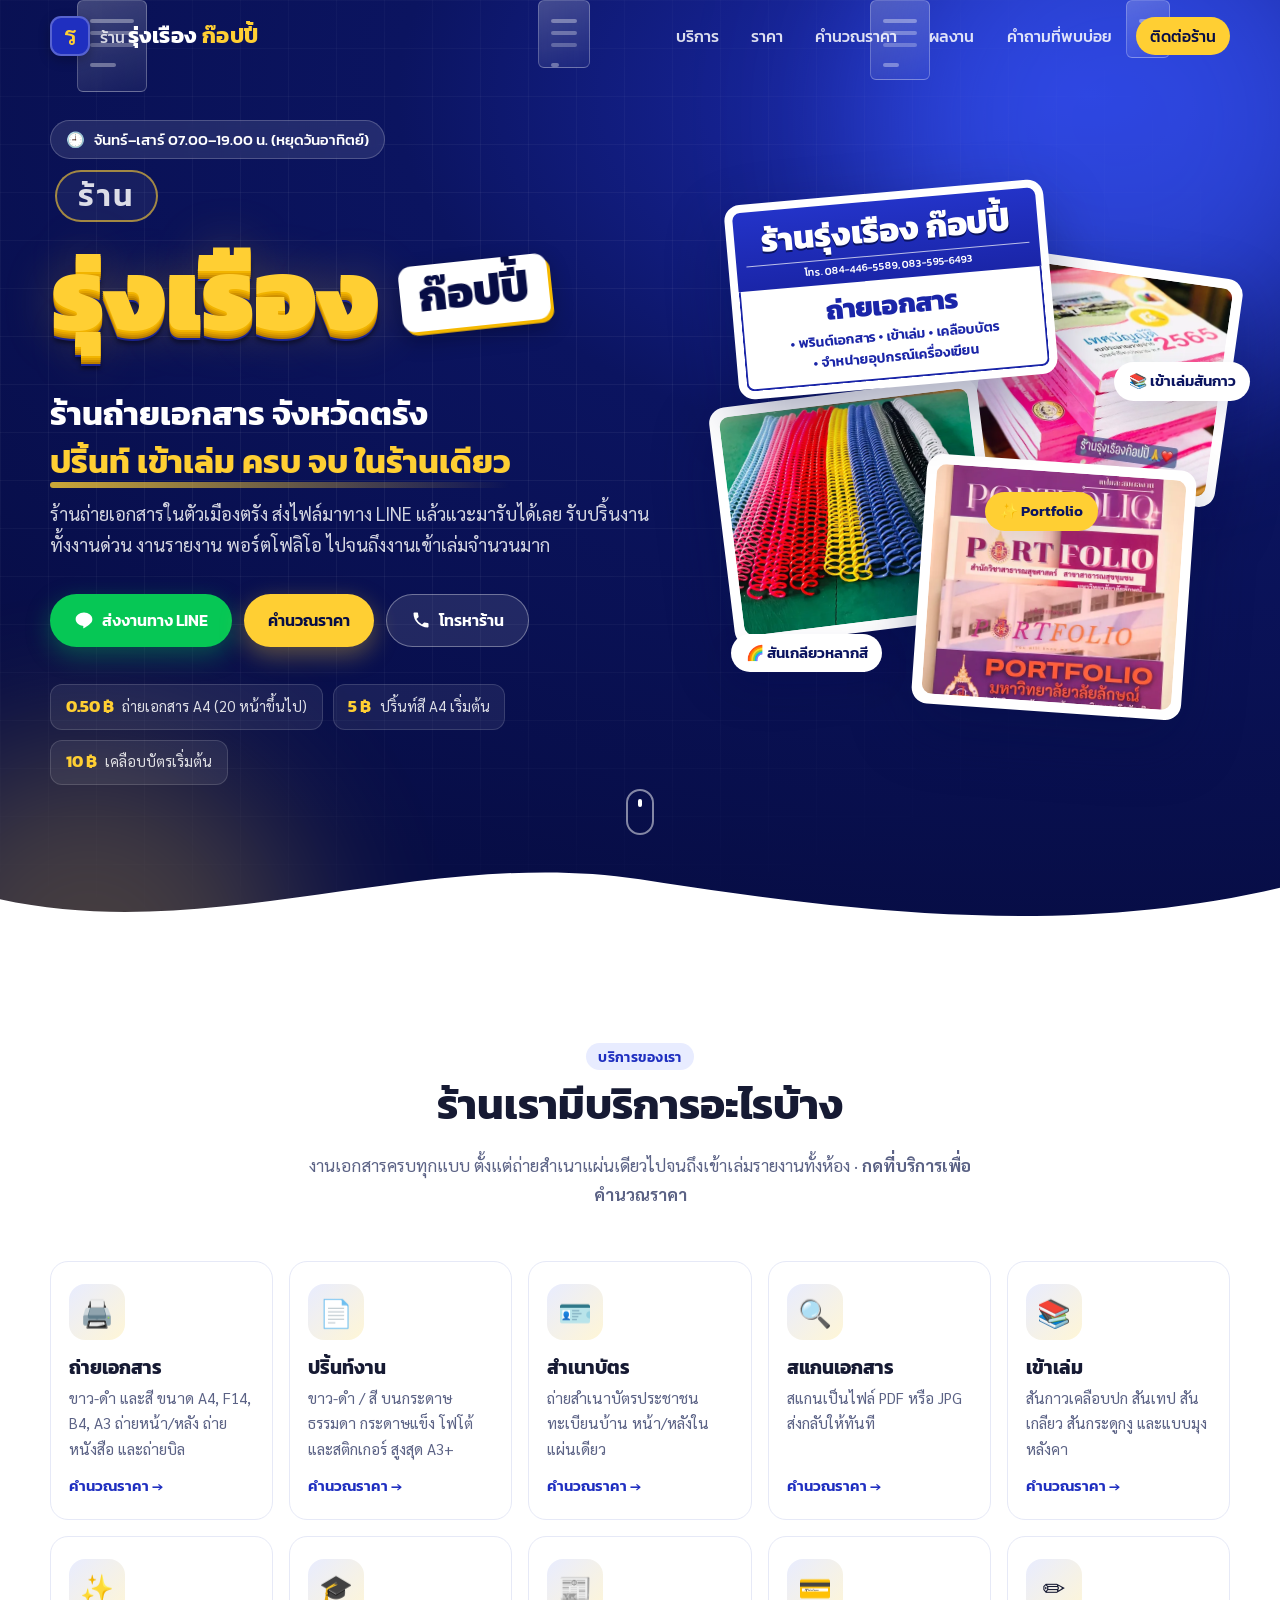
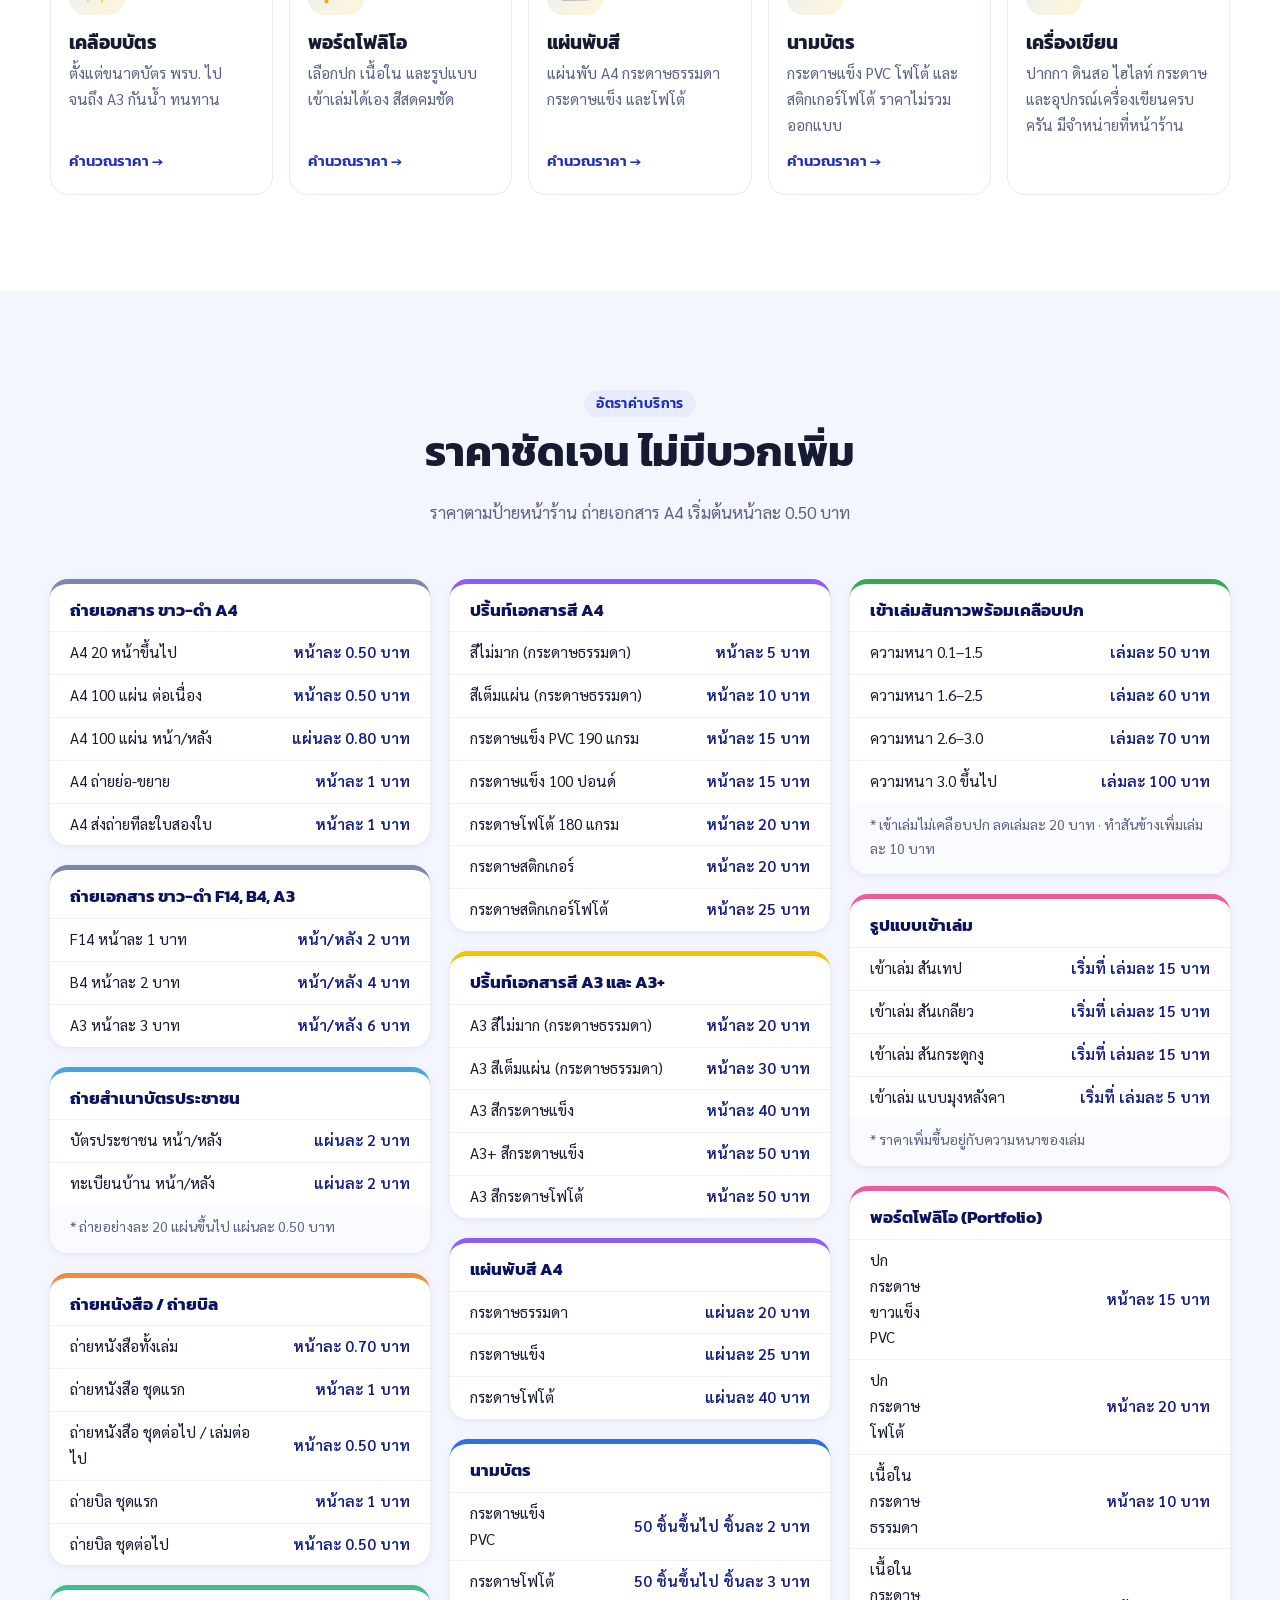
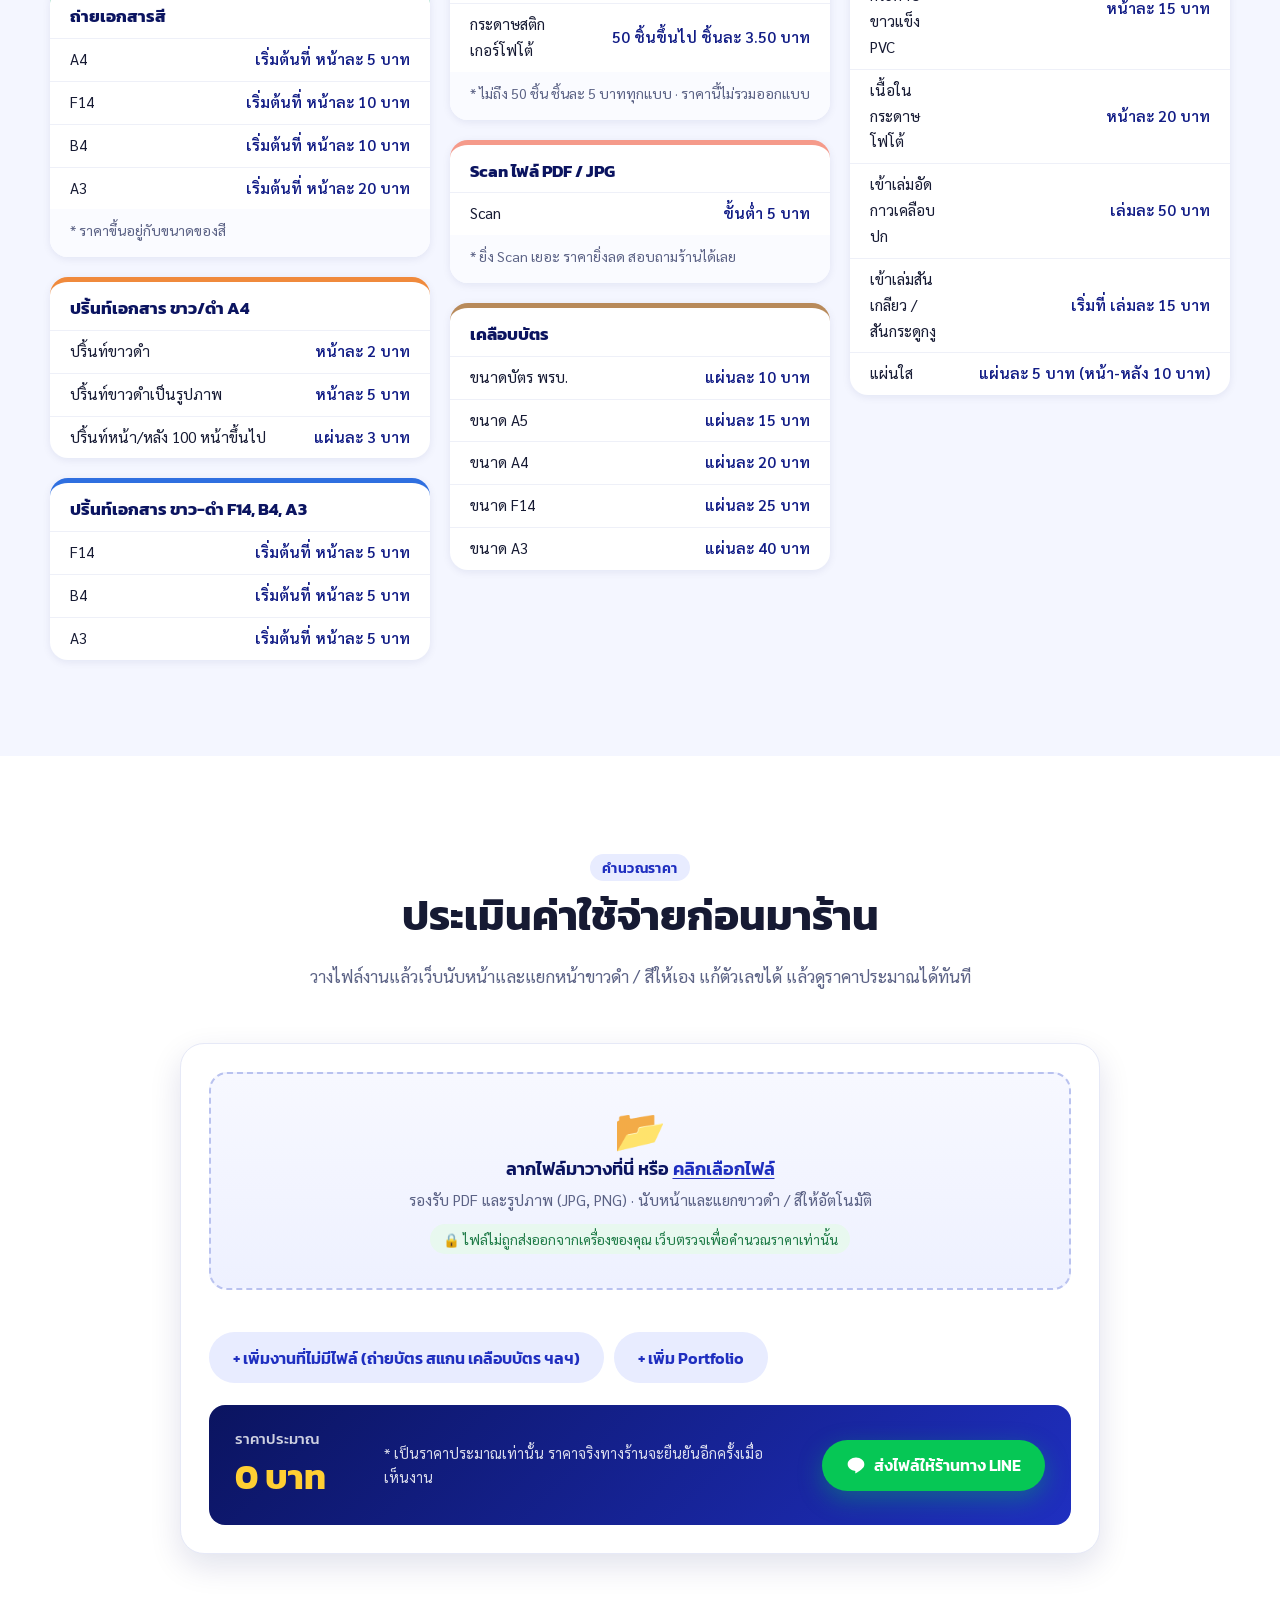
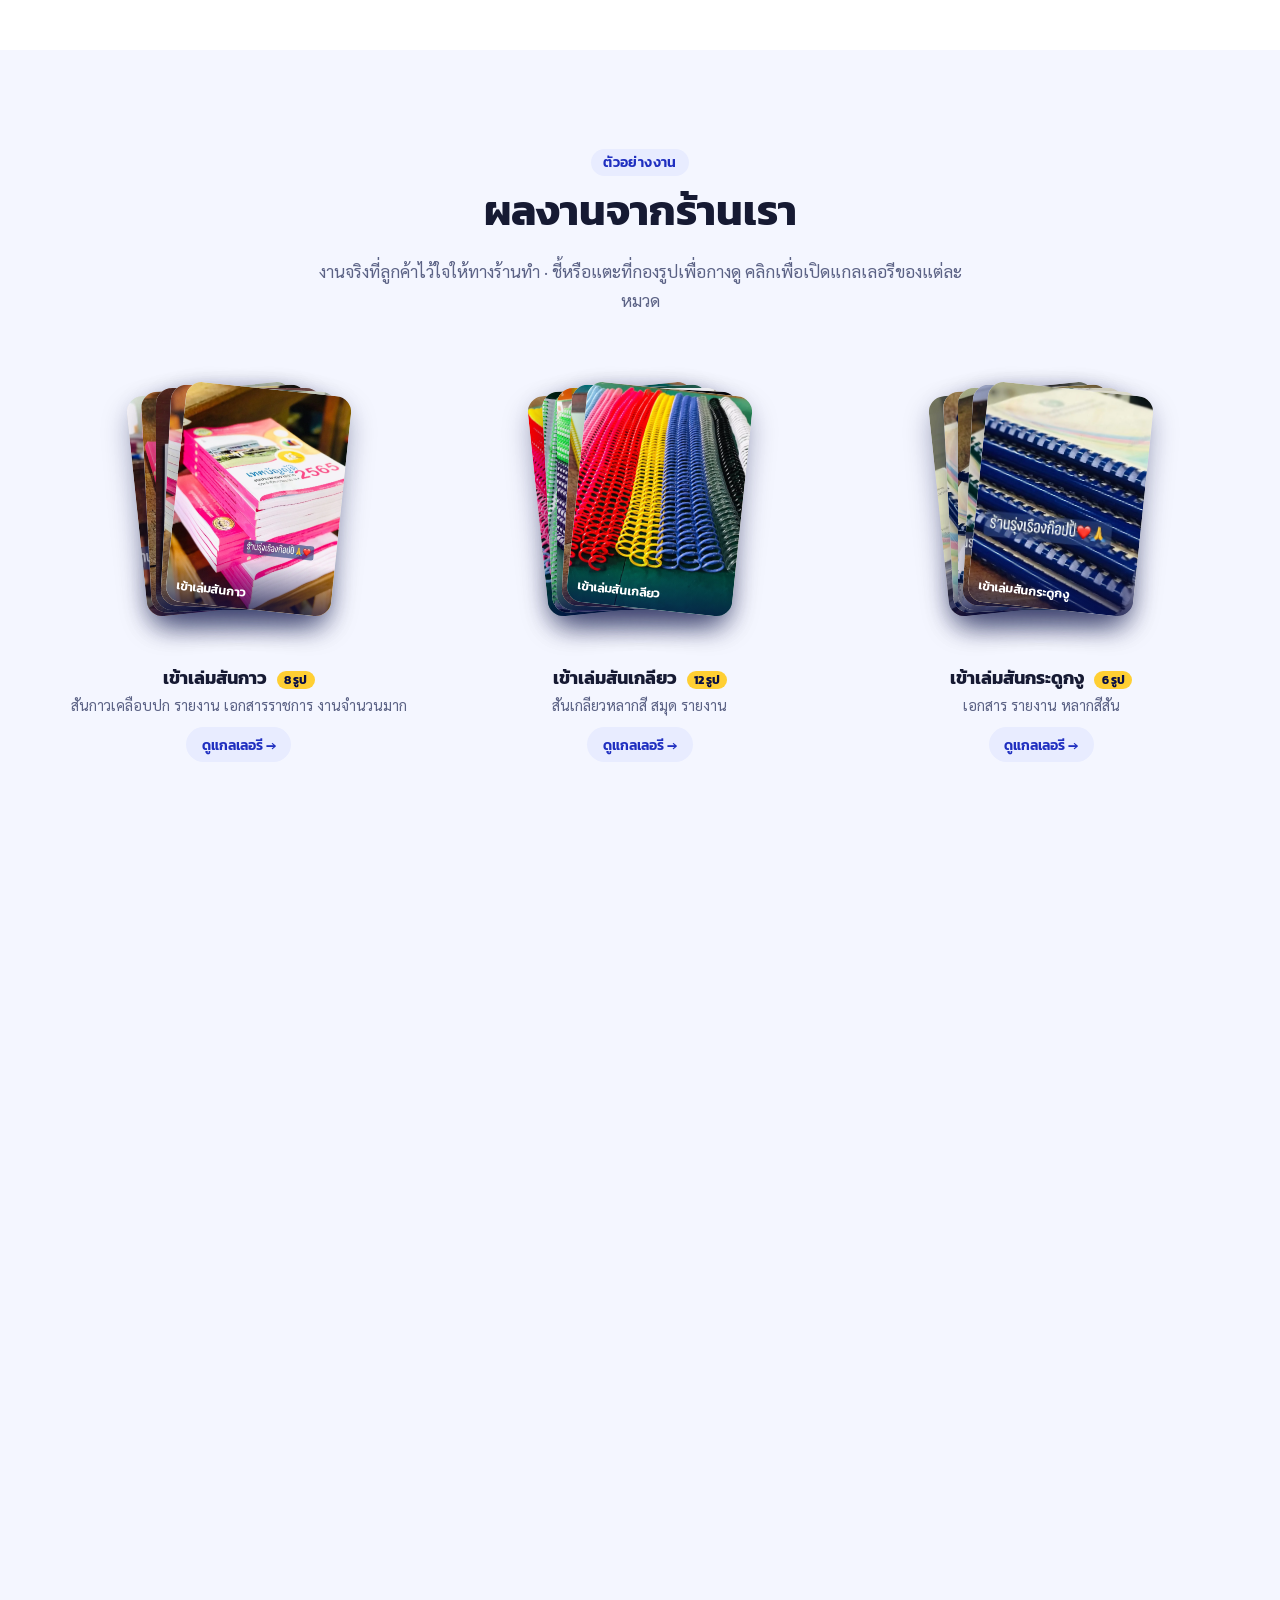
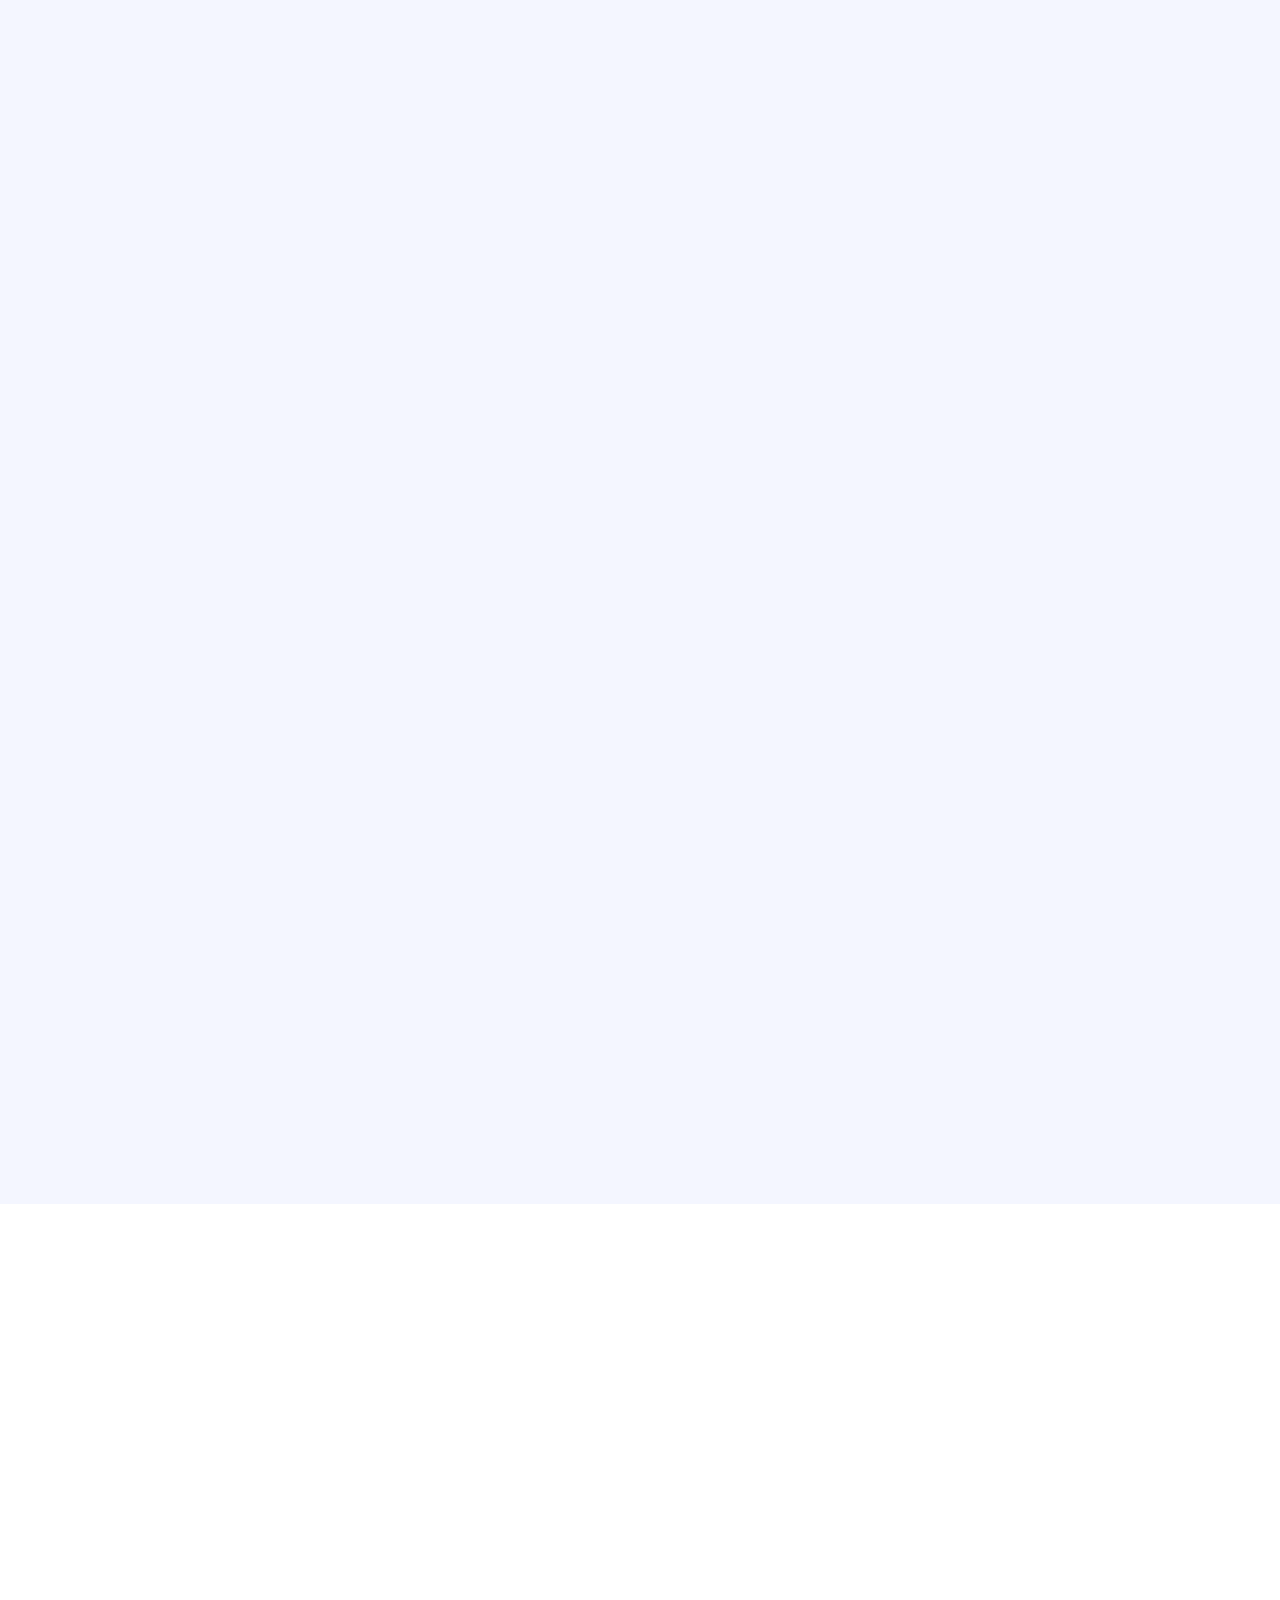
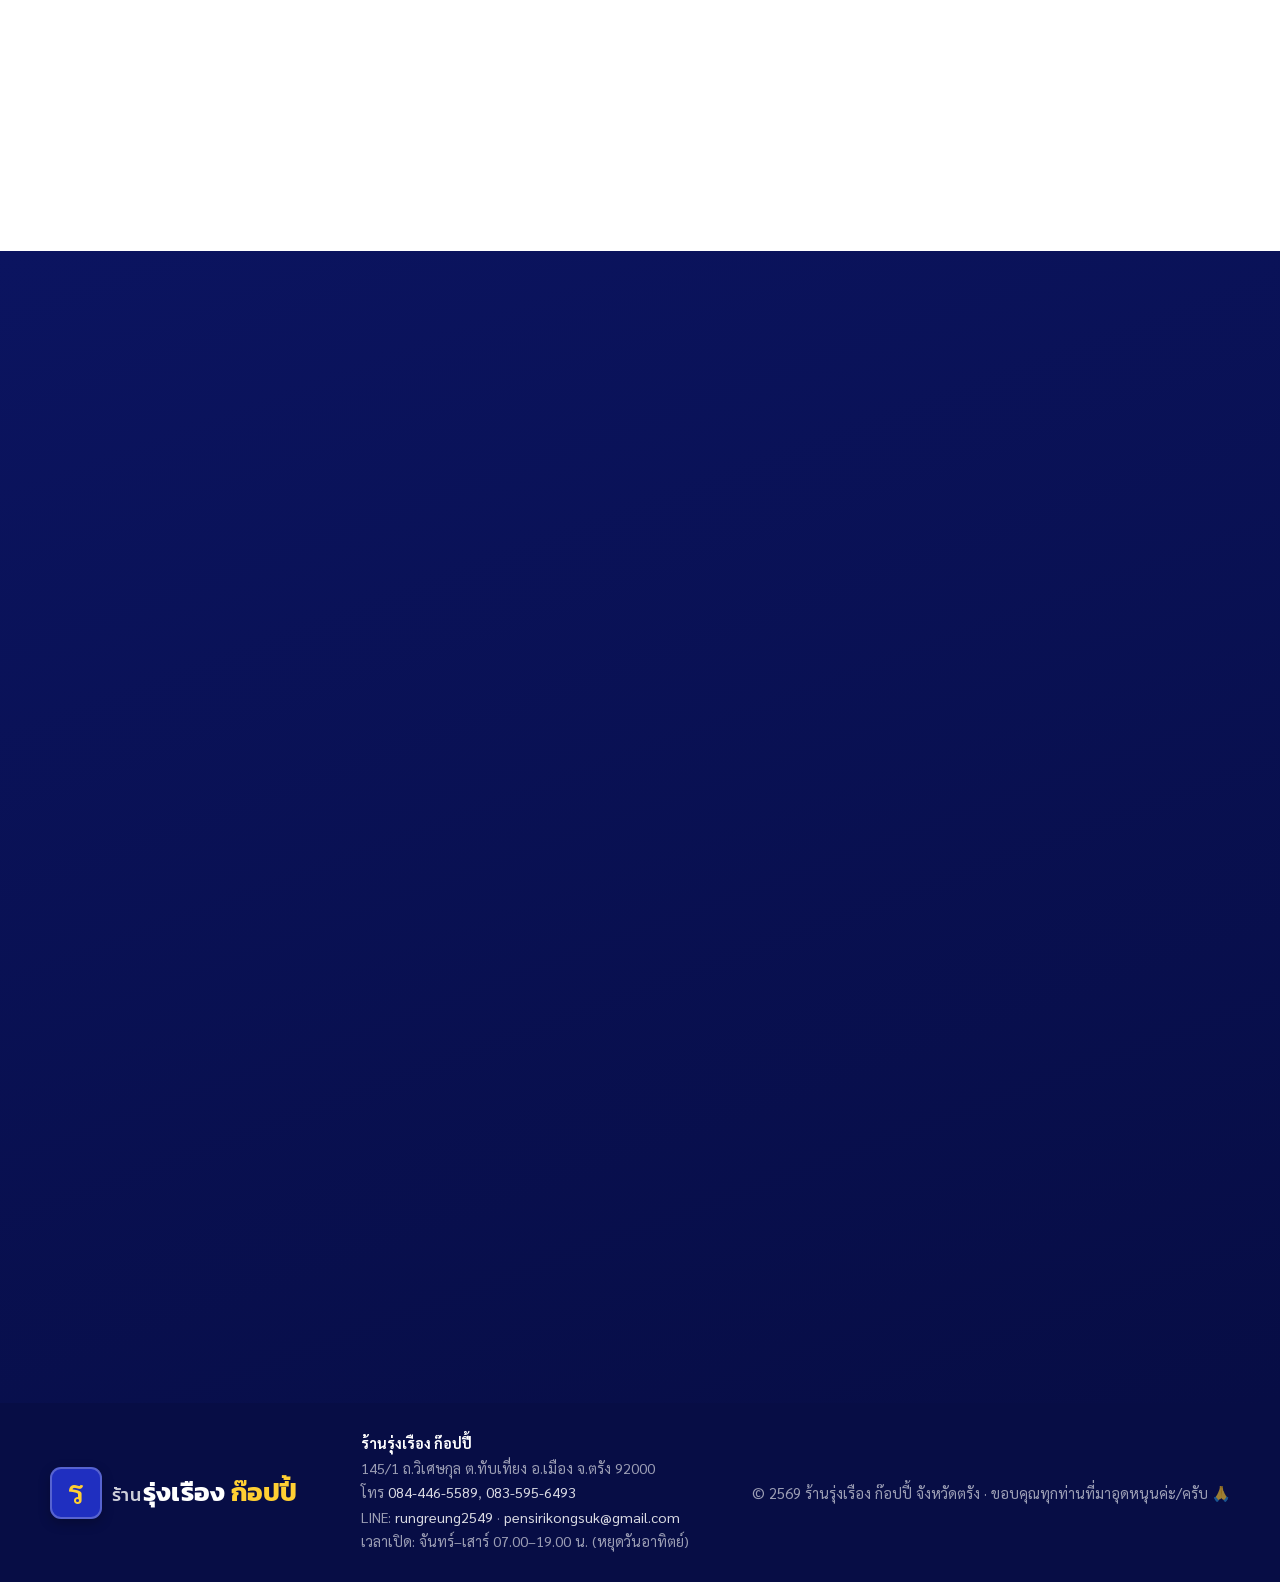
==== index.html @ c35acc82 "Add book and bill copying prices, new site icon from the shop sign Co-Authored-By: Claude Opus 5.5 <" ====
<!DOCTYPE html>
<html lang="th">
<head>
  <meta charset="UTF-8">
  <meta name="viewport" content="width=device-width, initial-scale=1.0">
  <title>ร้านรุ่งเรือง ก๊อปปี้ จังหวัดตรัง | ถ่ายเอกสาร ปริ้นท์ เข้าเล่ม เคลือบบัตร</title>
  <meta name="description" content="ร้านถ่ายเอกสารในตัวเมืองตรัง ถ.วิเศษกุล รับปริ้นงาน สแกน เข้าเล่ม เคลือบบัตร พอร์ตโฟลิโอ นามบัตร เช็คราคาบนเว็บได้เลย ส่งไฟล์ทาง LINE">
  <link rel="canonical" href="https://rungreung-copy.github.io/">
  <meta name="google-site-verification" content="Dv9rKocdpUHoPvghllWKHIz-EpyUT5S8ha_k5EQOH_Y">
  <meta name="robots" content="index, follow, max-image-preview:large">
  <meta property="og:type" content="website">
  <meta property="og:locale" content="th_TH">
  <meta property="og:site_name" content="ร้านรุ่งเรือง ก๊อปปี้">
  <meta property="og:url" content="https://rungreung-copy.github.io/">
  <meta property="og:title" content="ร้านรุ่งเรือง ก๊อปปี้ จังหวัดตรัง | ถ่ายเอกสาร ปริ้นท์ เข้าเล่ม เคลือบบัตร">
  <meta property="og:description" content="ถ่ายเอกสาร ปริ้นท์ เข้าเล่ม เคลือบบัตร ครบ จบ ในร้านเดียว ส่งไฟล์ทาง LINE แล้วมารับได้เลย">
  <meta property="og:image" content="https://rungreung-copy.github.io/images/og.jpg">
  <meta property="og:image:width" content="1200">
  <meta property="og:image:height" content="630">
  <meta property="og:image:alt" content="ป้ายร้านรุ่งเรือง ก๊อปปี้ ถ่ายเอกสาร ปริ้นท์ เข้าเล่ม เคลือบบัตร จังหวัดตรัง">
  <meta name="twitter:card" content="summary_large_image">
  <meta name="twitter:title" content="ร้านรุ่งเรือง ก๊อปปี้ จังหวัดตรัง">
  <meta name="twitter:description" content="ถ่ายเอกสาร ปริ้นท์ เข้าเล่ม เคลือบบัตร ครบ จบ ในร้านเดียว">
  <meta name="twitter:image" content="https://rungreung-copy.github.io/images/og.jpg">
  <meta name="theme-color" content="#0b1460">
  <link rel="icon" type="image/png" sizes="64x64" href="images/favicon.png?v=2">
  <link rel="apple-touch-icon" href="images/apple-touch-icon.png?v=2">
  <!-- prerender:jsonld -->
  <script type="application/ld+json">
{
  "@context": "https://schema.org",
  "@type": "LocalBusiness",
  "@id": "https://rungreung-copy.github.io/#business",
  "name": "ร้านรุ่งเรือง ก๊อปปี้",
  "alternateName": "Rungreung Copy",
  "description": "ร้านถ่ายเอกสาร ปริ้นท์ขาวดำ-สี สแกน เข้าเล่ม เคลือบบัตร พอร์ตโฟลิโอ แผ่นพับ นามบัตร และอุปกรณ์เครื่องเขียน จังหวัดตรัง",
  "url": "https://rungreung-copy.github.io/",
  "image": [
    "https://rungreung-copy.github.io/images/og.jpg",
    "https://rungreung-copy.github.io/images/brand/logo.png"
  ],
  "logo": "https://rungreung-copy.github.io/images/brand/logo.png",
  "telephone": "+66844465589",
  "email": "pensirikongsuk@gmail.com",
  "contactPoint": [
    {
      "@type": "ContactPoint",
      "telephone": "+66844465589",
      "contactType": "customer service",
      "availableLanguage": "th"
    },
    {
      "@type": "ContactPoint",
      "telephone": "+66835956493",
      "contactType": "customer service",
      "availableLanguage": "th"
    }
  ],
  "priceRange": "฿",
  "currenciesAccepted": "THB",
  "areaServed": {
    "@type": "AdministrativeArea",
    "name": "จังหวัดตรัง"
  },
  "address": {
    "@type": "PostalAddress",
    "streetAddress": "145/1 ถ.วิเศษกุล",
    "addressLocality": "ต.ทับเที่ยง อ.เมือง",
    "addressRegion": "ตรัง",
    "postalCode": "92000",
    "addressCountry": "TH"
  },
  "hasMap": "https://www.google.com/maps/search/?api=1&query=145%2F1%20%E0%B8%96.%E0%B8%A7%E0%B8%B4%E0%B9%80%E0%B8%A8%E0%B8%A9%E0%B8%81%E0%B8%B8%E0%B8%A5%20%E0%B8%95.%E0%B8%97%E0%B8%B1%E0%B8%9A%E0%B9%80%E0%B8%97%E0%B8%B5%E0%B9%88%E0%B8%A2%E0%B8%87%20%E0%B8%AD.%E0%B9%80%E0%B8%A1%E0%B8%B7%E0%B8%AD%E0%B8%87%20%E0%B8%88.%E0%B8%95%E0%B8%A3%E0%B8%B1%E0%B8%87%2092000",
  "sameAs": [
    "https://lin.ee/R92xUrz",
    "https://www.facebook.com/profile.php?id=100063462609911"
  ],
  "hasOfferCatalog": {
    "@type": "OfferCatalog",
    "name": "บริการของร้าน",
    "itemListElement": [
      {
        "@type": "Offer",
        "itemOffered": {
          "@type": "Service",
          "name": "ถ่ายเอกสารขาวดำและสี"
        }
      },
      {
        "@type": "Offer",
        "itemOffered": {
          "@type": "Service",
          "name": "ปริ้นท์งานขาวดำและสี"
        }
      },
      {
        "@type": "Offer",
        "itemOffered": {
          "@type": "Service",
          "name": "ถ่ายสำเนาบัตรประชาชน"
        }
      },
      {
        "@type": "Offer",
        "itemOffered": {
          "@type": "Service",
          "name": "สแกนเอกสาร PDF/JPG"
        }
      },
      {
        "@type": "Offer",
        "itemOffered": {
          "@type": "Service",
          "name": "เข้าเล่มรายงาน"
        }
      },
      {
        "@type": "Offer",
        "itemOffered": {
          "@type": "Service",
          "name": "เคลือบบัตร"
        }
      },
      {
        "@type": "Offer",
        "itemOffered": {
          "@type": "Service",
          "name": "ทำพอร์ตโฟลิโอ"
        }
      },
      {
        "@type": "Offer",
        "itemOffered": {
          "@type": "Service",
          "name": "แผ่นพับสี"
        }
      },
      {
        "@type": "Offer",
        "itemOffered": {
          "@type": "Service",
          "name": "นามบัตร"
        }
      },
      {
        "@type": "Offer",
        "itemOffered": {
          "@type": "Service",
          "name": "จำหน่ายอุปกรณ์เครื่องเขียน"
        }
      }
    ]
  },
  "openingHoursSpecification": [
    {
      "@type": "OpeningHoursSpecification",
      "dayOfWeek": [
        "Monday",
        "Tuesday",
        "Wednesday",
        "Thursday",
        "Friday",
        "Saturday"
      ],
      "opens": "07:00",
      "closes": "19:00"
    }
  ]
}
  </script>
  <!-- /prerender:jsonld -->
  <link rel="preconnect" href="https://fonts.googleapis.com">
  <link rel="preconnect" href="https://fonts.gstatic.com" crossorigin>
  <link href="https://fonts.googleapis.com/css2?family=Kanit:wght@400;500;600;700;800;900&family=Sarabun:wght@400;500;600&display=swap" rel="stylesheet" media="print" onload="this.media='all'">
  <noscript><link href="https://fonts.googleapis.com/css2?family=Kanit:wght@400;500;600;700;800;900&family=Sarabun:wght@400;500;600&display=swap" rel="stylesheet"></noscript>
  <link rel="stylesheet" href="css/styles.css">
</head>
<body>

  <!-- ================= NAV ================= -->
  <header class="nav" id="nav">
    <div class="container nav__inner">
      <a href="#top" class="nav__brand" aria-label="หน้าแรก">
        <span class="brandmark" aria-label="ร้านรุ่งเรือง ก๊อปปี้">
          <span class="brandmark__icon" aria-hidden="true">ร</span>
          <span class="brandmark__text" aria-hidden="true"><small>ร้าน</small>รุ่งเรือง <em>ก๊อปปี้</em></span>
        </span>
      </a>
      <button class="nav__toggle" id="navToggle" aria-label="เปิดเมนู" aria-expanded="false">
        <span></span><span></span><span></span>
      </button>
      <nav class="nav__links" id="navLinks">
        <a href="#services">บริการ</a>
        <a href="#prices">ราคา</a>
        <a href="#calculator">คำนวณราคา</a>
        <a href="#works">ผลงาน</a>
        <a href="#faq">คำถามที่พบบ่อย</a>
        <a href="#contact" class="nav__cta">ติดต่อร้าน</a>
      </nav>
    </div>
  </header>

  <!-- ================= HERO / LANDING ================= -->
  <section class="hero" id="top">
    <div class="hero__bg" aria-hidden="true">
      <div class="hero__glow hero__glow--1"></div>
      <div class="hero__glow hero__glow--2"></div>
      <div class="hero__grid"></div>
      <div class="paper paper--1"></div>
      <div class="paper paper--2"></div>
      <div class="paper paper--3"></div>
      <div class="paper paper--4"></div>
    </div>

    <div class="container hero__inner">
      <div class="hero__content">
        <span class="hero__badge">🕘 <span data-shop="hoursText">จันทร์–เสาร์ 07.00–19.00 น. (หยุดวันอาทิตย์)</span></span>
        <h1 class="hero__title">
          <span class="wordmark">
            <span class="wordmark__pre">ร้าน</span>
            <span class="wordmark__main" data-text="รุ่งเรือง">รุ่งเรือง</span>
            <span class="wordmark__tag">ก๊อปปี้</span>
          </span>
          <span class="hero__tagline">
            <span class="nw">ร้านถ่ายเอกสาร</span> <span class="nw">จังหวัดตรัง</span>
            <span class="hl"><span class="nw">ปริ้นท์ เข้าเล่ม</span> <span class="nw">ครบ จบ ในร้านเดียว</span></span>
          </span>
        </h1>
        <p class="hero__lead">
          ร้านถ่ายเอกสารในตัวเมืองตรัง ส่งไฟล์มาทาง LINE แล้วแวะมารับได้เลย รับปริ้นงาน
          ทั้งงานด่วน งานรายงาน พอร์ตโฟลิโอ ไปจนถึงงานเข้าเล่มจำนวนมาก
        </p>
        <div class="hero__actions">
          <a class="btn btn--line" data-line-link href="https://lin.ee/R92xUrz" target="_blank" rel="noopener">
            <svg viewBox="0 0 24 24" aria-hidden="true"><path fill="currentColor" d="M12 3C6.5 3 2 6.6 2 11c0 3.9 3.5 7.2 8.3 7.9.3.1.8.2.9.5.1.3.1.7 0 1l-.1.9c0 .3-.2 1 .9.5 1.1-.5 6-3.5 8.2-6.1C21.6 14.1 22 12.6 22 11c0-4.4-4.5-8-10-8Z"/></svg>
            ส่งงานทาง LINE
          </a>
          <a class="btn btn--accent" href="#calculator">คำนวณราคา</a>
          <a class="btn btn--ghost" data-phone-link href="tel:0844465589">
            <svg viewBox="0 0 24 24" aria-hidden="true"><path fill="currentColor" d="M6.6 10.8a15.1 15.1 0 0 0 6.6 6.6l2.2-2.2c.3-.3.7-.4 1-.2 1.1.4 2.3.6 3.6.6.6 0 1 .4 1 1V20c0 .6-.4 1-1 1A17 17 0 0 1 3 4c0-.6.4-1 1-1h3.5c.6 0 1 .4 1 1 0 1.3.2 2.5.6 3.6.1.3 0 .7-.2 1l-2.3 2.2Z"/></svg>
            โทรหาร้าน
          </a>
        </div>
        <ul class="hero__chips">
          <li><b>0.50 ฿</b> ถ่ายเอกสาร A4 (20 หน้าขึ้นไป)</li>
          <li><b>5 ฿</b> ปริ้นท์สี A4 เริ่มต้น</li>
          <li><b>10 ฿</b> เคลือบบัตรเริ่มต้น</li>
        </ul>
      </div>

      <div class="hero__visual" aria-hidden="true">
        <div class="stack">
          <figure class="stack__sign sign">
            <div class="sign__top">
              <span class="sign__name">ร้านรุ่งเรือง ก๊อปปี้</span>
              <span class="sign__tel">โทร. 084-446-5589, 083-595-6493</span>
            </div>
            <div class="sign__body">
              <strong>ถ่ายเอกสาร</strong>
              <span>• พรินต์เอกสาร • เข้าเล่ม • เคลือบบัตร</span>
              <span>• จำหน่ายอุปกรณ์เครื่องเขียน</span>
            </div>
          </figure>
          <figure class="stack__card stack__card--back"><img src="images/crops/hero-1.webp" width="540" height="720" alt=""></figure>
          <figure class="stack__card stack__card--mid"><img src="images/crops/hero-2.webp" width="720" height="540" alt=""></figure>
          <figure class="stack__card stack__card--front"><img src="images/crops/hero-3.webp" width="540" height="720" alt=""></figure>
          <div class="float-tag float-tag--a">📚 เข้าเล่มสันกาว</div>
          <div class="float-tag float-tag--b">✨ Portfolio</div>
          <div class="float-tag float-tag--c">🌈 สันเกลียวหลากสี</div>
        </div>
      </div>
    </div>

    <a href="#services" class="hero__scroll" aria-label="เลื่อนลง"><span></span></a>
    <svg class="hero__wave" viewBox="0 0 1440 120" preserveAspectRatio="none" aria-hidden="true">
      <path d="M0,64 C240,120 480,0 720,40 C960,80 1200,110 1440,50 L1440,120 L0,120 Z"/>
    </svg>
  </section>

  <main>
    <!-- ================= SERVICES ================= -->
    <section class="section" id="services">
      <div class="container">
        <div class="section__head reveal">
          <span class="eyebrow">บริการของเรา</span>
          <h2>ร้านเรามีบริการอะไรบ้าง</h2>
          <p>งานเอกสารครบทุกแบบ ตั้งแต่ถ่ายสำเนาแผ่นเดียวไปจนถึงเข้าเล่มรายงานทั้งห้อง · <b>กดที่บริการเพื่อคำนวณราคา</b></p>
        </div>
        <div class="services">
          <button class="service reveal" type="button" data-service="copy"><span class="service__icon" aria-hidden="true">🖨️</span><h3>ถ่ายเอกสาร</h3><p>ขาว-ดำ และสี ขนาด A4, F14, B4, A3 ถ่ายหน้า/หลัง ถ่ายหนังสือ และถ่ายบิล</p><span class="service__cta">คำนวณราคา →</span></button>
          <button class="service reveal" type="button" data-service="print"><span class="service__icon" aria-hidden="true">📄</span><h3>ปริ้นท์งาน</h3><p>ขาว-ดำ / สี บนกระดาษธรรมดา กระดาษแข็ง โฟโต้ และสติกเกอร์ สูงสุด A3+</p><span class="service__cta">คำนวณราคา →</span></button>
          <button class="service reveal" type="button" data-service="id-copy"><span class="service__icon" aria-hidden="true">🪪</span><h3>สำเนาบัตร</h3><p>ถ่ายสำเนาบัตรประชาชน ทะเบียนบ้าน หน้า/หลังในแผ่นเดียว</p><span class="service__cta">คำนวณราคา →</span></button>
          <button class="service reveal" type="button" data-service="scan"><span class="service__icon" aria-hidden="true">🔍</span><h3>สแกนเอกสาร</h3><p>สแกนเป็นไฟล์ PDF หรือ JPG ส่งกลับให้ทันที</p><span class="service__cta">คำนวณราคา →</span></button>
          <button class="service reveal" type="button" data-service="binding"><span class="service__icon" aria-hidden="true">📚</span><h3>เข้าเล่ม</h3><p>สันกาวเคลือบปก สันเทป สันเกลียว สันกระดูกงู และแบบมุงหลังคา</p><span class="service__cta">คำนวณราคา →</span></button>
          <button class="service reveal" type="button" data-service="laminate"><span class="service__icon" aria-hidden="true">✨</span><h3>เคลือบบัตร</h3><p>ตั้งแต่ขนาดบัตร พรบ. ไปจนถึง A3 กันน้ำ ทนทาน</p><span class="service__cta">คำนวณราคา →</span></button>
          <button class="service reveal" type="button" data-service="portfolio"><span class="service__icon" aria-hidden="true">🎓</span><h3>พอร์ตโฟลิโอ</h3><p>เลือกปก เนื้อใน และรูปแบบเข้าเล่มได้เอง สีสดคมชัด</p><span class="service__cta">คำนวณราคา →</span></button>
          <button class="service reveal" type="button" data-service="leaflet"><span class="service__icon" aria-hidden="true">📰</span><h3>แผ่นพับสี</h3><p>แผ่นพับ A4 กระดาษธรรมดา กระดาษแข็ง และโฟโต้</p><span class="service__cta">คำนวณราคา →</span></button>
          <button class="service reveal" type="button" data-service="namecard"><span class="service__icon" aria-hidden="true">💳</span><h3>นามบัตร</h3><p>กระดาษแข็ง PVC โฟโต้ และสติกเกอร์โฟโต้ ราคาไม่รวมออกแบบ</p><span class="service__cta">คำนวณราคา →</span></button>
          <article class="service service--static reveal"><div class="service__icon" aria-hidden="true">✏️</div><h3>เครื่องเขียน</h3><p>ปากกา ดินสอ ไฮไลท์ กระดาษ และอุปกรณ์เครื่องเขียนครบครัน มีจำหน่ายที่หน้าร้าน</p></article>
        </div>

        <!-- บริการที่ไม่มี: เติมข้อมูลใน js/data.js → UNAVAILABLE_SERVICES -->
        <div class="unavailable reveal" id="unavailable" hidden>
          <h3>🚫 บริการที่ร้านไม่มี</h3>
          <p>เพื่อไม่ให้เสียเที่ยว รายการเหล่านี้ทางร้านยังไม่รับทำนะครับ</p>
          <ul id="unavailableList"></ul>
        </div>
      </div>
    </section>

    <!-- ================= PRICES ================= -->
    <section class="section section--tint" id="prices">
      <div class="container">
        <div class="section__head reveal">
          <span class="eyebrow">อัตราค่าบริการ</span>
          <h2>ราคาชัดเจน ไม่มีบวกเพิ่ม</h2>
          <p>ราคาตามป้ายหน้าร้าน ถ่ายเอกสาร A4 เริ่มต้นหน้าละ 0.50 บาท</p>
        </div>
        <div class="prices" id="priceBoard"><!-- prerender:prices -->
          <article class="pcard tone-slate reveal">
            <h3>ถ่ายเอกสาร ขาว-ดำ A4</h3>
            <table><tbody><tr><td>A4 20 หน้าขึ้นไป</td><td>หน้าละ 0.50 บาท</td></tr><tr><td>A4 100 แผ่น ต่อเนื่อง</td><td>หน้าละ 0.50 บาท</td></tr><tr><td>A4 100 แผ่น หน้า/หลัง</td><td>แผ่นละ 0.80 บาท</td></tr><tr><td>A4 ถ่ายย่อ-ขยาย</td><td>หน้าละ 1 บาท</td></tr><tr><td>A4 ส่งถ่ายทีละใบสองใบ</td><td>หน้าละ 1 บาท</td></tr></tbody></table>
            
          </article>
          <article class="pcard tone-slate reveal">
            <h3>ถ่ายเอกสาร ขาว-ดำ F14, B4, A3</h3>
            <table><tbody><tr><td>F14 หน้าละ 1 บาท</td><td>หน้า/หลัง 2 บาท</td></tr><tr><td>B4 หน้าละ 2 บาท</td><td>หน้า/หลัง 4 บาท</td></tr><tr><td>A3 หน้าละ 3 บาท</td><td>หน้า/หลัง 6 บาท</td></tr></tbody></table>
            
          </article>
          <article class="pcard tone-sky reveal">
            <h3>ถ่ายสำเนาบัตรประชาชน</h3>
            <table><tbody><tr><td>บัตรประชาชน หน้า/หลัง</td><td>แผ่นละ 2 บาท</td></tr><tr><td>ทะเบียนบ้าน หน้า/หลัง</td><td>แผ่นละ 2 บาท</td></tr></tbody></table>
            <p class="pcard__note">* ถ่ายอย่างละ 20 แผ่นขึ้นไป แผ่นละ 0.50 บาท</p>
          </article>
          <article class="pcard tone-orange reveal">
            <h3>ถ่ายหนังสือ / ถ่ายบิล</h3>
            <table><tbody><tr><td>ถ่ายหนังสือทั้งเล่ม</td><td>หน้าละ 0.70 บาท</td></tr><tr><td>ถ่ายหนังสือ ชุดแรก</td><td>หน้าละ 1 บาท</td></tr><tr><td>ถ่ายหนังสือ ชุดต่อไป / เล่มต่อไป</td><td>หน้าละ 0.50 บาท</td></tr><tr><td>ถ่ายบิล ชุดแรก</td><td>หน้าละ 1 บาท</td></tr><tr><td>ถ่ายบิล ชุดต่อไป</td><td>หน้าละ 0.50 บาท</td></tr></tbody></table>
            
          </article>
          <article class="pcard tone-mint reveal">
            <h3>ถ่ายเอกสารสี</h3>
            <table><tbody><tr><td>A4</td><td>เริ่มต้นที่ หน้าละ 5 บาท</td></tr><tr><td>F14</td><td>เริ่มต้นที่ หน้าละ 10 บาท</td></tr><tr><td>B4</td><td>เริ่มต้นที่ หน้าละ 10 บาท</td></tr><tr><td>A3</td><td>เริ่มต้นที่ หน้าละ 20 บาท</td></tr></tbody></table>
            <p class="pcard__note">* ราคาขึ้นอยู่กับขนาดของสี</p>
          </article>
          <article class="pcard tone-orange reveal">
            <h3>ปริ้นท์เอกสาร ขาว/ดำ A4</h3>
            <table><tbody><tr><td>ปริ้นท์ขาวดำ</td><td>หน้าละ 2 บาท</td></tr><tr><td>ปริ้นท์ขาวดำเป็นรูปภาพ</td><td>หน้าละ 5 บาท</td></tr><tr><td>ปริ้นท์หน้า/หลัง 100 หน้าขึ้นไป</td><td>แผ่นละ 3 บาท</td></tr></tbody></table>
            
          </article>
          <article class="pcard tone-blue reveal">
            <h3>ปริ้นท์เอกสาร ขาว-ดำ F14, B4, A3</h3>
            <table><tbody><tr><td>F14</td><td>เริ่มต้นที่ หน้าละ 5 บาท</td></tr><tr><td>B4</td><td>เริ่มต้นที่ หน้าละ 5 บาท</td></tr><tr><td>A3</td><td>เริ่มต้นที่ หน้าละ 5 บาท</td></tr></tbody></table>
            
          </article>
          <article class="pcard tone-violet reveal">
            <h3>ปริ้นท์เอกสารสี A4</h3>
            <table><tbody><tr><td>สีไม่มาก (กระดาษธรรมดา)</td><td>หน้าละ 5 บาท</td></tr><tr><td>สีเต็มแผ่น (กระดาษธรรมดา)</td><td>หน้าละ 10 บาท</td></tr><tr><td>กระดาษแข็ง PVC 190 แกรม</td><td>หน้าละ 15 บาท</td></tr><tr><td>กระดาษแข็ง 100 ปอนด์</td><td>หน้าละ 15 บาท</td></tr><tr><td>กระดาษโฟโต้ 180 แกรม</td><td>หน้าละ 20 บาท</td></tr><tr><td>กระดาษสติกเกอร์</td><td>หน้าละ 20 บาท</td></tr><tr><td>กระดาษสติกเกอร์โฟโต้</td><td>หน้าละ 25 บาท</td></tr></tbody></table>
            
          </article>
          <article class="pcard tone-yellow reveal">
            <h3>ปริ้นท์เอกสารสี A3 และ A3+</h3>
            <table><tbody><tr><td>A3 สีไม่มาก (กระดาษธรรมดา)</td><td>หน้าละ 20 บาท</td></tr><tr><td>A3 สีเต็มแผ่น (กระดาษธรรมดา)</td><td>หน้าละ 30 บาท</td></tr><tr><td>A3 สีกระดาษแข็ง</td><td>หน้าละ 40 บาท</td></tr><tr><td>A3+ สีกระดาษแข็ง</td><td>หน้าละ 50 บาท</td></tr><tr><td>A3 สีกระดาษโฟโต้</td><td>หน้าละ 50 บาท</td></tr></tbody></table>
            
          </article>
          <article class="pcard tone-violet reveal">
            <h3>แผ่นพับสี A4</h3>
            <table><tbody><tr><td>กระดาษธรรมดา</td><td>แผ่นละ 20 บาท</td></tr><tr><td>กระดาษแข็ง</td><td>แผ่นละ 25 บาท</td></tr><tr><td>กระดาษโฟโต้</td><td>แผ่นละ 40 บาท</td></tr></tbody></table>
            
          </article>
          <article class="pcard tone-blue reveal">
            <h3>นามบัตร</h3>
            <table><tbody><tr><td>กระดาษแข็ง PVC</td><td>50 ชิ้นขึ้นไป ชิ้นละ 2 บาท</td></tr><tr><td>กระดาษโฟโต้</td><td>50 ชิ้นขึ้นไป ชิ้นละ 3 บาท</td></tr><tr><td>กระดาษสติกเกอร์โฟโต้</td><td>50 ชิ้นขึ้นไป ชิ้นละ 3.50 บาท</td></tr></tbody></table>
            <p class="pcard__note">* ไม่ถึง 50 ชิ้น ชิ้นละ 5 บาททุกแบบ · ราคานี้ไม่รวมออกแบบ</p>
          </article>
          <article class="pcard tone-peach reveal">
            <h3>Scan ไฟล์ PDF / JPG</h3>
            <table><tbody><tr><td>Scan</td><td>ขั้นต่ำ 5 บาท</td></tr></tbody></table>
            <p class="pcard__note">* ยิ่ง Scan เยอะ ราคายิ่งลด สอบถามร้านได้เลย</p>
          </article>
          <article class="pcard tone-sand reveal">
            <h3>เคลือบบัตร</h3>
            <table><tbody><tr><td>ขนาดบัตร พรบ.</td><td>แผ่นละ 10 บาท</td></tr><tr><td>ขนาด A5</td><td>แผ่นละ 15 บาท</td></tr><tr><td>ขนาด A4</td><td>แผ่นละ 20 บาท</td></tr><tr><td>ขนาด F14</td><td>แผ่นละ 25 บาท</td></tr><tr><td>ขนาด A3</td><td>แผ่นละ 40 บาท</td></tr></tbody></table>
            
          </article>
          <article class="pcard tone-green reveal">
            <h3>เข้าเล่มสันกาวพร้อมเคลือบปก</h3>
            <table><tbody><tr><td>ความหนา 0.1–1.5</td><td>เล่มละ 50 บาท</td></tr><tr><td>ความหนา 1.6–2.5</td><td>เล่มละ 60 บาท</td></tr><tr><td>ความหนา 2.6–3.0</td><td>เล่มละ 70 บาท</td></tr><tr><td>ความหนา 3.0 ขึ้นไป</td><td>เล่มละ 100 บาท</td></tr></tbody></table>
            <p class="pcard__note">* เข้าเล่มไม่เคลือบปก ลดเล่มละ 20 บาท · ทำสันข้างเพิ่มเล่มละ 10 บาท</p>
          </article>
          <article class="pcard tone-pink reveal">
            <h3>รูปแบบเข้าเล่ม</h3>
            <table><tbody><tr><td>เข้าเล่ม สันเทป</td><td>เริ่มที่ เล่มละ 15 บาท</td></tr><tr><td>เข้าเล่ม สันเกลียว</td><td>เริ่มที่ เล่มละ 15 บาท</td></tr><tr><td>เข้าเล่ม สันกระดูกงู</td><td>เริ่มที่ เล่มละ 15 บาท</td></tr><tr><td>เข้าเล่ม แบบมุงหลังคา</td><td>เริ่มที่ เล่มละ 5 บาท</td></tr></tbody></table>
            <p class="pcard__note">* ราคาเพิ่มขึ้นอยู่กับความหนาของเล่ม</p>
          </article>
          <article class="pcard tone-pink reveal">
            <h3>พอร์ตโฟลิโอ (Portfolio)</h3>
            <table><tbody><tr><td>ปก กระดาษขาวแข็ง PVC</td><td>หน้าละ 15 บาท</td></tr><tr><td>ปก กระดาษโฟโต้</td><td>หน้าละ 20 บาท</td></tr><tr><td>เนื้อใน กระดาษธรรมดา</td><td>หน้าละ 10 บาท</td></tr><tr><td>เนื้อใน กระดาษขาวแข็ง PVC</td><td>หน้าละ 15 บาท</td></tr><tr><td>เนื้อใน กระดาษโฟโต้</td><td>หน้าละ 20 บาท</td></tr><tr><td>เข้าเล่มอัดกาวเคลือบปก</td><td>เล่มละ 50 บาท</td></tr><tr><td>เข้าเล่มสันเกลียว / สันกระดูกงู</td><td>เริ่มที่ เล่มละ 15 บาท</td></tr><tr><td>แผ่นใส</td><td>แผ่นละ 5 บาท (หน้า-หลัง 10 บาท)</td></tr></tbody></table>
            
          </article>
        <!-- /prerender:prices --></div>
      </div>
    </section>

    <!-- ================= CALCULATOR ================= -->
    <section class="section" id="calculator">
      <div class="container">
        <div class="section__head reveal">
          <span class="eyebrow">คำนวณราคา</span>
          <h2>ประเมินค่าใช้จ่ายก่อนมาร้าน</h2>
          <p>วางไฟล์งานแล้วเว็บนับหน้าและแยกหน้าขาวดำ / สีให้เอง แก้ตัวเลขได้ แล้วดูราคาประมาณได้ทันที</p>
        </div>
        <div class="calc reveal">
          <label class="drop" id="dropZone" for="fileInput">
            <input type="file" id="fileInput" multiple accept=".pdf,application/pdf,image/*" class="sr-only">
            <span class="drop__icon" aria-hidden="true">📂</span>
            <strong class="drop__title">ลากไฟล์มาวางที่นี่ หรือ <u>คลิกเลือกไฟล์</u></strong>
            <span class="drop__sub">รองรับ PDF และรูปภาพ (JPG, PNG) · นับหน้าและแยกขาวดำ / สีให้อัตโนมัติ</span>
            <span class="drop__privacy">🔒 ไฟล์ไม่ถูกส่งออกจากเครื่องของคุณ เว็บตรวจเพื่อคำนวณราคาเท่านั้น</span>
          </label>
          <div class="calc__msg" id="calcMsg" role="status" aria-live="polite"></div>

          <div class="jobs" id="jobs"></div>

          <div class="calc__manual">
            <div class="calc__rows" id="calcRows"></div>
            <div class="calc__adds">
              <button class="btn btn--soft" id="calcAdd" type="button">+ เพิ่มงานที่ไม่มีไฟล์ (ถ่ายบัตร สแกน เคลือบบัตร ฯลฯ)</button>
              <button class="btn btn--soft" id="calcAddPf" type="button">+ เพิ่ม Portfolio</button>
            </div>
          </div>

          <div class="calc__total">
            <div>
              <span class="calc__label">ราคาประมาณ</span>
              <strong class="calc__sum" id="calcSum">0 บาท</strong>
            </div>
            <p class="calc__note" id="calcNote">
              * เป็นราคาประมาณเท่านั้น ราคาจริงทางร้านจะยืนยันอีกครั้งเมื่อเห็นงาน
            </p>
            <a class="btn btn--line calc__send" data-line-link href="https://lin.ee/R92xUrz" target="_blank" rel="noopener">
              <svg viewBox="0 0 24 24" aria-hidden="true"><path fill="currentColor" d="M12 3C6.5 3 2 6.6 2 11c0 3.9 3.5 7.2 8.3 7.9.3.1.8.2.9.5.1.3.1.7 0 1l-.1.9c0 .3-.2 1 .9.5 1.1-.5 6-3.5 8.2-6.1C21.6 14.1 22 12.6 22 11c0-4.4-4.5-8-10-8Z"/></svg>
              ส่งไฟล์ให้ร้านทาง LINE
            </a>
          </div>
        </div>
      </div>
    </section>

    <!-- ================= WORKS ================= -->
    <section class="section section--tint" id="works">
      <div class="container">
        <div class="section__head reveal">
          <span class="eyebrow">ตัวอย่างงาน</span>
          <h2>ผลงานจากร้านเรา</h2>
          <p>งานจริงที่ลูกค้าไว้ใจให้ทางร้านทำ · ชี้หรือแตะที่กองรูปเพื่อกางดู คลิกเพื่อเปิดแกลเลอรีของแต่ละหมวด</p>
        </div>
        <div class="decks" id="decks"></div>

        <div class="portfolio-info reveal">
          <div class="portfolio-info__text">
            <span class="eyebrow">ทำ Portfolio กับเรา</span>
            <h3>เตรียมไฟล์ Portfolio ยังไงให้สวย</h3>
            <ol>
              <li>บันทึกเป็นไฟล์ <b>PDF</b> ป้องกันฟอนต์เลื่อนหรือตกหล่น</li>
              <li>ไม่ทำงานชิดขอบทั้ง 4 ด้าน เพื่อความสวยงามตอนเข้าเล่ม</li>
              <li>ตรวจเช็คไฟล์ให้เรียบร้อยก่อนส่ง เพราะแก้เล่มใช้เวลานานกว่าเข้าเล่มใหม่</li>
              <li>ส่งไฟล์ล่วงหน้า <b>อย่างน้อย 2 ชั่วโมง</b> ก่อนมารับ</li>
            </ol>
            <p class="muted">กระดาษโฟโต้: มันเงา สีสดสวย · กระดาษขาวแข็ง PVC: ไม่มันวาว สีออกละมุน</p>
          </div>
          <a class="portfolio-info__img" href="images/samples/port.jpg" target="_blank" rel="noopener">
            <img src="images/crops/port-720.webp" width="720" height="1018" alt="รายละเอียดการทำ Portfolio: ราคากระดาษปก PVC และโฟโต้ เนื้อใน และค่าเข้าเล่มสันกาว 50 บาท" loading="lazy">
          </a>
        </div>
      </div>
    </section>

    <!-- ================= FAQ ================= -->
    <section class="section" id="faq">
      <div class="container container--narrow">
        <div class="section__head reveal">
          <span class="eyebrow">FAQ</span>
          <h2>คำถามที่พบบ่อย</h2>
        </div>
        <div class="faq">
          <details class="faq__item reveal">
            <summary>ส่งไฟล์มาปริ้นท์ยังไง รับไฟล์อะไรบ้าง?</summary>
            <p>ส่งไฟล์ได้ทาง LINE ID <b data-shop="lineId">rungreung2549</b> หรืออีเมล <b data-shop="email0">pensirikongsuk@gmail.com</b>
               แนะนำให้บันทึกเป็นไฟล์ <b>PDF</b> เพื่อป้องกันฟอนต์และรูปเลื่อน ถ้าเป็นไฟล์แบบอื่นทักมาถามทางร้านก่อนได้เลย</p>
          </details>
          <details class="faq__item reveal">
            <summary>ใช้เวลานานแค่ไหน รอรับได้ไหม?</summary>
            <!-- TODO: ใส่ระยะเวลาทำงานจริงของแต่ละประเภทงาน -->
            <p>ขึ้นอยู่กับประเภทและจำนวนงาน ถ้าเป็นงานพอร์ตโฟลิโอหรืองานเข้าเล่ม แนะนำให้ส่งไฟล์ล่วงหน้าอย่างน้อย 2 ชั่วโมงก่อนมารับ
               งานอื่นๆ สอบถามเวลาทาง LINE หรือโทรหาร้านได้เลย</p>
          </details>
          <details class="faq__item reveal">
            <summary>ชำระเงินทางไหนได้บ้าง?</summary>
            <!-- TODO: ใส่ช่องทางชำระเงินจริง เช่น เงินสด / PromptPay / โอนบัญชี -->
            <p>สอบถามช่องทางชำระเงินได้ที่หน้าร้าน หรือทาง LINE <b data-shop="lineId">rungreung2549</b></p>
          </details>
          <details class="faq__item reveal">
            <summary>สั่งงานล่วงหน้า หรือทำงานด่วนได้ไหม?</summary>
            <p>สั่งล่วงหน้าได้ ส่งไฟล์มาทาง LINE หรืออีเมล แล้วแจ้งวันเวลาที่จะมารับ ถ้าเป็นงานด่วนโทรหาร้านได้ที่ <b data-shop="phone0">084-446-5589</b></p>
          </details>
        </div>
      </div>
    </section>

    <!-- ================= CONTACT ================= -->
    <section class="section section--dark" id="contact">
      <div class="container">
        <div class="section__head section__head--light reveal">
          <span class="eyebrow">ติดต่อร้าน</span>
          <h2>ส่งงาน หรือแวะมาหาเราได้เลย</h2>
          <p data-shop="hoursLine">ร้านรุ่งเรือง ก๊อปปี้ เป็นร้านถ่ายเอกสารในตัวเมืองตรัง ตั้งอยู่ที่ 145/1 ถ.วิเศษกุล ต.ทับเที่ยง อ.เมือง จ.ตรัง 92000 เปิดจันทร์–เสาร์ 07.00–19.00 น. (หยุดวันอาทิตย์) รับถ่ายเอกสาร ปริ้นงาน สแกน เข้าเล่ม เคลือบบัตร ทำพอร์ตโฟลิโอ แผ่นพับ และนามบัตร</p>
        </div>
        <div class="contact">
          <div class="contact__cards">
            <a class="ccard reveal" id="addressCard" target="_blank" rel="noopener" href="https://www.google.com/maps/search/?api=1&amp;query=145%2F1%20%E0%B8%96.%E0%B8%A7%E0%B8%B4%E0%B9%80%E0%B8%A8%E0%B8%A9%E0%B8%81%E0%B8%B8%E0%B8%A5%20%E0%B8%95.%E0%B8%97%E0%B8%B1%E0%B8%9A%E0%B9%80%E0%B8%97%E0%B8%B5%E0%B9%88%E0%B8%A2%E0%B8%87%20%E0%B8%AD.%E0%B9%80%E0%B8%A1%E0%B8%B7%E0%B8%AD%E0%B8%87%20%E0%B8%88.%E0%B8%95%E0%B8%A3%E0%B8%B1%E0%B8%87%2092000">
              <div class="ccard__icon">📍</div>
              <div><span>ที่อยู่ร้าน</span><strong data-shop="addressLine">145/1 ถ.วิเศษกุล ต.ทับเที่ยง อ.เมือง จ.ตรัง 92000</strong></div>
            </a>
            <div class="ccard reveal">
              <div class="ccard__icon">🕘</div>
              <div><span>เวลาเปิดร้าน</span><strong data-shop="hoursText">จันทร์–เสาร์ 07.00–19.00 น. (หยุดวันอาทิตย์)</strong><small class="ccard__note" data-shop="hoursNote">วันหยุดพิเศษ แจ้งทางเพจ Facebook ของร้าน</small></div>
            </div>
            <a class="ccard ccard--line reveal" data-line-link href="https://lin.ee/R92xUrz" target="_blank" rel="noopener">
              <img class="ccard__qr" src="images/crops/line-qr.webp" width="240" height="238" alt="QR Code LINE ของร้าน" loading="lazy">
              <div><span>แชท LINE ของร้าน (ส่งไฟล์งาน)</span><strong data-shop="lineId">rungreung2549</strong></div>
            </a>
            <div class="ccard reveal" id="phoneCard">
              <div class="ccard__icon">📞</div>
              <div><span>โทรศัพท์</span><strong id="phoneLinks"><a href="tel:0844465589">084-446-5589</a>, <a href="tel:0835956493">083-595-6493</a></strong></div>
            </div>
            <div class="ccard reveal">
              <div class="ccard__icon">✉️</div>
              <div><span>อีเมล</span><strong id="emailLinks"><a href="mailto:pensirikongsuk@gmail.com">pensirikongsuk@gmail.com</a></strong></div>
            </div>
            <a class="ccard reveal" id="fbLink" href="https://www.facebook.com/profile.php?id=100063462609911" target="_blank" rel="noopener">
              <div class="ccard__icon">👍</div>
              <div><span>Facebook / Messenger</span><strong data-shop="facebookName">ร้านรุ่งเรือง ก๊อปปี้จังหวัดตรัง</strong></div>
            </a>
          </div>
          <div class="contact__side">
            <figure class="contact__photo reveal">
              <img src="images/brand/storefront.webp" width="960" height="866" loading="lazy" alt="หน้าร้านรุ่งเรือง ก๊อปปี้ ตึกป้ายสีเหลืองคำว่าถ่ายเอกสาร ถนนวิเศษกุล จังหวัดตรัง">
              <figcaption>หน้าร้าน · สังเกตป้ายสีเหลือง “ถ่ายเอกสาร”</figcaption>
            </figure>
            <div class="contact__map reveal">
            <iframe id="mapFrame" title="แผนที่ร้านรุ่งเรือง ก๊อปปี้" loading="lazy" referrerpolicy="no-referrer-when-downgrade" src="https://maps.google.com/maps?q=145%2F1%20%E0%B8%96.%E0%B8%A7%E0%B8%B4%E0%B9%80%E0%B8%A8%E0%B8%A9%E0%B8%81%E0%B8%B8%E0%B8%A5%20%E0%B8%95.%E0%B8%97%E0%B8%B1%E0%B8%9A%E0%B9%80%E0%B8%97%E0%B8%B5%E0%B9%88%E0%B8%A2%E0%B8%87%20%E0%B8%AD.%E0%B9%80%E0%B8%A1%E0%B8%B7%E0%B8%AD%E0%B8%87%20%E0%B8%88.%E0%B8%95%E0%B8%A3%E0%B8%B1%E0%B8%87%2092000&amp;z=16&amp;output=embed"></iframe>
            <a class="btn btn--accent contact__dir" id="mapLink" target="_blank" rel="noopener" href="https://www.google.com/maps/search/?api=1&amp;query=145%2F1%20%E0%B8%96.%E0%B8%A7%E0%B8%B4%E0%B9%80%E0%B8%A8%E0%B8%A9%E0%B8%81%E0%B8%B8%E0%B8%A5%20%E0%B8%95.%E0%B8%97%E0%B8%B1%E0%B8%9A%E0%B9%80%E0%B8%97%E0%B8%B5%E0%B9%88%E0%B8%A2%E0%B8%87%20%E0%B8%AD.%E0%B9%80%E0%B8%A1%E0%B8%B7%E0%B8%AD%E0%B8%87%20%E0%B8%88.%E0%B8%95%E0%B8%A3%E0%B8%B1%E0%B8%87%2092000">🧭 นำทางไปร้าน</a>
            </div>
          </div>
        </div>
      </div>
    </section>
  </main>

  <footer class="footer">
    <div class="container footer__inner">
      <span class="brandmark brandmark--footer" aria-hidden="true">
        <span class="brandmark__icon">ร</span>
        <span class="brandmark__text"><small>ร้าน</small>รุ่งเรือง <em>ก๊อปปี้</em></span>
      </span>
      <address class="footer__nap"><!-- prerender:nap --><strong>ร้านรุ่งเรือง ก๊อปปี้</strong><br>145/1 ถ.วิเศษกุล ต.ทับเที่ยง อ.เมือง จ.ตรัง 92000<br>โทร <a href="tel:0844465589">084-446-5589</a>, <a href="tel:0835956493">083-595-6493</a><br>LINE: <a href="https://lin.ee/R92xUrz" target="_blank" rel="noopener">rungreung2549</a> · <a href="mailto:pensirikongsuk@gmail.com">pensirikongsuk@gmail.com</a><br>เวลาเปิด: จันทร์–เสาร์ 07.00–19.00 น. (หยุดวันอาทิตย์)<!-- /prerender:nap --></address>
      <p>© <span id="year">2569</span> ร้านรุ่งเรือง ก๊อปปี้ จังหวัดตรัง · ขอบคุณทุกท่านที่มาอุดหนุนค่ะ/ครับ 🙏</p>
    </div>
  </footer>

  <a class="fab-line" data-line-link href="https://lin.ee/R92xUrz" aria-label="ส่งงานทาง LINE" target="_blank" rel="noopener">
    <svg viewBox="0 0 24 24" aria-hidden="true"><path fill="currentColor" d="M12 3C6.5 3 2 6.6 2 11c0 3.9 3.5 7.2 8.3 7.9.3.1.8.2.9.5.1.3.1.7 0 1l-.1.9c0 .3-.2 1 .9.5 1.1-.5 6-3.5 8.2-6.1C21.6 14.1 22 12.6 22 11c0-4.4-4.5-8-10-8Z"/></svg>
  </a>

  <!-- หน้าต่างคำนวณราคาของแต่ละบริการ -->
  <div class="svc" id="svcModal" hidden role="dialog" aria-modal="true" aria-labelledby="svcTitle">
    <div class="svc__panel">
      <header class="svc__head">
        <h3 id="svcTitle"></h3>
        <button class="svc__close" type="button" aria-label="ปิด">✕</button>
      </header>
      <div class="svc__body"></div>
      <div class="svc__total">
        <span>ราคาประมาณ</span>
        <strong class="svc__sum">0 บาท</strong>
      </div>
      <p class="svc__note"></p>
      <div class="svc__actions">
        <a class="btn btn--line" data-line-link href="https://lin.ee/R92xUrz" target="_blank" rel="noopener">ส่งงานทาง LINE</a>
        <button class="btn btn--soft svc__add" type="button">เพิ่มในเครื่องคำนวณ →</button>
      </div>
    </div>
  </div>

  <!-- แกลเลอรีผลงาน (รวมทุกรูปของหมวด) -->
  <div class="gallery" id="gallery" hidden role="dialog" aria-modal="true" aria-labelledby="galleryTitle">
    <div class="gallery__panel">
      <header class="gallery__head">
        <div>
          <h3 id="galleryTitle"></h3>
          <p class="gallery__desc"></p>
        </div>
        <button class="gallery__close" type="button" aria-label="ปิดแกลเลอรี">✕</button>
      </header>
      <div class="gallery__grid"></div>
    </div>
  </div>

  <!-- Lightbox ดูรูปผลงาน -->
  <div class="lightbox" id="lightbox" hidden role="dialog" aria-modal="true" aria-label="ดูรูปผลงาน">
    <button class="lightbox__close" type="button" aria-label="ปิด">✕</button>
    <button class="lightbox__nav lightbox__nav--prev" type="button" aria-label="รูปก่อนหน้า">‹</button>
    <figure class="lightbox__figure">
      <img class="lightbox__img" alt="">
      <figcaption class="lightbox__cap"></figcaption>
    </figure>
    <button class="lightbox__nav lightbox__nav--next" type="button" aria-label="รูปถัดไป">›</button>
  </div>

  <script src="js/data.js"></script>
  <script src="js/works-manifest.js"></script>
  <script src="js/main.js"></script>
</body>
</html>
---- css/styles.css ----
/* =========================================================
   รุ่งเรือง ก๊อปปี้ — styles
   สีหลักดึงจากโลโก้ร้าน (น้ำเงินเข้ม) + เหลืองจากป้ายราคา
   ========================================================= */
:root {
  --navy-900: #070d45;
  --navy-800: #0b1460;
  --navy-700: #121d86;
  --blue: #1f2fc0;
  --blue-soft: #e8ecff;
  --yellow: #ffcf33;
  --yellow-deep: #f5b800;
  --line: #06c755;
  --ink: #161a33;
  --muted: #5b6285;
  --bg: #ffffff;
  --tint: #f4f6ff;
  --radius: 18px;
  --shadow-sm: 0 2px 8px rgba(11, 20, 96, .08);
  --shadow: 0 12px 32px rgba(11, 20, 96, .12);
  --shadow-lg: 0 24px 60px rgba(7, 13, 69, .35);
  --font-head: "Kanit", system-ui, sans-serif;
  --font-body: "Sarabun", system-ui, sans-serif;
}

*, *::before, *::after { box-sizing: border-box; }
html { scroll-behavior: smooth; scroll-padding-top: 76px; }
body {
  margin: 0;
  font-family: var(--font-body);
  font-size: 17px;
  line-height: 1.7;
  color: var(--ink);
  background: var(--bg);
  -webkit-font-smoothing: antialiased;
}
img { max-width: 100%; height: auto; display: block; }
a { color: var(--blue); }
h1, h2, h3 { font-family: var(--font-head); line-height: 1.25; margin: 0 0 .5em; }
.container { width: min(1180px, 100% - 40px); margin-inline: auto; }
.container--narrow { width: min(820px, 100% - 40px); }
.muted { color: var(--muted); font-size: .95rem; }

/* ---------- Buttons ---------- */
.btn {
  display: inline-flex; align-items: center; justify-content: center; gap: .5em;
  padding: .85em 1.5em;
  border-radius: 999px;
  border: 0;
  font: 600 1rem var(--font-head);
  text-decoration: none;
  cursor: pointer;
  transition: transform .2s ease, box-shadow .2s ease, background .2s ease;
}
.btn svg { width: 1.25em; height: 1.25em; }
.btn:hover { transform: translateY(-2px); }
.btn--line { background: var(--line); color: #fff; box-shadow: 0 8px 24px rgba(6, 199, 85, .35); }
.btn--accent { background: var(--yellow); color: var(--navy-900); box-shadow: 0 8px 24px rgba(255, 207, 51, .35); }
.btn--accent:hover { background: var(--yellow-deep); }
.btn--ghost { background: rgba(255, 255, 255, .1); color: #fff; border: 1.5px solid rgba(255, 255, 255, .35); backdrop-filter: blur(6px); }
.btn--ghost:hover { background: rgba(255, 255, 255, .2); }
.btn--soft { background: var(--blue-soft); color: var(--blue); }

/* ---------- Nav ---------- */
.nav {
  position: fixed; inset: 0 0 auto; z-index: 50;
  transition: background .3s ease, box-shadow .3s ease, padding .3s ease;
  padding: 16px 0;
}
.nav.is-solid { background: rgba(7, 13, 69, .92); backdrop-filter: blur(10px); box-shadow: 0 4px 20px rgba(0, 0, 0, .2); padding: 8px 0; }
.nav__inner { display: flex; align-items: center; justify-content: space-between; gap: 20px; }
.nav__brand { display: flex; align-items: center; text-decoration: none; }

/* ---------- Brand mark (ตัวอักษรชื่อร้าน — แทนรูปโลโก้) ---------- */
.brandmark { display: inline-flex; align-items: center; gap: 10px; color: #fff; }
.brandmark__icon {
  width: 40px; height: 40px; flex: none; display: grid; place-items: center;
  border-radius: 11px; background: var(--blue); color: var(--yellow);
  font: 600 1.6rem/1 var(--font-body); padding-bottom: 3px; /* Sarabun มีหัว ร จะไม่ดูเหมือนตัว S */
  box-shadow: inset 0 0 0 2px rgba(255, 255, 255, .25), 0 4px 12px rgba(0, 0, 0, .25);
}
.brandmark__text { font: 700 1.35rem/1.45 var(--font-head); letter-spacing: .01em; white-space: nowrap; }
.brandmark__text small { font-size: .72em; font-weight: 500; opacity: .8; margin-right: 2px; }
.brandmark__text em { font-style: normal; color: var(--yellow); }
.brandmark--footer .brandmark__icon { width: 52px; height: 52px; font-size: 2rem; }
.brandmark--footer .brandmark__text { font-size: 1.6rem; }
.nav__links { display: flex; align-items: center; gap: 4px; }
.nav__links a {
  color: rgba(255, 255, 255, .85); text-decoration: none;
  font: 500 .98rem var(--font-head);
  padding: .5em .9em; border-radius: 999px;
  transition: background .2s, color .2s;
}
.nav__links a:hover { color: #fff; background: rgba(255, 255, 255, .1); }
.nav__links .nav__cta { background: var(--yellow); color: var(--navy-900); margin-left: 6px; }
.nav__links .nav__cta:hover { background: var(--yellow-deep); color: var(--navy-900); }
.nav__toggle { display: none; background: none; border: 0; padding: 8px; cursor: pointer; }
.nav__toggle span { display: block; width: 24px; height: 2.5px; margin: 5px 0; background: #fff; border-radius: 2px; transition: transform .3s, opacity .3s; }
.nav__toggle[aria-expanded="true"] span:nth-child(1) { transform: translateY(7.5px) rotate(45deg); }
.nav__toggle[aria-expanded="true"] span:nth-child(2) { opacity: 0; }
.nav__toggle[aria-expanded="true"] span:nth-child(3) { transform: translateY(-7.5px) rotate(-45deg); }

/* =========================================================
   HERO / LANDING
   ========================================================= */
.hero {
  position: relative;
  min-height: 100vh;
  min-height: 100svh;
  display: flex; align-items: center;
  padding: 120px 0 160px;
  color: #fff;
  background: radial-gradient(120% 90% at 85% 10%, var(--blue) 0%, var(--navy-800) 45%, var(--navy-900) 100%);
  overflow: hidden;
  isolation: isolate;
}
.hero__bg { position: absolute; inset: 0; z-index: -1; pointer-events: none; }
.hero__grid {
  position: absolute; inset: 0;
  background-image:
    linear-gradient(rgba(255, 255, 255, .05) 1px, transparent 1px),
    linear-gradient(90deg, rgba(255, 255, 255, .05) 1px, transparent 1px);
  background-size: 48px 48px;
  mask-image: radial-gradient(ellipse at 30% 40%, #000 20%, transparent 75%);
}
.hero__glow { position: absolute; border-radius: 50%; filter: blur(80px); opacity: .55; }
.hero__glow--1 { width: 520px; height: 520px; background: #3b5bff; top: -140px; right: -100px; animation: drift 14s ease-in-out infinite alternate; }
.hero__glow--2 { width: 420px; height: 420px; background: #ffcf33; bottom: -220px; left: -120px; opacity: .25; animation: drift 18s ease-in-out infinite alternate-reverse; }

/* กระดาษลอย */
.paper {
  position: absolute;
  width: 70px; height: 92px;
  background: linear-gradient(160deg, rgba(255, 255, 255, .22), rgba(255, 255, 255, .05));
  border: 1px solid rgba(255, 255, 255, .25);
  border-radius: 6px;
  backdrop-filter: blur(2px);
  animation: float-paper 22s linear infinite;
}
.paper::before, .paper::after {
  content: ""; position: absolute; left: 12px; right: 12px; height: 4px; border-radius: 2px;
  background: rgba(255, 255, 255, .35);
}
.paper::before { top: 18px; box-shadow: 0 12px 0 rgba(255, 255, 255, .3), 0 24px 0 rgba(255, 255, 255, .25); }
.paper::after { top: 62px; right: 30px; }
.paper--1 { left: 6%; animation-duration: 24s; animation-delay: -4s; }
.paper--2 { left: 42%; width: 52px; height: 68px; animation-duration: 28s; animation-delay: -14s; }
.paper--3 { left: 68%; width: 60px; height: 80px; animation-duration: 20s; animation-delay: -9s; }
.paper--4 { left: 88%; width: 44px; height: 58px; animation-duration: 26s; animation-delay: -19s; }

.hero__inner { display: grid; grid-template-columns: minmax(0, 1.1fr) minmax(0, .9fr); align-items: center; gap: 48px; }
.hero__badge {
  display: inline-flex; align-items: center; gap: .6em;
  padding: .45em 1em;
  border-radius: 999px;
  background: rgba(255, 255, 255, .1);
  border: 1px solid rgba(255, 255, 255, .2);
  font: 500 .95rem var(--font-head);
  backdrop-filter: blur(6px);
  animation: rise .8s ease both;
}
.hero__badge .dot { width: 8px; height: 8px; border-radius: 50%; background: var(--line); box-shadow: 0 0 0 4px rgba(6, 199, 85, .25); animation: pulse 2s infinite; }
.hero__title {
  font-weight: 700;
  margin: .45em 0 .5em;
  animation: rise .8s .1s ease both;
}
.hero__title .nw { white-space: nowrap; }

/* ---------- Wordmark: "ร้านรุ่งเรือง ก๊อปปี้" ตัวอักษรใหญ่แบบ 3 มิติ ---------- */
.wordmark {
  display: inline-grid; grid-template-columns: auto auto; align-items: end;
  column-gap: .18em; line-height: 1.5; margin-bottom: .1em;
  font-size: clamp(3.1rem, 8.4vw, 6.4rem);
}
.wordmark__pre {
  grid-column: 1 / -1; justify-self: start;
  font: 600 .3em/1.4 var(--font-head); letter-spacing: .08em;
  color: rgba(255, 255, 255, .85);
  padding: .05em .7em .12em; margin-bottom: -.25em; margin-left: .15em;
  border: 2px solid rgba(255, 207, 51, .6); border-radius: 999px;
  background: rgba(255, 255, 255, .06);
}
.wordmark__main {
  position: relative; font-weight: 900; color: var(--yellow);
  padding: .02em .02em .08em;
  text-shadow:
    0 .02em 0 #f2b400, 0 .04em 0 #e3a300, 0 .06em 0 #cf9100, 0 .08em 0 #b97e00,
    0 .1em 0 #1a2390, 0 .13em .04em rgba(0, 0, 0, .45), 0 0 .5em rgba(255, 207, 51, .25);
  animation: wordmark-pop .9s .15s cubic-bezier(.3, 1.5, .5, 1) both;
}
.wordmark__main::after { /* แสงวิ่งผ่านตัวอักษร */
  content: attr(data-text); position: absolute; inset: 0; padding: inherit;
  color: transparent; text-shadow: none; pointer-events: none;
  background: linear-gradient(105deg, transparent 40%, rgba(255, 255, 255, .85) 50%, transparent 60%) no-repeat;
  background-size: 250% 100%; background-position: 150% 0;
  -webkit-background-clip: text; background-clip: text;
  animation: shine 4.5s 1.2s ease-in-out infinite;
}
.wordmark__tag {
  align-self: center; margin-bottom: .15em;
  font: 800 .42em/1.4 var(--font-head); color: var(--navy-900);
  background: #fff; padding: .02em .45em .12em; border-radius: .3em;
  transform: rotate(-6deg);
  box-shadow: .07em .09em 0 var(--yellow-deep), 0 .2em .5em rgba(0, 0, 0, .3);
  animation: tag-drop .7s .6s cubic-bezier(.3, 1.6, .5, 1) both;
}
.hero__tagline {
  display: block; font: 700 clamp(1.35rem, 2.6vw, 2.1rem)/1.45 var(--font-head); color: #fff;
}
@keyframes wordmark-pop { from { opacity: 0; transform: translateY(.3em) scale(.92); } to { opacity: 1; transform: none; } }
@keyframes tag-drop { from { opacity: 0; transform: translateY(-.8em) rotate(-20deg); } to { opacity: 1; transform: rotate(-6deg); } }
@keyframes shine { 0%, 55% { background-position: 150% 0; } 100% { background-position: -50% 0; } }
.hero__title .hl {
  color: var(--yellow);
  position: relative;
  display: inline-block;
}
.hero__title .hl::after {
  content: ""; position: absolute; left: 0; right: 0; bottom: -.08em; height: 6px;
  background: linear-gradient(90deg, var(--yellow), rgba(255, 207, 51, 0)); opacity: .8; border-radius: 4px;
  transform-origin: left; animation: underline 1s .7s ease both;
}
.hero__lead { font-size: 1.15rem; color: rgba(255, 255, 255, .82); max-width: 34em; margin: 0 0 1.8em; animation: rise .8s .2s ease both; }
.hero__actions { display: flex; flex-wrap: wrap; gap: 12px; animation: rise .8s .3s ease both; }
.hero__chips {
  list-style: none; padding: 0; margin: 2.2em 0 0;
  display: flex; flex-wrap: wrap; gap: 10px;
  animation: rise .8s .4s ease both;
}
.hero__chips li {
  padding: .5em 1em;
  border-radius: 12px;
  background: rgba(255, 255, 255, .07);
  border: 1px solid rgba(255, 255, 255, .14);
  font-size: .92rem; color: rgba(255, 255, 255, .85);
}
.hero__chips b { color: var(--yellow); font-family: var(--font-head); font-size: 1.05rem; margin-right: .25em; }

/* ภาพซ้อน */
.hero__visual { position: relative; height: 520px; animation: rise 1s .3s ease both; }
.stack { position: absolute; inset: 0; }
.stack__card, .stack__sign {
  position: absolute; margin: 0;
  background: #fff;
  padding: 10px;
  border-radius: 16px;
  box-shadow: var(--shadow-lg);
  transition: transform .5s cubic-bezier(.2, .8, .2, 1);
}
.stack__card img, .stack__sign img { border-radius: 10px; width: 100%; height: 100%; object-fit: cover; }
.stack__sign { width: 320px; top: 0; left: 2%; transform: rotate(-5deg); z-index: 4; padding: 8px; }

/* ป้ายร้านทำด้วยตัวอักษรจริง (แทนรูปป้ายที่สระหาย) */
.sign { font-family: var(--font-head); text-align: center; color: var(--blue); }
.sign__top { background: linear-gradient(180deg, #2333c8, #1a25a8); border-radius: 8px 8px 0 0; padding: 6px 10px 6px; }
.sign__name { display: block; font: 800 2.05rem/1.45 var(--font-head); color: #fff; text-shadow: 0 2px 0 #0b1460; white-space: nowrap; }
.sign__tel { display: block; font: 500 .66rem/1.5 var(--font-head); color: #fff; border-top: 1.5px solid rgba(255, 255, 255, .7); padding-top: 3px; white-space: nowrap; }
.sign__body { padding: 6px 8px 10px; border: 2px solid #1a25a8; border-top: 0; border-radius: 0 0 8px 8px; }
.sign__body strong { display: block; font: 800 1.7rem/1.45 var(--font-head); color: #1a25a8; }
.sign__body span { display: block; font: 600 .86rem/1.55 var(--font-head); color: #1a25a8; white-space: nowrap; }
.stack__card--back { width: 260px; height: 230px; top: 70px; right: 0; transform: rotate(8deg); z-index: 1; }
.stack__card--mid { width: 270px; height: 240px; top: 200px; left: 0; transform: rotate(-7deg); z-index: 2; }
.stack__card--front { width: 270px; height: 250px; bottom: 0; right: 8%; transform: rotate(4deg); z-index: 3; }
.hero__visual:hover .stack__card--back { transform: rotate(12deg) translate(14px, -10px); }
.hero__visual:hover .stack__card--mid { transform: rotate(-11deg) translate(-14px, 0); }
.hero__visual:hover .stack__card--front { transform: rotate(6deg) translate(10px, 10px); }

.float-tag {
  position: absolute; z-index: 5;
  padding: .55em 1em;
  border-radius: 999px;
  background: #fff; color: var(--navy-800);
  font: 600 .92rem var(--font-head);
  box-shadow: var(--shadow);
  animation: bob 4s ease-in-out infinite;
  white-space: nowrap;
}
.float-tag--a { top: 170px; right: -4%; }
.float-tag--b { top: 300px; left: 52%; animation-delay: -1.3s; background: var(--yellow); }
.float-tag--c { bottom: 40px; left: 2%; animation-delay: -2.6s; }

.hero__scroll {
  position: absolute; left: 50%; bottom: 110px; transform: translateX(-50%);
  width: 28px; height: 46px; border: 2px solid rgba(255, 255, 255, .5); border-radius: 20px;
}
.hero__scroll span { position: absolute; left: 50%; top: 8px; width: 4px; height: 8px; margin-left: -2px; border-radius: 2px; background: #fff; animation: scroll-dot 1.8s infinite; }
.hero__wave { position: absolute; left: 0; bottom: -1px; width: 100%; height: 100px; fill: var(--bg); }

/* =========================================================
   SECTIONS
   ========================================================= */
.section { padding: 96px 0; }
.section--tint { background: var(--tint); }
.section--dark { background: linear-gradient(160deg, var(--navy-800), var(--navy-900)); color: #fff; }
.section__head { text-align: center; max-width: 680px; margin: 0 auto 52px; }
.section__head h2 { font-size: clamp(1.8rem, 3.6vw, 2.6rem); }
.section__head p { color: var(--muted); margin: 0; }
.section__head--light p { color: rgba(255, 255, 255, .75); }
.eyebrow {
  display: inline-block; margin-bottom: .6em;
  padding: .25em .9em; border-radius: 999px;
  background: var(--blue-soft); color: var(--blue);
  font: 600 .85rem var(--font-head); letter-spacing: .03em;
}
.section--dark .eyebrow { background: rgba(255, 207, 51, .15); color: var(--yellow); }

/* ---------- Services ---------- */
.services { display: grid; grid-template-columns: repeat(5, minmax(0, 1fr)); gap: 16px; }
.service {
  display: flex; flex-direction: column; align-items: flex-start; width: 100%;
  font: inherit; color: inherit; text-align: left; cursor: pointer;
  background: #fff; border: 1px solid #e6e9f7; border-radius: var(--radius);
  padding: 22px 18px;
  transition: transform .25s, box-shadow .25s, border-color .25s;
}
.service:hover { transform: translateY(-6px); box-shadow: var(--shadow); border-color: transparent; }
.service__icon {
  width: 56px; height: 56px; display: grid; place-items: center;
  font-size: 1.7rem; border-radius: 16px;
  background: linear-gradient(135deg, var(--blue-soft), #fff6d6);
  margin-bottom: 16px;
}
.service h3 { font-size: 1.2rem; margin-bottom: .3em; }
.service p { margin: 0; color: var(--muted); font-size: .95rem; }
.service__cta { margin-top: auto; padding-top: 12px; font: 600 .92rem var(--font-head); color: var(--blue); }
.service:focus-visible { outline: 3px solid rgba(31, 47, 192, .35); outline-offset: 2px; }
.service--static { cursor: default; }
.service--static:hover { transform: none; box-shadow: none; border-color: #e6e9f7; }

.unavailable {
  margin-top: 40px; padding: 28px 32px;
  border-radius: var(--radius);
  background: #fff5f5; border: 1px dashed #f3b4b4;
}
.unavailable h3 { color: #b42318; margin-bottom: .2em; }
.unavailable p { margin: 0 0 1em; color: var(--muted); }
.unavailable ul { margin: 0; padding: 0; list-style: none; display: flex; flex-wrap: wrap; gap: 10px; }
.unavailable li { background: #fff; border: 1px solid #f3c4c4; border-radius: 999px; padding: .35em 1em; font-size: .95rem; }
.unavailable li small { color: var(--muted); margin-left: .4em; }

/* ---------- Prices ---------- */
.prices { columns: 3 320px; column-gap: 20px; }
.pcard {
  break-inside: avoid; margin: 0 0 20px;
  background: #fff; border-radius: var(--radius); overflow: hidden;
  box-shadow: var(--shadow-sm);
  border-top: 5px solid var(--tone, var(--blue));
}
.pcard h3 { font-size: 1.08rem; margin: 0; padding: 16px 20px 10px; color: var(--navy-800); }
.pcard table { width: 100%; border-collapse: collapse; font-size: .95rem; }
.pcard td { padding: 8px 20px; border-top: 1px solid #eef0f8; }
.pcard td:last-child { text-align: right; font-weight: 600; color: var(--navy-700); white-space: nowrap; }
.pcard__note { margin: 0; padding: 10px 20px 14px; font-size: .88rem; color: var(--muted); background: #fafbff; }
.tone-slate { --tone: #7b86a8; } .tone-sky { --tone: #4aa3e0; } .tone-mint { --tone: #3fbf8f; }
.tone-orange { --tone: #f08a3c; } .tone-blue { --tone: #2f6fe0; } .tone-violet { --tone: #8b5cf6; }
.tone-yellow { --tone: #f5c400; } .tone-peach { --tone: #f59a8a; } .tone-sand { --tone: #b88a5a; }
.tone-green { --tone: #34a853; } .tone-pink { --tone: #ec5c9a; }

/* ---------- Calculator ---------- */
.calc {
  max-width: 920px; margin: 0 auto;
  background: #fff; border-radius: 24px; padding: 28px;
  box-shadow: var(--shadow); border: 1px solid #e6e9f7;
}
.calc__rows { display: grid; gap: 14px; margin-bottom: 18px; }
.crow {
  display: grid; grid-template-columns: 1.1fr 1.4fr 110px 130px 40px; gap: 10px; align-items: end;
  padding: 16px; border-radius: 14px; background: var(--tint);
}
.crow label { display: block; font: 500 .82rem var(--font-head); color: var(--muted); margin-bottom: 4px; }
.crow select, .crow input {
  width: 100%; padding: .65em .8em;
  border: 1.5px solid #d8dcf0; border-radius: 10px; background: #fff;
  font: 1rem var(--font-body); color: var(--ink);
}
.crow select:focus, .crow input:focus { outline: none; border-color: var(--blue); box-shadow: 0 0 0 3px rgba(31, 47, 192, .15); }
.crow__sub { text-align: right; }
.crow__sub strong { display: block; font: 600 1.15rem var(--font-head); color: var(--navy-800); }
.crow__hint { grid-column: 1 / -1; font-size: .85rem; color: var(--muted); margin-top: -2px; }
.crow__del {
  width: 40px; height: 40px; border: 0; border-radius: 10px; cursor: pointer;
  background: #fff; color: #c03; font-size: 1.2rem; border: 1.5px solid #f1d0d6;
}
.crow__del:hover { background: #fff0f2; }
.calc__total {
  display: flex; align-items: center; justify-content: space-between; gap: 20px; flex-wrap: wrap;
  margin-top: 22px; padding: 22px 26px; border-radius: 16px;
  background: linear-gradient(135deg, var(--navy-800), var(--blue)); color: #fff;
}
.calc__label { display: block; font: 500 .95rem var(--font-head); opacity: .8; }
.calc__sum { font: 700 2.2rem var(--font-head); color: var(--yellow); }
.calc__note { margin: 0; max-width: 380px; font-size: .9rem; opacity: .85; }

/* ---------- Upload calculator ---------- */
.sr-only { position: absolute; width: 1px; height: 1px; padding: 0; margin: -1px; overflow: hidden; clip: rect(0 0 0 0); white-space: nowrap; border: 0; }
.drop {
  display: flex; flex-direction: column; align-items: center; gap: 6px; text-align: center;
  padding: 34px 20px; margin-bottom: 18px; cursor: pointer;
  border: 2.5px dashed #b9c2ef; border-radius: 18px;
  background: linear-gradient(180deg, #f7f8ff, #eef1ff);
  transition: border-color .2s, background .2s, transform .2s;
}
.drop:hover, .drop:focus-within { border-color: var(--blue); }
.drop.is-over { border-color: var(--blue); background: #e3e8ff; transform: scale(1.01); }
.drop__icon { font-size: 2.6rem; line-height: 1; }
.drop__title { font: 600 1.15rem var(--font-head); color: var(--navy-800); }
.drop__title u { color: var(--blue); text-underline-offset: 3px; }
.drop__sub { color: var(--muted); font-size: .95rem; }
.drop__privacy { margin-top: 4px; font-size: .85rem; color: #1d7a46; background: #e8f8ef; padding: .25em .9em; border-radius: 999px; }
.calc__msg:empty { display: none; }
.calc__msg { margin: -6px 0 16px; padding: 12px 16px; border-radius: 12px; background: #fff8e6; border: 1px solid #f5d98a; font-size: .93rem; }
.calc__msg p { margin: 0; }
.calc__msg p + p { margin-top: 4px; }

.jobs { display: grid; grid-template-columns: minmax(0, 1fr); gap: 14px; }
.jobs:not(:empty) { margin-bottom: 18px; }
.job { border: 1.5px solid #dfe3f6; border-radius: 16px; padding: 16px 18px; background: #fff; animation: rise .4s ease both; }
.job__head { display: flex; align-items: center; gap: 12px; margin-bottom: 12px; }
.job__icon { width: 44px; height: 44px; flex: none; display: grid; place-items: center; font-size: 1.4rem; border-radius: 12px; background: var(--blue-soft); }
.job__title { min-width: 0; flex: 1; }
.job__title strong { display: block; font: 600 1.02rem var(--font-head); color: var(--navy-800); white-space: nowrap; overflow: hidden; text-overflow: ellipsis; }
.job__title small { color: #1d7a46; font-weight: 600; }
.job__title small.is-warn { color: #b45309; }
.job__del { width: 36px; height: 36px; flex: none; border-radius: 10px; border: 1.5px solid #f1d0d6; background: #fff; color: #c03; cursor: pointer; }
.job__del:hover { background: #fff0f2; }
.job__grid { display: grid; grid-template-columns: 1fr 120px 120px; gap: 10px; }
.job label, .crow label { font: 500 .82rem var(--font-head); color: var(--muted); }
.job__grid label { display: flex; flex-direction: column; gap: 4px; }
.job select, .job input[type="number"] {
  width: 100%; padding: .6em .75em; border: 1.5px solid #d8dcf0; border-radius: 10px; background: #fff;
  font: 1rem var(--font-body); color: var(--ink);
}
.job select:focus, .job input:focus { outline: none; border-color: var(--blue); box-shadow: 0 0 0 3px rgba(31, 47, 192, .15); }
.job__calc { margin: 8px 0 10px; font-size: .88rem; color: var(--muted); }
.job__addons { display: grid; grid-template-columns: 1fr 1fr; gap: 10px; align-items: start; }
.addon { border-radius: 12px; background: var(--tint); padding: 10px 12px; }
.chk { display: flex; align-items: center; gap: 8px; cursor: pointer; font: 500 .98rem var(--font-head) !important; color: var(--navy-800) !important; }
.chk input { width: 18px; height: 18px; accent-color: var(--blue); }
.addon__body { display: grid; gap: 8px; margin-top: 10px; }
.addon__body .inline { display: flex; align-items: center; gap: 8px; }
.addon__body .inline input { width: 90px; }
.addon__body small { font-size: .82rem; color: var(--muted); }
.job__foot { display: flex; justify-content: flex-end; align-items: baseline; gap: 10px; margin-top: 12px; padding-top: 10px; border-top: 1px dashed #dfe3f6; color: var(--muted); }
.job__foot strong { font: 700 1.25rem var(--font-head); color: var(--navy-800); }
.calc__manual { padding-top: 6px; }
.calc__manual .job { margin-bottom: 14px; }
.calc__adds { display: flex; flex-wrap: wrap; gap: 10px; }

/* แยกหน้าขาวดำ / สี */
.pgrid { display: grid; gap: 6px; margin-top: 12px; }
.pgrow { display: grid; grid-template-columns: 14px 84px 86px 34px minmax(0, 1fr); align-items: center; gap: 8px; }
.pgrow__dot { width: 12px; height: 12px; border-radius: 50%; }
.pgrow__dot--bw { background: #3a3f55; }
.pgrow__dot--light { background: linear-gradient(135deg, #fff 45%, #4aa3e0 46%); box-shadow: inset 0 0 0 1px #9fb4d8; }
.pgrow__dot--full { background: linear-gradient(135deg, #ec5c9a, #ffcf33, #3fbf8f); }
.pgrow__name { font: 500 .95rem var(--font-head); color: var(--navy-800); }
.job .pgrow input { padding: .4em .55em; }
.pgrow__unit { font-size: .88rem; color: var(--muted); }
.pgrow__calc { font-style: normal; font-size: .88rem; color: var(--navy-700); text-align: right; font-weight: 600; }
.job__duplex { margin-top: 10px; font-size: .92rem !important; }
.job [hidden], .svc [hidden], .pf [hidden] { display: none !important; }

/* พอร์ตโฟลิโอ */
.pf { display: grid; gap: 10px; }
.pf label.pf__file {
  align-items: center; gap: 2px; padding: 12px; text-align: center; cursor: pointer;
  border: 2px dashed #b9c2ef; border-radius: 12px; background: var(--tint);
  transition: border-color .2s, background .2s;
}
.pf label.pf__file:hover, .pf label.pf__file:focus-within, .pf label.pf__file.is-over { border-color: var(--blue); background: var(--blue-soft); }
.pf__file-title { font: 600 .98rem var(--font-head); color: var(--navy-800); }
.pf__file small { font-size: .8rem; color: var(--muted); }
.pf__status { margin: 0; font-size: .88rem; font-weight: 600; color: #1d7a46; }
.pf__status.is-warn { color: #b45309; }
.pf__status:empty { display: none; }
.pf__group { display: grid; grid-template-columns: minmax(0, 1fr) 120px; gap: 10px; margin: 0; padding: 8px 12px 12px; border: 1.5px solid #dfe3f6; border-radius: 12px; }
.pf__group:nth-of-type(3) { grid-template-columns: repeat(2, minmax(0, 1fr)); }
.pf__group legend { padding: 0 6px; font: 600 .95rem var(--font-head); color: var(--navy-800); }
.pf label { display: flex; flex-direction: column; gap: 4px; font: 500 .82rem var(--font-head); color: var(--muted); min-width: 0; }
.pf select, .pf input { width: 100%; padding: .55em .7em; border: 1.5px solid #d8dcf0; border-radius: 10px; background: #fff; font: 1rem var(--font-body); color: var(--ink); }
.pf__sets { max-width: 150px; }
.pf__calc { margin: 0; font-size: .88rem; color: var(--muted); }

/* หน้าต่างคำนวณบริการ */
.svc { position: fixed; inset: 0; z-index: 95; display: flex; align-items: center; justify-content: center; padding: 16px; overflow-y: auto; background: rgba(5, 9, 40, .72); backdrop-filter: blur(6px); animation: fade .2s ease; }
.svc[hidden] { display: none; }
.svc__panel { width: min(480px, 100%); max-height: calc(100vh - 32px); overflow-y: auto; background: #fff; border-radius: 20px; padding: 20px 22px; box-shadow: 0 30px 80px rgba(0, 0, 0, .45); animation: rise .28s ease; }
.svc__head { display: flex; align-items: center; justify-content: space-between; gap: 12px; margin-bottom: 12px; }
.svc__head h3 { font-size: 1.4rem; margin: 0; }
.svc__close { width: 40px; height: 40px; flex: none; border: 0; border-radius: 50%; cursor: pointer; background: var(--tint); color: var(--navy-800); font-size: 1rem; }
.svc__body { display: grid; gap: 10px; }
.svc__body > label { display: flex; flex-direction: column; gap: 4px; font: 500 .85rem var(--font-head); color: var(--muted); }
.svc__body > label select, .svc__body > label input { width: 100%; padding: .6em .75em; border: 1.5px solid #d8dcf0; border-radius: 10px; background: #fff; font: 1rem var(--font-body); color: var(--ink); }
.svc__total { display: flex; align-items: baseline; justify-content: space-between; gap: 12px; margin-top: 14px; padding: 12px 16px; border-radius: 14px; color: #fff; background: linear-gradient(135deg, var(--navy-800), var(--blue)); }
.svc__sum { font: 700 1.6rem var(--font-head); color: var(--yellow); }
.svc__note { margin: 8px 2px 0; font-size: .88rem; color: var(--muted); min-height: 1.2em; }
.svc__note:empty { display: none; }
.svc__actions { display: flex; flex-wrap: wrap; gap: 10px; margin-top: 14px; }
.svc__actions .btn { flex: 1 1 auto; }
.calc__send { flex: none; }

/* ---------- Works: Fan-Out decks ---------- */
.decks { display: grid; grid-template-columns: repeat(3, minmax(0, 1fr)); gap: 36px 24px; }
#works { overflow-x: clip; }
.deck { outline: none; border-radius: var(--radius); }
.deck:focus-visible { box-shadow: 0 0 0 3px rgba(31, 47, 192, .35); }
/* การ์ดซ้อนแนวตั้ง → ชี้/แตะแล้วกางออกเป็นพัด (ซ้ายเอียงซ้าย กลางยกขึ้น ขวาเอียงขวา) แบบคลิปตัวอย่าง */
.deck__stage { position: relative; aspect-ratio: 5 / 4; min-height: 245px; max-height: 300px; width: 100%; cursor: pointer; }
.deck__card {
  --card-w: min(44%, 185px);
  position: absolute; left: 50%; top: 22px;
  width: var(--card-w); aspect-ratio: 3 / 4; margin-left: calc(var(--card-w) / -2);
  padding: 0; border: 0; border-radius: 16px; overflow: hidden; cursor: zoom-in;
  background: #ddd; box-shadow: 0 12px 28px rgba(7, 13, 69, .28), inset 0 0 0 1px rgba(255, 255, 255, .25);
  transform-origin: 50% 100%;
  transform: translate(var(--sx), var(--sy)) rotate(var(--sr));
  transition: transform .6s cubic-bezier(.34, 1.56, .64, 1), box-shadow .3s;
}
.deck__card::after { /* เงาไล่ด้านล่าง + ชื่อหมวดมุมซ้ายล่าง เหมือนการ์ดในคลิป */
  content: attr(data-label); position: absolute; inset: auto 0 0; padding: 26px 10px 8px;
  background: linear-gradient(transparent, rgba(7, 13, 69, .7));
  color: #fff; font: 600 .78rem/1.3 var(--font-head); text-align: left;
}
.deck__card--ghost::after { content: none; }
.deck__card img { width: 100%; height: 100%; object-fit: cover; display: block; pointer-events: none; }
.deck__card--ghost {
  cursor: default; pointer-events: none; border-width: 0;
  background:
    repeating-linear-gradient(#fff 0 18px, #e9edfb 18px 20px) 18px 28px / calc(100% - 36px) 60% no-repeat,
    linear-gradient(135deg, #ffffff, #f2f4ff);
  box-shadow: 0 8px 20px rgba(7, 13, 69, .14);
}
.deck:hover .deck__card, .deck:focus-within .deck__card, .deck.is-open .deck__card {
  transform: translate(var(--ox), var(--oy)) rotate(var(--or));
}
.deck:hover .deck__card:hover, .deck.is-open .deck__card:focus-visible, .deck__card:focus-visible {
  transform: translate(var(--ox), calc(var(--oy) - 12px)) rotate(var(--or)) scale(1.06);
  box-shadow: 0 20px 44px rgba(7, 13, 69, .4);
  z-index: 20 !important;
}
.deck__info { text-align: center; padding: 0 8px; }
.deck__more {
  margin-top: 10px; border: 0; cursor: pointer;
  padding: .45em 1.1em; border-radius: 999px; background: var(--blue-soft); color: var(--blue);
  font: 600 .9rem var(--font-head); transition: background .2s, transform .2s;
}
.deck__more:hover { background: #dbe1ff; transform: translateY(-2px); }

/* ---------- Gallery (รวมรูปทั้งหมดของหมวด) ---------- */
.gallery {
  position: fixed; inset: 0; z-index: 90; overflow-y: auto; overscroll-behavior: contain;
  background: rgba(5, 9, 40, .82); backdrop-filter: blur(8px);
  padding: 32px 20px; animation: fade .25s ease;
}
.gallery[hidden] { display: none; }
.gallery__panel {
  width: min(1100px, 100%); margin: 0 auto; background: #fff; border-radius: 24px;
  padding: 26px 28px 30px; box-shadow: 0 30px 80px rgba(0, 0, 0, .45);
  animation: rise .35s ease;
}
.gallery__head { display: flex; align-items: flex-start; justify-content: space-between; gap: 16px; margin-bottom: 20px; }
.gallery__head h3 { font-size: 1.6rem; margin: 0; }
.gallery__desc { margin: 2px 0 0; color: var(--muted); }
.gallery__close {
  width: 44px; height: 44px; flex: none; border: 0; border-radius: 50%; cursor: pointer;
  background: var(--tint); color: var(--navy-800); font-size: 1.1rem;
}
.gallery__close:hover { background: var(--blue-soft); }
.gallery__grid { columns: 3 240px; column-gap: 14px; }
.gallery__item {
  display: block; width: 100%; margin: 0 0 14px; padding: 0; border: 0; cursor: zoom-in;
  break-inside: avoid; border-radius: 14px; overflow: hidden; background: #eef0f8;
  box-shadow: var(--shadow-sm); opacity: 0; animation: rise .45s ease forwards;
}
.gallery__item img { width: 100%; transition: transform .4s ease; }
.gallery__item:hover img, .gallery__item:focus-visible img { transform: scale(1.04); }
.deck__info h3 { font-size: 1.15rem; margin-bottom: .15em; }
.deck__count { display: inline-block; margin-left: 6px; padding: .1em .6em; border-radius: 999px; background: var(--yellow); color: var(--navy-900); font-size: .78rem; vertical-align: middle; }
.deck__info p { margin: 0; font-size: .92rem; color: var(--muted); }

/* ---------- Lightbox ---------- */
.no-scroll { overflow: hidden; }
.lightbox {
  position: fixed; inset: 0; z-index: 100;
  display: flex; align-items: center; justify-content: center; gap: 12px; padding: 24px;
  background: rgba(5, 9, 40, .92); backdrop-filter: blur(6px);
  animation: fade .25s ease;
}
.lightbox[hidden] { display: none; }
.lightbox__figure { margin: 0; max-width: min(1000px, 100%); text-align: center; }
.lightbox__img { max-width: 100%; max-height: 80vh; margin: 0 auto; border-radius: 12px; box-shadow: 0 20px 60px rgba(0, 0, 0, .5); animation: rise .3s ease; }
.lightbox__cap { margin-top: 12px; color: rgba(255, 255, 255, .85); font: 500 1rem var(--font-head); }
.lightbox__close, .lightbox__nav {
  border: 0; cursor: pointer; color: #fff; background: rgba(255, 255, 255, .12);
  display: grid; place-items: center; border-radius: 50%; transition: background .2s;
}
.lightbox__close:hover, .lightbox__nav:hover { background: rgba(255, 255, 255, .25); }
.lightbox__close { position: absolute; top: 16px; right: 16px; width: 44px; height: 44px; font-size: 1.2rem; }
.lightbox__nav { width: 52px; height: 52px; flex: none; font-size: 2rem; line-height: 1; }
.lightbox__nav[hidden] { visibility: hidden; display: grid; }
@keyframes fade { from { opacity: 0; } to { opacity: 1; } }
.portfolio-info {
  margin-top: 48px; display: grid; grid-template-columns: 1.3fr .7fr; gap: 36px; align-items: center;
  background: #fff; border-radius: 24px; padding: 36px; box-shadow: var(--shadow-sm);
}
.portfolio-info h3 { font-size: 1.5rem; }
.portfolio-info ol { padding-left: 1.2em; margin: 0 0 1em; }
.portfolio-info li { margin-bottom: .4em; }
.portfolio-info__img img { border-radius: 14px; box-shadow: var(--shadow); transition: transform .3s; }
.portfolio-info__img:hover img { transform: rotate(-1.5deg) scale(1.02); }

/* ---------- FAQ ---------- */
.faq { display: grid; gap: 14px; }
.faq__item { background: #fff; border: 1px solid #e6e9f7; border-radius: 16px; padding: 0 24px; transition: box-shadow .25s; }
.faq__item[open] { box-shadow: var(--shadow); border-color: transparent; }
.faq__item summary {
  list-style: none; cursor: pointer; padding: 20px 32px 20px 0; position: relative;
  font: 500 1.1rem var(--font-head); color: var(--navy-800);
}
.faq__item summary::-webkit-details-marker { display: none; }
.faq__item summary::after {
  content: "+"; position: absolute; right: 0; top: 50%; transform: translateY(-50%);
  width: 28px; height: 28px; display: grid; place-items: center; border-radius: 50%;
  background: var(--blue-soft); color: var(--blue); font-size: 1.2rem; transition: transform .3s;
}
.faq__item[open] summary::after { transform: translateY(-50%) rotate(45deg); }
.faq__item p { margin: 0 0 20px; color: var(--muted); }

/* ---------- Contact ---------- */
.contact { display: grid; grid-template-columns: 1fr 1.1fr; gap: 28px; align-items: stretch; }
.contact__cards { display: grid; gap: 14px; }
.ccard {
  display: flex; align-items: center; gap: 16px;
  padding: 16px 20px; border-radius: 16px;
  background: rgba(255, 255, 255, .07); border: 1px solid rgba(255, 255, 255, .12);
  color: #fff; text-decoration: none; transition: background .2s, transform .2s;
}
a.ccard:hover { background: rgba(255, 255, 255, .13); transform: translateX(4px); }
.ccard span { display: block; font-size: .85rem; opacity: .7; }
.ccard strong { font: 500 1.08rem var(--font-head); word-break: break-word; }
.ccard__note { display: block; margin-top: 2px; font-size: .85rem; opacity: .7; }
.ccard strong a { color: #fff; text-decoration: none; }
.ccard strong a:hover { color: var(--yellow); }
.ccard__icon { width: 48px; height: 48px; flex: none; display: grid; place-items: center; font-size: 1.4rem; border-radius: 12px; background: rgba(255, 255, 255, .1); }
.ccard--line { background: rgba(6, 199, 85, .15); border-color: rgba(6, 199, 85, .4); }
.ccard__qr { width: 84px; height: 84px; border-radius: 10px; background: #fff; padding: 4px; flex: none; }
.contact__side { display: grid; gap: 14px; align-content: start; min-width: 0; }
.contact__photo { position: relative; margin: 0; border-radius: 20px; overflow: hidden; box-shadow: var(--shadow-lg); }
.contact__photo img { width: 100%; aspect-ratio: 16 / 10; object-fit: cover; object-position: 50% 45%; }
.contact__photo figcaption {
  position: absolute; inset: auto 0 0; padding: 32px 16px 12px;
  background: linear-gradient(transparent, rgba(7, 13, 69, .85));
  color: #fff; font: 500 .98rem var(--font-head);
}
.contact__map { position: relative; border-radius: 20px; overflow: hidden; min-height: 320px; box-shadow: var(--shadow-lg); }
.contact__map iframe { position: absolute; inset: 0; width: 100%; height: 100%; border: 0; }
.contact__dir { position: absolute; left: 16px; bottom: 16px; }

/* ---------- Footer ---------- */
.footer { background: var(--navy-900); color: rgba(255, 255, 255, .6); padding: 28px 0; font-size: .92rem; }
.footer__inner { display: flex; align-items: center; justify-content: space-between; gap: 20px; flex-wrap: wrap; }
.footer__nap { font-style: normal; line-height: 1.7; font-size: .9rem; }
.footer__nap strong { color: #fff; }
.footer__nap a { color: rgba(255, 255, 255, .85); text-decoration: none; }
.footer__nap a:hover { color: var(--yellow); }
.footer p { margin: 0; }

/* ---------- Floating LINE button ---------- */
.fab-line {
  position: fixed; right: 20px; bottom: 20px; z-index: 40;
  width: 58px; height: 58px; border-radius: 50%; display: grid; place-items: center;
  background: var(--line); color: #fff; box-shadow: 0 10px 30px rgba(6, 199, 85, .45);
  transform: scale(0); transition: transform .3s cubic-bezier(.3, 1.5, .5, 1);
}
.fab-line svg { width: 30px; height: 30px; }
.fab-line.is-visible { transform: scale(1); }

/* ---------- Reveal on scroll ---------- */
.reveal { opacity: 0; transform: translateY(24px); transition: opacity .7s ease, transform .7s ease; }
.reveal.is-in { opacity: 1; transform: none; }

/* ---------- Keyframes ---------- */
@keyframes rise { from { opacity: 0; transform: translateY(24px); } to { opacity: 1; transform: none; } }
@keyframes underline { from { transform: scaleX(0); } to { transform: scaleX(1); } }
@keyframes pulse { 0%, 100% { box-shadow: 0 0 0 0 rgba(6, 199, 85, .5); } 50% { box-shadow: 0 0 0 7px rgba(6, 199, 85, 0); } }
@keyframes bob { 0%, 100% { transform: translateY(0); } 50% { transform: translateY(-10px); } }
@keyframes drift { from { transform: translate(0, 0); } to { transform: translate(-60px, 40px); } }
@keyframes scroll-dot { 0% { opacity: 0; transform: translateY(0); } 30% { opacity: 1; } 100% { opacity: 0; transform: translateY(16px); } }
@keyframes float-paper {
  0% { top: 110%; transform: rotate(0deg); opacity: 0; }
  10% { opacity: 1; }
  90% { opacity: 1; }
  100% { top: -15%; transform: rotate(320deg); opacity: 0; }
}

/* =========================================================
   RESPONSIVE
   ========================================================= */
@media (max-width: 1024px) {
  .services { grid-template-columns: repeat(2, minmax(0, 1fr)); }
  .decks { grid-template-columns: repeat(2, minmax(0, 1fr)); }
  .hero__inner { grid-template-columns: minmax(0, 1fr); text-align: center; }
  .hero__lead { margin-inline: auto; }
  .hero__actions, .hero__chips { justify-content: center; }
  .hero__visual { height: 440px; max-width: 520px; width: 100%; margin: 0 auto; }
  .contact { grid-template-columns: 1fr; }
  .portfolio-info { grid-template-columns: 1fr; }
  .portfolio-info__img { max-width: 360px; margin: 0 auto; }
}
@media (max-width: 860px) {
  .nav__toggle { display: block; }
  .nav__links {
    position: absolute; top: 100%; left: 12px; right: 12px;
    flex-direction: column; align-items: stretch; gap: 2px;
    padding: 12px; border-radius: 16px;
    background: rgba(7, 13, 69, .97); box-shadow: var(--shadow-lg);
    opacity: 0; transform: translateY(-10px); pointer-events: none;
    transition: opacity .25s, transform .25s;
  }
  .nav__links.is-open { opacity: 1; transform: none; pointer-events: auto; }
  .nav__links a { padding: .8em 1em; }
  .nav__links .nav__cta { margin: 6px 0 0; text-align: center; }
  .crow { grid-template-columns: 1fr 1fr; }
  .crow > :nth-child(1), .crow > :nth-child(2) { grid-column: 1 / -1; }
  .crow__sub { text-align: left; }
  .crow__del { position: absolute; top: 10px; right: 10px; }
  .crow { position: relative; padding-top: 18px; }
}
@media (max-width: 640px) {
  body { font-size: 16px; }
  .section { padding: 72px 0; }
  .decks { grid-template-columns: minmax(0, 1fr); }
  .gallery { padding: 12px 10px; }
  .gallery__panel { padding: 18px 16px 20px; border-radius: 18px; }
  .gallery__grid { columns: 2 140px; column-gap: 10px; }
  .gallery__item { margin-bottom: 10px; }
  .wordmark { font-size: clamp(3.2rem, 19vw, 4.6rem); grid-template-columns: auto; justify-items: center; }
  .wordmark__pre { justify-self: center; margin-left: 0; }
  .wordmark__tag { justify-self: end; margin: -.55em -.1em .1em 0; font-size: .4em; }
  .job { padding: 14px; }
  .job__grid { grid-template-columns: 1fr 1fr; }
  .pgrow { grid-template-columns: 14px minmax(0, 1fr) 80px 30px; row-gap: 2px; }
  .pgrow__calc { grid-column: 1 / -1; }
  .pgrow__calc:empty { display: none; }
  .pf__group, .pf__group:nth-of-type(3) { grid-template-columns: minmax(0, 1fr); }
  .job__print { grid-column: 1 / -1; }
  .job__addons { grid-template-columns: 1fr; }
  .drop { padding: 26px 14px; }
  .lightbox { padding: 12px; gap: 4px; }
  .lightbox__nav { width: 40px; height: 40px; font-size: 1.6rem; }
  .hero { padding-top: 100px; }
  .hero__visual { height: 500px; transform: scale(.82); transform-origin: top center; margin-bottom: -90px; }
  .hero__scroll { display: none; }
  .stack__sign { width: 272px; }
  .sign__name { font-size: 1.72rem; }
  .sign__tel { font-size: .56rem; }
  .sign__body strong { font-size: 1.45rem; }
  .sign__body span { font-size: .74rem; }
  .calc { padding: 18px; }
  .calc__sum { font-size: 1.8rem; }
  .portfolio-info { padding: 24px; }
}

@media (prefers-reduced-motion: reduce) {
  *, *::before, *::after { animation: none !important; transition: none !important; }
  .reveal { opacity: 1; transform: none; }
  html { scroll-behavior: auto; }
}
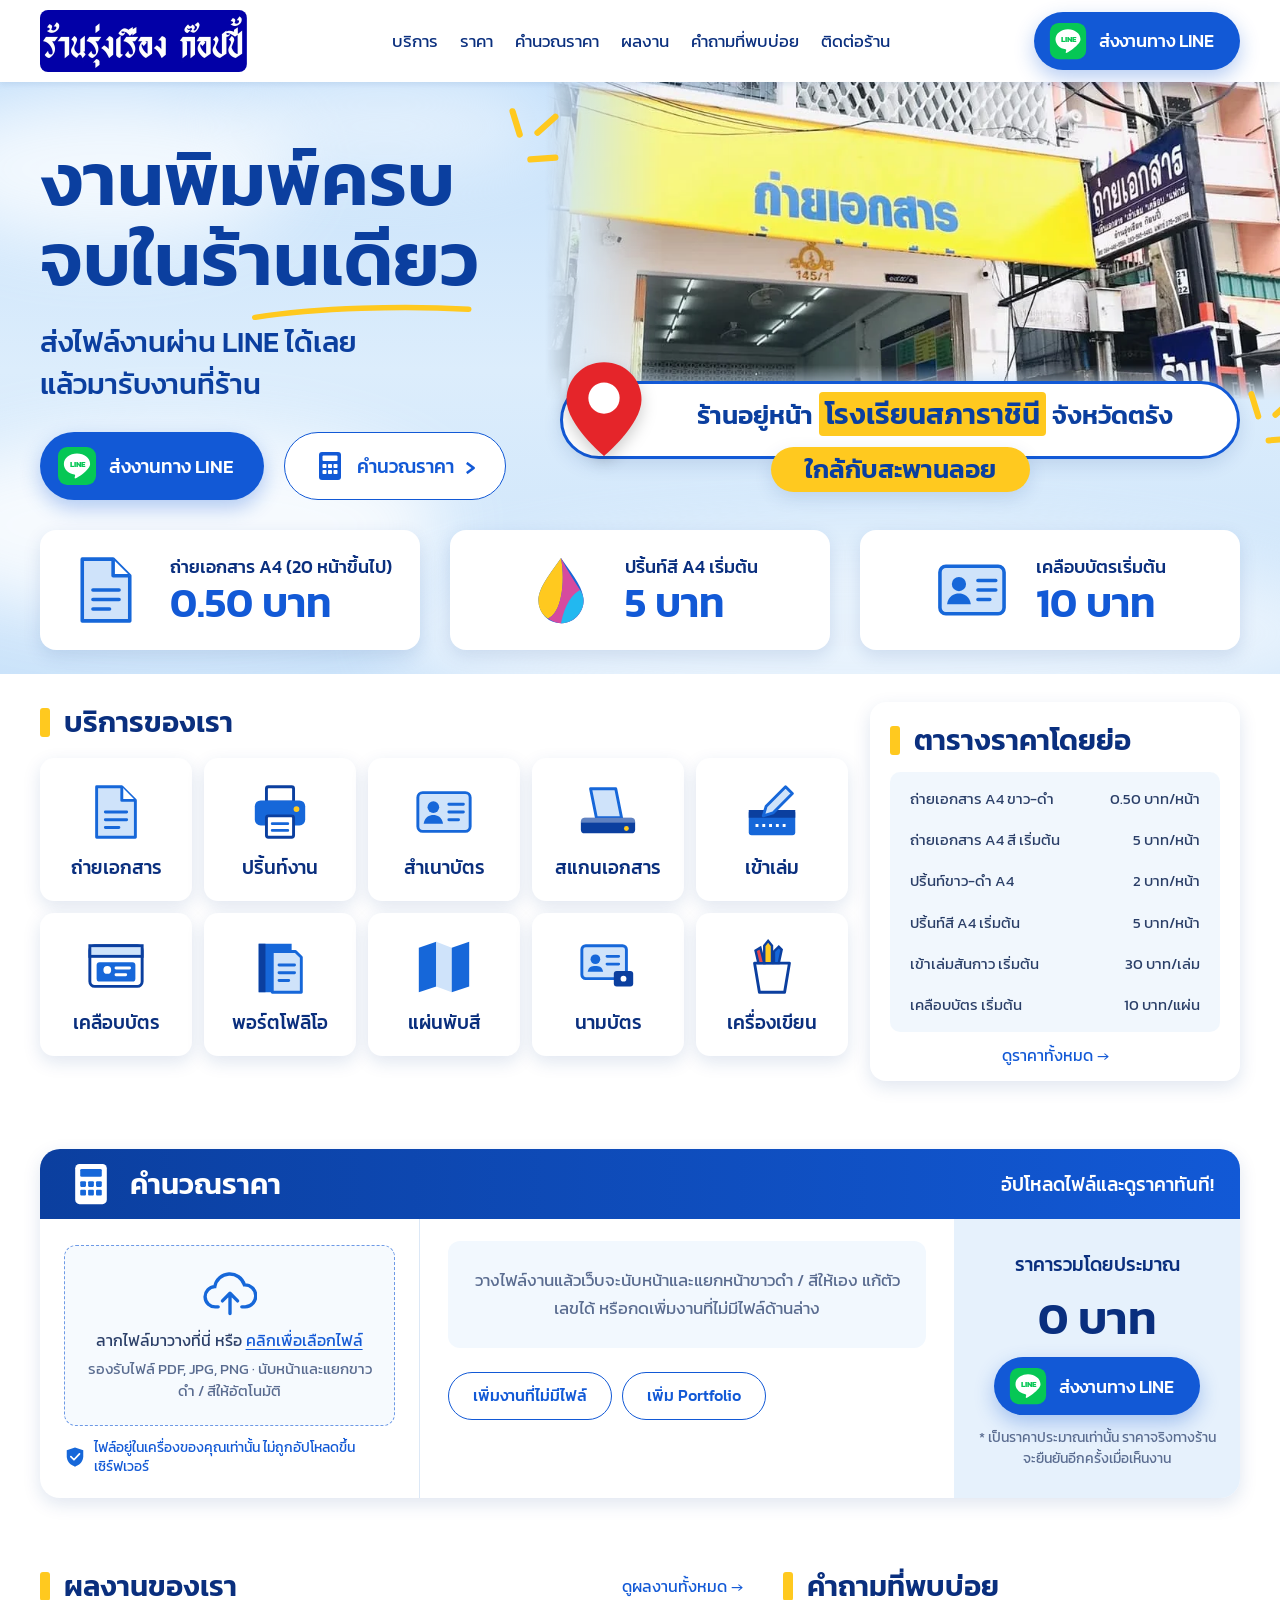
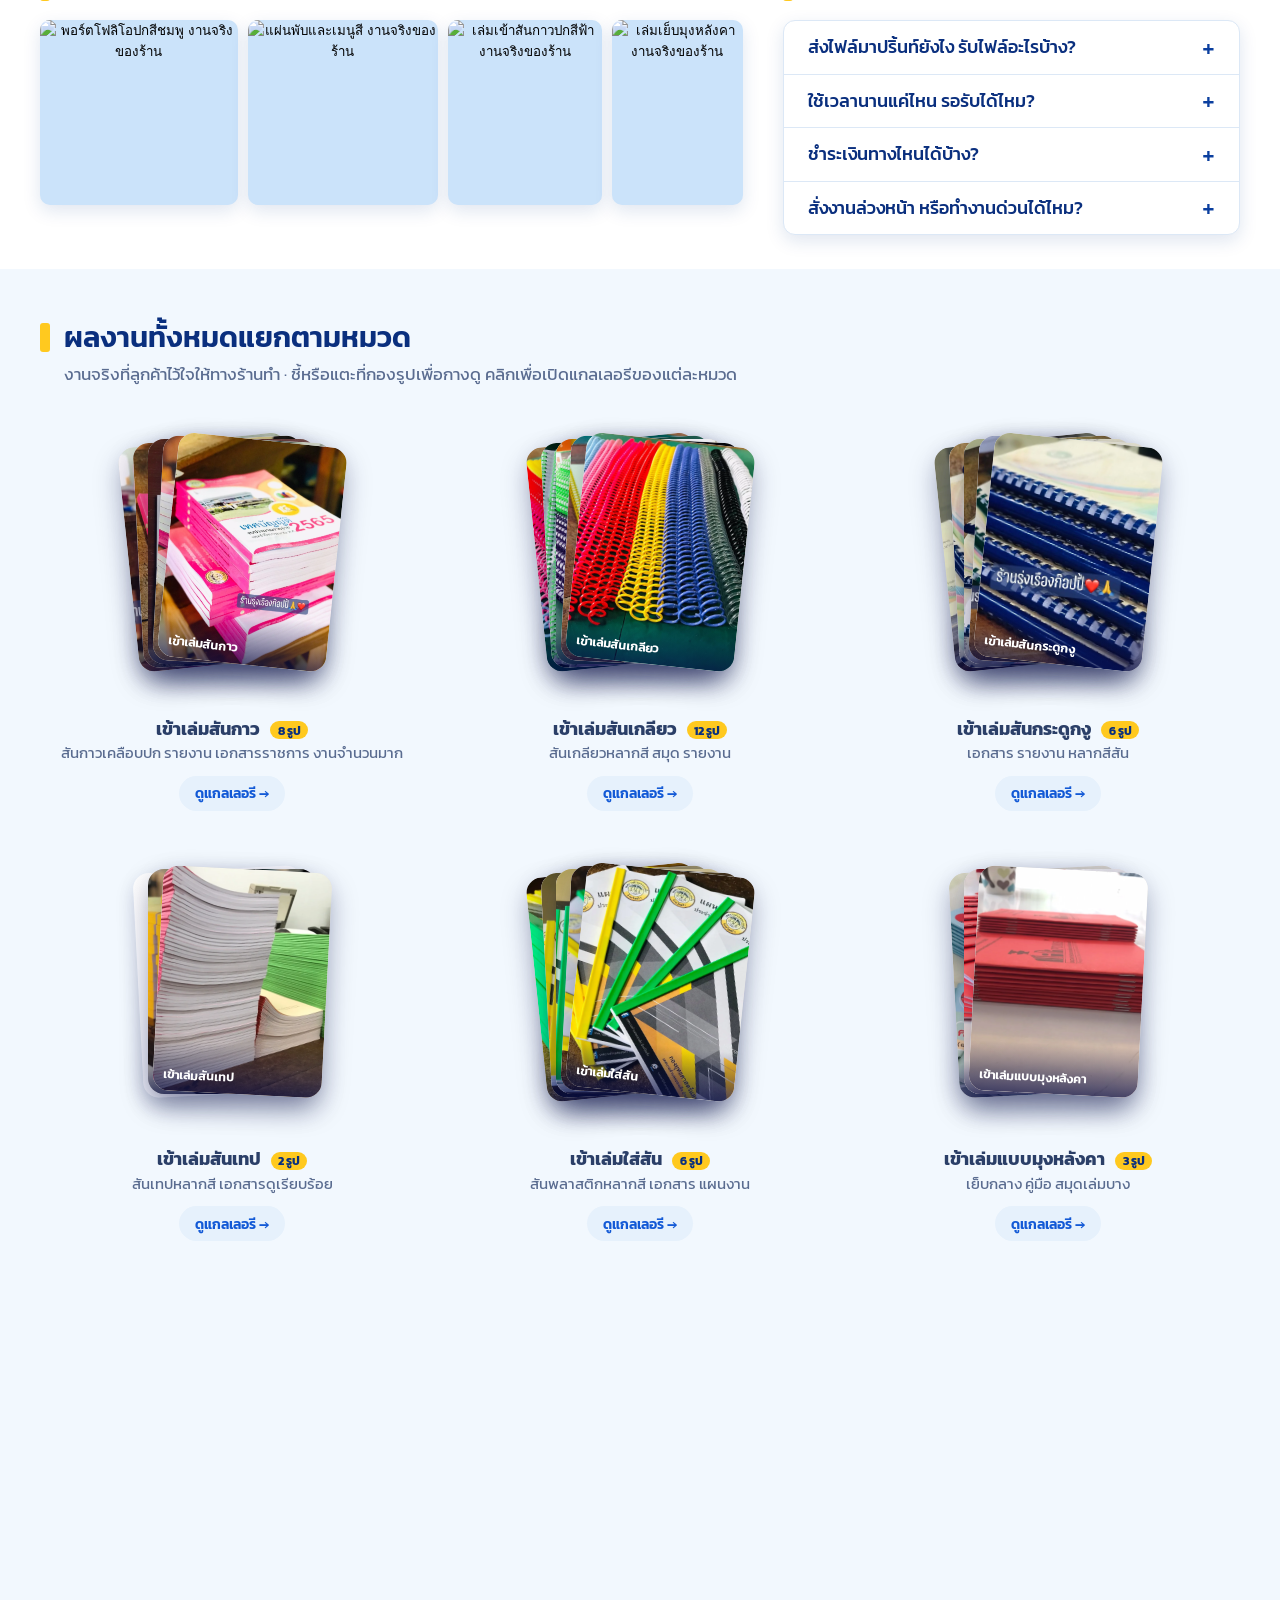
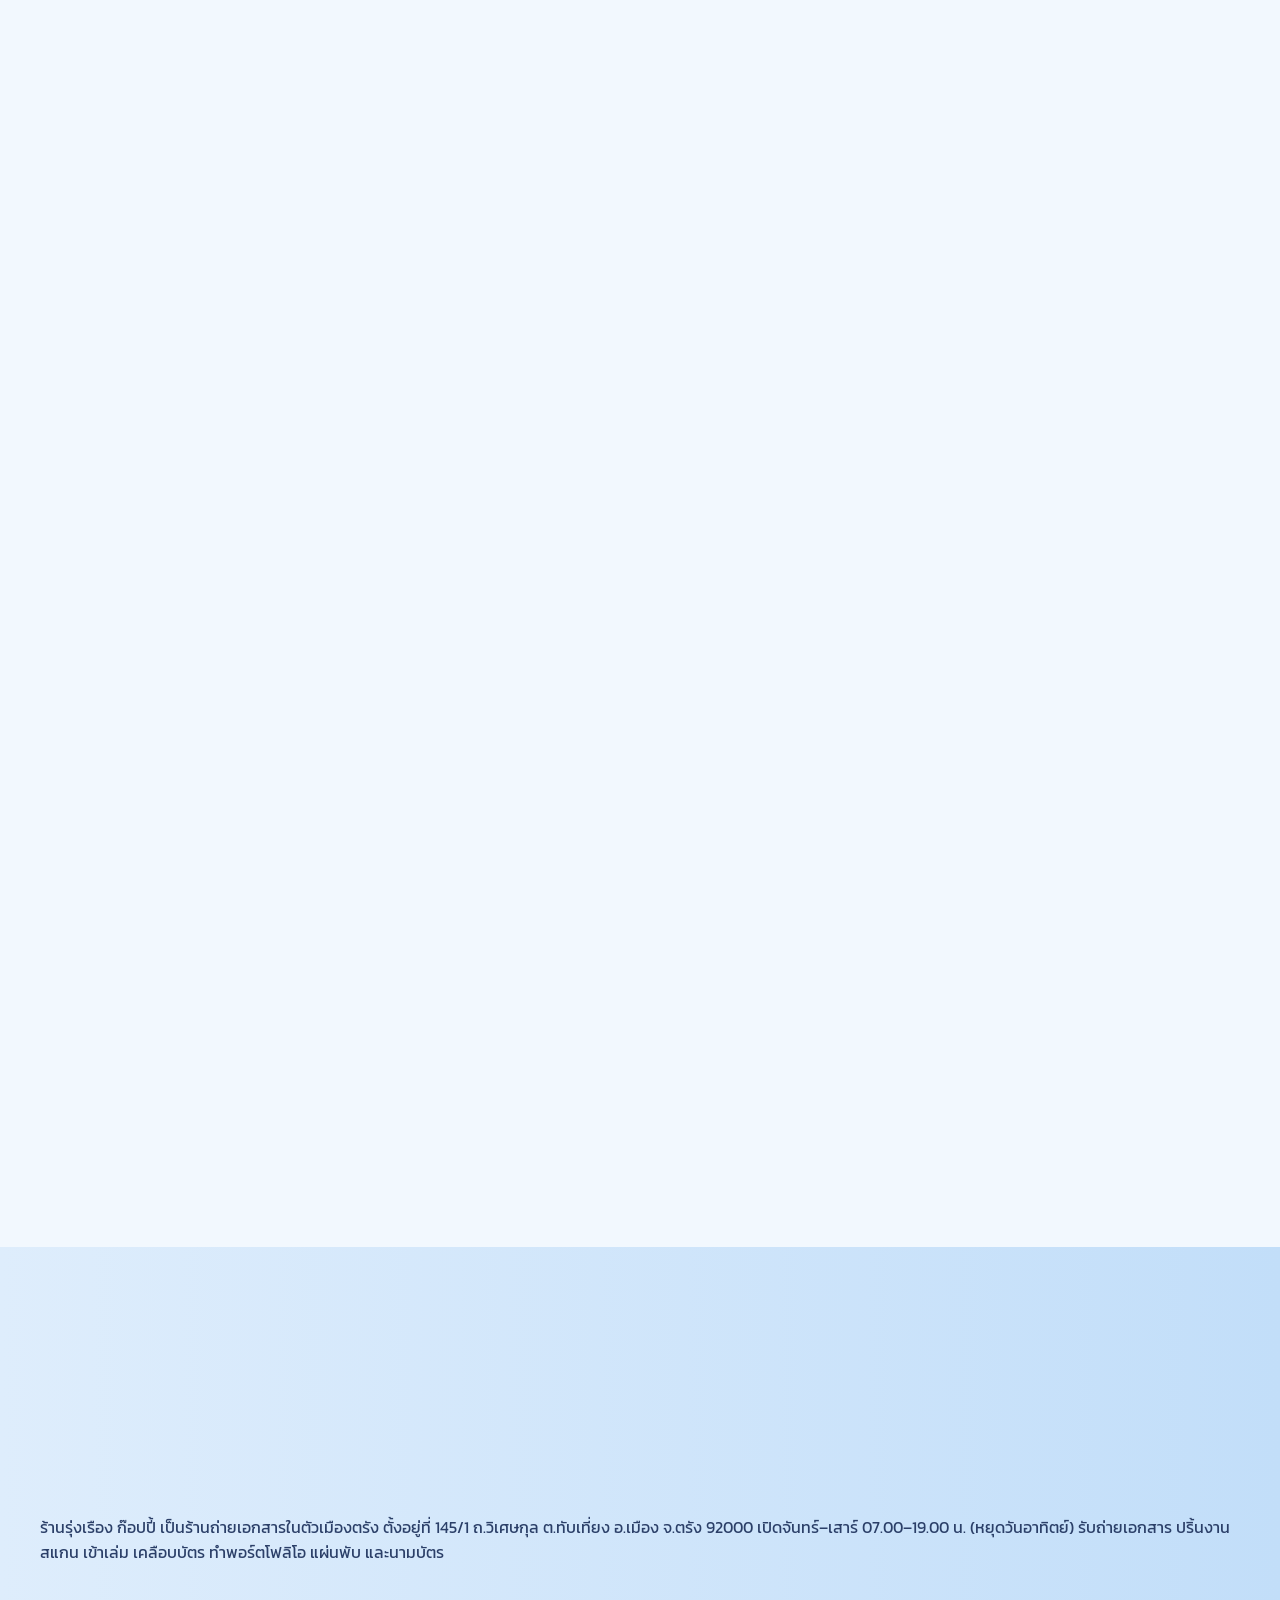
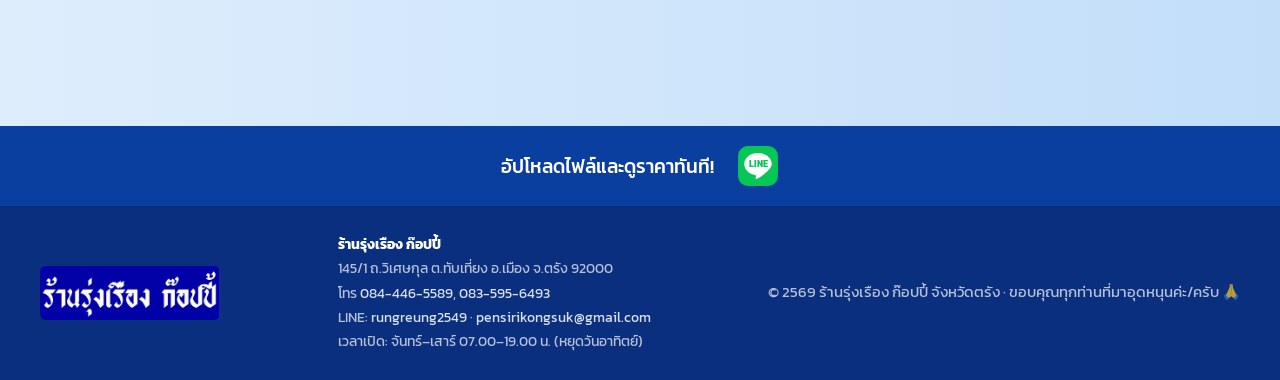
==== commit 90aba58f: "Redesign homepage from the Figma design New blue and sky layout with the real shop sign as the logo " ====
--- a/index.html
+++ b/index.html
@@ -22,9 +22,9 @@
   <meta name="twitter:title" content="ร้านรุ่งเรือง ก๊อปปี้ จังหวัดตรัง">
   <meta name="twitter:description" content="ถ่ายเอกสาร ปริ้นท์ เข้าเล่ม เคลือบบัตร ครบ จบ ในร้านเดียว">
   <meta name="twitter:image" content="https://rungreung-copy.github.io/images/og.jpg">
-  <meta name="theme-color" content="#0b1460">
-  <link rel="icon" type="image/png" sizes="64x64" href="images/favicon.png?v=2">
-  <link rel="apple-touch-icon" href="images/apple-touch-icon.png?v=2">
+  <meta name="theme-color" content="#1259d6">
+  <link rel="icon" type="image/png" sizes="64x64" href="images/favicon.png?v=3">
+  <link rel="apple-touch-icon" href="images/apple-touch-icon.png?v=3">
   <!-- prerender:jsonld -->
   <script type="application/ld+json">
 {
@@ -37,9 +37,9 @@
   "url": "https://rungreung-copy.github.io/",
   "image": [
     "https://rungreung-copy.github.io/images/og.jpg",
-    "https://rungreung-copy.github.io/images/brand/logo.png"
+    "https://rungreung-copy.github.io/images/brand/logo-sign.png"
   ],
-  "logo": "https://rungreung-copy.github.io/images/brand/logo.png",
+  "logo": "https://rungreung-copy.github.io/images/brand/logo-sign.png",
   "telephone": "+66844465589",
   "email": "pensirikongsuk@gmail.com",
   "contactPoint": [
@@ -70,7 +70,7 @@
     "postalCode": "92000",
     "addressCountry": "TH"
   },
-  "hasMap": "https://www.google.com/maps/search/?api=1&query=145%2F1%20%E0%B8%96.%E0%B8%A7%E0%B8%B4%E0%B9%80%E0%B8%A8%E0%B8%A9%E0%B8%81%E0%B8%B8%E0%B8%A5%20%E0%B8%95.%E0%B8%97%E0%B8%B1%E0%B8%9A%E0%B9%80%E0%B8%97%E0%B8%B5%E0%B9%88%E0%B8%A2%E0%B8%87%20%E0%B8%AD.%E0%B9%80%E0%B8%A1%E0%B8%B7%E0%B8%AD%E0%B8%87%20%E0%B8%88.%E0%B8%95%E0%B8%A3%E0%B8%B1%E0%B8%87%2092000",
+  "hasMap": "https://www.google.com/maps/search/?api=1&query=7.554291%2C99.610184",
   "sameAs": [
     "https://lin.ee/R92xUrz",
     "https://www.facebook.com/profile.php?id=100063462609911"
@@ -150,6 +150,11 @@
         }
       }
     ]
+  },
+  "geo": {
+    "@type": "GeoCoordinates",
+    "latitude": 7.554291,
+    "longitude": 99.610184
   },
   "openingHoursSpecification": [
     {
@@ -171,134 +176,90 @@
   <!-- /prerender:jsonld -->
   <link rel="preconnect" href="https://fonts.googleapis.com">
   <link rel="preconnect" href="https://fonts.gstatic.com" crossorigin>
-  <link href="https://fonts.googleapis.com/css2?family=Kanit:wght@400;500;600;700;800;900&family=Sarabun:wght@400;500;600&display=swap" rel="stylesheet" media="print" onload="this.media='all'">
-  <noscript><link href="https://fonts.googleapis.com/css2?family=Kanit:wght@400;500;600;700;800;900&family=Sarabun:wght@400;500;600&display=swap" rel="stylesheet"></noscript>
+  <link href="https://fonts.googleapis.com/css2?family=Kanit:wght@400;500;600;700&family=Mali:wght@700&display=swap" rel="stylesheet" media="print" onload="this.media='all'">
+  <noscript><link href="https://fonts.googleapis.com/css2?family=Kanit:wght@400;500;600;700&family=Mali:wght@700&display=swap" rel="stylesheet"></noscript>
   <link rel="stylesheet" href="css/styles.css">
 </head>
 <body>
 
+  <svg width="0" height="0" style="position:absolute" aria-hidden="true"><defs><symbol id="i-doc" viewBox="0 0 64 64"><path d="M12 6h26l14 14v38H12z" fill="#CFE3FA" stroke="#1667D9" stroke-width="3" stroke-linejoin="round"/><path d="M38 6v14h14" fill="#fff" stroke="#1667D9" stroke-width="3" stroke-linejoin="round"/><path d="M21 32h22M21 40h22M21 48h14" stroke="#1667D9" stroke-width="3" stroke-linecap="round"/></symbol><symbol id="i-print" viewBox="0 0 64 64"><rect x="18" y="6" width="28" height="16" rx="2" fill="#fff" stroke="#0B3F9F" stroke-width="3"/><rect x="6" y="20" width="52" height="26" rx="6" fill="#1667D9"/><rect x="18" y="36" width="28" height="22" rx="2" fill="#fff" stroke="#0B3F9F" stroke-width="3"/><path d="M24 44h16M24 51h16" stroke="#1667D9" stroke-width="3" stroke-linecap="round"/><circle cx="49" cy="29" r="3" fill="#FFC91F"/></symbol><symbol id="i-idcard" viewBox="0 0 64 64"><rect x="5" y="12" width="54" height="40" rx="5" fill="#CFE3FA" stroke="#1667D9" stroke-width="3"/><circle cx="21" cy="27" r="6" fill="#1667D9"/><path d="M11 44c1-7 6-9 10-9s9 2 10 9z" fill="#1667D9"/><path d="M37 24h15M37 32h15M37 40h10" stroke="#1667D9" stroke-width="3" stroke-linecap="round"/></symbol><symbol id="i-scan" viewBox="0 0 64 64"><path d="M14 8h26l6 30H20z" fill="#CFE3FA" stroke="#1667D9" stroke-width="3" stroke-linejoin="round"/><rect x="4" y="38" width="56" height="16" rx="4" fill="#0B3F9F"/><rect x="4" y="38" width="56" height="5" fill="#fff" opacity=".35"/><circle cx="51" cy="49" r="2.5" fill="#FFC91F"/></symbol><symbol id="i-bind" viewBox="0 0 64 64"><rect x="8" y="30" width="48" height="26" rx="3" fill="#1667D9"/><path d="M8 30h48v8H8z" fill="#0B3F9F"/><path d="M15 46h34" stroke="#fff" stroke-width="3" stroke-dasharray="3 4"/><path d="M26 26 46 6l7 7-20 20-10 3z" fill="#CFE3FA" stroke="#1667D9" stroke-width="3" stroke-linejoin="round"/></symbol><symbol id="i-laminate" viewBox="0 0 64 64"><rect x="5" y="10" width="54" height="42" rx="5" fill="#fff" stroke="#0B3F9F" stroke-width="3"/><rect x="5" y="10" width="54" height="11" fill="#CFE3FA" stroke="#0B3F9F" stroke-width="3"/><rect x="12" y="27" width="40" height="20" rx="3" fill="#1667D9"/><circle cx="23" cy="35" r="4" fill="#fff"/><path d="M32 33h14M32 40h10" stroke="#fff" stroke-width="3" stroke-linecap="round"/></symbol><symbol id="i-folio" viewBox="0 0 64 64"><path d="M10 8h34v50H10z" fill="#1667D9"/><path d="M10 8h7v50h-7z" fill="#0B3F9F"/><path d="M24 16h24l6 6v36H24z" fill="#CFE3FA" stroke="#1667D9" stroke-width="3" stroke-linejoin="round"/><path d="M31 30h16M31 38h16M31 46h10" stroke="#1667D9" stroke-width="3" stroke-linecap="round"/></symbol><symbol id="i-leaflet" viewBox="0 0 64 64"><path d="M6 12 24 6v46L6 58z" fill="#1667D9"/><path d="M24 6l16 6v46l-16-6z" fill="#CFE3FA"/><path d="M40 12 58 6v46l-18 6z" fill="#1667D9"/></symbol><symbol id="i-namecard" viewBox="0 0 64 64"><rect x="5" y="10" width="46" height="34" rx="4" fill="#CFE3FA" stroke="#1667D9" stroke-width="3"/><circle cx="19" cy="24" r="5" fill="#1667D9"/><path d="M11 37c1-5 4-6 8-6s7 1 8 6z" fill="#1667D9"/><path d="M31 21h12M31 29h12" stroke="#1667D9" stroke-width="3" stroke-linecap="round"/><rect x="38" y="36" width="20" height="16" rx="3" fill="#0B3F9F"/><circle cx="48" cy="44" r="3" fill="#fff"/></symbol><symbol id="i-pen" viewBox="0 0 64 64"><path d="M14 28h36l-5 30H19z" fill="#fff" stroke="#0B3F9F" stroke-width="3" stroke-linejoin="round"/><path d="M24 28V10l4-5 4 5v18z" fill="#FFC91F" stroke="#0B3F9F" stroke-width="2.5"/><path d="M34 28V16l5-5 3 3-3 14z" fill="#1667D9" stroke="#0B3F9F" stroke-width="2.5"/><path d="M18 28 15 15l5-3 4 16z" fill="#E5484D" stroke="#0B3F9F" stroke-width="2.5"/></symbol><symbol id="i-ink" viewBox="0 0 64 64"><path d="M32 5C20 22 13 31 13 41a19 19 0 0 0 38 0C51 31 44 22 32 5z" fill="#1667D9"/><path d="M32 5C20 22 13 31 13 41c0 6 3 12 8 15 11-4 15-30 11-51z" fill="#FFC91F"/><path d="M32 5c4 21 0 47-11 51 3 2 7 4 11 4 10 0 19-9 19-19 0-3-1-6-3-9-5-8-11-17-16-27z" fill="#EC4899" opacity=".9"/><path d="M51 41c0-3-1-6-3-9-6 3-13 12-16 28 10 0 19-9 19-19z" fill="#22B8F0"/></symbol><symbol id="i-line" viewBox="0 0 64 64"><rect x="3" y="3" width="58" height="58" rx="14" fill="#06C755"/><path d="M32 13c-11 0-20 7-20 16 0 8 7 15 16 16 3 1-1 5 1 6 2 0 13-7 18-13 3-3 5-6 5-9 0-9-9-16-20-16z" fill="#fff"/><text x="32" y="34" font-size="12.5" font-weight="700" text-anchor="middle" fill="#06C755" font-family="Kanit,sans-serif">LINE</text></symbol><symbol id="i-phone" viewBox="0 0 64 64"><path d="M13 6h11l5 15-8 6c3 7 9 13 16 16l6-8 15 5v11c0 4-3 7-7 7C29 58 4 33 6 13c0-4 3-7 7-7z" fill="#1667D9"/></symbol><symbol id="i-clock" viewBox="0 0 64 64"><circle cx="32" cy="32" r="26" fill="#fff" stroke="#1667D9" stroke-width="5"/><path d="M32 17v16l11 7" stroke="#1667D9" stroke-width="5" stroke-linecap="round" fill="none"/></symbol><symbol id="i-pin" viewBox="0 0 64 64"><path d="M32 2C18 2 8 13 8 26c0 16 24 36 24 36s24-20 24-36C56 13 46 2 32 2z" fill="#E5252A"/><circle cx="32" cy="25" r="10" fill="#fff"/></symbol><symbol id="i-calc" viewBox="0 0 64 64"><rect x="10" y="4" width="44" height="56" rx="6" fill="currentColor"/><rect x="17" y="11" width="30" height="11" rx="2" fill="var(--calc-ink,#1667D9)"/><g fill="var(--calc-ink,#1667D9)"><rect x="17" y="28" width="8" height="8" rx="1.5"/><rect x="28" y="28" width="8" height="8" rx="1.5"/><rect x="39" y="28" width="8" height="8" rx="1.5"/><rect x="17" y="40" width="8" height="8" rx="1.5"/><rect x="28" y="40" width="8" height="8" rx="1.5"/><rect x="39" y="40" width="8" height="8" rx="1.5"/></g></symbol><symbol id="i-upload" viewBox="0 0 64 64"><path d="M18 46H15a12 12 0 0 1-1-24 18 18 0 0 1 35-2 13 13 0 0 1 1 26h-4" fill="none" stroke="#1667D9" stroke-width="4" stroke-linecap="round"/><path d="M32 54V30M23 39l9-9 9 9" stroke="#1667D9" stroke-width="4" stroke-linecap="round" stroke-linejoin="round" fill="none"/></symbol><symbol id="i-shield" viewBox="0 0 64 64"><path d="M32 4 8 12v18c0 15 10 25 24 30 14-5 24-15 24-30V12z" fill="#1667D9"/><path d="m20 31 9 9 16-17" stroke="#fff" stroke-width="5" fill="none" stroke-linecap="round" stroke-linejoin="round"/></symbol></defs></svg>
+
   <!-- ================= NAV ================= -->
   <header class="nav" id="nav">
     <div class="container nav__inner">
-      <a href="#top" class="nav__brand" aria-label="หน้าแรก">
-        <span class="brandmark" aria-label="ร้านรุ่งเรือง ก๊อปปี้">
-          <span class="brandmark__icon" aria-hidden="true">ร</span>
-          <span class="brandmark__text" aria-hidden="true"><small>ร้าน</small>รุ่งเรือง <em>ก๊อปปี้</em></span>
-        </span>
+      <a href="#top" class="nav__brand" aria-label="ร้านรุ่งเรือง ก๊อปปี้ หน้าแรก">
+        <img src="images/brand/logo-sign.webp" width="828" height="248" alt="ร้านรุ่งเรือง ก๊อปปี้">
       </a>
-      <button class="nav__toggle" id="navToggle" aria-label="เปิดเมนู" aria-expanded="false">
-        <span></span><span></span><span></span>
-      </button>
       <nav class="nav__links" id="navLinks">
         <a href="#services">บริการ</a>
         <a href="#prices">ราคา</a>
         <a href="#calculator">คำนวณราคา</a>
         <a href="#works">ผลงาน</a>
         <a href="#faq">คำถามที่พบบ่อย</a>
-        <a href="#contact" class="nav__cta">ติดต่อร้าน</a>
+        <a href="#contact">ติดต่อร้าน</a>
       </nav>
+      <a class="btn btn--line nav__line" data-line-link href="https://lin.ee/R92xUrz" target="_blank" rel="noopener"><svg class="ico" aria-hidden="true"><use href="#i-line"/></svg> ส่งงานทาง LINE</a>
+      <button class="nav__toggle" id="navToggle" aria-label="เปิดเมนู" aria-expanded="false">
+        <span></span><span></span><span></span>
+      </button>
     </div>
   </header>
 
-  <!-- ================= HERO / LANDING ================= -->
+  <!-- ================= HERO ================= -->
   <section class="hero" id="top">
-    <div class="hero__bg" aria-hidden="true">
-      <div class="hero__glow hero__glow--1"></div>
-      <div class="hero__glow hero__glow--2"></div>
-      <div class="hero__grid"></div>
-      <div class="paper paper--1"></div>
-      <div class="paper paper--2"></div>
-      <div class="paper paper--3"></div>
-      <div class="paper paper--4"></div>
+    <div class="hero__clouds" aria-hidden="true"><i></i><i></i><i></i><i></i></div>
+    <div class="hero__photo">
+      <img src="images/brand/hero-storefront.webp" width="960" height="415" fetchpriority="high" alt="หน้าร้านรุ่งเรือง ก๊อปปี้ ตึกป้ายสีเหลืองคำว่าถ่ายเอกสาร ถนนวิเศษกุล จังหวัดตรัง">
     </div>
-
     <div class="container hero__inner">
       <div class="hero__content">
-        <span class="hero__badge">🕘 <span data-shop="hoursText">จันทร์–เสาร์ 07.00–19.00 น. (หยุดวันอาทิตย์)</span></span>
-        <h1 class="hero__title">
-          <span class="wordmark">
-            <span class="wordmark__pre">ร้าน</span>
-            <span class="wordmark__main" data-text="รุ่งเรือง">รุ่งเรือง</span>
-            <span class="wordmark__tag">ก๊อปปี้</span>
-          </span>
-          <span class="hero__tagline">
-            <span class="nw">ร้านถ่ายเอกสาร</span> <span class="nw">จังหวัดตรัง</span>
-            <span class="hl"><span class="nw">ปริ้นท์ เข้าเล่ม</span> <span class="nw">ครบ จบ ในร้านเดียว</span></span>
-          </span>
-        </h1>
-        <p class="hero__lead">
-          ร้านถ่ายเอกสารในตัวเมืองตรัง ส่งไฟล์มาทาง LINE แล้วแวะมารับได้เลย รับปริ้นงาน
-          ทั้งงานด่วน งานรายงาน พอร์ตโฟลิโอ ไปจนถึงงานเข้าเล่มจำนวนมาก
-        </p>
+        <h1 class="hero__title"><span class="sr-only">ร้านรุ่งเรือง ก๊อปปี้ ร้านถ่ายเอกสาร จังหวัดตรัง </span><span class="nw">งานพิมพ์ครบ</span> <span class="nw hero__line2">จบในร้านเดียว<svg class="swoosh" viewBox="0 0 204 20" fill="none" preserveAspectRatio="none" aria-hidden="true"><path d="M3 16C61 5 143 3 201 7" stroke="#FFC91F" stroke-width="6" stroke-linecap="round"/></svg></span><svg class="spark" viewBox="0 0 60 84" fill="none" aria-hidden="true"><path d="M6 6l8 26M34 30l20-18M26 60l28-2" stroke="#FFC91F" stroke-width="7" stroke-linecap="round"/></svg></h1>
+        <p class="hero__lead"><span class="nw">ส่งไฟล์งานผ่าน LINE ได้เลย</span> <span class="nw">แล้วมารับงานที่ร้าน</span></p>
         <div class="hero__actions">
-          <a class="btn btn--line" data-line-link href="https://lin.ee/R92xUrz" target="_blank" rel="noopener">
-            <svg viewBox="0 0 24 24" aria-hidden="true"><path fill="currentColor" d="M12 3C6.5 3 2 6.6 2 11c0 3.9 3.5 7.2 8.3 7.9.3.1.8.2.9.5.1.3.1.7 0 1l-.1.9c0 .3-.2 1 .9.5 1.1-.5 6-3.5 8.2-6.1C21.6 14.1 22 12.6 22 11c0-4.4-4.5-8-10-8Z"/></svg>
-            ส่งงานทาง LINE
-          </a>
-          <a class="btn btn--accent" href="#calculator">คำนวณราคา</a>
-          <a class="btn btn--ghost" data-phone-link href="tel:0844465589">
-            <svg viewBox="0 0 24 24" aria-hidden="true"><path fill="currentColor" d="M6.6 10.8a15.1 15.1 0 0 0 6.6 6.6l2.2-2.2c.3-.3.7-.4 1-.2 1.1.4 2.3.6 3.6.6.6 0 1 .4 1 1V20c0 .6-.4 1-1 1A17 17 0 0 1 3 4c0-.6.4-1 1-1h3.5c.6 0 1 .4 1 1 0 1.3.2 2.5.6 3.6.1.3 0 .7-.2 1l-2.3 2.2Z"/></svg>
-            โทรหาร้าน
-          </a>
-        </div>
-        <ul class="hero__chips">
-          <li><b>0.50 ฿</b> ถ่ายเอกสาร A4 (20 หน้าขึ้นไป)</li>
-          <li><b>5 ฿</b> ปริ้นท์สี A4 เริ่มต้น</li>
-          <li><b>10 ฿</b> เคลือบบัตรเริ่มต้น</li>
-        </ul>
-      </div>
-
-      <div class="hero__visual" aria-hidden="true">
-        <div class="stack">
-          <figure class="stack__sign sign">
-            <div class="sign__top">
-              <span class="sign__name">ร้านรุ่งเรือง ก๊อปปี้</span>
-              <span class="sign__tel">โทร. 084-446-5589, 083-595-6493</span>
-            </div>
-            <div class="sign__body">
-              <strong>ถ่ายเอกสาร</strong>
-              <span>• พรินต์เอกสาร • เข้าเล่ม • เคลือบบัตร</span>
-              <span>• จำหน่ายอุปกรณ์เครื่องเขียน</span>
-            </div>
-          </figure>
-          <figure class="stack__card stack__card--back"><img src="images/crops/hero-1.webp" width="540" height="720" alt=""></figure>
-          <figure class="stack__card stack__card--mid"><img src="images/crops/hero-2.webp" width="720" height="540" alt=""></figure>
-          <figure class="stack__card stack__card--front"><img src="images/crops/hero-3.webp" width="540" height="720" alt=""></figure>
-          <div class="float-tag float-tag--a">📚 เข้าเล่มสันกาว</div>
-          <div class="float-tag float-tag--b">✨ Portfolio</div>
-          <div class="float-tag float-tag--c">🌈 สันเกลียวหลากสี</div>
-        </div>
+          <a class="btn btn--line" data-line-link href="https://lin.ee/R92xUrz" target="_blank" rel="noopener"><svg class="ico" aria-hidden="true"><use href="#i-line"/></svg> ส่งงานทาง LINE</a>
+          <a class="btn btn--outline" href="#calculator"><svg class="ico ico--calc" aria-hidden="true"><use href="#i-calc"/></svg> คำนวณราคา <span aria-hidden="true">›</span></a>
+        </div>
+      </div>
+      <div class="hero__place">
+        <svg class="hero__pin" aria-hidden="true"><use href="#i-pin"/></svg>
+        <p class="place__pill">ร้านอยู่หน้า <mark>โรงเรียนสภาราชินี</mark> จังหวัดตรัง</p>
+        <p class="place__near">ใกล้กับสะพานลอย</p>
+        <svg class="spark" viewBox="0 0 60 84" fill="none" aria-hidden="true"><path d="M6 6l8 26M34 30l20-18M26 60l28-2" stroke="#FFC91F" stroke-width="7" stroke-linecap="round"/></svg>
       </div>
     </div>
-
-    <a href="#services" class="hero__scroll" aria-label="เลื่อนลง"><span></span></a>
-    <svg class="hero__wave" viewBox="0 0 1440 120" preserveAspectRatio="none" aria-hidden="true">
-      <path d="M0,64 C240,120 480,0 720,40 C960,80 1200,110 1440,50 L1440,120 L0,120 Z"/>
-    </svg>
+    <ul class="container hero__stats">
+      <li><svg aria-hidden="true"><use href="#i-doc"/></svg><div><span>ถ่ายเอกสาร A4 (20 หน้าขึ้นไป)</span><strong>0.50 บาท</strong></div></li>
+      <li><svg aria-hidden="true"><use href="#i-ink"/></svg><div><span>ปริ้นท์สี A4 เริ่มต้น</span><strong>5 บาท</strong></div></li>
+      <li><svg aria-hidden="true"><use href="#i-idcard"/></svg><div><span>เคลือบบัตรเริ่มต้น</span><strong>10 บาท</strong></div></li>
+    </ul>
   </section>
 
   <main>
-    <!-- ================= SERVICES ================= -->
-    <section class="section" id="services">
+    <!-- ================= SERVICES + ราคาโดยย่อ ================= -->
+    <section class="section section--first" id="services">
+      <div class="container split split--services">
+        <div>
+          <h2 class="sec-title">บริการของเรา</h2>
+          <div class="services">
+            <button class="service reveal" type="button" data-service="copy"><svg aria-hidden="true"><use href="#i-doc"/></svg><h3>ถ่ายเอกสาร</h3><p class="sr-only">ขาว-ดำ และสี ขนาด A4, F14, B4, A3 ถ่ายหน้า/หลัง ถ่ายหนังสือ และถ่ายบิล · กดเพื่อคำนวณราคา</p></button>
+            <button class="service reveal" type="button" data-service="print"><svg aria-hidden="true"><use href="#i-print"/></svg><h3>ปริ้นท์งาน</h3><p class="sr-only">ขาว-ดำ / สี บนกระดาษธรรมดา กระดาษแข็ง โฟโต้ และสติกเกอร์ สูงสุด A3+ · กดเพื่อคำนวณราคา</p></button>
+            <button class="service reveal" type="button" data-service="id-copy"><svg aria-hidden="true"><use href="#i-idcard"/></svg><h3>สำเนาบัตร</h3><p class="sr-only">ถ่ายสำเนาบัตรประชาชน ทะเบียนบ้าน หน้า/หลังในแผ่นเดียว · กดเพื่อคำนวณราคา</p></button>
+            <button class="service reveal" type="button" data-service="scan"><svg aria-hidden="true"><use href="#i-scan"/></svg><h3>สแกนเอกสาร</h3><p class="sr-only">สแกนเป็นไฟล์ PDF หรือ JPG ส่งกลับให้ทันที · กดเพื่อคำนวณราคา</p></button>
+            <button class="service reveal" type="button" data-service="binding"><svg aria-hidden="true"><use href="#i-bind"/></svg><h3>เข้าเล่ม</h3><p class="sr-only">สันกาวเคลือบปก สันเทป สันเกลียว สันกระดูกงู และแบบมุงหลังคา · กดเพื่อคำนวณราคา</p></button>
+            <button class="service reveal" type="button" data-service="laminate"><svg aria-hidden="true"><use href="#i-laminate"/></svg><h3>เคลือบบัตร</h3><p class="sr-only">ตั้งแต่ขนาดบัตร พรบ. ไปจนถึง A3 กันน้ำ ทนทาน · กดเพื่อคำนวณราคา</p></button>
+            <button class="service reveal" type="button" data-service="portfolio"><svg aria-hidden="true"><use href="#i-folio"/></svg><h3>พอร์ตโฟลิโอ</h3><p class="sr-only">เลือกปก เนื้อใน และรูปแบบเข้าเล่มได้เอง สีสดคมชัด · กดเพื่อคำนวณราคา</p></button>
+            <button class="service reveal" type="button" data-service="leaflet"><svg aria-hidden="true"><use href="#i-leaflet"/></svg><h3>แผ่นพับสี</h3><p class="sr-only">แผ่นพับ A4 กระดาษธรรมดา กระดาษแข็ง และโฟโต้ · กดเพื่อคำนวณราคา</p></button>
+            <button class="service reveal" type="button" data-service="namecard"><svg aria-hidden="true"><use href="#i-namecard"/></svg><h3>นามบัตร</h3><p class="sr-only">กระดาษแข็ง PVC โฟโต้ และสติกเกอร์โฟโต้ ราคาไม่รวมออกแบบ · กดเพื่อคำนวณราคา</p></button>
+            <article class="service service--static reveal"><svg aria-hidden="true"><use href="#i-pen"/></svg><h3>เครื่องเขียน</h3><p class="sr-only">ปากกา ดินสอ ไฮไลท์ กระดาษ และอุปกรณ์เครื่องเขียนครบครัน มีจำหน่ายที่หน้าร้าน</p></article>
+          </div>
+        </div>
+        <aside class="brief reveal">
+          <h2 class="sec-title">ตารางราคาโดยย่อ</h2>
+          <table><tbody><tr><td>ถ่ายเอกสาร A4 ขาว-ดำ</td><td>0.50 บาท/หน้า</td></tr><tr><td>ถ่ายเอกสาร A4 สี เริ่มต้น</td><td>5 บาท/หน้า</td></tr><tr><td>ปริ้นท์ขาว-ดำ A4</td><td>2 บาท/หน้า</td></tr><tr><td>ปริ้นท์สี A4 เริ่มต้น</td><td>5 บาท/หน้า</td></tr><tr><td>เข้าเล่มสันกาว เริ่มต้น</td><td>30 บาท/เล่ม</td></tr><tr><td>เคลือบบัตร เริ่มต้น</td><td>10 บาท/แผ่น</td></tr></tbody></table>
+          <a class="more" href="#prices">ดูราคาทั้งหมด <span aria-hidden="true">→</span></a>
+        </aside>
+      </div>
       <div class="container">
-        <div class="section__head reveal">
-          <span class="eyebrow">บริการของเรา</span>
-          <h2>ร้านเรามีบริการอะไรบ้าง</h2>
-          <p>งานเอกสารครบทุกแบบ ตั้งแต่ถ่ายสำเนาแผ่นเดียวไปจนถึงเข้าเล่มรายงานทั้งห้อง · <b>กดที่บริการเพื่อคำนวณราคา</b></p>
-        </div>
-        <div class="services">
-          <button class="service reveal" type="button" data-service="copy"><span class="service__icon" aria-hidden="true">🖨️</span><h3>ถ่ายเอกสาร</h3><p>ขาว-ดำ และสี ขนาด A4, F14, B4, A3 ถ่ายหน้า/หลัง ถ่ายหนังสือ และถ่ายบิล</p><span class="service__cta">คำนวณราคา →</span></button>
-          <button class="service reveal" type="button" data-service="print"><span class="service__icon" aria-hidden="true">📄</span><h3>ปริ้นท์งาน</h3><p>ขาว-ดำ / สี บนกระดาษธรรมดา กระดาษแข็ง โฟโต้ และสติกเกอร์ สูงสุด A3+</p><span class="service__cta">คำนวณราคา →</span></button>
-          <button class="service reveal" type="button" data-service="id-copy"><span class="service__icon" aria-hidden="true">🪪</span><h3>สำเนาบัตร</h3><p>ถ่ายสำเนาบัตรประชาชน ทะเบียนบ้าน หน้า/หลังในแผ่นเดียว</p><span class="service__cta">คำนวณราคา →</span></button>
-          <button class="service reveal" type="button" data-service="scan"><span class="service__icon" aria-hidden="true">🔍</span><h3>สแกนเอกสาร</h3><p>สแกนเป็นไฟล์ PDF หรือ JPG ส่งกลับให้ทันที</p><span class="service__cta">คำนวณราคา →</span></button>
-          <button class="service reveal" type="button" data-service="binding"><span class="service__icon" aria-hidden="true">📚</span><h3>เข้าเล่ม</h3><p>สันกาวเคลือบปก สันเทป สันเกลียว สันกระดูกงู และแบบมุงหลังคา</p><span class="service__cta">คำนวณราคา →</span></button>
-          <button class="service reveal" type="button" data-service="laminate"><span class="service__icon" aria-hidden="true">✨</span><h3>เคลือบบัตร</h3><p>ตั้งแต่ขนาดบัตร พรบ. ไปจนถึง A3 กันน้ำ ทนทาน</p><span class="service__cta">คำนวณราคา →</span></button>
-          <button class="service reveal" type="button" data-service="portfolio"><span class="service__icon" aria-hidden="true">🎓</span><h3>พอร์ตโฟลิโอ</h3><p>เลือกปก เนื้อใน และรูปแบบเข้าเล่มได้เอง สีสดคมชัด</p><span class="service__cta">คำนวณราคา →</span></button>
-          <button class="service reveal" type="button" data-service="leaflet"><span class="service__icon" aria-hidden="true">📰</span><h3>แผ่นพับสี</h3><p>แผ่นพับ A4 กระดาษธรรมดา กระดาษแข็ง และโฟโต้</p><span class="service__cta">คำนวณราคา →</span></button>
-          <button class="service reveal" type="button" data-service="namecard"><span class="service__icon" aria-hidden="true">💳</span><h3>นามบัตร</h3><p>กระดาษแข็ง PVC โฟโต้ และสติกเกอร์โฟโต้ ราคาไม่รวมออกแบบ</p><span class="service__cta">คำนวณราคา →</span></button>
-          <article class="service service--static reveal"><div class="service__icon" aria-hidden="true">✏️</div><h3>เครื่องเขียน</h3><p>ปากกา ดินสอ ไฮไลท์ กระดาษ และอุปกรณ์เครื่องเขียนครบครัน มีจำหน่ายที่หน้าร้าน</p></article>
-        </div>
-
         <!-- บริการที่ไม่มี: เติมข้อมูลใน js/data.js → UNAVAILABLE_SERVICES -->
         <div class="unavailable reveal" id="unavailable" hidden>
           <h3>🚫 บริการที่ร้านไม่มี</h3>
@@ -308,140 +269,78 @@
       </div>
     </section>
 
-    <!-- ================= PRICES ================= -->
-    <section class="section section--tint" id="prices">
-      <div class="container">
-        <div class="section__head reveal">
-          <span class="eyebrow">อัตราค่าบริการ</span>
-          <h2>ราคาชัดเจน ไม่มีบวกเพิ่ม</h2>
-          <p>ราคาตามป้ายหน้าร้าน ถ่ายเอกสาร A4 เริ่มต้นหน้าละ 0.50 บาท</p>
-        </div>
-        <div class="prices" id="priceBoard"><!-- prerender:prices -->
-          <article class="pcard tone-slate reveal">
-            <h3>ถ่ายเอกสาร ขาว-ดำ A4</h3>
-            <table><tbody><tr><td>A4 20 หน้าขึ้นไป</td><td>หน้าละ 0.50 บาท</td></tr><tr><td>A4 100 แผ่น ต่อเนื่อง</td><td>หน้าละ 0.50 บาท</td></tr><tr><td>A4 100 แผ่น หน้า/หลัง</td><td>แผ่นละ 0.80 บาท</td></tr><tr><td>A4 ถ่ายย่อ-ขยาย</td><td>หน้าละ 1 บาท</td></tr><tr><td>A4 ส่งถ่ายทีละใบสองใบ</td><td>หน้าละ 1 บาท</td></tr></tbody></table>
-            
-          </article>
-          <article class="pcard tone-slate reveal">
-            <h3>ถ่ายเอกสาร ขาว-ดำ F14, B4, A3</h3>
-            <table><tbody><tr><td>F14 หน้าละ 1 บาท</td><td>หน้า/หลัง 2 บาท</td></tr><tr><td>B4 หน้าละ 2 บาท</td><td>หน้า/หลัง 4 บาท</td></tr><tr><td>A3 หน้าละ 3 บาท</td><td>หน้า/หลัง 6 บาท</td></tr></tbody></table>
-            
-          </article>
-          <article class="pcard tone-sky reveal">
-            <h3>ถ่ายสำเนาบัตรประชาชน</h3>
-            <table><tbody><tr><td>บัตรประชาชน หน้า/หลัง</td><td>แผ่นละ 2 บาท</td></tr><tr><td>ทะเบียนบ้าน หน้า/หลัง</td><td>แผ่นละ 2 บาท</td></tr></tbody></table>
-            <p class="pcard__note">* ถ่ายอย่างละ 20 แผ่นขึ้นไป แผ่นละ 0.50 บาท</p>
-          </article>
-          <article class="pcard tone-orange reveal">
-            <h3>ถ่ายหนังสือ / ถ่ายบิล</h3>
-            <table><tbody><tr><td>ถ่ายหนังสือทั้งเล่ม</td><td>หน้าละ 0.70 บาท</td></tr><tr><td>ถ่ายหนังสือ ชุดแรก</td><td>หน้าละ 1 บาท</td></tr><tr><td>ถ่ายหนังสือ ชุดต่อไป / เล่มต่อไป</td><td>หน้าละ 0.50 บาท</td></tr><tr><td>ถ่ายบิล ชุดแรก</td><td>หน้าละ 1 บาท</td></tr><tr><td>ถ่ายบิล ชุดต่อไป</td><td>หน้าละ 0.50 บาท</td></tr></tbody></table>
-            
-          </article>
-          <article class="pcard tone-mint reveal">
-            <h3>ถ่ายเอกสารสี</h3>
-            <table><tbody><tr><td>A4</td><td>เริ่มต้นที่ หน้าละ 5 บาท</td></tr><tr><td>F14</td><td>เริ่มต้นที่ หน้าละ 10 บาท</td></tr><tr><td>B4</td><td>เริ่มต้นที่ หน้าละ 10 บาท</td></tr><tr><td>A3</td><td>เริ่มต้นที่ หน้าละ 20 บาท</td></tr></tbody></table>
-            <p class="pcard__note">* ราคาขึ้นอยู่กับขนาดของสี</p>
-          </article>
-          <article class="pcard tone-orange reveal">
-            <h3>ปริ้นท์เอกสาร ขาว/ดำ A4</h3>
-            <table><tbody><tr><td>ปริ้นท์ขาวดำ</td><td>หน้าละ 2 บาท</td></tr><tr><td>ปริ้นท์ขาวดำเป็นรูปภาพ</td><td>หน้าละ 5 บาท</td></tr><tr><td>ปริ้นท์หน้า/หลัง 100 หน้าขึ้นไป</td><td>แผ่นละ 3 บาท</td></tr></tbody></table>
-            
-          </article>
-          <article class="pcard tone-blue reveal">
-            <h3>ปริ้นท์เอกสาร ขาว-ดำ F14, B4, A3</h3>
-            <table><tbody><tr><td>F14</td><td>เริ่มต้นที่ หน้าละ 5 บาท</td></tr><tr><td>B4</td><td>เริ่มต้นที่ หน้าละ 5 บาท</td></tr><tr><td>A3</td><td>เริ่มต้นที่ หน้าละ 5 บาท</td></tr></tbody></table>
-            
-          </article>
-          <article class="pcard tone-violet reveal">
-            <h3>ปริ้นท์เอกสารสี A4</h3>
-            <table><tbody><tr><td>สีไม่มาก (กระดาษธรรมดา)</td><td>หน้าละ 5 บาท</td></tr><tr><td>สีเต็มแผ่น (กระดาษธรรมดา)</td><td>หน้าละ 10 บาท</td></tr><tr><td>กระดาษแข็ง PVC 190 แกรม</td><td>หน้าละ 15 บาท</td></tr><tr><td>กระดาษแข็ง 100 ปอนด์</td><td>หน้าละ 15 บาท</td></tr><tr><td>กระดาษโฟโต้ 180 แกรม</td><td>หน้าละ 20 บาท</td></tr><tr><td>กระดาษสติกเกอร์</td><td>หน้าละ 20 บาท</td></tr><tr><td>กระดาษสติกเกอร์โฟโต้</td><td>หน้าละ 25 บาท</td></tr></tbody></table>
-            
-          </article>
-          <article class="pcard tone-yellow reveal">
-            <h3>ปริ้นท์เอกสารสี A3 และ A3+</h3>
-            <table><tbody><tr><td>A3 สีไม่มาก (กระดาษธรรมดา)</td><td>หน้าละ 20 บาท</td></tr><tr><td>A3 สีเต็มแผ่น (กระดาษธรรมดา)</td><td>หน้าละ 30 บาท</td></tr><tr><td>A3 สีกระดาษแข็ง</td><td>หน้าละ 40 บาท</td></tr><tr><td>A3+ สีกระดาษแข็ง</td><td>หน้าละ 50 บาท</td></tr><tr><td>A3 สีกระดาษโฟโต้</td><td>หน้าละ 50 บาท</td></tr></tbody></table>
-            
-          </article>
-          <article class="pcard tone-violet reveal">
-            <h3>แผ่นพับสี A4</h3>
-            <table><tbody><tr><td>กระดาษธรรมดา</td><td>แผ่นละ 20 บาท</td></tr><tr><td>กระดาษแข็ง</td><td>แผ่นละ 25 บาท</td></tr><tr><td>กระดาษโฟโต้</td><td>แผ่นละ 40 บาท</td></tr></tbody></table>
-            
-          </article>
-          <article class="pcard tone-blue reveal">
-            <h3>นามบัตร</h3>
-            <table><tbody><tr><td>กระดาษแข็ง PVC</td><td>50 ชิ้นขึ้นไป ชิ้นละ 2 บาท</td></tr><tr><td>กระดาษโฟโต้</td><td>50 ชิ้นขึ้นไป ชิ้นละ 3 บาท</td></tr><tr><td>กระดาษสติกเกอร์โฟโต้</td><td>50 ชิ้นขึ้นไป ชิ้นละ 3.50 บาท</td></tr></tbody></table>
-            <p class="pcard__note">* ไม่ถึง 50 ชิ้น ชิ้นละ 5 บาททุกแบบ · ราคานี้ไม่รวมออกแบบ</p>
-          </article>
-          <article class="pcard tone-peach reveal">
-            <h3>Scan ไฟล์ PDF / JPG</h3>
-            <table><tbody><tr><td>Scan</td><td>ขั้นต่ำ 5 บาท</td></tr></tbody></table>
-            <p class="pcard__note">* ยิ่ง Scan เยอะ ราคายิ่งลด สอบถามร้านได้เลย</p>
-          </article>
-          <article class="pcard tone-sand reveal">
-            <h3>เคลือบบัตร</h3>
-            <table><tbody><tr><td>ขนาดบัตร พรบ.</td><td>แผ่นละ 10 บาท</td></tr><tr><td>ขนาด A5</td><td>แผ่นละ 15 บาท</td></tr><tr><td>ขนาด A4</td><td>แผ่นละ 20 บาท</td></tr><tr><td>ขนาด F14</td><td>แผ่นละ 25 บาท</td></tr><tr><td>ขนาด A3</td><td>แผ่นละ 40 บาท</td></tr></tbody></table>
-            
-          </article>
-          <article class="pcard tone-green reveal">
-            <h3>เข้าเล่มสันกาวพร้อมเคลือบปก</h3>
-            <table><tbody><tr><td>ความหนา 0.1–1.5</td><td>เล่มละ 50 บาท</td></tr><tr><td>ความหนา 1.6–2.5</td><td>เล่มละ 60 บาท</td></tr><tr><td>ความหนา 2.6–3.0</td><td>เล่มละ 70 บาท</td></tr><tr><td>ความหนา 3.0 ขึ้นไป</td><td>เล่มละ 100 บาท</td></tr></tbody></table>
-            <p class="pcard__note">* เข้าเล่มไม่เคลือบปก ลดเล่มละ 20 บาท · ทำสันข้างเพิ่มเล่มละ 10 บาท</p>
-          </article>
-          <article class="pcard tone-pink reveal">
-            <h3>รูปแบบเข้าเล่ม</h3>
-            <table><tbody><tr><td>เข้าเล่ม สันเทป</td><td>เริ่มที่ เล่มละ 15 บาท</td></tr><tr><td>เข้าเล่ม สันเกลียว</td><td>เริ่มที่ เล่มละ 15 บาท</td></tr><tr><td>เข้าเล่ม สันกระดูกงู</td><td>เริ่มที่ เล่มละ 15 บาท</td></tr><tr><td>เข้าเล่ม แบบมุงหลังคา</td><td>เริ่มที่ เล่มละ 5 บาท</td></tr></tbody></table>
-            <p class="pcard__note">* ราคาเพิ่มขึ้นอยู่กับความหนาของเล่ม</p>
-          </article>
-          <article class="pcard tone-pink reveal">
-            <h3>พอร์ตโฟลิโอ (Portfolio)</h3>
-            <table><tbody><tr><td>ปก กระดาษขาวแข็ง PVC</td><td>หน้าละ 15 บาท</td></tr><tr><td>ปก กระดาษโฟโต้</td><td>หน้าละ 20 บาท</td></tr><tr><td>เนื้อใน กระดาษธรรมดา</td><td>หน้าละ 10 บาท</td></tr><tr><td>เนื้อใน กระดาษขาวแข็ง PVC</td><td>หน้าละ 15 บาท</td></tr><tr><td>เนื้อใน กระดาษโฟโต้</td><td>หน้าละ 20 บาท</td></tr><tr><td>เข้าเล่มอัดกาวเคลือบปก</td><td>เล่มละ 50 บาท</td></tr><tr><td>เข้าเล่มสันเกลียว / สันกระดูกงู</td><td>เริ่มที่ เล่มละ 15 บาท</td></tr><tr><td>แผ่นใส</td><td>แผ่นละ 5 บาท (หน้า-หลัง 10 บาท)</td></tr></tbody></table>
-            
-          </article>
-        <!-- /prerender:prices --></div>
-      </div>
-    </section>
-
     <!-- ================= CALCULATOR ================= -->
     <section class="section" id="calculator">
       <div class="container">
-        <div class="section__head reveal">
-          <span class="eyebrow">คำนวณราคา</span>
-          <h2>ประเมินค่าใช้จ่ายก่อนมาร้าน</h2>
-          <p>วางไฟล์งานแล้วเว็บนับหน้าและแยกหน้าขาวดำ / สีให้เอง แก้ตัวเลขได้ แล้วดูราคาประมาณได้ทันที</p>
-        </div>
         <div class="calc reveal">
-          <label class="drop" id="dropZone" for="fileInput">
-            <input type="file" id="fileInput" multiple accept=".pdf,application/pdf,image/*" class="sr-only">
-            <span class="drop__icon" aria-hidden="true">📂</span>
-            <strong class="drop__title">ลากไฟล์มาวางที่นี่ หรือ <u>คลิกเลือกไฟล์</u></strong>
-            <span class="drop__sub">รองรับ PDF และรูปภาพ (JPG, PNG) · นับหน้าและแยกขาวดำ / สีให้อัตโนมัติ</span>
-            <span class="drop__privacy">🔒 ไฟล์ไม่ถูกส่งออกจากเครื่องของคุณ เว็บตรวจเพื่อคำนวณราคาเท่านั้น</span>
-          </label>
-          <div class="calc__msg" id="calcMsg" role="status" aria-live="polite"></div>
-
-          <div class="jobs" id="jobs"></div>
-
-          <div class="calc__manual">
-            <div class="calc__rows" id="calcRows"></div>
-            <div class="calc__adds">
-              <button class="btn btn--soft" id="calcAdd" type="button">+ เพิ่มงานที่ไม่มีไฟล์ (ถ่ายบัตร สแกน เคลือบบัตร ฯลฯ)</button>
-              <button class="btn btn--soft" id="calcAddPf" type="button">+ เพิ่ม Portfolio</button>
+          <header class="calc__bar">
+            <h2><svg class="ico" aria-hidden="true"><use href="#i-calc"/></svg> คำนวณราคา</h2>
+            <p>อัปโหลดไฟล์และดูราคาทันที!</p>
+          </header>
+          <div class="calc__body">
+            <div class="calc__in">
+              <label class="drop" id="dropZone" for="fileInput">
+                <input type="file" id="fileInput" multiple accept=".pdf,application/pdf,image/*" class="sr-only">
+                <svg class="drop__icon" aria-hidden="true"><use href="#i-upload"/></svg>
+                <strong class="drop__title">ลากไฟล์มาวางที่นี่ หรือ<u>คลิกเพื่อเลือกไฟล์</u></strong>
+                <span class="drop__sub">รองรับไฟล์ PDF, JPG, PNG · นับหน้าและแยกขาวดำ / สีให้อัตโนมัติ</span>
+              </label>
+              <p class="drop__privacy"><svg aria-hidden="true"><use href="#i-shield"/></svg> ไฟล์อยู่ในเครื่องของคุณเท่านั้น ไม่ถูกอัปโหลดขึ้นเซิร์ฟเวอร์</p>
             </div>
+            <div class="calc__work">
+              <div class="calc__msg" id="calcMsg" role="status" aria-live="polite"></div>
+              <p class="calc__empty">วางไฟล์งานแล้วเว็บจะนับหน้าและแยกหน้าขาวดำ / สีให้เอง แก้ตัวเลขได้ หรือกดเพิ่มงานที่ไม่มีไฟล์ด้านล่าง</p>
+              <div class="jobs" id="jobs"></div>
+              <div class="calc__manual">
+                <div class="calc__rows" id="calcRows"></div>
+                <div class="calc__adds">
+                  <button class="btn btn--soft" id="calcAdd" type="button">เพิ่มงานที่ไม่มีไฟล์</button>
+                  <button class="btn btn--soft" id="calcAddPf" type="button">เพิ่ม Portfolio</button>
+                </div>
+              </div>
+            </div>
+            <aside class="calc__total">
+              <span class="calc__label">ราคารวมโดยประมาณ</span>
+              <strong class="calc__sum" id="calcSum">0 บาท</strong>
+              <a class="btn btn--line calc__send" data-line-link href="https://lin.ee/R92xUrz" target="_blank" rel="noopener"><svg class="ico" aria-hidden="true"><use href="#i-line"/></svg> ส่งงานทาง LINE</a>
+              <p class="calc__note" id="calcNote">* เป็นราคาประมาณเท่านั้น ราคาจริงทางร้านจะยืนยันอีกครั้งเมื่อเห็นงาน</p>
+            </aside>
           </div>
-
-          <div class="calc__total">
-            <div>
-              <span class="calc__label">ราคาประมาณ</span>
-              <strong class="calc__sum" id="calcSum">0 บาท</strong>
-            </div>
-            <p class="calc__note" id="calcNote">
-              * เป็นราคาประมาณเท่านั้น ราคาจริงทางร้านจะยืนยันอีกครั้งเมื่อเห็นงาน
-            </p>
-            <a class="btn btn--line calc__send" data-line-link href="https://lin.ee/R92xUrz" target="_blank" rel="noopener">
-              <svg viewBox="0 0 24 24" aria-hidden="true"><path fill="currentColor" d="M12 3C6.5 3 2 6.6 2 11c0 3.9 3.5 7.2 8.3 7.9.3.1.8.2.9.5.1.3.1.7 0 1l-.1.9c0 .3-.2 1 .9.5 1.1-.5 6-3.5 8.2-6.1C21.6 14.1 22 12.6 22 11c0-4.4-4.5-8-10-8Z"/></svg>
-              ส่งไฟล์ให้ร้านทาง LINE
-            </a>
-          </div>
+        </div>
+      </div>
+    </section>
+
+    <!-- ================= ผลงานเด่น + FAQ ================= -->
+    <section class="section">
+      <div class="container split split--works">
+        <div>
+          <div class="sec-row"><h2 class="sec-title">ผลงานของเรา</h2><a class="more" href="#works">ดูผลงานทั้งหมด <span aria-hidden="true">→</span></a></div>
+          <div class="wtiles reveal"><button class="wtile" type="button" data-gallery="portfolio" aria-label="เปิดแกลเลอรี พอร์ตโฟลิโอปกสีชมพู งานจริงของร้าน"><img src="images/thumbs/portfolio/05.webp" alt="พอร์ตโฟลิโอปกสีชมพู งานจริงของร้าน" loading="lazy"></button><button class="wtile" type="button" data-gallery="color-print" aria-label="เปิดแกลเลอรี แผ่นพับและเมนูสี งานจริงของร้าน"><img src="images/thumbs/color-print/02.webp" alt="แผ่นพับและเมนูสี งานจริงของร้าน" loading="lazy"></button><button class="wtile" type="button" data-gallery="binding" aria-label="เปิดแกลเลอรี เล่มเข้าสันกาวปกสีฟ้า งานจริงของร้าน"><img src="images/thumbs/binding/07.webp" alt="เล่มเข้าสันกาวปกสีฟ้า งานจริงของร้าน" loading="lazy"></button><button class="wtile" type="button" data-gallery="saddle" aria-label="เปิดแกลเลอรี เล่มเย็บมุงหลังคา งานจริงของร้าน"><img src="images/thumbs/saddle/03.webp" alt="เล่มเย็บมุงหลังคา งานจริงของร้าน" loading="lazy"></button></div>
+        </div>
+        <div id="faq">
+          <div class="sec-row"><h2 class="sec-title">คำถามที่พบบ่อย</h2></div>
+          <div class="faq">
+          <details class="faq__item">
+            <summary>ส่งไฟล์มาปริ้นท์ยังไง รับไฟล์อะไรบ้าง?</summary>
+            <p>ส่งไฟล์ได้ทาง LINE ID <b data-shop="lineId">rungreung2549</b> หรืออีเมล <b data-shop="email0">pensirikongsuk@gmail.com</b>
+               แนะนำให้บันทึกเป็นไฟล์ <b>PDF</b> เพื่อป้องกันฟอนต์และรูปเลื่อน ถ้าเป็นไฟล์แบบอื่นทักมาถามทางร้านก่อนได้เลย</p>
+          </details>
+          <details class="faq__item">
+            <summary>ใช้เวลานานแค่ไหน รอรับได้ไหม?</summary>
+            <!-- TODO: ใส่ระยะเวลาทำงานจริงของแต่ละประเภทงาน -->
+            <p>ขึ้นอยู่กับประเภทและจำนวนงาน ถ้าเป็นงานพอร์ตโฟลิโอหรืองานเข้าเล่ม แนะนำให้ส่งไฟล์ล่วงหน้าอย่างน้อย 2 ชั่วโมงก่อนมารับ
+               งานอื่นๆ สอบถามเวลาทาง LINE หรือโทรหาร้านได้เลย</p>
+          </details>
+          <details class="faq__item">
+            <summary>ชำระเงินทางไหนได้บ้าง?</summary>
+            <!-- TODO: ใส่ช่องทางชำระเงินจริง เช่น เงินสด / PromptPay / โอนบัญชี -->
+            <p>สอบถามช่องทางชำระเงินได้ที่หน้าร้าน หรือทาง LINE <b data-shop="lineId">rungreung2549</b></p>
+          </details>
+          <details class="faq__item">
+            <summary>สั่งงานล่วงหน้า หรือทำงานด่วนได้ไหม?</summary>
+            <p>สั่งล่วงหน้าได้ ส่งไฟล์มาทาง LINE หรืออีเมล แล้วแจ้งวันเวลาที่จะมารับ ถ้าเป็นงานด่วนโทรหาร้านได้ที่ <b data-shop="phone0">084-446-5589</b></p>
+          </details>
+        </div>
         </div>
       </div>
     </section>
@@ -449,16 +348,14 @@
     <!-- ================= WORKS ================= -->
     <section class="section section--tint" id="works">
       <div class="container">
-        <div class="section__head reveal">
-          <span class="eyebrow">ตัวอย่างงาน</span>
-          <h2>ผลงานจากร้านเรา</h2>
+        <div class="sec-head reveal">
+          <h2 class="sec-title">ผลงานทั้งหมดแยกตามหมวด</h2>
           <p>งานจริงที่ลูกค้าไว้ใจให้ทางร้านทำ · ชี้หรือแตะที่กองรูปเพื่อกางดู คลิกเพื่อเปิดแกลเลอรีของแต่ละหมวด</p>
         </div>
         <div class="decks" id="decks"></div>
 
         <div class="portfolio-info reveal">
           <div class="portfolio-info__text">
-            <span class="eyebrow">ทำ Portfolio กับเรา</span>
             <h3>เตรียมไฟล์ Portfolio ยังไงให้สวย</h3>
             <ol>
               <li>บันทึกเป็นไฟล์ <b>PDF</b> ป้องกันฟอนต์เลื่อนหรือตกหล่น</li>
@@ -475,94 +372,144 @@
       </div>
     </section>
 
-    <!-- ================= FAQ ================= -->
-    <section class="section" id="faq">
-      <div class="container container--narrow">
-        <div class="section__head reveal">
-          <span class="eyebrow">FAQ</span>
-          <h2>คำถามที่พบบ่อย</h2>
-        </div>
-        <div class="faq">
-          <details class="faq__item reveal">
-            <summary>ส่งไฟล์มาปริ้นท์ยังไง รับไฟล์อะไรบ้าง?</summary>
-            <p>ส่งไฟล์ได้ทาง LINE ID <b data-shop="lineId">rungreung2549</b> หรืออีเมล <b data-shop="email0">pensirikongsuk@gmail.com</b>
-               แนะนำให้บันทึกเป็นไฟล์ <b>PDF</b> เพื่อป้องกันฟอนต์และรูปเลื่อน ถ้าเป็นไฟล์แบบอื่นทักมาถามทางร้านก่อนได้เลย</p>
-          </details>
-          <details class="faq__item reveal">
-            <summary>ใช้เวลานานแค่ไหน รอรับได้ไหม?</summary>
-            <!-- TODO: ใส่ระยะเวลาทำงานจริงของแต่ละประเภทงาน -->
-            <p>ขึ้นอยู่กับประเภทและจำนวนงาน ถ้าเป็นงานพอร์ตโฟลิโอหรืองานเข้าเล่ม แนะนำให้ส่งไฟล์ล่วงหน้าอย่างน้อย 2 ชั่วโมงก่อนมารับ
-               งานอื่นๆ สอบถามเวลาทาง LINE หรือโทรหาร้านได้เลย</p>
-          </details>
-          <details class="faq__item reveal">
-            <summary>ชำระเงินทางไหนได้บ้าง?</summary>
-            <!-- TODO: ใส่ช่องทางชำระเงินจริง เช่น เงินสด / PromptPay / โอนบัญชี -->
-            <p>สอบถามช่องทางชำระเงินได้ที่หน้าร้าน หรือทาง LINE <b data-shop="lineId">rungreung2549</b></p>
-          </details>
-          <details class="faq__item reveal">
-            <summary>สั่งงานล่วงหน้า หรือทำงานด่วนได้ไหม?</summary>
-            <p>สั่งล่วงหน้าได้ ส่งไฟล์มาทาง LINE หรืออีเมล แล้วแจ้งวันเวลาที่จะมารับ ถ้าเป็นงานด่วนโทรหาร้านได้ที่ <b data-shop="phone0">084-446-5589</b></p>
-          </details>
-        </div>
+    <!-- ================= PRICES ================= -->
+    <section class="section section--tint" id="prices">
+      <div class="container">
+        <div class="sec-head reveal">
+          <h2 class="sec-title">อัตราค่าบริการทั้งหมด</h2>
+          <p>ราคาตามป้ายหน้าร้าน ถ่ายเอกสาร A4 เริ่มต้นหน้าละ 0.50 บาท ไม่มีบวกเพิ่ม</p>
+        </div>
+        <div class="prices" id="priceBoard"><!-- prerender:prices -->
+          <article class="pcard tone-slate reveal">
+            <h3>ถ่ายเอกสาร ขาว-ดำ A4</h3>
+            <table><tbody><tr><td>A4 20 หน้าขึ้นไป</td><td>หน้าละ 0.50 บาท</td></tr><tr><td>A4 100 แผ่น ต่อเนื่อง</td><td>หน้าละ 0.50 บาท</td></tr><tr><td>A4 100 แผ่น หน้า/หลัง</td><td>แผ่นละ 0.80 บาท</td></tr><tr><td>A4 ถ่ายย่อ-ขยาย</td><td>หน้าละ 1 บาท</td></tr><tr><td>A4 ส่งถ่ายทีละใบสองใบ</td><td>หน้าละ 1 บาท</td></tr></tbody></table>
+            
+          </article>
+          <article class="pcard tone-slate reveal">
+            <h3>ถ่ายเอกสาร ขาว-ดำ F14, B4, A3</h3>
+            <table><tbody><tr><td>F14 หน้าละ 1 บาท</td><td>หน้า/หลัง 2 บาท</td></tr><tr><td>B4 หน้าละ 2 บาท</td><td>หน้า/หลัง 4 บาท</td></tr><tr><td>A3 หน้าละ 3 บาท</td><td>หน้า/หลัง 6 บาท</td></tr></tbody></table>
+            
+          </article>
+          <article class="pcard tone-sky reveal">
+            <h3>ถ่ายสำเนาบัตรประชาชน</h3>
+            <table><tbody><tr><td>บัตรประชาชน หน้า/หลัง</td><td>แผ่นละ 2 บาท</td></tr><tr><td>ทะเบียนบ้าน หน้า/หลัง</td><td>แผ่นละ 2 บาท</td></tr></tbody></table>
+            <p class="pcard__note">* ถ่ายอย่างละ 20 แผ่นขึ้นไป แผ่นละ 0.50 บาท</p>
+          </article>
+          <article class="pcard tone-orange reveal">
+            <h3>ถ่ายหนังสือ / ถ่ายบิล</h3>
+            <table><tbody><tr><td>ถ่ายหนังสือทั้งเล่ม</td><td>หน้าละ 0.70 บาท</td></tr><tr><td>ถ่ายหนังสือ ชุดแรก</td><td>หน้าละ 1 บาท</td></tr><tr><td>ถ่ายหนังสือ ชุดต่อไป / เล่มต่อไป</td><td>หน้าละ 0.50 บาท</td></tr><tr><td>ถ่ายบิล ชุดแรก</td><td>หน้าละ 1 บาท</td></tr><tr><td>ถ่ายบิล ชุดต่อไป</td><td>หน้าละ 0.50 บาท</td></tr></tbody></table>
+            
+          </article>
+          <article class="pcard tone-mint reveal">
+            <h3>ถ่ายเอกสารสี</h3>
+            <table><tbody><tr><td>A4</td><td>เริ่มต้นที่ หน้าละ 5 บาท</td></tr><tr><td>F14</td><td>เริ่มต้นที่ หน้าละ 10 บาท</td></tr><tr><td>B4</td><td>เริ่มต้นที่ หน้าละ 10 บาท</td></tr><tr><td>A3</td><td>เริ่มต้นที่ หน้าละ 20 บาท</td></tr></tbody></table>
+            <p class="pcard__note">* ราคาขึ้นอยู่กับขนาดของสี</p>
+          </article>
+          <article class="pcard tone-orange reveal">
+            <h3>ปริ้นท์เอกสาร ขาว/ดำ A4</h3>
+            <table><tbody><tr><td>ปริ้นท์ขาวดำ</td><td>หน้าละ 2 บาท</td></tr><tr><td>ปริ้นท์ขาวดำเป็นรูปภาพ</td><td>หน้าละ 5 บาท</td></tr><tr><td>ปริ้นท์หน้า/หลัง 100 หน้าขึ้นไป</td><td>แผ่นละ 3 บาท</td></tr></tbody></table>
+            
+          </article>
+          <article class="pcard tone-blue reveal">
+            <h3>ปริ้นท์เอกสาร ขาว-ดำ F14, B4, A3</h3>
+            <table><tbody><tr><td>F14</td><td>เริ่มต้นที่ หน้าละ 5 บาท</td></tr><tr><td>B4</td><td>เริ่มต้นที่ หน้าละ 5 บาท</td></tr><tr><td>A3</td><td>เริ่มต้นที่ หน้าละ 5 บาท</td></tr></tbody></table>
+            
+          </article>
+          <article class="pcard tone-violet reveal">
+            <h3>ปริ้นท์เอกสารสี A4</h3>
+            <table><tbody><tr><td>สีไม่มาก (กระดาษธรรมดา)</td><td>หน้าละ 5 บาท</td></tr><tr><td>สีเต็มแผ่น (กระดาษธรรมดา)</td><td>หน้าละ 10 บาท</td></tr><tr><td>กระดาษแข็ง PVC 190 แกรม</td><td>หน้าละ 15 บาท</td></tr><tr><td>กระดาษแข็ง 100 ปอนด์</td><td>หน้าละ 15 บาท</td></tr><tr><td>กระดาษโฟโต้ 180 แกรม</td><td>หน้าละ 20 บาท</td></tr><tr><td>กระดาษสติกเกอร์</td><td>หน้าละ 20 บาท</td></tr><tr><td>กระดาษสติกเกอร์โฟโต้</td><td>หน้าละ 25 บาท</td></tr></tbody></table>
+            
+          </article>
+          <article class="pcard tone-yellow reveal">
+            <h3>ปริ้นท์เอกสารสี A3 และ A3+</h3>
+            <table><tbody><tr><td>A3 สีไม่มาก (กระดาษธรรมดา)</td><td>หน้าละ 20 บาท</td></tr><tr><td>A3 สีเต็มแผ่น (กระดาษธรรมดา)</td><td>หน้าละ 30 บาท</td></tr><tr><td>A3 สีกระดาษแข็ง</td><td>หน้าละ 40 บาท</td></tr><tr><td>A3+ สีกระดาษแข็ง</td><td>หน้าละ 50 บาท</td></tr><tr><td>A3 สีกระดาษโฟโต้</td><td>หน้าละ 50 บาท</td></tr></tbody></table>
+            
+          </article>
+          <article class="pcard tone-violet reveal">
+            <h3>แผ่นพับสี A4</h3>
+            <table><tbody><tr><td>กระดาษธรรมดา</td><td>แผ่นละ 20 บาท</td></tr><tr><td>กระดาษแข็ง</td><td>แผ่นละ 25 บาท</td></tr><tr><td>กระดาษโฟโต้</td><td>แผ่นละ 40 บาท</td></tr></tbody></table>
+            
+          </article>
+          <article class="pcard tone-blue reveal">
+            <h3>นามบัตร</h3>
+            <table><tbody><tr><td>กระดาษแข็ง PVC</td><td>50 ชิ้นขึ้นไป ชิ้นละ 2 บาท</td></tr><tr><td>กระดาษโฟโต้</td><td>50 ชิ้นขึ้นไป ชิ้นละ 3 บาท</td></tr><tr><td>กระดาษสติกเกอร์โฟโต้</td><td>50 ชิ้นขึ้นไป ชิ้นละ 3.50 บาท</td></tr></tbody></table>
+            <p class="pcard__note">* ไม่ถึง 50 ชิ้น ชิ้นละ 5 บาททุกแบบ · ราคานี้ไม่รวมออกแบบ</p>
+          </article>
+          <article class="pcard tone-peach reveal">
+            <h3>Scan ไฟล์ PDF / JPG</h3>
+            <table><tbody><tr><td>Scan</td><td>ขั้นต่ำ 5 บาท</td></tr></tbody></table>
+            <p class="pcard__note">* ยิ่ง Scan เยอะ ราคายิ่งลด สอบถามร้านได้เลย</p>
+          </article>
+          <article class="pcard tone-sand reveal">
+            <h3>เคลือบบัตร</h3>
+            <table><tbody><tr><td>ขนาดบัตร พรบ.</td><td>แผ่นละ 10 บาท</td></tr><tr><td>ขนาด A5</td><td>แผ่นละ 15 บาท</td></tr><tr><td>ขนาด A4</td><td>แผ่นละ 20 บาท</td></tr><tr><td>ขนาด F14</td><td>แผ่นละ 25 บาท</td></tr><tr><td>ขนาด A3</td><td>แผ่นละ 40 บาท</td></tr></tbody></table>
+            
+          </article>
+          <article class="pcard tone-green reveal">
+            <h3>เข้าเล่มสันกาวพร้อมเคลือบปก</h3>
+            <table><tbody><tr><td>ความหนา 0.1–1.5</td><td>เล่มละ 50 บาท</td></tr><tr><td>ความหนา 1.6–2.5</td><td>เล่มละ 60 บาท</td></tr><tr><td>ความหนา 2.6–3.0</td><td>เล่มละ 70 บาท</td></tr><tr><td>ความหนา 3.0 ขึ้นไป</td><td>เล่มละ 100 บาท</td></tr></tbody></table>
+            <p class="pcard__note">* เข้าเล่มไม่เคลือบปก ลดเล่มละ 20 บาท · ทำสันข้างเพิ่มเล่มละ 10 บาท</p>
+          </article>
+          <article class="pcard tone-pink reveal">
+            <h3>รูปแบบเข้าเล่ม</h3>
+            <table><tbody><tr><td>เข้าเล่ม สันเทป</td><td>เริ่มที่ เล่มละ 15 บาท</td></tr><tr><td>เข้าเล่ม สันเกลียว</td><td>เริ่มที่ เล่มละ 15 บาท</td></tr><tr><td>เข้าเล่ม สันกระดูกงู</td><td>เริ่มที่ เล่มละ 15 บาท</td></tr><tr><td>เข้าเล่ม แบบมุงหลังคา</td><td>เริ่มที่ เล่มละ 5 บาท</td></tr></tbody></table>
+            <p class="pcard__note">* ราคาเพิ่มขึ้นอยู่กับความหนาของเล่ม</p>
+          </article>
+          <article class="pcard tone-pink reveal">
+            <h3>พอร์ตโฟลิโอ (Portfolio)</h3>
+            <table><tbody><tr><td>ปก กระดาษขาวแข็ง PVC</td><td>หน้าละ 15 บาท</td></tr><tr><td>ปก กระดาษโฟโต้</td><td>หน้าละ 20 บาท</td></tr><tr><td>เนื้อใน กระดาษธรรมดา</td><td>หน้าละ 10 บาท</td></tr><tr><td>เนื้อใน กระดาษขาวแข็ง PVC</td><td>หน้าละ 15 บาท</td></tr><tr><td>เนื้อใน กระดาษโฟโต้</td><td>หน้าละ 20 บาท</td></tr><tr><td>เข้าเล่มอัดกาวเคลือบปก</td><td>เล่มละ 50 บาท</td></tr><tr><td>เข้าเล่มสันเกลียว / สันกระดูกงู</td><td>เริ่มที่ เล่มละ 15 บาท</td></tr><tr><td>แผ่นใส</td><td>แผ่นละ 5 บาท (หน้า-หลัง 10 บาท)</td></tr></tbody></table>
+            
+          </article>
+        <!-- /prerender:prices --></div>
       </div>
     </section>
 
     <!-- ================= CONTACT ================= -->
-    <section class="section section--dark" id="contact">
+    <section class="contact" id="contact">
       <div class="container">
-        <div class="section__head section__head--light reveal">
-          <span class="eyebrow">ติดต่อร้าน</span>
-          <h2>ส่งงาน หรือแวะมาหาเราได้เลย</h2>
-          <p data-shop="hoursLine">ร้านรุ่งเรือง ก๊อปปี้ เป็นร้านถ่ายเอกสารในตัวเมืองตรัง ตั้งอยู่ที่ 145/1 ถ.วิเศษกุล ต.ทับเที่ยง อ.เมือง จ.ตรัง 92000 เปิดจันทร์–เสาร์ 07.00–19.00 น. (หยุดวันอาทิตย์) รับถ่ายเอกสาร ปริ้นงาน สแกน เข้าเล่ม เคลือบบัตร ทำพอร์ตโฟลิโอ แผ่นพับ และนามบัตร</p>
-        </div>
-        <div class="contact">
-          <div class="contact__cards">
-            <a class="ccard reveal" id="addressCard" target="_blank" rel="noopener" href="https://www.google.com/maps/search/?api=1&amp;query=145%2F1%20%E0%B8%96.%E0%B8%A7%E0%B8%B4%E0%B9%80%E0%B8%A8%E0%B8%A9%E0%B8%81%E0%B8%B8%E0%B8%A5%20%E0%B8%95.%E0%B8%97%E0%B8%B1%E0%B8%9A%E0%B9%80%E0%B8%97%E0%B8%B5%E0%B9%88%E0%B8%A2%E0%B8%87%20%E0%B8%AD.%E0%B9%80%E0%B8%A1%E0%B8%B7%E0%B8%AD%E0%B8%87%20%E0%B8%88.%E0%B8%95%E0%B8%A3%E0%B8%B1%E0%B8%87%2092000">
+        <div class="cband reveal">
+          <div class="cband__title">
+            <h2>ติดต่อเรา</h2>
+            <strong>ร้านรุ่งเรือง ก๊อปปี้</strong>
+            <span>ยินดีให้บริการครับ</span>
+            <svg class="swoosh" viewBox="0 0 204 20" fill="none" preserveAspectRatio="none" aria-hidden="true"><path d="M3 16C61 5 143 3 201 7" stroke="#FFC91F" stroke-width="6" stroke-linecap="round"/></svg>
+          </div>
+          <div class="contact__map">
+            <iframe id="mapFrame" title="แผนที่ร้านรุ่งเรือง ก๊อปปี้" loading="lazy" referrerpolicy="no-referrer-when-downgrade" src="https://maps.google.com/maps?q=7.554291%2C99.610184&amp;z=16&amp;output=embed"></iframe>
+            <a class="btn btn--accent contact__dir" id="mapLink" target="_blank" rel="noopener" href="https://www.google.com/maps/search/?api=1&amp;query=7.554291%2C99.610184">🧭 นำทางไปร้าน</a>
+          </div>
+          <div class="cinfo"><svg aria-hidden="true"><use href="#i-clock"/></svg><span>เวลาเปิด-ปิด</span><strong data-shop="hoursText">จันทร์–เสาร์ 07.00–19.00 น. (หยุดวันอาทิตย์)</strong><small class="ccard__note" data-shop="hoursNote">วันหยุดพิเศษ แจ้งทางเพจ Facebook ของร้าน</small></div>
+          <div class="cinfo" id="phoneCard"><svg aria-hidden="true"><use href="#i-phone"/></svg><span>โทร.</span><strong id="phoneLinks"><a href="tel:0844465589">084-446-5589</a>, <a href="tel:0835956493">083-595-6493</a></strong></div>
+          <a class="cinfo" data-line-link href="https://lin.ee/R92xUrz" target="_blank" rel="noopener"><svg aria-hidden="true"><use href="#i-line"/></svg><span>LINE</span><strong data-shop="lineId">rungreung2549</strong></a>
+          <p class="cband__slogan" aria-hidden="true">งานด่วน งานไว<br>ไว้ใจเรา<svg class="swoosh" viewBox="0 0 204 20" fill="none" preserveAspectRatio="none" aria-hidden="true"><path d="M3 16C61 5 143 3 201 7" stroke="#FFC91F" stroke-width="6" stroke-linecap="round"/></svg></p>
+        </div>
+        <p class="contact__about" data-shop="hoursLine">ร้านรุ่งเรือง ก๊อปปี้ เป็นร้านถ่ายเอกสารในตัวเมืองตรัง ตั้งอยู่ที่ 145/1 ถ.วิเศษกุล ต.ทับเที่ยง อ.เมือง จ.ตรัง 92000 เปิดจันทร์–เสาร์ 07.00–19.00 น. (หยุดวันอาทิตย์) รับถ่ายเอกสาร ปริ้นงาน สแกน เข้าเล่ม เคลือบบัตร ทำพอร์ตโฟลิโอ แผ่นพับ และนามบัตร</p>
+        <div class="contact__cards">
+          <a class="ccard reveal" id="addressCard" target="_blank" rel="noopener" href="https://www.google.com/maps/search/?api=1&amp;query=7.554291%2C99.610184">
               <div class="ccard__icon">📍</div>
               <div><span>ที่อยู่ร้าน</span><strong data-shop="addressLine">145/1 ถ.วิเศษกุล ต.ทับเที่ยง อ.เมือง จ.ตรัง 92000</strong></div>
             </a>
-            <div class="ccard reveal">
-              <div class="ccard__icon">🕘</div>
-              <div><span>เวลาเปิดร้าน</span><strong data-shop="hoursText">จันทร์–เสาร์ 07.00–19.00 น. (หยุดวันอาทิตย์)</strong><small class="ccard__note" data-shop="hoursNote">วันหยุดพิเศษ แจ้งทางเพจ Facebook ของร้าน</small></div>
-            </div>
-            <a class="ccard ccard--line reveal" data-line-link href="https://lin.ee/R92xUrz" target="_blank" rel="noopener">
+          <a class="ccard ccard--line reveal" data-line-link href="https://lin.ee/R92xUrz" target="_blank" rel="noopener">
               <img class="ccard__qr" src="images/crops/line-qr.webp" width="240" height="238" alt="QR Code LINE ของร้าน" loading="lazy">
               <div><span>แชท LINE ของร้าน (ส่งไฟล์งาน)</span><strong data-shop="lineId">rungreung2549</strong></div>
             </a>
-            <div class="ccard reveal" id="phoneCard">
-              <div class="ccard__icon">📞</div>
-              <div><span>โทรศัพท์</span><strong id="phoneLinks"><a href="tel:0844465589">084-446-5589</a>, <a href="tel:0835956493">083-595-6493</a></strong></div>
-            </div>
-            <div class="ccard reveal">
+          <div class="ccard reveal">
               <div class="ccard__icon">✉️</div>
               <div><span>อีเมล</span><strong id="emailLinks"><a href="mailto:pensirikongsuk@gmail.com">pensirikongsuk@gmail.com</a></strong></div>
             </div>
-            <a class="ccard reveal" id="fbLink" href="https://www.facebook.com/profile.php?id=100063462609911" target="_blank" rel="noopener">
+          <a class="ccard reveal" id="fbLink" href="https://www.facebook.com/profile.php?id=100063462609911" target="_blank" rel="noopener">
               <div class="ccard__icon">👍</div>
               <div><span>Facebook / Messenger</span><strong data-shop="facebookName">ร้านรุ่งเรือง ก๊อปปี้จังหวัดตรัง</strong></div>
             </a>
-          </div>
-          <div class="contact__side">
-            <figure class="contact__photo reveal">
-              <img src="images/brand/storefront.webp" width="960" height="866" loading="lazy" alt="หน้าร้านรุ่งเรือง ก๊อปปี้ ตึกป้ายสีเหลืองคำว่าถ่ายเอกสาร ถนนวิเศษกุล จังหวัดตรัง">
-              <figcaption>หน้าร้าน · สังเกตป้ายสีเหลือง “ถ่ายเอกสาร”</figcaption>
-            </figure>
-            <div class="contact__map reveal">
-            <iframe id="mapFrame" title="แผนที่ร้านรุ่งเรือง ก๊อปปี้" loading="lazy" referrerpolicy="no-referrer-when-downgrade" src="https://maps.google.com/maps?q=145%2F1%20%E0%B8%96.%E0%B8%A7%E0%B8%B4%E0%B9%80%E0%B8%A8%E0%B8%A9%E0%B8%81%E0%B8%B8%E0%B8%A5%20%E0%B8%95.%E0%B8%97%E0%B8%B1%E0%B8%9A%E0%B9%80%E0%B8%97%E0%B8%B5%E0%B9%88%E0%B8%A2%E0%B8%87%20%E0%B8%AD.%E0%B9%80%E0%B8%A1%E0%B8%B7%E0%B8%AD%E0%B8%87%20%E0%B8%88.%E0%B8%95%E0%B8%A3%E0%B8%B1%E0%B8%87%2092000&amp;z=16&amp;output=embed"></iframe>
-            <a class="btn btn--accent contact__dir" id="mapLink" target="_blank" rel="noopener" href="https://www.google.com/maps/search/?api=1&amp;query=145%2F1%20%E0%B8%96.%E0%B8%A7%E0%B8%B4%E0%B9%80%E0%B8%A8%E0%B8%A9%E0%B8%81%E0%B8%B8%E0%B8%A5%20%E0%B8%95.%E0%B8%97%E0%B8%B1%E0%B8%9A%E0%B9%80%E0%B8%97%E0%B8%B5%E0%B9%88%E0%B8%A2%E0%B8%87%20%E0%B8%AD.%E0%B9%80%E0%B8%A1%E0%B8%B7%E0%B8%AD%E0%B8%87%20%E0%B8%88.%E0%B8%95%E0%B8%A3%E0%B8%B1%E0%B8%87%2092000">🧭 นำทางไปร้าน</a>
-            </div>
-          </div>
         </div>
       </div>
     </section>
   </main>
 
+  <a class="footbar" href="#calculator">อัปโหลดไฟล์และดูราคาทันที! <svg class="ico" aria-hidden="true"><use href="#i-line"/></svg></a>
   <footer class="footer">
     <div class="container footer__inner">
-      <span class="brandmark brandmark--footer" aria-hidden="true">
-        <span class="brandmark__icon">ร</span>
-        <span class="brandmark__text"><small>ร้าน</small>รุ่งเรือง <em>ก๊อปปี้</em></span>
-      </span>
+      <img class="footer__logo" src="images/brand/logo-sign.webp" width="828" height="248" alt="" loading="lazy">
       <address class="footer__nap"><!-- prerender:nap --><strong>ร้านรุ่งเรือง ก๊อปปี้</strong><br>145/1 ถ.วิเศษกุล ต.ทับเที่ยง อ.เมือง จ.ตรัง 92000<br>โทร <a href="tel:0844465589">084-446-5589</a>, <a href="tel:0835956493">083-595-6493</a><br>LINE: <a href="https://lin.ee/R92xUrz" target="_blank" rel="noopener">rungreung2549</a> · <a href="mailto:pensirikongsuk@gmail.com">pensirikongsuk@gmail.com</a><br>เวลาเปิด: จันทร์–เสาร์ 07.00–19.00 น. (หยุดวันอาทิตย์)<!-- /prerender:nap --></address>
       <p>© <span id="year">2569</span> ร้านรุ่งเรือง ก๊อปปี้ จังหวัดตรัง · ขอบคุณทุกท่านที่มาอุดหนุนค่ะ/ครับ 🙏</p>
     </div>
--- a/css/styles.css
+++ b/css/styles.css
@@ -3,330 +3,180 @@
    สีหลักดึงจากโลโก้ร้าน (น้ำเงินเข้ม) + เหลืองจากป้ายราคา
    ========================================================= */
 :root {
-  --navy-900: #070d45;
-  --navy-800: #0b1460;
-  --navy-700: #121d86;
-  --blue: #1f2fc0;
-  --blue-soft: #e8ecff;
-  --yellow: #ffcf33;
+  /* ค่าสีตาม Figma: รุ่งเรือง ก๊อปปี้ — Website Redesign */
+  --navy-900: #0a2f7e;
+  --navy-800: #0b3f9f;
+  --navy-700: #0b3f9f;
+  --blue: #1259d6;
+  --blue-soft: #e6f1fc;
+  --sky: #cbe3fa;
+  --yellow: #ffc91f;
   --yellow-deep: #f5b800;
   --line: #06c755;
-  --ink: #161a33;
-  --muted: #5b6285;
+  --ink: #0a2f7e;
+  --body: #2b3f68;
+  --muted: #5a6c90;
+  --border: #dce8f6;
   --bg: #ffffff;
-  --tint: #f4f6ff;
-  --radius: 18px;
-  --shadow-sm: 0 2px 8px rgba(11, 20, 96, .08);
-  --shadow: 0 12px 32px rgba(11, 20, 96, .12);
-  --shadow-lg: 0 24px 60px rgba(7, 13, 69, .35);
+  --tint: #f2f8fe;
+  --radius: 16px;
+  --shadow-sm: 0 4px 14px rgba(18, 64, 140, .10);
+  --shadow: 0 6px 18px rgba(18, 64, 140, .13);
+  --shadow-lg: 0 18px 44px rgba(10, 47, 126, .22);
   --font-head: "Kanit", system-ui, sans-serif;
-  --font-body: "Sarabun", system-ui, sans-serif;
+  --font-body: "Kanit", system-ui, sans-serif;
+  --nav-h: 82px;
 }
 
 *, *::before, *::after { box-sizing: border-box; }
-html { scroll-behavior: smooth; scroll-padding-top: 76px; }
+html { scroll-behavior: smooth; scroll-padding-top: 96px; }
 body {
   margin: 0;
   font-family: var(--font-body);
   font-size: 17px;
-  line-height: 1.7;
-  color: var(--ink);
+  line-height: 1.6;
+  color: var(--body);
   background: var(--bg);
   -webkit-font-smoothing: antialiased;
 }
 img { max-width: 100%; height: auto; display: block; }
 a { color: var(--blue); }
 h1, h2, h3 { font-family: var(--font-head); line-height: 1.25; margin: 0 0 .5em; }
-.container { width: min(1180px, 100% - 40px); margin-inline: auto; }
-.container--narrow { width: min(820px, 100% - 40px); }
+.container { width: min(1360px, 100% - 80px); margin-inline: auto; }
 .muted { color: var(--muted); font-size: .95rem; }
+
 
 /* ---------- Buttons ---------- */
 .btn {
-  display: inline-flex; align-items: center; justify-content: center; gap: .5em;
-  padding: .85em 1.5em;
-  border-radius: 999px;
-  border: 0;
-  font: 600 1rem var(--font-head);
-  text-decoration: none;
-  cursor: pointer;
+  display: inline-flex; align-items: center; justify-content: center; gap: .6em;
+  min-height: 56px; padding: .5em 1.5em;
+  border-radius: 999px; border: 0;
+  font: 500 1.12rem/1.3 var(--font-head);
+  text-decoration: none; cursor: pointer;
   transition: transform .2s ease, box-shadow .2s ease, background .2s ease;
 }
-.btn svg { width: 1.25em; height: 1.25em; }
 .btn:hover { transform: translateY(-2px); }
-.btn--line { background: var(--line); color: #fff; box-shadow: 0 8px 24px rgba(6, 199, 85, .35); }
-.btn--accent { background: var(--yellow); color: var(--navy-900); box-shadow: 0 8px 24px rgba(255, 207, 51, .35); }
+.ico { width: 40px; height: 40px; flex: none; }
+.btn--line { padding-left: 14px; padding-right: 26px; background: var(--blue); color: #fff; box-shadow: 0 8px 20px rgba(18, 89, 214, .3); }
+.btn--line:hover { background: var(--navy-800); }
+.btn--outline { background: #fff; color: var(--blue); border: 1.5px solid var(--blue); }
+.ico--calc { width: 32px; height: 32px; color: var(--blue); --calc-ink: #fff; }
+.btn--accent { background: var(--yellow); color: var(--navy-900); box-shadow: var(--shadow); }
 .btn--accent:hover { background: var(--yellow-deep); }
-.btn--ghost { background: rgba(255, 255, 255, .1); color: #fff; border: 1.5px solid rgba(255, 255, 255, .35); backdrop-filter: blur(6px); }
-.btn--ghost:hover { background: rgba(255, 255, 255, .2); }
-.btn--soft { background: var(--blue-soft); color: var(--blue); }
+.btn--soft { min-height: 48px; font-size: 1rem; background: #fff; color: var(--blue); border: 1.5px solid var(--blue); }
+.btn--soft:hover { background: var(--blue-soft); }
 
 /* ---------- Nav ---------- */
-.nav {
-  position: fixed; inset: 0 0 auto; z-index: 50;
-  transition: background .3s ease, box-shadow .3s ease, padding .3s ease;
-  padding: 16px 0;
-}
-.nav.is-solid { background: rgba(7, 13, 69, .92); backdrop-filter: blur(10px); box-shadow: 0 4px 20px rgba(0, 0, 0, .2); padding: 8px 0; }
-.nav__inner { display: flex; align-items: center; justify-content: space-between; gap: 20px; }
-.nav__brand { display: flex; align-items: center; text-decoration: none; }
-
-/* ---------- Brand mark (ตัวอักษรชื่อร้าน — แทนรูปโลโก้) ---------- */
-.brandmark { display: inline-flex; align-items: center; gap: 10px; color: #fff; }
-.brandmark__icon {
-  width: 40px; height: 40px; flex: none; display: grid; place-items: center;
-  border-radius: 11px; background: var(--blue); color: var(--yellow);
-  font: 600 1.6rem/1 var(--font-body); padding-bottom: 3px; /* Sarabun มีหัว ร จะไม่ดูเหมือนตัว S */
-  box-shadow: inset 0 0 0 2px rgba(255, 255, 255, .25), 0 4px 12px rgba(0, 0, 0, .25);
-}
-.brandmark__text { font: 700 1.35rem/1.45 var(--font-head); letter-spacing: .01em; white-space: nowrap; }
-.brandmark__text small { font-size: .72em; font-weight: 500; opacity: .8; margin-right: 2px; }
-.brandmark__text em { font-style: normal; color: var(--yellow); }
-.brandmark--footer .brandmark__icon { width: 52px; height: 52px; font-size: 2rem; }
-.brandmark--footer .brandmark__text { font-size: 1.6rem; }
-.nav__links { display: flex; align-items: center; gap: 4px; }
-.nav__links a {
-  color: rgba(255, 255, 255, .85); text-decoration: none;
-  font: 500 .98rem var(--font-head);
-  padding: .5em .9em; border-radius: 999px;
-  transition: background .2s, color .2s;
-}
-.nav__links a:hover { color: #fff; background: rgba(255, 255, 255, .1); }
-.nav__links .nav__cta { background: var(--yellow); color: var(--navy-900); margin-left: 6px; }
-.nav__links .nav__cta:hover { background: var(--yellow-deep); color: var(--navy-900); }
+.nav { position: fixed; inset: 0 0 auto; z-index: 50; height: var(--nav-h); background: #fff; box-shadow: 0 2px 6px rgba(18, 64, 140, .1); }
+.nav__inner { height: 100%; display: flex; align-items: center; justify-content: space-between; gap: 20px; }
+.nav__brand { display: block; flex: none; }
+.nav__brand img { width: 207px; height: 62px; border-radius: 8px; }
+.nav__links { display: flex; align-items: center; gap: 36px; }
+.nav__links a { color: var(--ink); text-decoration: none; font: 400 1.06rem var(--font-head); transition: color .2s; }
+.nav__links a:hover { color: var(--blue); }
+.nav__line { flex: none; }
 .nav__toggle { display: none; background: none; border: 0; padding: 8px; cursor: pointer; }
-.nav__toggle span { display: block; width: 24px; height: 2.5px; margin: 5px 0; background: #fff; border-radius: 2px; transition: transform .3s, opacity .3s; }
+.nav__toggle span { display: block; width: 24px; height: 2.5px; margin: 5px 0; background: var(--ink); border-radius: 2px; transition: transform .3s, opacity .3s; }
 .nav__toggle[aria-expanded="true"] span:nth-child(1) { transform: translateY(7.5px) rotate(45deg); }
 .nav__toggle[aria-expanded="true"] span:nth-child(2) { opacity: 0; }
 .nav__toggle[aria-expanded="true"] span:nth-child(3) { transform: translateY(-7.5px) rotate(-45deg); }
 
 /* =========================================================
-   HERO / LANDING
+   HERO
    ========================================================= */
 .hero {
-  position: relative;
-  min-height: 100vh;
-  min-height: 100svh;
-  display: flex; align-items: center;
-  padding: 120px 0 160px;
-  color: #fff;
-  background: radial-gradient(120% 90% at 85% 10%, var(--blue) 0%, var(--navy-800) 45%, var(--navy-900) 100%);
-  overflow: hidden;
-  isolation: isolate;
-}
-.hero__bg { position: absolute; inset: 0; z-index: -1; pointer-events: none; }
-.hero__grid {
-  position: absolute; inset: 0;
-  background-image:
-    linear-gradient(rgba(255, 255, 255, .05) 1px, transparent 1px),
-    linear-gradient(90deg, rgba(255, 255, 255, .05) 1px, transparent 1px);
-  background-size: 48px 48px;
-  mask-image: radial-gradient(ellipse at 30% 40%, #000 20%, transparent 75%);
-}
-.hero__glow { position: absolute; border-radius: 50%; filter: blur(80px); opacity: .55; }
-.hero__glow--1 { width: 520px; height: 520px; background: #3b5bff; top: -140px; right: -100px; animation: drift 14s ease-in-out infinite alternate; }
-.hero__glow--2 { width: 420px; height: 420px; background: #ffcf33; bottom: -220px; left: -120px; opacity: .25; animation: drift 18s ease-in-out infinite alternate-reverse; }
-
-/* กระดาษลอย */
-.paper {
-  position: absolute;
-  width: 70px; height: 92px;
-  background: linear-gradient(160deg, rgba(255, 255, 255, .22), rgba(255, 255, 255, .05));
-  border: 1px solid rgba(255, 255, 255, .25);
-  border-radius: 6px;
-  backdrop-filter: blur(2px);
-  animation: float-paper 22s linear infinite;
-}
-.paper::before, .paper::after {
-  content: ""; position: absolute; left: 12px; right: 12px; height: 4px; border-radius: 2px;
-  background: rgba(255, 255, 255, .35);
-}
-.paper::before { top: 18px; box-shadow: 0 12px 0 rgba(255, 255, 255, .3), 0 24px 0 rgba(255, 255, 255, .25); }
-.paper::after { top: 62px; right: 30px; }
-.paper--1 { left: 6%; animation-duration: 24s; animation-delay: -4s; }
-.paper--2 { left: 42%; width: 52px; height: 68px; animation-duration: 28s; animation-delay: -14s; }
-.paper--3 { left: 68%; width: 60px; height: 80px; animation-duration: 20s; animation-delay: -9s; }
-.paper--4 { left: 88%; width: 44px; height: 58px; animation-duration: 26s; animation-delay: -19s; }
-
-.hero__inner { display: grid; grid-template-columns: minmax(0, 1.1fr) minmax(0, .9fr); align-items: center; gap: 48px; }
-.hero__badge {
-  display: inline-flex; align-items: center; gap: .6em;
-  padding: .45em 1em;
-  border-radius: 999px;
-  background: rgba(255, 255, 255, .1);
-  border: 1px solid rgba(255, 255, 255, .2);
-  font: 500 .95rem var(--font-head);
-  backdrop-filter: blur(6px);
-  animation: rise .8s ease both;
-}
-.hero__badge .dot { width: 8px; height: 8px; border-radius: 50%; background: var(--line); box-shadow: 0 0 0 4px rgba(6, 199, 85, .25); animation: pulse 2s infinite; }
-.hero__title {
-  font-weight: 700;
-  margin: .45em 0 .5em;
-  animation: rise .8s .1s ease both;
-}
-.hero__title .nw { white-space: nowrap; }
-
-/* ---------- Wordmark: "ร้านรุ่งเรือง ก๊อปปี้" ตัวอักษรใหญ่แบบ 3 มิติ ---------- */
-.wordmark {
-  display: inline-grid; grid-template-columns: auto auto; align-items: end;
-  column-gap: .18em; line-height: 1.5; margin-bottom: .1em;
-  font-size: clamp(3.1rem, 8.4vw, 6.4rem);
-}
-.wordmark__pre {
-  grid-column: 1 / -1; justify-self: start;
-  font: 600 .3em/1.4 var(--font-head); letter-spacing: .08em;
-  color: rgba(255, 255, 255, .85);
-  padding: .05em .7em .12em; margin-bottom: -.25em; margin-left: .15em;
-  border: 2px solid rgba(255, 207, 51, .6); border-radius: 999px;
-  background: rgba(255, 255, 255, .06);
-}
-.wordmark__main {
-  position: relative; font-weight: 900; color: var(--yellow);
-  padding: .02em .02em .08em;
-  text-shadow:
-    0 .02em 0 #f2b400, 0 .04em 0 #e3a300, 0 .06em 0 #cf9100, 0 .08em 0 #b97e00,
-    0 .1em 0 #1a2390, 0 .13em .04em rgba(0, 0, 0, .45), 0 0 .5em rgba(255, 207, 51, .25);
-  animation: wordmark-pop .9s .15s cubic-bezier(.3, 1.5, .5, 1) both;
-}
-.wordmark__main::after { /* แสงวิ่งผ่านตัวอักษร */
-  content: attr(data-text); position: absolute; inset: 0; padding: inherit;
-  color: transparent; text-shadow: none; pointer-events: none;
-  background: linear-gradient(105deg, transparent 40%, rgba(255, 255, 255, .85) 50%, transparent 60%) no-repeat;
-  background-size: 250% 100%; background-position: 150% 0;
-  -webkit-background-clip: text; background-clip: text;
-  animation: shine 4.5s 1.2s ease-in-out infinite;
-}
-.wordmark__tag {
-  align-self: center; margin-bottom: .15em;
-  font: 800 .42em/1.4 var(--font-head); color: var(--navy-900);
-  background: #fff; padding: .02em .45em .12em; border-radius: .3em;
-  transform: rotate(-6deg);
-  box-shadow: .07em .09em 0 var(--yellow-deep), 0 .2em .5em rgba(0, 0, 0, .3);
-  animation: tag-drop .7s .6s cubic-bezier(.3, 1.6, .5, 1) both;
-}
-.hero__tagline {
-  display: block; font: 700 clamp(1.35rem, 2.6vw, 2.1rem)/1.45 var(--font-head); color: #fff;
-}
-@keyframes wordmark-pop { from { opacity: 0; transform: translateY(.3em) scale(.92); } to { opacity: 1; transform: none; } }
-@keyframes tag-drop { from { opacity: 0; transform: translateY(-.8em) rotate(-20deg); } to { opacity: 1; transform: rotate(-6deg); } }
-@keyframes shine { 0%, 55% { background-position: 150% 0; } 100% { background-position: -50% 0; } }
-.hero__title .hl {
-  color: var(--yellow);
-  position: relative;
-  display: inline-block;
-}
-.hero__title .hl::after {
-  content: ""; position: absolute; left: 0; right: 0; bottom: -.08em; height: 6px;
-  background: linear-gradient(90deg, var(--yellow), rgba(255, 207, 51, 0)); opacity: .8; border-radius: 4px;
-  transform-origin: left; animation: underline 1s .7s ease both;
-}
-.hero__lead { font-size: 1.15rem; color: rgba(255, 255, 255, .82); max-width: 34em; margin: 0 0 1.8em; animation: rise .8s .2s ease both; }
-.hero__actions { display: flex; flex-wrap: wrap; gap: 12px; animation: rise .8s .3s ease both; }
-.hero__chips {
-  list-style: none; padding: 0; margin: 2.2em 0 0;
-  display: flex; flex-wrap: wrap; gap: 10px;
-  animation: rise .8s .4s ease both;
-}
-.hero__chips li {
-  padding: .5em 1em;
-  border-radius: 12px;
-  background: rgba(255, 255, 255, .07);
-  border: 1px solid rgba(255, 255, 255, .14);
-  font-size: .92rem; color: rgba(255, 255, 255, .85);
-}
-.hero__chips b { color: var(--yellow); font-family: var(--font-head); font-size: 1.05rem; margin-right: .25em; }
-
-/* ภาพซ้อน */
-.hero__visual { position: relative; height: 520px; animation: rise 1s .3s ease both; }
-.stack { position: absolute; inset: 0; }
-.stack__card, .stack__sign {
-  position: absolute; margin: 0;
-  background: #fff;
-  padding: 10px;
-  border-radius: 16px;
-  box-shadow: var(--shadow-lg);
-  transition: transform .5s cubic-bezier(.2, .8, .2, 1);
-}
-.stack__card img, .stack__sign img { border-radius: 10px; width: 100%; height: 100%; object-fit: cover; }
-.stack__sign { width: 320px; top: 0; left: 2%; transform: rotate(-5deg); z-index: 4; padding: 8px; }
-
-/* ป้ายร้านทำด้วยตัวอักษรจริง (แทนรูปป้ายที่สระหาย) */
-.sign { font-family: var(--font-head); text-align: center; color: var(--blue); }
-.sign__top { background: linear-gradient(180deg, #2333c8, #1a25a8); border-radius: 8px 8px 0 0; padding: 6px 10px 6px; }
-.sign__name { display: block; font: 800 2.05rem/1.45 var(--font-head); color: #fff; text-shadow: 0 2px 0 #0b1460; white-space: nowrap; }
-.sign__tel { display: block; font: 500 .66rem/1.5 var(--font-head); color: #fff; border-top: 1.5px solid rgba(255, 255, 255, .7); padding-top: 3px; white-space: nowrap; }
-.sign__body { padding: 6px 8px 10px; border: 2px solid #1a25a8; border-top: 0; border-radius: 0 0 8px 8px; }
-.sign__body strong { display: block; font: 800 1.7rem/1.45 var(--font-head); color: #1a25a8; }
-.sign__body span { display: block; font: 600 .86rem/1.55 var(--font-head); color: #1a25a8; white-space: nowrap; }
-.stack__card--back { width: 260px; height: 230px; top: 70px; right: 0; transform: rotate(8deg); z-index: 1; }
-.stack__card--mid { width: 270px; height: 240px; top: 200px; left: 0; transform: rotate(-7deg); z-index: 2; }
-.stack__card--front { width: 270px; height: 250px; bottom: 0; right: 8%; transform: rotate(4deg); z-index: 3; }
-.hero__visual:hover .stack__card--back { transform: rotate(12deg) translate(14px, -10px); }
-.hero__visual:hover .stack__card--mid { transform: rotate(-11deg) translate(-14px, 0); }
-.hero__visual:hover .stack__card--front { transform: rotate(6deg) translate(10px, 10px); }
-
-.float-tag {
-  position: absolute; z-index: 5;
-  padding: .55em 1em;
-  border-radius: 999px;
-  background: #fff; color: var(--navy-800);
-  font: 600 .92rem var(--font-head);
-  box-shadow: var(--shadow);
-  animation: bob 4s ease-in-out infinite;
-  white-space: nowrap;
-}
-.float-tag--a { top: 170px; right: -4%; }
-.float-tag--b { top: 300px; left: 52%; animation-delay: -1.3s; background: var(--yellow); }
-.float-tag--c { bottom: 40px; left: 2%; animation-delay: -2.6s; }
-
-.hero__scroll {
-  position: absolute; left: 50%; bottom: 110px; transform: translateX(-50%);
-  width: 28px; height: 46px; border: 2px solid rgba(255, 255, 255, .5); border-radius: 20px;
-}
-.hero__scroll span { position: absolute; left: 50%; top: 8px; width: 4px; height: 8px; margin-left: -2px; border-radius: 2px; background: #fff; animation: scroll-dot 1.8s infinite; }
-.hero__wave { position: absolute; left: 0; bottom: -1px; width: 100%; height: 100px; fill: var(--bg); }
+  position: relative; overflow: hidden; isolation: isolate;
+  padding-top: var(--nav-h); padding-bottom: 24px;
+  background: linear-gradient(180deg, #bfddfa 0%, #dcedfc 55%, #cbe3fa 100%);
+}
+.hero__clouds { position: absolute; inset: 0; z-index: -2; pointer-events: none; }
+.hero__clouds i { position: absolute; border-radius: 50%; background: #fff; filter: blur(34px); }
+.hero__clouds i:nth-child(1) { left: -6%; top: 14%; width: 29%; height: 150px; opacity: .75; }
+.hero__clouds i:nth-child(2) { left: 17%; top: 12%; width: 26%; height: 90px; opacity: .5; }
+.hero__clouds i:nth-child(3) { left: -8%; bottom: 8%; width: 43%; height: 190px; opacity: .8; }
+.hero__clouds i:nth-child(4) { left: 30%; bottom: -8%; width: 76%; height: 190px; opacity: .55; }
+.hero__photo { position: absolute; z-index: -1; top: var(--nav-h); right: 0; width: 57.4%; max-width: 1100px; }
+.hero__photo img {
+  width: 100%; height: auto;
+  -webkit-mask-image: linear-gradient(90deg, transparent 0, #000 16%), linear-gradient(0deg, transparent 0, #000 11%);
+  -webkit-mask-composite: source-in;
+  mask-image: linear-gradient(90deg, transparent 0, #000 16%), linear-gradient(0deg, transparent 0, #000 11%);
+  mask-composite: intersect;
+}
+.hero__inner { display: grid; grid-template-columns: minmax(0, 40.5%) minmax(0, 1fr); gap: 16px; align-items: end; padding-top: 58px; }
+.nw { white-space: nowrap; }
+.hero__title { position: relative; margin: 0 0 22px; width: max-content; max-width: 100%; font: 600 clamp(3.2rem, 5.85vw, 5.25rem)/1 var(--font-head); color: var(--navy-800); }
+.hero__title .nw { display: block; padding-block: .03em; }
+.hero__line2 { position: relative; width: max-content; }
+.hero__title .swoosh { position: absolute; right: .1em; bottom: -.3em; width: 50%; height: .24em; }
+.hero__title .spark { position: absolute; right: -1.1em; top: -.45em; width: .72em; height: 1em; }
+.hero__lead { margin: 0 0 26px; font: 500 clamp(1.45rem, 2.3vw, 2.05rem)/1.45 var(--font-head); color: var(--navy-800); }
+.hero__lead .nw { display: block; }
+.hero__actions { display: flex; flex-wrap: wrap; gap: 20px; }
+.hero__actions .btn { min-height: 68px; font-size: 1.18rem; }
+.hero__actions .btn--line { padding-left: 16px; padding-right: 30px; }
+.hero__actions .btn--line .ico { width: 42px; height: 42px; }
+.hero__actions .btn--outline span { font-size: 1.5em; line-height: 1; }
+
+.hero__place { position: relative; justify-self: end; width: min(100%, 690px); padding-left: 10px; margin-bottom: 8px; text-align: center; }
+.hero__pin { position: absolute; left: 4px; top: -22px; width: 100px; height: 100px; z-index: 2; filter: drop-shadow(0 6px 8px rgba(0, 0, 0, .2)); }
+.place__pill {
+  margin: 0; padding: 12px 30px 22px 100px;
+  border-radius: 48px; background: #fff; border: 3px solid var(--blue); box-shadow: var(--shadow);
+  font: 600 clamp(1.15rem, 2vw, 1.8rem)/1.3 var(--font-head); color: var(--navy-800); white-space: nowrap;
+}
+.place__pill mark { padding: 0 .2em; border-radius: 4px; background: var(--yellow); color: inherit; font-size: 1.14em; }
+.place__near {
+  display: inline-block; position: relative; z-index: 1; margin: -14px 0 0;
+  padding: 6px 34px; border-radius: 30px; background: var(--yellow); box-shadow: var(--shadow);
+  font: 600 clamp(1.15rem, 2vw, 1.8rem)/1.3 var(--font-head); color: var(--navy-800);
+}
+.hero__place .spark { position: absolute; right: -58px; top: 8px; width: 52px; height: 72px; }
+
+.hero__stats { list-style: none; padding: 0; margin-block: 30px 0; display: grid; grid-template-columns: repeat(3, minmax(0, 1fr)); gap: 30px; }
+.hero__stats li { display: flex; align-items: center; justify-content: center; gap: 26px; min-height: 120px; padding: 12px 20px; background: #fff; border-radius: var(--radius); box-shadow: var(--shadow); }
+.hero__stats svg { width: 76px; height: 76px; flex: none; }
+.hero__stats span { display: block; font: 500 1.15rem/1.4 var(--font-head); color: var(--ink); }
+.hero__stats strong { display: block; font: 600 clamp(2rem, 3.2vw, 2.9rem)/1.15 var(--font-head); color: var(--blue); }
 
 /* =========================================================
    SECTIONS
    ========================================================= */
-.section { padding: 96px 0; }
-.section--tint { background: var(--tint); }
-.section--dark { background: linear-gradient(160deg, var(--navy-800), var(--navy-900)); color: #fff; }
-.section__head { text-align: center; max-width: 680px; margin: 0 auto 52px; }
-.section__head h2 { font-size: clamp(1.8rem, 3.6vw, 2.6rem); }
-.section__head p { color: var(--muted); margin: 0; }
-.section__head--light p { color: rgba(255, 255, 255, .75); }
-.eyebrow {
-  display: inline-block; margin-bottom: .6em;
-  padding: .25em .9em; border-radius: 999px;
-  background: var(--blue-soft); color: var(--blue);
-  font: 600 .85rem var(--font-head); letter-spacing: .03em;
-}
-.section--dark .eyebrow { background: rgba(255, 207, 51, .15); color: var(--yellow); }
+.section { padding: 34px 0; }
+.section--first { padding-top: 28px; }
+.section--tint { background: var(--tint); padding: 48px 0; }
+.sec-title { position: relative; margin: 0; padding-left: 24px; font: 600 1.8rem/1.4 var(--font-head); color: var(--ink); }
+.sec-title::before { content: ""; position: absolute; left: 0; top: .2em; bottom: .2em; width: 10px; border-radius: 3px; background: var(--yellow); }
+.sec-head { margin-bottom: 28px; }
+.sec-head p { margin: 4px 0 0; padding-left: 24px; color: var(--muted); }
+.sec-row { display: flex; align-items: center; justify-content: space-between; gap: 16px; margin-bottom: 14px; }
+.more { font: 400 1rem var(--font-head); color: var(--blue); text-decoration: none; white-space: nowrap; }
+.more:hover { text-decoration: underline; }
+.split { display: grid; gap: 22px 40px; }
+.split--services { grid-template-columns: minmax(0, 1fr) 370px; column-gap: 22px; }
+.split--works { grid-template-columns: minmax(0, 800fr) minmax(0, 520fr); }
 
 /* ---------- Services ---------- */
-.services { display: grid; grid-template-columns: repeat(5, minmax(0, 1fr)); gap: 16px; }
+.services { display: grid; grid-template-columns: repeat(5, minmax(0, 1fr)); gap: 12px; margin-top: 16px; }
 .service {
-  display: flex; flex-direction: column; align-items: flex-start; width: 100%;
-  font: inherit; color: inherit; text-align: left; cursor: pointer;
-  background: #fff; border: 1px solid #e6e9f7; border-radius: var(--radius);
-  padding: 22px 18px;
-  transition: transform .25s, box-shadow .25s, border-color .25s;
-}
-.service:hover { transform: translateY(-6px); box-shadow: var(--shadow); border-color: transparent; }
-.service__icon {
-  width: 56px; height: 56px; display: grid; place-items: center;
-  font-size: 1.7rem; border-radius: 16px;
-  background: linear-gradient(135deg, var(--blue-soft), #fff6d6);
-  margin-bottom: 16px;
-}
-.service h3 { font-size: 1.2rem; margin-bottom: .3em; }
-.service p { margin: 0; color: var(--muted); font-size: .95rem; }
-.service__cta { margin-top: auto; padding-top: 12px; font: 600 .92rem var(--font-head); color: var(--blue); }
-.service:focus-visible { outline: 3px solid rgba(31, 47, 192, .35); outline-offset: 2px; }
+  display: flex; flex-direction: column; align-items: center; justify-content: center; gap: 12px;
+  min-height: 143px; width: 100%; padding: 12px 6px;
+  font: inherit; color: inherit; text-align: center; cursor: pointer;
+  background: #fff; border: 0; border-radius: 14px; box-shadow: var(--shadow);
+  transition: transform .25s, box-shadow .25s;
+}
+.service:hover { transform: translateY(-4px); box-shadow: var(--shadow-lg); }
+.service svg { width: 62px; height: 62px; flex: none; }
+.service h3 { margin: 0; font: 500 1.18rem/1.3 var(--font-head); color: var(--ink); }
+.service:focus-visible { outline: 3px solid rgba(18, 89, 214, .4); outline-offset: 2px; }
 .service--static { cursor: default; }
-.service--static:hover { transform: none; box-shadow: none; border-color: #e6e9f7; }
+.service--static:hover { transform: none; box-shadow: var(--shadow); }
+
+.brief { padding: 18px 20px 12px; background: #fff; border-radius: var(--radius); box-shadow: var(--shadow); text-align: center; }
+.brief .sec-title { text-align: left; }
+.brief table { width: 100%; margin: 12px 0 10px; padding: 6px 10px; border-collapse: separate; border-spacing: 0; border-radius: 10px; background: rgba(230, 241, 252, .55); font-size: .95rem; text-align: left; }
+.brief td { padding: 8.5px 10px; }
+.brief td:last-child { text-align: right; white-space: nowrap; }
 
 .unavailable {
   margin-top: 40px; padding: 28px 32px;
@@ -352,18 +202,23 @@
 .pcard td { padding: 8px 20px; border-top: 1px solid #eef0f8; }
 .pcard td:last-child { text-align: right; font-weight: 600; color: var(--navy-700); white-space: nowrap; }
 .pcard__note { margin: 0; padding: 10px 20px 14px; font-size: .88rem; color: var(--muted); background: #fafbff; }
-.tone-slate { --tone: #7b86a8; } .tone-sky { --tone: #4aa3e0; } .tone-mint { --tone: #3fbf8f; }
-.tone-orange { --tone: #f08a3c; } .tone-blue { --tone: #2f6fe0; } .tone-violet { --tone: #8b5cf6; }
-.tone-yellow { --tone: #f5c400; } .tone-peach { --tone: #f59a8a; } .tone-sand { --tone: #b88a5a; }
-.tone-green { --tone: #34a853; } .tone-pink { --tone: #ec5c9a; }
+.pcard { border-top-color: var(--blue); }
+.pcard h3 { font-weight: 500; }
+
 
 /* ---------- Calculator ---------- */
-.calc {
-  max-width: 920px; margin: 0 auto;
-  background: #fff; border-radius: 24px; padding: 28px;
-  box-shadow: var(--shadow); border: 1px solid #e6e9f7;
-}
-.calc__rows { display: grid; gap: 14px; margin-bottom: 18px; }
+.calc { background: #fff; border-radius: 20px; box-shadow: var(--shadow); overflow: hidden; }
+.calc__bar { display: flex; align-items: center; justify-content: space-between; gap: 12px 24px; flex-wrap: wrap; padding: 12px 26px 12px 28px; background: linear-gradient(90deg, var(--navy-800), var(--blue)); color: #fff; }
+.calc__bar h2 { display: flex; align-items: center; gap: 16px; margin: 0; font: 600 1.8rem/1.4 var(--font-head); color: #fff; }
+.calc__bar .ico { width: 46px; height: 46px; color: #fff; }
+.calc__bar p { margin: 0; font: 500 1.18rem var(--font-head); }
+.calc__body { display: grid; grid-template-columns: 380px minmax(0, 1fr) 286px; }
+.calc__in { padding: 26px 24px 22px; border-right: 1.5px solid var(--border); margin-block: 0; }
+.calc__work { min-width: 0; padding: 22px 28px; }
+.calc__empty { margin: 0 0 18px; padding: 26px 20px; border-radius: 12px; background: var(--tint); color: var(--muted); text-align: center; }
+.calc__work:has(.job, .crow) .calc__empty { display: none; }
+.calc__rows { display: grid; gap: 14px; }
+.calc__rows:not(:empty) { margin-bottom: 18px; }
 .crow {
   display: grid; grid-template-columns: 1.1fr 1.4fr 110px 130px 40px; gap: 10px; align-items: end;
   padding: 16px; border-radius: 14px; background: var(--tint);
@@ -383,31 +238,28 @@
   background: #fff; color: #c03; font-size: 1.2rem; border: 1.5px solid #f1d0d6;
 }
 .crow__del:hover { background: #fff0f2; }
-.calc__total {
-  display: flex; align-items: center; justify-content: space-between; gap: 20px; flex-wrap: wrap;
-  margin-top: 22px; padding: 22px 26px; border-radius: 16px;
-  background: linear-gradient(135deg, var(--navy-800), var(--blue)); color: #fff;
-}
-.calc__label { display: block; font: 500 .95rem var(--font-head); opacity: .8; }
-.calc__sum { font: 700 2.2rem var(--font-head); color: var(--yellow); }
-.calc__note { margin: 0; max-width: 380px; font-size: .9rem; opacity: .85; }
+.calc__total { display: flex; flex-direction: column; align-items: center; justify-content: center; gap: 12px; padding: 24px 22px; background: var(--blue-soft); text-align: center; }
+.calc__label { font: 500 1.18rem var(--font-head); color: var(--ink); }
+.calc__sum { font: 600 2.9rem/1.2 var(--font-head); color: var(--ink); }
+.calc__note { margin: 0; font-size: .85rem; line-height: 1.5; color: var(--muted); }
 
 /* ---------- Upload calculator ---------- */
 .sr-only { position: absolute; width: 1px; height: 1px; padding: 0; margin: -1px; overflow: hidden; clip: rect(0 0 0 0); white-space: nowrap; border: 0; }
 .drop {
   display: flex; flex-direction: column; align-items: center; gap: 6px; text-align: center;
-  padding: 34px 20px; margin-bottom: 18px; cursor: pointer;
-  border: 2.5px dashed #b9c2ef; border-radius: 18px;
-  background: linear-gradient(180deg, #f7f8ff, #eef1ff);
+  padding: 22px 18px; cursor: pointer;
+  border: 1.5px dashed rgba(18, 89, 214, .6); border-radius: 12px; background: rgba(230, 241, 252, .35);
   transition: border-color .2s, background .2s, transform .2s;
 }
 .drop:hover, .drop:focus-within { border-color: var(--blue); }
-.drop.is-over { border-color: var(--blue); background: #e3e8ff; transform: scale(1.01); }
-.drop__icon { font-size: 2.6rem; line-height: 1; }
-.drop__title { font: 600 1.15rem var(--font-head); color: var(--navy-800); }
-.drop__title u { color: var(--blue); text-underline-offset: 3px; }
-.drop__sub { color: var(--muted); font-size: .95rem; }
-.drop__privacy { margin-top: 4px; font-size: .85rem; color: #1d7a46; background: #e8f8ef; padding: .25em .9em; border-radius: 999px; }
+.drop.is-over { border-color: var(--blue); background: var(--blue-soft); transform: scale(1.01); }
+.drop__icon { width: 54px; height: 54px; }
+.drop__title { font: 400 1rem/1.5 var(--font-head); color: var(--body); }
+.drop__title u { color: var(--blue); text-underline-offset: 3px; margin-left: .2em; }
+.drop__sub { color: var(--muted); font-size: .92rem; line-height: 1.5; }
+.drop__privacy { display: flex; align-items: center; gap: 8px; margin: 12px 0 0; font-size: .86rem; line-height: 1.4; color: var(--blue); }
+.drop__privacy svg { width: 22px; height: 22px; flex: none; }
+
 .calc__msg:empty { display: none; }
 .calc__msg { margin: -6px 0 16px; padding: 12px 16px; border-radius: 12px; background: #fff8e6; border: 1px solid #f5d98a; font-size: .93rem; }
 .calc__msg p { margin: 0; }
@@ -498,7 +350,6 @@
 .svc__note:empty { display: none; }
 .svc__actions { display: flex; flex-wrap: wrap; gap: 10px; margin-top: 14px; }
 .svc__actions .btn { flex: 1 1 auto; }
-.calc__send { flex: none; }
 
 /* ---------- Works: Fan-Out decks ---------- */
 .decks { display: grid; grid-template-columns: repeat(3, minmax(0, 1fr)); gap: 36px 24px; }
@@ -610,56 +461,70 @@
 .portfolio-info__img img { border-radius: 14px; box-shadow: var(--shadow); transition: transform .3s; }
 .portfolio-info__img:hover img { transform: rotate(-1.5deg) scale(1.02); }
 
+/* ---------- ผลงานเด่น ---------- */
+.wtiles { display: grid; grid-template-columns: 226fr 218fr 176fr 150fr; gap: 10px; }
+.wtile { display: block; padding: 0; border: 0; border-radius: 10px; overflow: hidden; background: var(--sky); box-shadow: var(--shadow); cursor: zoom-in; }
+.wtile img { width: 100%; height: 100%; aspect-ratio: auto; min-height: 185px; max-height: 240px; object-fit: cover; transition: transform .4s ease; }
+.wtile:hover img, .wtile:focus-visible img { transform: scale(1.05); }
+
 /* ---------- FAQ ---------- */
-.faq { display: grid; gap: 14px; }
-.faq__item { background: #fff; border: 1px solid #e6e9f7; border-radius: 16px; padding: 0 24px; transition: box-shadow .25s; }
-.faq__item[open] { box-shadow: var(--shadow); border-color: transparent; }
+.faq { background: #fff; border: 1.5px solid var(--border); border-radius: 12px; box-shadow: var(--shadow); overflow: hidden; }
+.faq__item { padding: 0 24px; }
+.faq__item + .faq__item { border-top: 1.5px solid var(--border); }
 .faq__item summary {
-  list-style: none; cursor: pointer; padding: 20px 32px 20px 0; position: relative;
-  font: 500 1.1rem var(--font-head); color: var(--navy-800);
+  list-style: none; cursor: pointer; padding: 13px 34px 13px 0; position: relative;
+  font: 500 1.14rem/1.45 var(--font-head); color: var(--ink);
 }
 .faq__item summary::-webkit-details-marker { display: none; }
 .faq__item summary::after {
   content: "+"; position: absolute; right: 0; top: 50%; transform: translateY(-50%);
-  width: 28px; height: 28px; display: grid; place-items: center; border-radius: 50%;
-  background: var(--blue-soft); color: var(--blue); font-size: 1.2rem; transition: transform .3s;
+  font-size: 1.7rem; font-weight: 400; line-height: 1; color: var(--navy-800); transition: transform .3s;
 }
 .faq__item[open] summary::after { transform: translateY(-50%) rotate(45deg); }
-.faq__item p { margin: 0 0 20px; color: var(--muted); }
+.faq__item p { margin: 0 0 16px; color: var(--muted); font-size: .98rem; }
+
 
 /* ---------- Contact ---------- */
-.contact { display: grid; grid-template-columns: 1fr 1.1fr; gap: 28px; align-items: stretch; }
-.contact__cards { display: grid; gap: 14px; }
-.ccard {
-  display: flex; align-items: center; gap: 16px;
-  padding: 16px 20px; border-radius: 16px;
-  background: rgba(255, 255, 255, .07); border: 1px solid rgba(255, 255, 255, .12);
-  color: #fff; text-decoration: none; transition: background .2s, transform .2s;
-}
-a.ccard:hover { background: rgba(255, 255, 255, .13); transform: translateX(4px); }
-.ccard span { display: block; font-size: .85rem; opacity: .7; }
-.ccard strong { font: 500 1.08rem var(--font-head); word-break: break-word; }
-.ccard__note { display: block; margin-top: 2px; font-size: .85rem; opacity: .7; }
-.ccard strong a { color: #fff; text-decoration: none; }
-.ccard strong a:hover { color: var(--yellow); }
-.ccard__icon { width: 48px; height: 48px; flex: none; display: grid; place-items: center; font-size: 1.4rem; border-radius: 12px; background: rgba(255, 255, 255, .1); }
-.ccard--line { background: rgba(6, 199, 85, .15); border-color: rgba(6, 199, 85, .4); }
-.ccard__qr { width: 84px; height: 84px; border-radius: 10px; background: #fff; padding: 4px; flex: none; }
-.contact__side { display: grid; gap: 14px; align-content: start; min-width: 0; }
-.contact__photo { position: relative; margin: 0; border-radius: 20px; overflow: hidden; box-shadow: var(--shadow-lg); }
-.contact__photo img { width: 100%; aspect-ratio: 16 / 10; object-fit: cover; object-position: 50% 45%; }
-.contact__photo figcaption {
-  position: absolute; inset: auto 0 0; padding: 32px 16px 12px;
-  background: linear-gradient(transparent, rgba(7, 13, 69, .85));
-  color: #fff; font: 500 .98rem var(--font-head);
-}
-.contact__map { position: relative; border-radius: 20px; overflow: hidden; min-height: 320px; box-shadow: var(--shadow-lg); }
+.contact { padding: 44px 0 40px; background: linear-gradient(90deg, #deedfc, #c2def9); }
+.cband { display: grid; grid-template-columns: auto minmax(280px, 342px) repeat(3, auto) auto; align-items: center; gap: 0 28px; }
+.cband__title { padding-right: 28px; border-right: 1.5px solid var(--sky); }
+.cband__title h2 { margin: 0; font: 600 2.6rem/1.3 var(--font-head); color: var(--navy-800); }
+.cband__title strong { display: block; font: 600 1.4rem/1.4 var(--font-head); color: var(--navy-800); }
+.cband__title span { display: block; color: var(--navy-800); }
+.cband .swoosh { display: block; width: 160px; height: 16px; margin-top: 6px; }
+.contact__map { position: relative; height: 196px; border-radius: 12px; overflow: hidden; border: 2px solid #fff; box-shadow: var(--shadow); }
 .contact__map iframe { position: absolute; inset: 0; width: 100%; height: 100%; border: 0; }
-.contact__dir { position: absolute; left: 16px; bottom: 16px; }
+.contact__dir { position: absolute; left: 10px; bottom: 10px; min-height: 40px; padding: .2em 1em; font-size: .95rem; }
+.cinfo { display: flex; flex-direction: column; align-items: center; gap: 2px; min-width: 0; max-width: 190px; padding-left: 24px; border-left: 1.5px solid var(--sky); text-align: center; color: var(--ink); text-decoration: none; }
+.contact__map + .cinfo { padding-left: 0; border-left: 0; }
+.cinfo svg { width: 36px; height: 36px; margin-bottom: 2px; }
+.cinfo > span { font: 500 1.05rem var(--font-head); color: var(--blue); }
+.cinfo strong { font: 400 1rem/1.5 var(--font-head); text-wrap: balance; }
+#phoneLinks { font-size: 0; }
+#phoneLinks a { display: block; font-size: 1rem; }
+.cinfo strong a { color: inherit; text-decoration: none; }
+.cinfo strong a:hover { color: var(--blue); }
+.cinfo .ccard__note { font-size: .8rem; line-height: 1.35; color: var(--muted); }
+.cband__slogan { position: relative; margin: 0; padding-left: 8px; font: 700 1.9rem/1.3 "Mali", var(--font-head); color: var(--navy-800); text-align: center; white-space: nowrap; transform: rotate(-6deg); }
+.cband__slogan .swoosh { width: 170px; margin: 6px auto 0; }
+.contact__about { margin: 28px 0 16px; color: var(--body); font-size: .98rem; }
+.contact__cards { display: grid; grid-template-columns: repeat(4, minmax(0, 1fr)); gap: 14px; }
+.ccard { display: flex; align-items: center; gap: 14px; min-width: 0; padding: 14px 16px; border-radius: 14px; background: #fff; color: var(--ink); text-decoration: none; box-shadow: var(--shadow-sm); transition: transform .2s; }
+a.ccard:hover { transform: translateY(-2px); }
+.ccard span { display: block; font-size: .85rem; color: var(--muted); }
+.ccard strong { font: 500 1rem/1.4 var(--font-head); word-break: break-word; }
+.ccard strong a { color: inherit; text-decoration: none; }
+.ccard strong a:hover { color: var(--blue); }
+.ccard__icon { width: 44px; height: 44px; flex: none; display: grid; place-items: center; font-size: 1.3rem; border-radius: 12px; background: var(--blue-soft); }
+.ccard__qr { width: 72px; height: 72px; border-radius: 8px; flex: none; }
 
 /* ---------- Footer ---------- */
-.footer { background: var(--navy-900); color: rgba(255, 255, 255, .6); padding: 28px 0; font-size: .92rem; }
+.footbar { display: flex; align-items: center; justify-content: center; gap: 22px; padding: 18px 20px; background: var(--navy-800); color: #fff; font: 500 1.18rem var(--font-head); text-decoration: none; }
+.footbar .ico { width: 44px; height: 44px; }
+.footbar:hover { background: var(--blue); }
+.footer { background: var(--navy-900); color: rgba(255, 255, 255, .7); padding: 26px 0; font-size: .92rem; }
 .footer__inner { display: flex; align-items: center; justify-content: space-between; gap: 20px; flex-wrap: wrap; }
+.footer__logo { width: 180px; height: auto; border-radius: 6px; }
 .footer__nap { font-style: normal; line-height: 1.7; font-size: .9rem; }
 .footer__nap strong { color: #fff; }
 .footer__nap a { color: rgba(255, 255, 255, .85); text-decoration: none; }
@@ -680,47 +545,58 @@
 .reveal { opacity: 0; transform: translateY(24px); transition: opacity .7s ease, transform .7s ease; }
 .reveal.is-in { opacity: 1; transform: none; }
 
-/* ---------- Keyframes ---------- */
 @keyframes rise { from { opacity: 0; transform: translateY(24px); } to { opacity: 1; transform: none; } }
-@keyframes underline { from { transform: scaleX(0); } to { transform: scaleX(1); } }
-@keyframes pulse { 0%, 100% { box-shadow: 0 0 0 0 rgba(6, 199, 85, .5); } 50% { box-shadow: 0 0 0 7px rgba(6, 199, 85, 0); } }
-@keyframes bob { 0%, 100% { transform: translateY(0); } 50% { transform: translateY(-10px); } }
-@keyframes drift { from { transform: translate(0, 0); } to { transform: translate(-60px, 40px); } }
-@keyframes scroll-dot { 0% { opacity: 0; transform: translateY(0); } 30% { opacity: 1; } 100% { opacity: 0; transform: translateY(16px); } }
-@keyframes float-paper {
-  0% { top: 110%; transform: rotate(0deg); opacity: 0; }
-  10% { opacity: 1; }
-  90% { opacity: 1; }
-  100% { top: -15%; transform: rotate(320deg); opacity: 0; }
-}
+
 
 /* =========================================================
    RESPONSIVE
    ========================================================= */
-@media (max-width: 1024px) {
-  .services { grid-template-columns: repeat(2, minmax(0, 1fr)); }
-  .decks { grid-template-columns: repeat(2, minmax(0, 1fr)); }
-  .hero__inner { grid-template-columns: minmax(0, 1fr); text-align: center; }
-  .hero__lead { margin-inline: auto; }
-  .hero__actions, .hero__chips { justify-content: center; }
-  .hero__visual { height: 440px; max-width: 520px; width: 100%; margin: 0 auto; }
-  .contact { grid-template-columns: 1fr; }
-  .portfolio-info { grid-template-columns: 1fr; }
-  .portfolio-info__img { max-width: 360px; margin: 0 auto; }
-}
-@media (max-width: 860px) {
+@media (max-width: 1320px) {
+  .nav__links { gap: 22px; }
+  .cband { grid-template-columns: auto minmax(0, 1fr) repeat(3, auto); row-gap: 20px; }
+  .cband__slogan { display: none; }
+}
+@media (max-width: 1180px) {
+  :root { --nav-h: 68px; }
+  .container { width: min(1360px, 100% - 40px); }
+  .nav__brand img { width: 170px; height: 51px; }
   .nav__toggle { display: block; }
+  .nav__line { margin-left: auto; min-height: 46px; font-size: 1rem; padding-right: 18px; padding-left: 8px; }
+  .nav__line .ico { width: 32px; height: 32px; }
   .nav__links {
     position: absolute; top: 100%; left: 12px; right: 12px;
     flex-direction: column; align-items: stretch; gap: 2px;
-    padding: 12px; border-radius: 16px;
-    background: rgba(7, 13, 69, .97); box-shadow: var(--shadow-lg);
+    padding: 12px; border-radius: 16px; background: #fff; box-shadow: var(--shadow-lg);
     opacity: 0; transform: translateY(-10px); pointer-events: none;
     transition: opacity .25s, transform .25s;
   }
   .nav__links.is-open { opacity: 1; transform: none; pointer-events: auto; }
-  .nav__links a { padding: .8em 1em; }
-  .nav__links .nav__cta { margin: 6px 0 0; text-align: center; }
+  .nav__links a { padding: .7em 1em; }
+  .hero { display: flex; flex-direction: column; }
+  .hero__inner { display: contents; }
+  .hero__content { order: 1; width: min(1360px, 100% - 40px); margin: 28px auto 20px; }
+  .hero__photo { order: 2; position: static; width: 100%; max-width: none; }
+  .hero__photo img { -webkit-mask-image: linear-gradient(0deg, transparent 0, #000 10%); mask-image: linear-gradient(0deg, transparent 0, #000 10%); -webkit-mask-composite: source-over; mask-composite: add; }
+  .hero__place { order: 3; justify-self: auto; align-self: center; width: min(690px, 100% - 40px); margin: -34px auto 0; padding-left: 0; }
+  .hero__place .spark { display: none; }
+  .hero__stats { order: 4; width: min(1360px, 100% - 40px); margin-inline: auto; margin-top: 22px; gap: 14px; }
+  .hero__stats li { gap: 14px; }
+  .split--services, .split--works { grid-template-columns: minmax(0, 1fr); }
+  .calc__body { grid-template-columns: minmax(0, 1fr); }
+  .calc__in { border-right: 0; border-bottom: 1.5px solid var(--border); }
+  .contact__cards { grid-template-columns: repeat(2, minmax(0, 1fr)); }
+  .decks { grid-template-columns: repeat(2, minmax(0, 1fr)); }
+  .portfolio-info { grid-template-columns: 1fr; }
+  .portfolio-info__img { max-width: 360px; margin: 0 auto; }
+}
+@media (max-width: 860px) {
+  .cband { grid-template-columns: repeat(3, minmax(0, 1fr)); gap: 18px 12px; }
+  .cband__title { grid-column: 1 / -1; padding-right: 0; border-right: 0; }
+  .contact__map { grid-column: 1 / -1; height: 240px; }
+  .cinfo { max-width: none; padding-left: 0; border-left: 0; }
+  .hero__stats { grid-template-columns: minmax(0, 1fr); }
+  .hero__stats li { min-height: 92px; justify-content: flex-start; padding-inline: 22px; }
+  .hero__stats svg { width: 56px; height: 56px; }
   .crow { grid-template-columns: 1fr 1fr; }
   .crow > :nth-child(1), .crow > :nth-child(2) { grid-column: 1 / -1; }
   .crow__sub { text-align: left; }
@@ -729,15 +605,32 @@
 }
 @media (max-width: 640px) {
   body { font-size: 16px; }
-  .section { padding: 72px 0; }
+  .nav__line { display: none; }
+  .nav__toggle { margin-left: auto; }
+  .section { padding: 26px 0; }
+  .hero__title { font-size: clamp(2.5rem, 12.6vw, 3.6rem); }
+  .hero__title .spark { right: -.6em; top: -.6em; }
+  .hero__actions { gap: 12px; }
+  .hero__actions .btn { min-height: 58px; font-size: 1.05rem; flex: 1 1 auto; }
+  .hero__pin { width: 64px; height: 64px; left: -2px; top: -14px; }
+  .place__pill { padding: 10px 12px 20px 52px; font-size: clamp(.8rem, 3.65vw, 1.15rem); border-width: 2px; }
+  .place__near { font-size: 1.05rem; padding: 4px 24px; }
+  .services { grid-template-columns: repeat(2, minmax(0, 1fr)); }
+  .sec-title { font-size: 1.5rem; }
+  .wtiles { grid-template-columns: repeat(2, minmax(0, 1fr)); }
+  .wtile img { min-height: 0; aspect-ratio: 5 / 4; }
+  .calc__bar h2 { font-size: 1.5rem; }
+  .calc__in, .calc__work { padding: 18px 14px; }
+  .calc__sum { font-size: 2.3rem; }
+  .cband { grid-template-columns: minmax(0, 1fr); }
+  .cinfo { flex-direction: row; flex-wrap: wrap; justify-content: center; gap: 6px 10px; }
+  .contact__cards { grid-template-columns: minmax(0, 1fr); }
+  .footbar { font-size: 1.05rem; gap: 14px; }
   .decks { grid-template-columns: minmax(0, 1fr); }
   .gallery { padding: 12px 10px; }
   .gallery__panel { padding: 18px 16px 20px; border-radius: 18px; }
   .gallery__grid { columns: 2 140px; column-gap: 10px; }
   .gallery__item { margin-bottom: 10px; }
-  .wordmark { font-size: clamp(3.2rem, 19vw, 4.6rem); grid-template-columns: auto; justify-items: center; }
-  .wordmark__pre { justify-self: center; margin-left: 0; }
-  .wordmark__tag { justify-self: end; margin: -.55em -.1em .1em 0; font-size: .4em; }
   .job { padding: 14px; }
   .job__grid { grid-template-columns: 1fr 1fr; }
   .pgrow { grid-template-columns: 14px minmax(0, 1fr) 80px 30px; row-gap: 2px; }
@@ -746,19 +639,8 @@
   .pf__group, .pf__group:nth-of-type(3) { grid-template-columns: minmax(0, 1fr); }
   .job__print { grid-column: 1 / -1; }
   .job__addons { grid-template-columns: 1fr; }
-  .drop { padding: 26px 14px; }
   .lightbox { padding: 12px; gap: 4px; }
   .lightbox__nav { width: 40px; height: 40px; font-size: 1.6rem; }
-  .hero { padding-top: 100px; }
-  .hero__visual { height: 500px; transform: scale(.82); transform-origin: top center; margin-bottom: -90px; }
-  .hero__scroll { display: none; }
-  .stack__sign { width: 272px; }
-  .sign__name { font-size: 1.72rem; }
-  .sign__tel { font-size: .56rem; }
-  .sign__body strong { font-size: 1.45rem; }
-  .sign__body span { font-size: .74rem; }
-  .calc { padding: 18px; }
-  .calc__sum { font-size: 1.8rem; }
   .portfolio-info { padding: 24px; }
 }
 
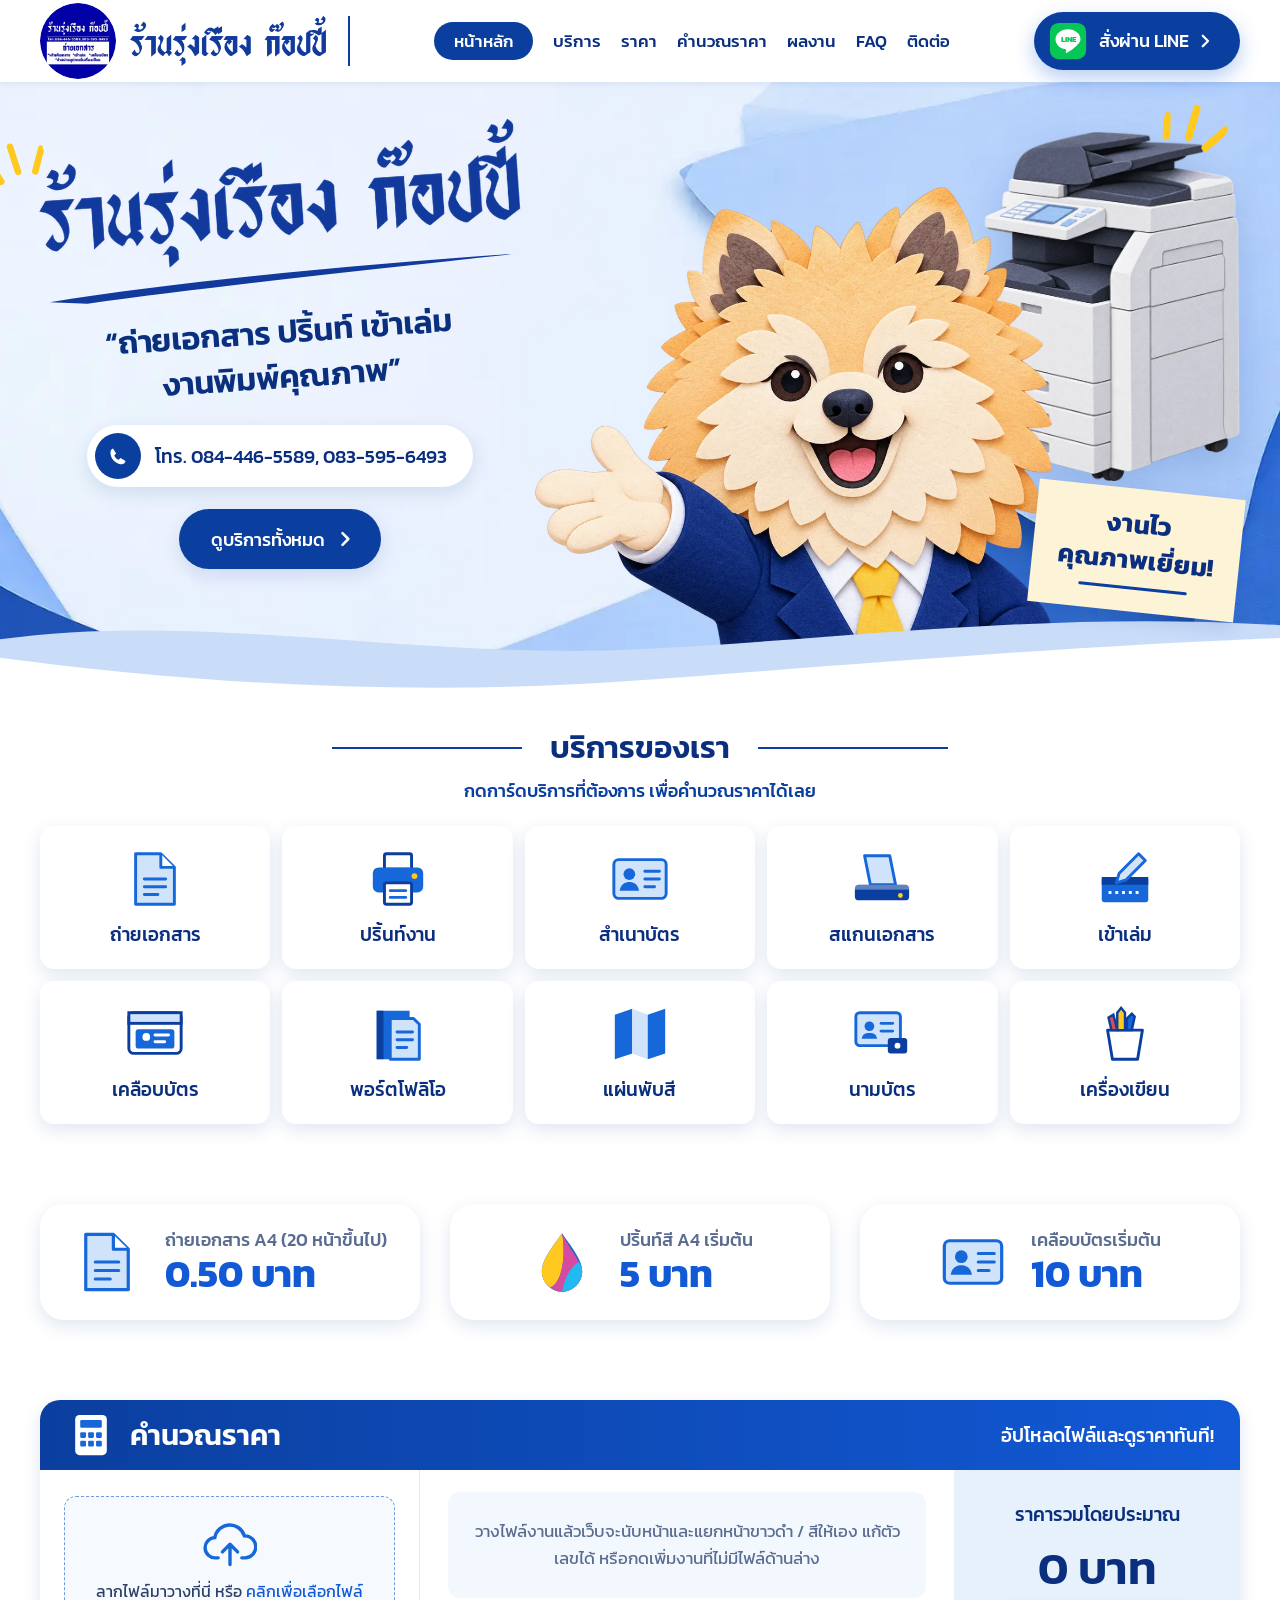
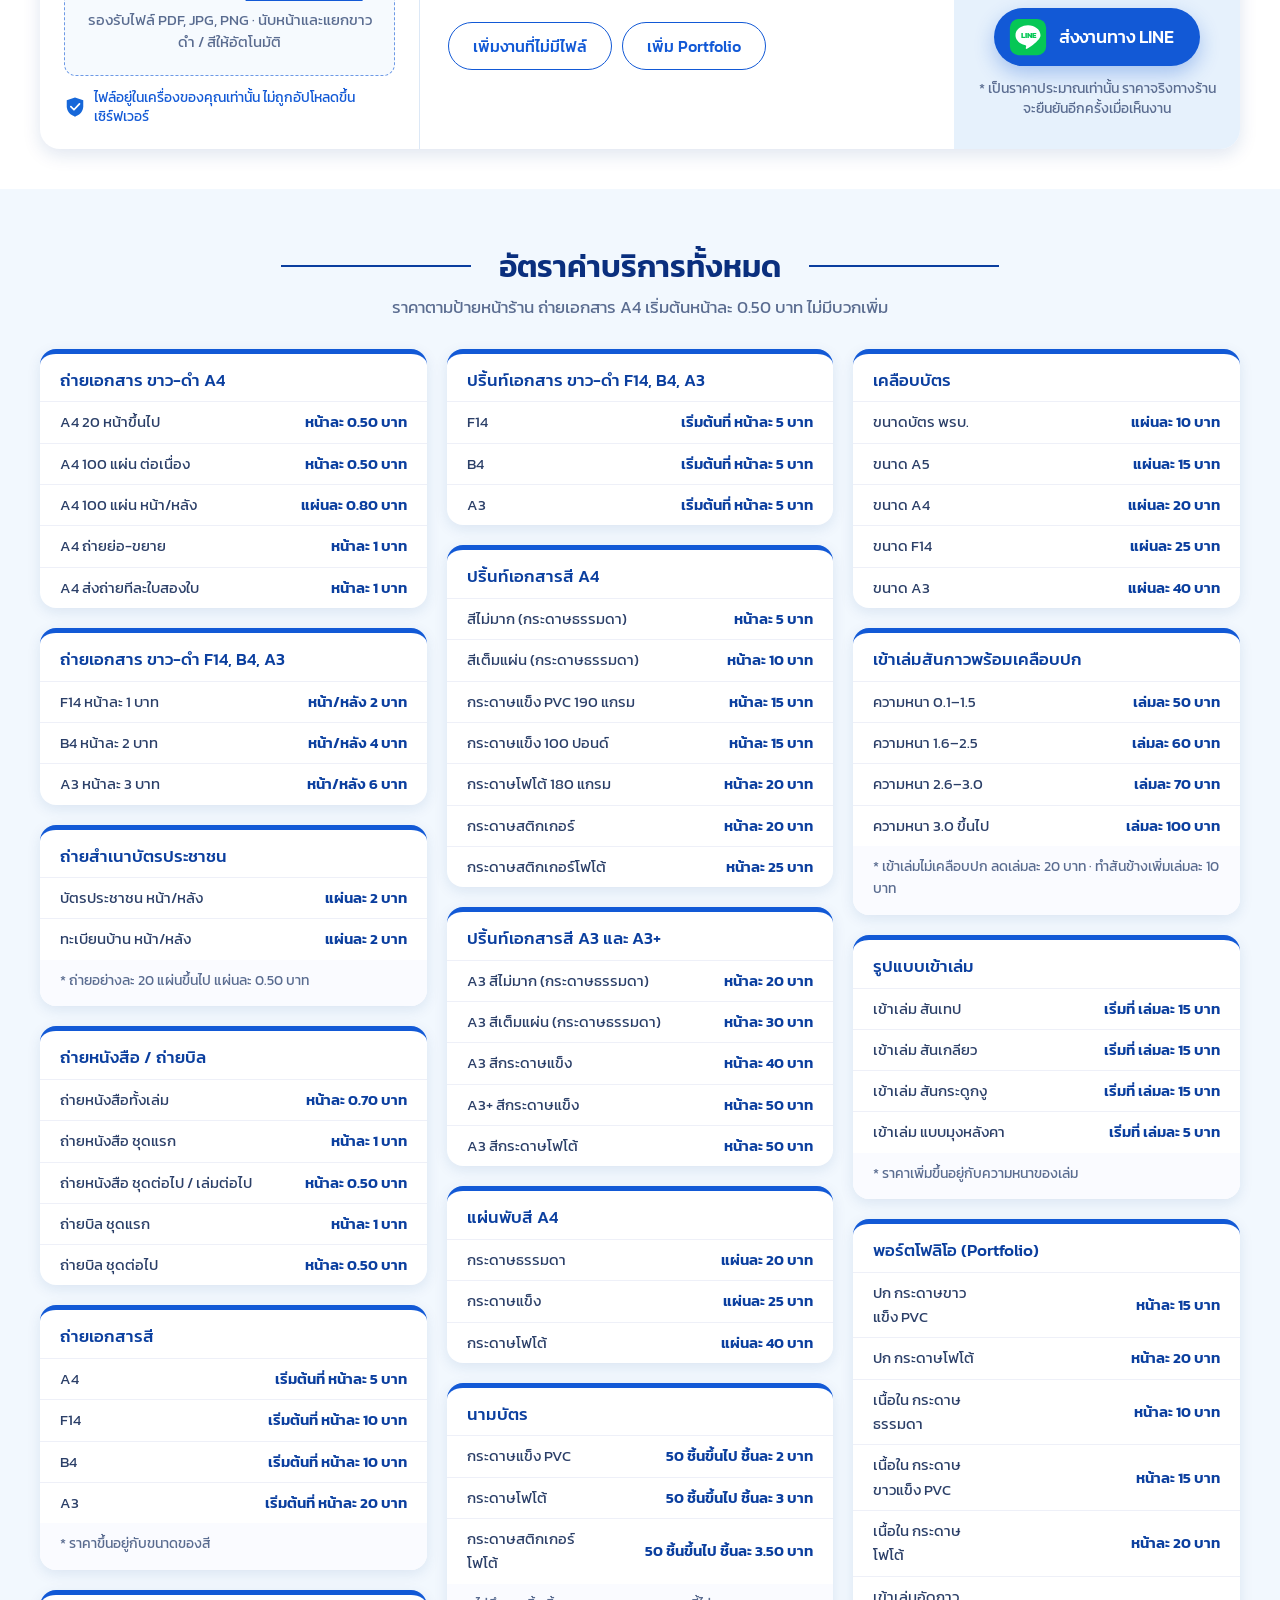
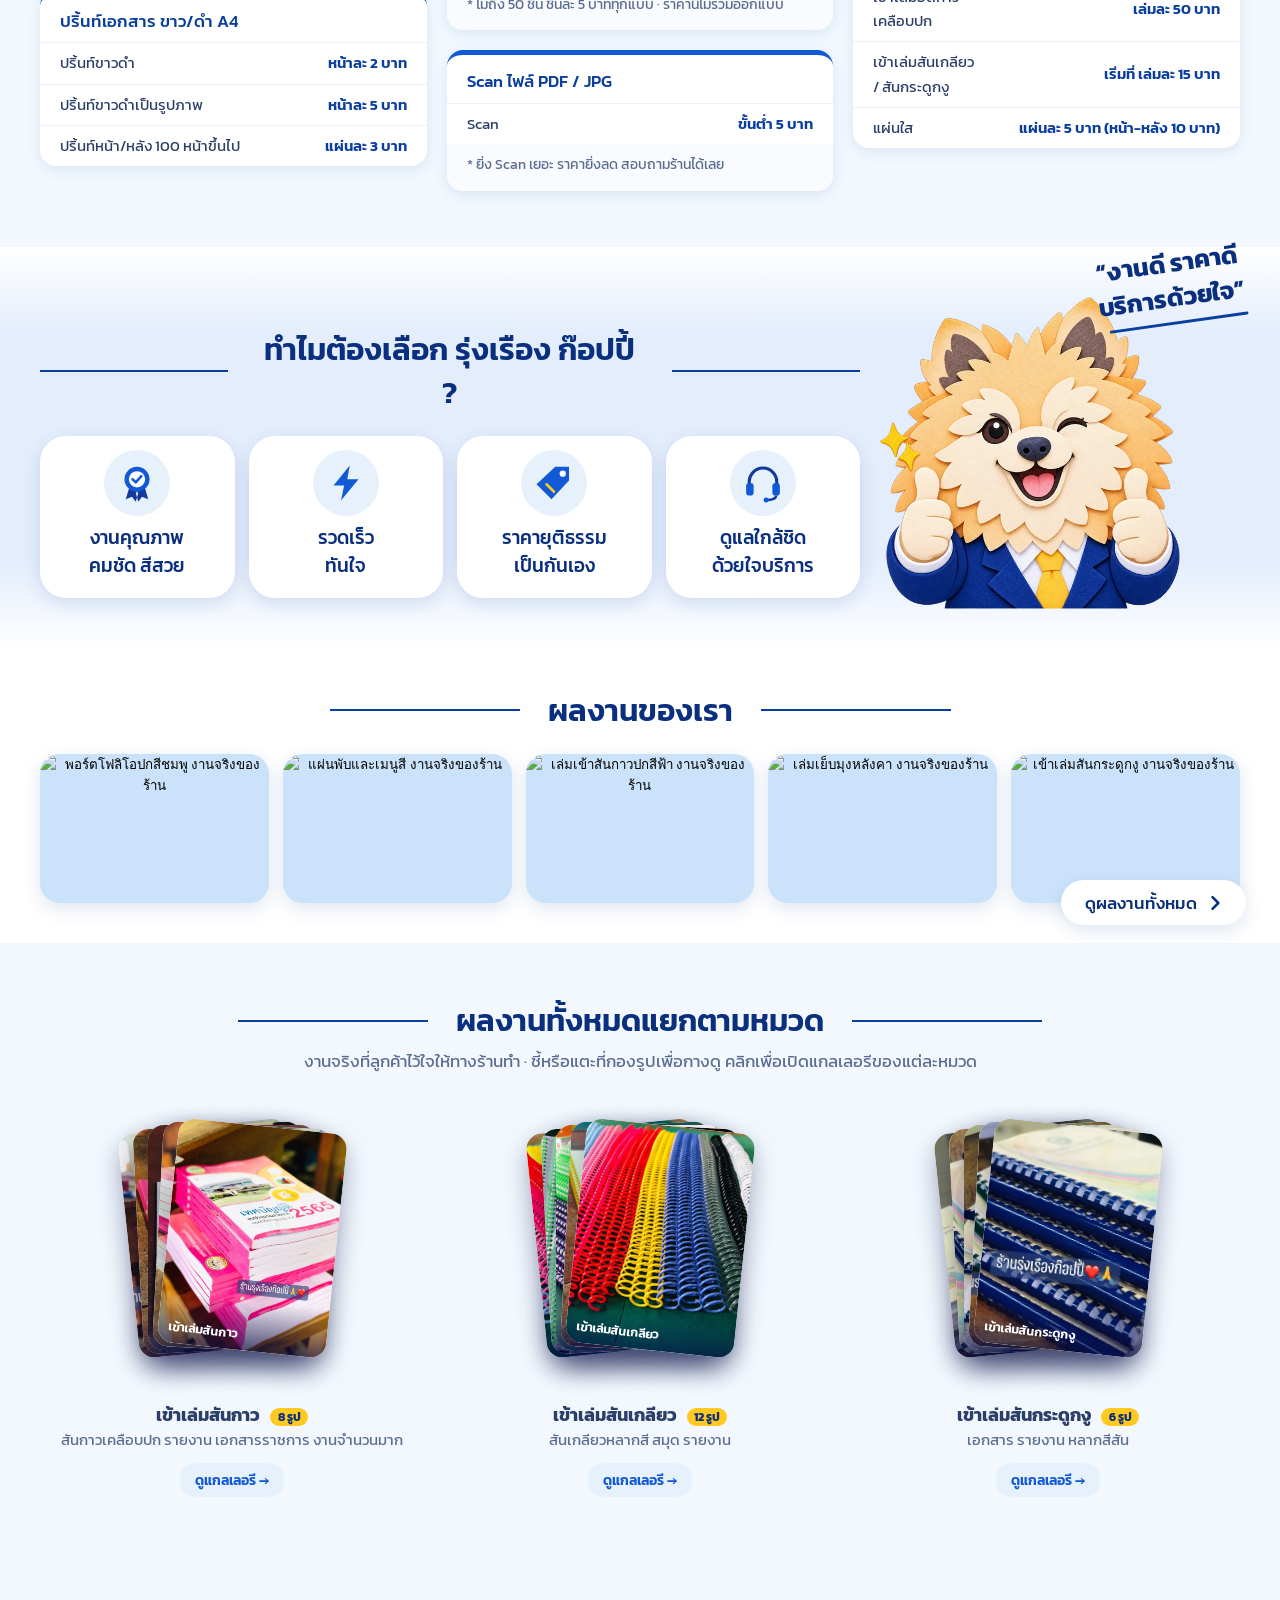
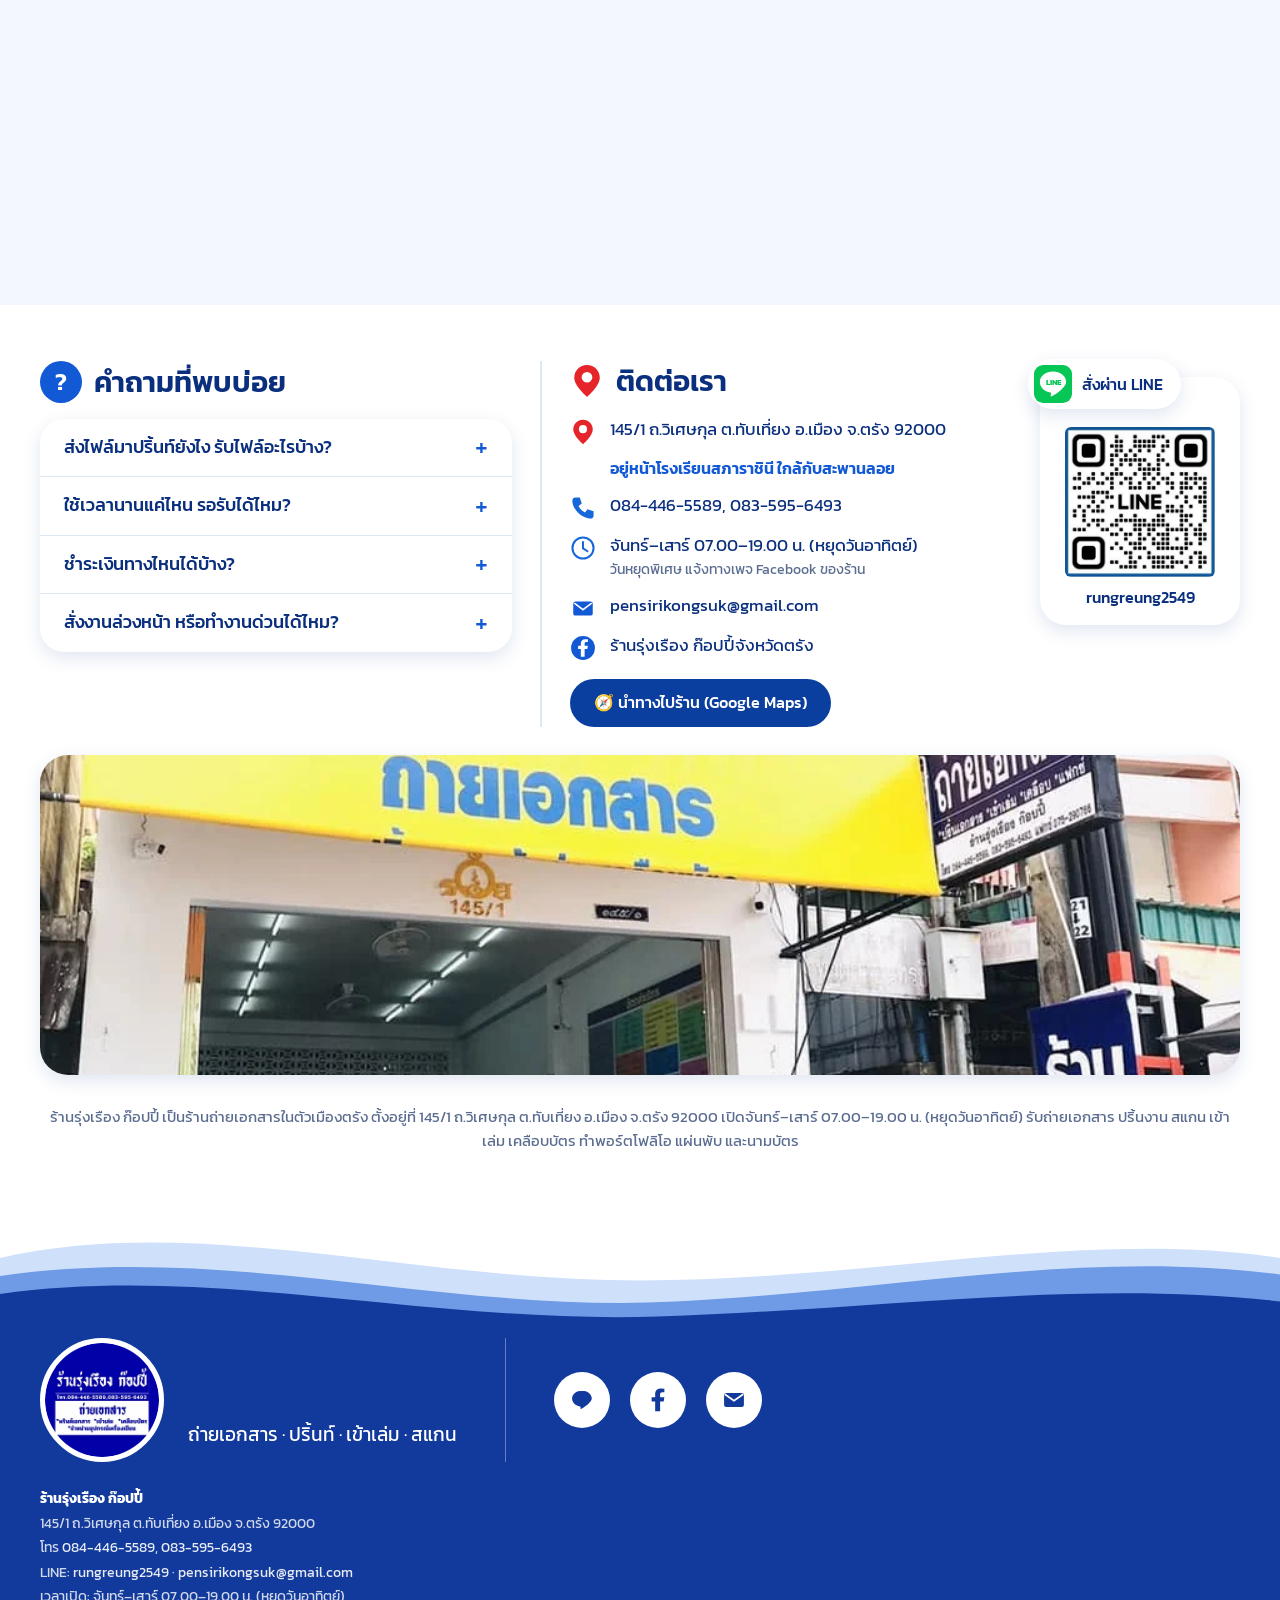
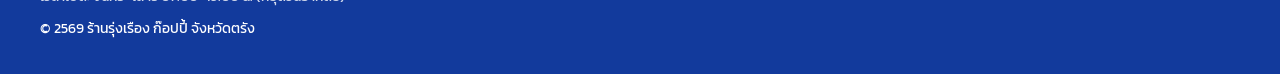
==== commit 3832e968: "Ship the mascot homepage from Figma v6 Header, hero, why-us strip, FAQ/contact row and footer follow" ====
--- a/index.html
+++ b/index.html
@@ -188,17 +188,19 @@
   <header class="nav" id="nav">
     <div class="container nav__inner">
       <a href="#top" class="nav__brand" aria-label="ร้านรุ่งเรือง ก๊อปปี้ หน้าแรก">
-        <img src="images/brand/logo-sign.webp" width="828" height="248" alt="ร้านรุ่งเรือง ก๊อปปี้">
+        <img class="nav__logo" src="images/brand/logo-round.webp" width="240" height="240" alt="">
+        <span class="nav__name"><img src="images/brand/wordmark-navy.webp" width="700" height="182" alt="ร้านรุ่งเรือง ก๊อปปี้"><small>ถ่ายเอกสาร · ปริ้นท์ · เข้าเล่ม · สแกน</small></span>
       </a>
       <nav class="nav__links" id="navLinks">
+        <a href="#top" class="is-active">หน้าหลัก</a>
         <a href="#services">บริการ</a>
         <a href="#prices">ราคา</a>
         <a href="#calculator">คำนวณราคา</a>
-        <a href="#works">ผลงาน</a>
-        <a href="#faq">คำถามที่พบบ่อย</a>
-        <a href="#contact">ติดต่อร้าน</a>
+        <a href="#highlights">ผลงาน</a>
+        <a href="#faq">FAQ</a>
+        <a href="#contact">ติดต่อ</a>
       </nav>
-      <a class="btn btn--line nav__line" data-line-link href="https://lin.ee/R92xUrz" target="_blank" rel="noopener"><svg class="ico" aria-hidden="true"><use href="#i-line"/></svg> ส่งงานทาง LINE</a>
+      <a class="btn btn--line nav__line" data-line-link href="https://lin.ee/R92xUrz" target="_blank" rel="noopener"><svg class="ico" aria-hidden="true"><use href="#i-line"/></svg> สั่งผ่าน LINE <svg class="chev" viewBox="0 0 24 24" aria-hidden="true"><path d="M9 5l7 7-7 7" fill="none" stroke="currentColor" stroke-width="3" stroke-linecap="round" stroke-linejoin="round"/></svg></a>
       <button class="nav__toggle" id="navToggle" aria-label="เปิดเมนู" aria-expanded="false">
         <span></span><span></span><span></span>
       </button>
@@ -207,40 +209,29 @@
 
   <!-- ================= HERO ================= -->
   <section class="hero" id="top">
-    <div class="hero__clouds" aria-hidden="true"><i></i><i></i><i></i><i></i></div>
-    <div class="hero__photo">
-      <img src="images/brand/hero-storefront.webp" width="960" height="415" fetchpriority="high" alt="หน้าร้านรุ่งเรือง ก๊อปปี้ ตึกป้ายสีเหลืองคำว่าถ่ายเอกสาร ถนนวิเศษกุล จังหวัดตรัง">
-    </div>
     <div class="container hero__inner">
       <div class="hero__content">
-        <h1 class="hero__title"><span class="sr-only">ร้านรุ่งเรือง ก๊อปปี้ ร้านถ่ายเอกสาร จังหวัดตรัง </span><span class="nw">งานพิมพ์ครบ</span> <span class="nw hero__line2">จบในร้านเดียว<svg class="swoosh" viewBox="0 0 204 20" fill="none" preserveAspectRatio="none" aria-hidden="true"><path d="M3 16C61 5 143 3 201 7" stroke="#FFC91F" stroke-width="6" stroke-linecap="round"/></svg></span><svg class="spark" viewBox="0 0 60 84" fill="none" aria-hidden="true"><path d="M6 6l8 26M34 30l20-18M26 60l28-2" stroke="#FFC91F" stroke-width="7" stroke-linecap="round"/></svg></h1>
-        <p class="hero__lead"><span class="nw">ส่งไฟล์งานผ่าน LINE ได้เลย</span> <span class="nw">แล้วมารับงานที่ร้าน</span></p>
-        <div class="hero__actions">
-          <a class="btn btn--line" data-line-link href="https://lin.ee/R92xUrz" target="_blank" rel="noopener"><svg class="ico" aria-hidden="true"><use href="#i-line"/></svg> ส่งงานทาง LINE</a>
-          <a class="btn btn--outline" href="#calculator"><svg class="ico ico--calc" aria-hidden="true"><use href="#i-calc"/></svg> คำนวณราคา <span aria-hidden="true">›</span></a>
-        </div>
-      </div>
-      <div class="hero__place">
-        <svg class="hero__pin" aria-hidden="true"><use href="#i-pin"/></svg>
-        <p class="place__pill">ร้านอยู่หน้า <mark>โรงเรียนสภาราชินี</mark> จังหวัดตรัง</p>
-        <p class="place__near">ใกล้กับสะพานลอย</p>
-        <svg class="spark" viewBox="0 0 60 84" fill="none" aria-hidden="true"><path d="M6 6l8 26M34 30l20-18M26 60l28-2" stroke="#FFC91F" stroke-width="7" stroke-linecap="round"/></svg>
+        <h1 class="hero__title"><span class="sr-only">ร้านรุ่งเรือง ก๊อปปี้ ร้านถ่ายเอกสาร จังหวัดตรัง</span><img src="images/brand/wordmark-navy.webp" width="700" height="182" alt="" fetchpriority="high"><svg class="spark" viewBox="0 0 60 50" aria-hidden="true"><path d="M8 40L2 22M28 34L26 6M46 38L58 16" stroke="#FFC91F" stroke-width="7" stroke-linecap="round"/></svg><svg class="swoosh" viewBox="0 0 460 26" preserveAspectRatio="none" aria-hidden="true"><path d="M4 20C130 8 300 4 456 4 300 10 150 16 40 24z" fill="#123a9c"/></svg></h1>
+        <p class="hero__lead">“ถ่ายเอกสาร ปริ้นท์ เข้าเล่ม<br>งานพิมพ์คุณภาพ”</p>
+        <a class="hero__phone" data-phone-link href="tel:0844465589"><span class="hero__phone-ico"><svg viewBox="0 0 48 48" aria-hidden="true"><path d="M16 12l5 8-3 3c1.5 3.5 4 6 7 7l3-3 8 5c-1 4-4 6-8 5-9-1.5-15-8-16-17-.5-4 1-7 4-8z" fill="currentColor"/></svg></span>โทร. 084-446-5589, 083-595-6493</a>
+        <a class="btn hero__cta" href="#services">ดูบริการทั้งหมด <svg class="chev" viewBox="0 0 24 24" aria-hidden="true"><path d="M9 5l7 7-7 7" fill="none" stroke="currentColor" stroke-width="3" stroke-linecap="round" stroke-linejoin="round"/></svg></a>
+      </div>
+      <div class="hero__art" aria-hidden="true">
+        <img class="hero__copier" src="images/brand/copier.webp" width="600" height="787" alt="">
+        <img class="hero__mascot" src="images/brand/mascot-reach.webp" width="900" height="928" alt="" fetchpriority="high">
+        <svg class="hero__spark" viewBox="0 0 60 50"><path d="M8 40L2 22M28 34L26 6M46 38L58 16" stroke="#FFC91F" stroke-width="7" stroke-linecap="round"/></svg>
+        <p class="hero__note">งานไว<br>คุณภาพเยี่ยม!</p>
       </div>
     </div>
-    <ul class="container hero__stats">
-      <li><svg aria-hidden="true"><use href="#i-doc"/></svg><div><span>ถ่ายเอกสาร A4 (20 หน้าขึ้นไป)</span><strong>0.50 บาท</strong></div></li>
-      <li><svg aria-hidden="true"><use href="#i-ink"/></svg><div><span>ปริ้นท์สี A4 เริ่มต้น</span><strong>5 บาท</strong></div></li>
-      <li><svg aria-hidden="true"><use href="#i-idcard"/></svg><div><span>เคลือบบัตรเริ่มต้น</span><strong>10 บาท</strong></div></li>
-    </ul>
   </section>
 
   <main>
-    <!-- ================= SERVICES + ราคาโดยย่อ ================= -->
+    <!-- ================= SERVICES ================= -->
     <section class="section section--first" id="services">
-      <div class="container split split--services">
-        <div>
-          <h2 class="sec-title">บริการของเรา</h2>
-          <div class="services">
+      <div class="container">
+        <h2 class="sec-title">บริการของเรา</h2>
+        <p class="sec-hint">กดการ์ดบริการที่ต้องการ เพื่อคำนวณราคาได้เลย</p>
+        <div class="services">
             <button class="service reveal" type="button" data-service="copy"><svg aria-hidden="true"><use href="#i-doc"/></svg><h3>ถ่ายเอกสาร</h3><p class="sr-only">ขาว-ดำ และสี ขนาด A4, F14, B4, A3 ถ่ายหน้า/หลัง ถ่ายหนังสือ และถ่ายบิล · กดเพื่อคำนวณราคา</p></button>
             <button class="service reveal" type="button" data-service="print"><svg aria-hidden="true"><use href="#i-print"/></svg><h3>ปริ้นท์งาน</h3><p class="sr-only">ขาว-ดำ / สี บนกระดาษธรรมดา กระดาษแข็ง โฟโต้ และสติกเกอร์ สูงสุด A3+ · กดเพื่อคำนวณราคา</p></button>
             <button class="service reveal" type="button" data-service="id-copy"><svg aria-hidden="true"><use href="#i-idcard"/></svg><h3>สำเนาบัตร</h3><p class="sr-only">ถ่ายสำเนาบัตรประชาชน ทะเบียนบ้าน หน้า/หลังในแผ่นเดียว · กดเพื่อคำนวณราคา</p></button>
@@ -251,13 +242,7 @@
             <button class="service reveal" type="button" data-service="leaflet"><svg aria-hidden="true"><use href="#i-leaflet"/></svg><h3>แผ่นพับสี</h3><p class="sr-only">แผ่นพับ A4 กระดาษธรรมดา กระดาษแข็ง และโฟโต้ · กดเพื่อคำนวณราคา</p></button>
             <button class="service reveal" type="button" data-service="namecard"><svg aria-hidden="true"><use href="#i-namecard"/></svg><h3>นามบัตร</h3><p class="sr-only">กระดาษแข็ง PVC โฟโต้ และสติกเกอร์โฟโต้ ราคาไม่รวมออกแบบ · กดเพื่อคำนวณราคา</p></button>
             <article class="service service--static reveal"><svg aria-hidden="true"><use href="#i-pen"/></svg><h3>เครื่องเขียน</h3><p class="sr-only">ปากกา ดินสอ ไฮไลท์ กระดาษ และอุปกรณ์เครื่องเขียนครบครัน มีจำหน่ายที่หน้าร้าน</p></article>
-          </div>
-        </div>
-        <aside class="brief reveal">
-          <h2 class="sec-title">ตารางราคาโดยย่อ</h2>
-          <table><tbody><tr><td>ถ่ายเอกสาร A4 ขาว-ดำ</td><td>0.50 บาท/หน้า</td></tr><tr><td>ถ่ายเอกสาร A4 สี เริ่มต้น</td><td>5 บาท/หน้า</td></tr><tr><td>ปริ้นท์ขาว-ดำ A4</td><td>2 บาท/หน้า</td></tr><tr><td>ปริ้นท์สี A4 เริ่มต้น</td><td>5 บาท/หน้า</td></tr><tr><td>เข้าเล่มสันกาว เริ่มต้น</td><td>30 บาท/เล่ม</td></tr><tr><td>เคลือบบัตร เริ่มต้น</td><td>10 บาท/แผ่น</td></tr></tbody></table>
-          <a class="more" href="#prices">ดูราคาทั้งหมด <span aria-hidden="true">→</span></a>
-        </aside>
+        </div>
       </div>
       <div class="container">
         <!-- บริการที่ไม่มี: เติมข้อมูลใน js/data.js → UNAVAILABLE_SERVICES -->
@@ -267,6 +252,15 @@
           <ul id="unavailableList"></ul>
         </div>
       </div>
+    </section>
+
+    <!-- ================= ราคาเริ่มต้น ================= -->
+    <section class="section section--stats" aria-label="ราคาเริ่มต้น">
+    <ul class="container stats">
+      <li><svg aria-hidden="true"><use href="#i-doc"/></svg><div><span>ถ่ายเอกสาร A4 (20 หน้าขึ้นไป)</span><strong>0.50 บาท</strong></div></li>
+      <li><svg aria-hidden="true"><use href="#i-ink"/></svg><div><span>ปริ้นท์สี A4 เริ่มต้น</span><strong>5 บาท</strong></div></li>
+      <li><svg aria-hidden="true"><use href="#i-idcard"/></svg><div><span>เคลือบบัตรเริ่มต้น</span><strong>10 บาท</strong></div></li>
+    </ul>
     </section>
 
     <!-- ================= CALCULATOR ================= -->
@@ -310,15 +304,160 @@
       </div>
     </section>
 
-    <!-- ================= ผลงานเด่น + FAQ ================= -->
-    <section class="section">
-      <div class="container split split--works">
-        <div>
-          <div class="sec-row"><h2 class="sec-title">ผลงานของเรา</h2><a class="more" href="#works">ดูผลงานทั้งหมด <span aria-hidden="true">→</span></a></div>
-          <div class="wtiles reveal"><button class="wtile" type="button" data-gallery="portfolio" aria-label="เปิดแกลเลอรี พอร์ตโฟลิโอปกสีชมพู งานจริงของร้าน"><img src="images/thumbs/portfolio/05.webp" alt="พอร์ตโฟลิโอปกสีชมพู งานจริงของร้าน" loading="lazy"></button><button class="wtile" type="button" data-gallery="color-print" aria-label="เปิดแกลเลอรี แผ่นพับและเมนูสี งานจริงของร้าน"><img src="images/thumbs/color-print/02.webp" alt="แผ่นพับและเมนูสี งานจริงของร้าน" loading="lazy"></button><button class="wtile" type="button" data-gallery="binding" aria-label="เปิดแกลเลอรี เล่มเข้าสันกาวปกสีฟ้า งานจริงของร้าน"><img src="images/thumbs/binding/07.webp" alt="เล่มเข้าสันกาวปกสีฟ้า งานจริงของร้าน" loading="lazy"></button><button class="wtile" type="button" data-gallery="saddle" aria-label="เปิดแกลเลอรี เล่มเย็บมุงหลังคา งานจริงของร้าน"><img src="images/thumbs/saddle/03.webp" alt="เล่มเย็บมุงหลังคา งานจริงของร้าน" loading="lazy"></button></div>
-        </div>
-        <div id="faq">
-          <div class="sec-row"><h2 class="sec-title">คำถามที่พบบ่อย</h2></div>
+    <!-- ================= PRICES ================= -->
+    <section class="section section--tint" id="prices">
+      <div class="container">
+        <div class="sec-head reveal">
+          <h2 class="sec-title">อัตราค่าบริการทั้งหมด</h2>
+          <p>ราคาตามป้ายหน้าร้าน ถ่ายเอกสาร A4 เริ่มต้นหน้าละ 0.50 บาท ไม่มีบวกเพิ่ม</p>
+        </div>
+        <div class="prices" id="priceBoard"><!-- prerender:prices -->
+          <article class="pcard tone-slate reveal">
+            <h3>ถ่ายเอกสาร ขาว-ดำ A4</h3>
+            <table><tbody><tr><td>A4 20 หน้าขึ้นไป</td><td>หน้าละ 0.50 บาท</td></tr><tr><td>A4 100 แผ่น ต่อเนื่อง</td><td>หน้าละ 0.50 บาท</td></tr><tr><td>A4 100 แผ่น หน้า/หลัง</td><td>แผ่นละ 0.80 บาท</td></tr><tr><td>A4 ถ่ายย่อ-ขยาย</td><td>หน้าละ 1 บาท</td></tr><tr><td>A4 ส่งถ่ายทีละใบสองใบ</td><td>หน้าละ 1 บาท</td></tr></tbody></table>
+            
+          </article>
+          <article class="pcard tone-slate reveal">
+            <h3>ถ่ายเอกสาร ขาว-ดำ F14, B4, A3</h3>
+            <table><tbody><tr><td>F14 หน้าละ 1 บาท</td><td>หน้า/หลัง 2 บาท</td></tr><tr><td>B4 หน้าละ 2 บาท</td><td>หน้า/หลัง 4 บาท</td></tr><tr><td>A3 หน้าละ 3 บาท</td><td>หน้า/หลัง 6 บาท</td></tr></tbody></table>
+            
+          </article>
+          <article class="pcard tone-sky reveal">
+            <h3>ถ่ายสำเนาบัตรประชาชน</h3>
+            <table><tbody><tr><td>บัตรประชาชน หน้า/หลัง</td><td>แผ่นละ 2 บาท</td></tr><tr><td>ทะเบียนบ้าน หน้า/หลัง</td><td>แผ่นละ 2 บาท</td></tr></tbody></table>
+            <p class="pcard__note">* ถ่ายอย่างละ 20 แผ่นขึ้นไป แผ่นละ 0.50 บาท</p>
+          </article>
+          <article class="pcard tone-orange reveal">
+            <h3>ถ่ายหนังสือ / ถ่ายบิล</h3>
+            <table><tbody><tr><td>ถ่ายหนังสือทั้งเล่ม</td><td>หน้าละ 0.70 บาท</td></tr><tr><td>ถ่ายหนังสือ ชุดแรก</td><td>หน้าละ 1 บาท</td></tr><tr><td>ถ่ายหนังสือ ชุดต่อไป / เล่มต่อไป</td><td>หน้าละ 0.50 บาท</td></tr><tr><td>ถ่ายบิล ชุดแรก</td><td>หน้าละ 1 บาท</td></tr><tr><td>ถ่ายบิล ชุดต่อไป</td><td>หน้าละ 0.50 บาท</td></tr></tbody></table>
+            
+          </article>
+          <article class="pcard tone-mint reveal">
+            <h3>ถ่ายเอกสารสี</h3>
+            <table><tbody><tr><td>A4</td><td>เริ่มต้นที่ หน้าละ 5 บาท</td></tr><tr><td>F14</td><td>เริ่มต้นที่ หน้าละ 10 บาท</td></tr><tr><td>B4</td><td>เริ่มต้นที่ หน้าละ 10 บาท</td></tr><tr><td>A3</td><td>เริ่มต้นที่ หน้าละ 20 บาท</td></tr></tbody></table>
+            <p class="pcard__note">* ราคาขึ้นอยู่กับขนาดของสี</p>
+          </article>
+          <article class="pcard tone-orange reveal">
+            <h3>ปริ้นท์เอกสาร ขาว/ดำ A4</h3>
+            <table><tbody><tr><td>ปริ้นท์ขาวดำ</td><td>หน้าละ 2 บาท</td></tr><tr><td>ปริ้นท์ขาวดำเป็นรูปภาพ</td><td>หน้าละ 5 บาท</td></tr><tr><td>ปริ้นท์หน้า/หลัง 100 หน้าขึ้นไป</td><td>แผ่นละ 3 บาท</td></tr></tbody></table>
+            
+          </article>
+          <article class="pcard tone-blue reveal">
+            <h3>ปริ้นท์เอกสาร ขาว-ดำ F14, B4, A3</h3>
+            <table><tbody><tr><td>F14</td><td>เริ่มต้นที่ หน้าละ 5 บาท</td></tr><tr><td>B4</td><td>เริ่มต้นที่ หน้าละ 5 บาท</td></tr><tr><td>A3</td><td>เริ่มต้นที่ หน้าละ 5 บาท</td></tr></tbody></table>
+            
+          </article>
+          <article class="pcard tone-violet reveal">
+            <h3>ปริ้นท์เอกสารสี A4</h3>
+            <table><tbody><tr><td>สีไม่มาก (กระดาษธรรมดา)</td><td>หน้าละ 5 บาท</td></tr><tr><td>สีเต็มแผ่น (กระดาษธรรมดา)</td><td>หน้าละ 10 บาท</td></tr><tr><td>กระดาษแข็ง PVC 190 แกรม</td><td>หน้าละ 15 บาท</td></tr><tr><td>กระดาษแข็ง 100 ปอนด์</td><td>หน้าละ 15 บาท</td></tr><tr><td>กระดาษโฟโต้ 180 แกรม</td><td>หน้าละ 20 บาท</td></tr><tr><td>กระดาษสติกเกอร์</td><td>หน้าละ 20 บาท</td></tr><tr><td>กระดาษสติกเกอร์โฟโต้</td><td>หน้าละ 25 บาท</td></tr></tbody></table>
+            
+          </article>
+          <article class="pcard tone-yellow reveal">
+            <h3>ปริ้นท์เอกสารสี A3 และ A3+</h3>
+            <table><tbody><tr><td>A3 สีไม่มาก (กระดาษธรรมดา)</td><td>หน้าละ 20 บาท</td></tr><tr><td>A3 สีเต็มแผ่น (กระดาษธรรมดา)</td><td>หน้าละ 30 บาท</td></tr><tr><td>A3 สีกระดาษแข็ง</td><td>หน้าละ 40 บาท</td></tr><tr><td>A3+ สีกระดาษแข็ง</td><td>หน้าละ 50 บาท</td></tr><tr><td>A3 สีกระดาษโฟโต้</td><td>หน้าละ 50 บาท</td></tr></tbody></table>
+            
+          </article>
+          <article class="pcard tone-violet reveal">
+            <h3>แผ่นพับสี A4</h3>
+            <table><tbody><tr><td>กระดาษธรรมดา</td><td>แผ่นละ 20 บาท</td></tr><tr><td>กระดาษแข็ง</td><td>แผ่นละ 25 บาท</td></tr><tr><td>กระดาษโฟโต้</td><td>แผ่นละ 40 บาท</td></tr></tbody></table>
+            
+          </article>
+          <article class="pcard tone-blue reveal">
+            <h3>นามบัตร</h3>
+            <table><tbody><tr><td>กระดาษแข็ง PVC</td><td>50 ชิ้นขึ้นไป ชิ้นละ 2 บาท</td></tr><tr><td>กระดาษโฟโต้</td><td>50 ชิ้นขึ้นไป ชิ้นละ 3 บาท</td></tr><tr><td>กระดาษสติกเกอร์โฟโต้</td><td>50 ชิ้นขึ้นไป ชิ้นละ 3.50 บาท</td></tr></tbody></table>
+            <p class="pcard__note">* ไม่ถึง 50 ชิ้น ชิ้นละ 5 บาททุกแบบ · ราคานี้ไม่รวมออกแบบ</p>
+          </article>
+          <article class="pcard tone-peach reveal">
+            <h3>Scan ไฟล์ PDF / JPG</h3>
+            <table><tbody><tr><td>Scan</td><td>ขั้นต่ำ 5 บาท</td></tr></tbody></table>
+            <p class="pcard__note">* ยิ่ง Scan เยอะ ราคายิ่งลด สอบถามร้านได้เลย</p>
+          </article>
+          <article class="pcard tone-sand reveal">
+            <h3>เคลือบบัตร</h3>
+            <table><tbody><tr><td>ขนาดบัตร พรบ.</td><td>แผ่นละ 10 บาท</td></tr><tr><td>ขนาด A5</td><td>แผ่นละ 15 บาท</td></tr><tr><td>ขนาด A4</td><td>แผ่นละ 20 บาท</td></tr><tr><td>ขนาด F14</td><td>แผ่นละ 25 บาท</td></tr><tr><td>ขนาด A3</td><td>แผ่นละ 40 บาท</td></tr></tbody></table>
+            
+          </article>
+          <article class="pcard tone-green reveal">
+            <h3>เข้าเล่มสันกาวพร้อมเคลือบปก</h3>
+            <table><tbody><tr><td>ความหนา 0.1–1.5</td><td>เล่มละ 50 บาท</td></tr><tr><td>ความหนา 1.6–2.5</td><td>เล่มละ 60 บาท</td></tr><tr><td>ความหนา 2.6–3.0</td><td>เล่มละ 70 บาท</td></tr><tr><td>ความหนา 3.0 ขึ้นไป</td><td>เล่มละ 100 บาท</td></tr></tbody></table>
+            <p class="pcard__note">* เข้าเล่มไม่เคลือบปก ลดเล่มละ 20 บาท · ทำสันข้างเพิ่มเล่มละ 10 บาท</p>
+          </article>
+          <article class="pcard tone-pink reveal">
+            <h3>รูปแบบเข้าเล่ม</h3>
+            <table><tbody><tr><td>เข้าเล่ม สันเทป</td><td>เริ่มที่ เล่มละ 15 บาท</td></tr><tr><td>เข้าเล่ม สันเกลียว</td><td>เริ่มที่ เล่มละ 15 บาท</td></tr><tr><td>เข้าเล่ม สันกระดูกงู</td><td>เริ่มที่ เล่มละ 15 บาท</td></tr><tr><td>เข้าเล่ม แบบมุงหลังคา</td><td>เริ่มที่ เล่มละ 5 บาท</td></tr></tbody></table>
+            <p class="pcard__note">* ราคาเพิ่มขึ้นอยู่กับความหนาของเล่ม</p>
+          </article>
+          <article class="pcard tone-pink reveal">
+            <h3>พอร์ตโฟลิโอ (Portfolio)</h3>
+            <table><tbody><tr><td>ปก กระดาษขาวแข็ง PVC</td><td>หน้าละ 15 บาท</td></tr><tr><td>ปก กระดาษโฟโต้</td><td>หน้าละ 20 บาท</td></tr><tr><td>เนื้อใน กระดาษธรรมดา</td><td>หน้าละ 10 บาท</td></tr><tr><td>เนื้อใน กระดาษขาวแข็ง PVC</td><td>หน้าละ 15 บาท</td></tr><tr><td>เนื้อใน กระดาษโฟโต้</td><td>หน้าละ 20 บาท</td></tr><tr><td>เข้าเล่มอัดกาวเคลือบปก</td><td>เล่มละ 50 บาท</td></tr><tr><td>เข้าเล่มสันเกลียว / สันกระดูกงู</td><td>เริ่มที่ เล่มละ 15 บาท</td></tr><tr><td>แผ่นใส</td><td>แผ่นละ 5 บาท (หน้า-หลัง 10 บาท)</td></tr></tbody></table>
+            
+          </article>
+        <!-- /prerender:prices --></div>
+      </div>
+    </section>
+
+    <!-- ================= ทำไมต้องเลือก ================= -->
+    <section class="why" aria-labelledby="whyTitle">
+      <div class="container why__inner">
+        <div class="why__main">
+          <h2 class="sec-title" id="whyTitle">ทำไมต้องเลือก รุ่งเรือง ก๊อปปี้ ?</h2>
+          <ul class="why__cards">
+            <li class="reveal"><span class="why__ico"><svg viewBox="0 0 64 64" aria-hidden="true"><path d="M20 38l-6 20 10-4 6 8 4-14M44 38l6 20-10-4-6 8-4-14" fill="#123a9c"/><circle cx="32" cy="26" r="20" fill="#1259d6"/><circle cx="32" cy="26" r="13" fill="#fff"/><path d="M25 26l5 5 9-10" fill="none" stroke="#1259d6" stroke-width="4" stroke-linecap="round" stroke-linejoin="round"/></svg></span><span>งานคุณภาพ<br>คมชัด สีสวย</span></li>
+            <li class="reveal"><span class="why__ico"><svg viewBox="0 0 64 64" aria-hidden="true"><path d="M38 4L12 36h17l-5 24 28-34H34z" fill="#1259d6"/></svg></span><span>รวดเร็ว<br>ทันใจ</span></li>
+            <li class="reveal"><span class="why__ico"><svg viewBox="0 0 64 64" aria-hidden="true"><path d="M34 6h22v22L28 58 4 34z" fill="#1259d6"/><circle cx="46" cy="17" r="5" fill="#fff"/><path d="M20 34l12 12" stroke="#ffc91f" stroke-width="4" stroke-linecap="round"/></svg></span><span>ราคายุติธรรม<br>เป็นกันเอง</span></li>
+            <li class="reveal"><span class="why__ico"><svg viewBox="0 0 64 64" aria-hidden="true"><path d="M10 36v-6a22 22 0 0144 0v6" fill="none" stroke="#123a9c" stroke-width="5"/><rect x="5" y="32" width="12" height="20" rx="5" fill="#1259d6"/><rect x="47" y="32" width="12" height="20" rx="5" fill="#1259d6"/><path d="M53 52c0 5-6 7-14 7" fill="none" stroke="#123a9c" stroke-width="4"/><circle cx="37" cy="59" r="4" fill="#1259d6"/></svg></span><span>ดูแลใกล้ชิด<br>ด้วยใจบริการ</span></li>
+          </ul>
+        </div>
+        <div class="why__mascot" aria-hidden="true">
+          <img src="images/brand/mascot-thumbs.webp" width="560" height="583" alt="" loading="lazy">
+          <p class="why__quote">“งานดี ราคาดี<br>บริการด้วยใจ”</p>
+        </div>
+      </div>
+    </section>
+
+    <!-- ================= ผลงานเด่น ================= -->
+    <section class="section" id="highlights">
+      <div class="container">
+        <h2 class="sec-title">ผลงานของเรา</h2>
+        <div class="wtiles-wrap">
+          <div class="wtiles reveal"><button class="wtile" type="button" data-gallery="portfolio" aria-label="เปิดแกลเลอรี พอร์ตโฟลิโอปกสีชมพู งานจริงของร้าน"><img src="images/thumbs/portfolio/05.webp" alt="พอร์ตโฟลิโอปกสีชมพู งานจริงของร้าน" loading="lazy"></button><button class="wtile" type="button" data-gallery="color-print" aria-label="เปิดแกลเลอรี แผ่นพับและเมนูสี งานจริงของร้าน"><img src="images/thumbs/color-print/02.webp" alt="แผ่นพับและเมนูสี งานจริงของร้าน" loading="lazy"></button><button class="wtile" type="button" data-gallery="binding" aria-label="เปิดแกลเลอรี เล่มเข้าสันกาวปกสีฟ้า งานจริงของร้าน"><img src="images/thumbs/binding/07.webp" alt="เล่มเข้าสันกาวปกสีฟ้า งานจริงของร้าน" loading="lazy"></button><button class="wtile" type="button" data-gallery="saddle" aria-label="เปิดแกลเลอรี เล่มเย็บมุงหลังคา งานจริงของร้าน"><img src="images/thumbs/saddle/03.webp" alt="เล่มเย็บมุงหลังคา งานจริงของร้าน" loading="lazy"></button><button class="wtile" type="button" data-gallery="comb" aria-label="เปิดแกลเลอรี เข้าเล่มสันกระดูกงู งานจริงของร้าน"><img src="images/thumbs/comb/01.webp" alt="เข้าเล่มสันกระดูกงู งานจริงของร้าน" loading="lazy"></button></div>
+          <a class="wtiles__more" href="#works">ดูผลงานทั้งหมด <svg class="chev" viewBox="0 0 24 24" aria-hidden="true"><path d="M9 5l7 7-7 7" fill="none" stroke="currentColor" stroke-width="3" stroke-linecap="round" stroke-linejoin="round"/></svg></a>
+        </div>
+      </div>
+    </section>
+
+    <!-- ================= WORKS ================= -->
+    <section class="section section--tint" id="works">
+      <div class="container">
+        <div class="sec-head reveal">
+          <h2 class="sec-title">ผลงานทั้งหมดแยกตามหมวด</h2>
+          <p>งานจริงที่ลูกค้าไว้ใจให้ทางร้านทำ · ชี้หรือแตะที่กองรูปเพื่อกางดู คลิกเพื่อเปิดแกลเลอรีของแต่ละหมวด</p>
+        </div>
+        <div class="decks" id="decks"></div>
+
+        <div class="portfolio-info reveal">
+          <div class="portfolio-info__text">
+            <h3>เตรียมไฟล์ Portfolio ยังไงให้สวย</h3>
+            <ol>
+              <li>บันทึกเป็นไฟล์ <b>PDF</b> ป้องกันฟอนต์เลื่อนหรือตกหล่น</li>
+              <li>ไม่ทำงานชิดขอบทั้ง 4 ด้าน เพื่อความสวยงามตอนเข้าเล่ม</li>
+              <li>ตรวจเช็คไฟล์ให้เรียบร้อยก่อนส่ง เพราะแก้เล่มใช้เวลานานกว่าเข้าเล่มใหม่</li>
+              <li>ส่งไฟล์ล่วงหน้า <b>อย่างน้อย 2 ชั่วโมง</b> ก่อนมารับ</li>
+            </ol>
+            <p class="muted">กระดาษโฟโต้: มันเงา สีสดสวย · กระดาษขาวแข็ง PVC: ไม่มันวาว สีออกละมุน</p>
+          </div>
+          <a class="portfolio-info__img" href="images/samples/port.jpg" target="_blank" rel="noopener">
+            <img src="images/crops/port-720.webp" width="720" height="1018" alt="รายละเอียดการทำ Portfolio: ราคากระดาษปก PVC และโฟโต้ เนื้อใน และค่าเข้าเล่มสันกาว 50 บาท" loading="lazy">
+          </a>
+        </div>
+      </div>
+    </section>
+
+    <!-- ================= FAQ + CONTACT ================= -->
+    <section class="contact" id="contact">
+      <div class="container contact__row">
+        <div class="contact__faq" id="faq">
+          <h2 class="contact__h"><span class="contact__q" aria-hidden="true">?</span>คำถามที่พบบ่อย</h2>
           <div class="faq">
           <details class="faq__item">
             <summary>ส่งไฟล์มาปริ้นท์ยังไง รับไฟล์อะไรบ้าง?</summary>
@@ -340,178 +479,51 @@
             <summary>สั่งงานล่วงหน้า หรือทำงานด่วนได้ไหม?</summary>
             <p>สั่งล่วงหน้าได้ ส่งไฟล์มาทาง LINE หรืออีเมล แล้วแจ้งวันเวลาที่จะมารับ ถ้าเป็นงานด่วนโทรหาร้านได้ที่ <b data-shop="phone0">084-446-5589</b></p>
           </details>
-        </div>
-        </div>
-      </div>
-    </section>
-
-    <!-- ================= WORKS ================= -->
-    <section class="section section--tint" id="works">
-      <div class="container">
-        <div class="sec-head reveal">
-          <h2 class="sec-title">ผลงานทั้งหมดแยกตามหมวด</h2>
-          <p>งานจริงที่ลูกค้าไว้ใจให้ทางร้านทำ · ชี้หรือแตะที่กองรูปเพื่อกางดู คลิกเพื่อเปิดแกลเลอรีของแต่ละหมวด</p>
-        </div>
-        <div class="decks" id="decks"></div>
-
-        <div class="portfolio-info reveal">
-          <div class="portfolio-info__text">
-            <h3>เตรียมไฟล์ Portfolio ยังไงให้สวย</h3>
-            <ol>
-              <li>บันทึกเป็นไฟล์ <b>PDF</b> ป้องกันฟอนต์เลื่อนหรือตกหล่น</li>
-              <li>ไม่ทำงานชิดขอบทั้ง 4 ด้าน เพื่อความสวยงามตอนเข้าเล่ม</li>
-              <li>ตรวจเช็คไฟล์ให้เรียบร้อยก่อนส่ง เพราะแก้เล่มใช้เวลานานกว่าเข้าเล่มใหม่</li>
-              <li>ส่งไฟล์ล่วงหน้า <b>อย่างน้อย 2 ชั่วโมง</b> ก่อนมารับ</li>
-            </ol>
-            <p class="muted">กระดาษโฟโต้: มันเงา สีสดสวย · กระดาษขาวแข็ง PVC: ไม่มันวาว สีออกละมุน</p>
           </div>
-          <a class="portfolio-info__img" href="images/samples/port.jpg" target="_blank" rel="noopener">
-            <img src="images/crops/port-720.webp" width="720" height="1018" alt="รายละเอียดการทำ Portfolio: ราคากระดาษปก PVC และโฟโต้ เนื้อใน และค่าเข้าเล่มสันกาว 50 บาท" loading="lazy">
-          </a>
-        </div>
-      </div>
-    </section>
-
-    <!-- ================= PRICES ================= -->
-    <section class="section section--tint" id="prices">
-      <div class="container">
-        <div class="sec-head reveal">
-          <h2 class="sec-title">อัตราค่าบริการทั้งหมด</h2>
-          <p>ราคาตามป้ายหน้าร้าน ถ่ายเอกสาร A4 เริ่มต้นหน้าละ 0.50 บาท ไม่มีบวกเพิ่ม</p>
-        </div>
-        <div class="prices" id="priceBoard"><!-- prerender:prices -->
-          <article class="pcard tone-slate reveal">
-            <h3>ถ่ายเอกสาร ขาว-ดำ A4</h3>
-            <table><tbody><tr><td>A4 20 หน้าขึ้นไป</td><td>หน้าละ 0.50 บาท</td></tr><tr><td>A4 100 แผ่น ต่อเนื่อง</td><td>หน้าละ 0.50 บาท</td></tr><tr><td>A4 100 แผ่น หน้า/หลัง</td><td>แผ่นละ 0.80 บาท</td></tr><tr><td>A4 ถ่ายย่อ-ขยาย</td><td>หน้าละ 1 บาท</td></tr><tr><td>A4 ส่งถ่ายทีละใบสองใบ</td><td>หน้าละ 1 บาท</td></tr></tbody></table>
-            
-          </article>
-          <article class="pcard tone-slate reveal">
-            <h3>ถ่ายเอกสาร ขาว-ดำ F14, B4, A3</h3>
-            <table><tbody><tr><td>F14 หน้าละ 1 บาท</td><td>หน้า/หลัง 2 บาท</td></tr><tr><td>B4 หน้าละ 2 บาท</td><td>หน้า/หลัง 4 บาท</td></tr><tr><td>A3 หน้าละ 3 บาท</td><td>หน้า/หลัง 6 บาท</td></tr></tbody></table>
-            
-          </article>
-          <article class="pcard tone-sky reveal">
-            <h3>ถ่ายสำเนาบัตรประชาชน</h3>
-            <table><tbody><tr><td>บัตรประชาชน หน้า/หลัง</td><td>แผ่นละ 2 บาท</td></tr><tr><td>ทะเบียนบ้าน หน้า/หลัง</td><td>แผ่นละ 2 บาท</td></tr></tbody></table>
-            <p class="pcard__note">* ถ่ายอย่างละ 20 แผ่นขึ้นไป แผ่นละ 0.50 บาท</p>
-          </article>
-          <article class="pcard tone-orange reveal">
-            <h3>ถ่ายหนังสือ / ถ่ายบิล</h3>
-            <table><tbody><tr><td>ถ่ายหนังสือทั้งเล่ม</td><td>หน้าละ 0.70 บาท</td></tr><tr><td>ถ่ายหนังสือ ชุดแรก</td><td>หน้าละ 1 บาท</td></tr><tr><td>ถ่ายหนังสือ ชุดต่อไป / เล่มต่อไป</td><td>หน้าละ 0.50 บาท</td></tr><tr><td>ถ่ายบิล ชุดแรก</td><td>หน้าละ 1 บาท</td></tr><tr><td>ถ่ายบิล ชุดต่อไป</td><td>หน้าละ 0.50 บาท</td></tr></tbody></table>
-            
-          </article>
-          <article class="pcard tone-mint reveal">
-            <h3>ถ่ายเอกสารสี</h3>
-            <table><tbody><tr><td>A4</td><td>เริ่มต้นที่ หน้าละ 5 บาท</td></tr><tr><td>F14</td><td>เริ่มต้นที่ หน้าละ 10 บาท</td></tr><tr><td>B4</td><td>เริ่มต้นที่ หน้าละ 10 บาท</td></tr><tr><td>A3</td><td>เริ่มต้นที่ หน้าละ 20 บาท</td></tr></tbody></table>
-            <p class="pcard__note">* ราคาขึ้นอยู่กับขนาดของสี</p>
-          </article>
-          <article class="pcard tone-orange reveal">
-            <h3>ปริ้นท์เอกสาร ขาว/ดำ A4</h3>
-            <table><tbody><tr><td>ปริ้นท์ขาวดำ</td><td>หน้าละ 2 บาท</td></tr><tr><td>ปริ้นท์ขาวดำเป็นรูปภาพ</td><td>หน้าละ 5 บาท</td></tr><tr><td>ปริ้นท์หน้า/หลัง 100 หน้าขึ้นไป</td><td>แผ่นละ 3 บาท</td></tr></tbody></table>
-            
-          </article>
-          <article class="pcard tone-blue reveal">
-            <h3>ปริ้นท์เอกสาร ขาว-ดำ F14, B4, A3</h3>
-            <table><tbody><tr><td>F14</td><td>เริ่มต้นที่ หน้าละ 5 บาท</td></tr><tr><td>B4</td><td>เริ่มต้นที่ หน้าละ 5 บาท</td></tr><tr><td>A3</td><td>เริ่มต้นที่ หน้าละ 5 บาท</td></tr></tbody></table>
-            
-          </article>
-          <article class="pcard tone-violet reveal">
-            <h3>ปริ้นท์เอกสารสี A4</h3>
-            <table><tbody><tr><td>สีไม่มาก (กระดาษธรรมดา)</td><td>หน้าละ 5 บาท</td></tr><tr><td>สีเต็มแผ่น (กระดาษธรรมดา)</td><td>หน้าละ 10 บาท</td></tr><tr><td>กระดาษแข็ง PVC 190 แกรม</td><td>หน้าละ 15 บาท</td></tr><tr><td>กระดาษแข็ง 100 ปอนด์</td><td>หน้าละ 15 บาท</td></tr><tr><td>กระดาษโฟโต้ 180 แกรม</td><td>หน้าละ 20 บาท</td></tr><tr><td>กระดาษสติกเกอร์</td><td>หน้าละ 20 บาท</td></tr><tr><td>กระดาษสติกเกอร์โฟโต้</td><td>หน้าละ 25 บาท</td></tr></tbody></table>
-            
-          </article>
-          <article class="pcard tone-yellow reveal">
-            <h3>ปริ้นท์เอกสารสี A3 และ A3+</h3>
-            <table><tbody><tr><td>A3 สีไม่มาก (กระดาษธรรมดา)</td><td>หน้าละ 20 บาท</td></tr><tr><td>A3 สีเต็มแผ่น (กระดาษธรรมดา)</td><td>หน้าละ 30 บาท</td></tr><tr><td>A3 สีกระดาษแข็ง</td><td>หน้าละ 40 บาท</td></tr><tr><td>A3+ สีกระดาษแข็ง</td><td>หน้าละ 50 บาท</td></tr><tr><td>A3 สีกระดาษโฟโต้</td><td>หน้าละ 50 บาท</td></tr></tbody></table>
-            
-          </article>
-          <article class="pcard tone-violet reveal">
-            <h3>แผ่นพับสี A4</h3>
-            <table><tbody><tr><td>กระดาษธรรมดา</td><td>แผ่นละ 20 บาท</td></tr><tr><td>กระดาษแข็ง</td><td>แผ่นละ 25 บาท</td></tr><tr><td>กระดาษโฟโต้</td><td>แผ่นละ 40 บาท</td></tr></tbody></table>
-            
-          </article>
-          <article class="pcard tone-blue reveal">
-            <h3>นามบัตร</h3>
-            <table><tbody><tr><td>กระดาษแข็ง PVC</td><td>50 ชิ้นขึ้นไป ชิ้นละ 2 บาท</td></tr><tr><td>กระดาษโฟโต้</td><td>50 ชิ้นขึ้นไป ชิ้นละ 3 บาท</td></tr><tr><td>กระดาษสติกเกอร์โฟโต้</td><td>50 ชิ้นขึ้นไป ชิ้นละ 3.50 บาท</td></tr></tbody></table>
-            <p class="pcard__note">* ไม่ถึง 50 ชิ้น ชิ้นละ 5 บาททุกแบบ · ราคานี้ไม่รวมออกแบบ</p>
-          </article>
-          <article class="pcard tone-peach reveal">
-            <h3>Scan ไฟล์ PDF / JPG</h3>
-            <table><tbody><tr><td>Scan</td><td>ขั้นต่ำ 5 บาท</td></tr></tbody></table>
-            <p class="pcard__note">* ยิ่ง Scan เยอะ ราคายิ่งลด สอบถามร้านได้เลย</p>
-          </article>
-          <article class="pcard tone-sand reveal">
-            <h3>เคลือบบัตร</h3>
-            <table><tbody><tr><td>ขนาดบัตร พรบ.</td><td>แผ่นละ 10 บาท</td></tr><tr><td>ขนาด A5</td><td>แผ่นละ 15 บาท</td></tr><tr><td>ขนาด A4</td><td>แผ่นละ 20 บาท</td></tr><tr><td>ขนาด F14</td><td>แผ่นละ 25 บาท</td></tr><tr><td>ขนาด A3</td><td>แผ่นละ 40 บาท</td></tr></tbody></table>
-            
-          </article>
-          <article class="pcard tone-green reveal">
-            <h3>เข้าเล่มสันกาวพร้อมเคลือบปก</h3>
-            <table><tbody><tr><td>ความหนา 0.1–1.5</td><td>เล่มละ 50 บาท</td></tr><tr><td>ความหนา 1.6–2.5</td><td>เล่มละ 60 บาท</td></tr><tr><td>ความหนา 2.6–3.0</td><td>เล่มละ 70 บาท</td></tr><tr><td>ความหนา 3.0 ขึ้นไป</td><td>เล่มละ 100 บาท</td></tr></tbody></table>
-            <p class="pcard__note">* เข้าเล่มไม่เคลือบปก ลดเล่มละ 20 บาท · ทำสันข้างเพิ่มเล่มละ 10 บาท</p>
-          </article>
-          <article class="pcard tone-pink reveal">
-            <h3>รูปแบบเข้าเล่ม</h3>
-            <table><tbody><tr><td>เข้าเล่ม สันเทป</td><td>เริ่มที่ เล่มละ 15 บาท</td></tr><tr><td>เข้าเล่ม สันเกลียว</td><td>เริ่มที่ เล่มละ 15 บาท</td></tr><tr><td>เข้าเล่ม สันกระดูกงู</td><td>เริ่มที่ เล่มละ 15 บาท</td></tr><tr><td>เข้าเล่ม แบบมุงหลังคา</td><td>เริ่มที่ เล่มละ 5 บาท</td></tr></tbody></table>
-            <p class="pcard__note">* ราคาเพิ่มขึ้นอยู่กับความหนาของเล่ม</p>
-          </article>
-          <article class="pcard tone-pink reveal">
-            <h3>พอร์ตโฟลิโอ (Portfolio)</h3>
-            <table><tbody><tr><td>ปก กระดาษขาวแข็ง PVC</td><td>หน้าละ 15 บาท</td></tr><tr><td>ปก กระดาษโฟโต้</td><td>หน้าละ 20 บาท</td></tr><tr><td>เนื้อใน กระดาษธรรมดา</td><td>หน้าละ 10 บาท</td></tr><tr><td>เนื้อใน กระดาษขาวแข็ง PVC</td><td>หน้าละ 15 บาท</td></tr><tr><td>เนื้อใน กระดาษโฟโต้</td><td>หน้าละ 20 บาท</td></tr><tr><td>เข้าเล่มอัดกาวเคลือบปก</td><td>เล่มละ 50 บาท</td></tr><tr><td>เข้าเล่มสันเกลียว / สันกระดูกงู</td><td>เริ่มที่ เล่มละ 15 บาท</td></tr><tr><td>แผ่นใส</td><td>แผ่นละ 5 บาท (หน้า-หลัง 10 บาท)</td></tr></tbody></table>
-            
-          </article>
-        <!-- /prerender:prices --></div>
-      </div>
-    </section>
-
-    <!-- ================= CONTACT ================= -->
-    <section class="contact" id="contact">
-      <div class="container">
-        <div class="cband reveal">
-          <div class="cband__title">
-            <h2>ติดต่อเรา</h2>
-            <strong>ร้านรุ่งเรือง ก๊อปปี้</strong>
-            <span>ยินดีให้บริการครับ</span>
-            <svg class="swoosh" viewBox="0 0 204 20" fill="none" preserveAspectRatio="none" aria-hidden="true"><path d="M3 16C61 5 143 3 201 7" stroke="#FFC91F" stroke-width="6" stroke-linecap="round"/></svg>
-          </div>
-          <div class="contact__map">
-            <iframe id="mapFrame" title="แผนที่ร้านรุ่งเรือง ก๊อปปี้" loading="lazy" referrerpolicy="no-referrer-when-downgrade" src="https://maps.google.com/maps?q=7.554291%2C99.610184&amp;z=16&amp;output=embed"></iframe>
-            <a class="btn btn--accent contact__dir" id="mapLink" target="_blank" rel="noopener" href="https://www.google.com/maps/search/?api=1&amp;query=7.554291%2C99.610184">🧭 นำทางไปร้าน</a>
-          </div>
-          <div class="cinfo"><svg aria-hidden="true"><use href="#i-clock"/></svg><span>เวลาเปิด-ปิด</span><strong data-shop="hoursText">จันทร์–เสาร์ 07.00–19.00 น. (หยุดวันอาทิตย์)</strong><small class="ccard__note" data-shop="hoursNote">วันหยุดพิเศษ แจ้งทางเพจ Facebook ของร้าน</small></div>
-          <div class="cinfo" id="phoneCard"><svg aria-hidden="true"><use href="#i-phone"/></svg><span>โทร.</span><strong id="phoneLinks"><a href="tel:0844465589">084-446-5589</a>, <a href="tel:0835956493">083-595-6493</a></strong></div>
-          <a class="cinfo" data-line-link href="https://lin.ee/R92xUrz" target="_blank" rel="noopener"><svg aria-hidden="true"><use href="#i-line"/></svg><span>LINE</span><strong data-shop="lineId">rungreung2549</strong></a>
-          <p class="cband__slogan" aria-hidden="true">งานด่วน งานไว<br>ไว้ใจเรา<svg class="swoosh" viewBox="0 0 204 20" fill="none" preserveAspectRatio="none" aria-hidden="true"><path d="M3 16C61 5 143 3 201 7" stroke="#FFC91F" stroke-width="6" stroke-linecap="round"/></svg></p>
-        </div>
+        </div>
+        <div class="contact__info">
+          <h2 class="contact__h"><svg aria-hidden="true"><use href="#i-pin"/></svg>ติดต่อเรา</h2>
+          <ul class="clist">
+            <li><svg aria-hidden="true"><use href="#i-pin"/></svg><span data-shop="addressLine">145/1 ถ.วิเศษกุล ต.ทับเที่ยง อ.เมือง จ.ตรัง 92000</span></li>
+            <li class="clist__near">อยู่หน้าโรงเรียนสภาราชินี ใกล้กับสะพานลอย</li>
+            <li><svg aria-hidden="true"><use href="#i-phone"/></svg><span id="phoneLinks"><a href="tel:0844465589">084-446-5589</a>, <a href="tel:0835956493">083-595-6493</a></span></li>
+            <li><svg aria-hidden="true"><use href="#i-clock"/></svg><span><span data-shop="hoursText">จันทร์–เสาร์ 07.00–19.00 น. (หยุดวันอาทิตย์)</span><small data-shop="hoursNote">วันหยุดพิเศษ แจ้งทางเพจ Facebook ของร้าน</small></span></li>
+            <li><svg viewBox="0 0 48 48" aria-hidden="true"><rect x="6" y="12" width="36" height="26" rx="4" fill="#1259d6"/><path d="M8 15l16 12 16-12" fill="none" stroke="#fff" stroke-width="3"/></svg><span id="emailLinks"><a href="mailto:pensirikongsuk@gmail.com">pensirikongsuk@gmail.com</a></span></li>
+            <li><svg viewBox="0 0 48 48" aria-hidden="true"><circle cx="24" cy="24" r="22" fill="#1259d6"/><path d="M27 40V26h5l1-6h-6v-4c0-2 1-3 3-3h3V8l-5-.3c-5 0-8 3-8 8V20h-5v6h5v14z" fill="#fff"/></svg><a id="fbLink" href="https://www.facebook.com/profile.php?id=100063462609911" target="_blank" rel="noopener"><span data-shop="facebookName">ร้านรุ่งเรือง ก๊อปปี้จังหวัดตรัง</span></a></li>
+          </ul>
+          <a class="btn contact__map" id="mapLink" target="_blank" rel="noopener" href="https://www.google.com/maps/search/?api=1&amp;query=7.554291%2C99.610184">🧭 นำทางไปร้าน (Google Maps)</a>
+        </div>
+        <a class="contact__qr" data-line-link href="https://lin.ee/R92xUrz" target="_blank" rel="noopener">
+          <span class="contact__qr-tag"><svg class="ico" aria-hidden="true"><use href="#i-line"/></svg>สั่งผ่าน LINE</span>
+          <img src="images/crops/line-qr.webp" width="240" height="238" alt="QR Code LINE ของร้าน" loading="lazy">
+          <strong data-shop="lineId">rungreung2549</strong>
+        </a>
+        <img class="contact__store" src="images/brand/storefront.webp" width="960" height="866" alt="หน้าร้านรุ่งเรือง ก๊อปปี้ ป้ายเหลืองคำว่าถ่ายเอกสาร ถนนวิเศษกุล จังหวัดตรัง" loading="lazy">
+      </div>
+      <div class="container">
         <p class="contact__about" data-shop="hoursLine">ร้านรุ่งเรือง ก๊อปปี้ เป็นร้านถ่ายเอกสารในตัวเมืองตรัง ตั้งอยู่ที่ 145/1 ถ.วิเศษกุล ต.ทับเที่ยง อ.เมือง จ.ตรัง 92000 เปิดจันทร์–เสาร์ 07.00–19.00 น. (หยุดวันอาทิตย์) รับถ่ายเอกสาร ปริ้นงาน สแกน เข้าเล่ม เคลือบบัตร ทำพอร์ตโฟลิโอ แผ่นพับ และนามบัตร</p>
-        <div class="contact__cards">
-          <a class="ccard reveal" id="addressCard" target="_blank" rel="noopener" href="https://www.google.com/maps/search/?api=1&amp;query=7.554291%2C99.610184">
-              <div class="ccard__icon">📍</div>
-              <div><span>ที่อยู่ร้าน</span><strong data-shop="addressLine">145/1 ถ.วิเศษกุล ต.ทับเที่ยง อ.เมือง จ.ตรัง 92000</strong></div>
-            </a>
-          <a class="ccard ccard--line reveal" data-line-link href="https://lin.ee/R92xUrz" target="_blank" rel="noopener">
-              <img class="ccard__qr" src="images/crops/line-qr.webp" width="240" height="238" alt="QR Code LINE ของร้าน" loading="lazy">
-              <div><span>แชท LINE ของร้าน (ส่งไฟล์งาน)</span><strong data-shop="lineId">rungreung2549</strong></div>
-            </a>
-          <div class="ccard reveal">
-              <div class="ccard__icon">✉️</div>
-              <div><span>อีเมล</span><strong id="emailLinks"><a href="mailto:pensirikongsuk@gmail.com">pensirikongsuk@gmail.com</a></strong></div>
-            </div>
-          <a class="ccard reveal" id="fbLink" href="https://www.facebook.com/profile.php?id=100063462609911" target="_blank" rel="noopener">
-              <div class="ccard__icon">👍</div>
-              <div><span>Facebook / Messenger</span><strong data-shop="facebookName">ร้านรุ่งเรือง ก๊อปปี้จังหวัดตรัง</strong></div>
-            </a>
-        </div>
       </div>
     </section>
   </main>
 
-  <a class="footbar" href="#calculator">อัปโหลดไฟล์และดูราคาทันที! <svg class="ico" aria-hidden="true"><use href="#i-line"/></svg></a>
   <footer class="footer">
-    <div class="container footer__inner">
-      <img class="footer__logo" src="images/brand/logo-sign.webp" width="828" height="248" alt="" loading="lazy">
-      <address class="footer__nap"><!-- prerender:nap --><strong>ร้านรุ่งเรือง ก๊อปปี้</strong><br>145/1 ถ.วิเศษกุล ต.ทับเที่ยง อ.เมือง จ.ตรัง 92000<br>โทร <a href="tel:0844465589">084-446-5589</a>, <a href="tel:0835956493">083-595-6493</a><br>LINE: <a href="https://lin.ee/R92xUrz" target="_blank" rel="noopener">rungreung2549</a> · <a href="mailto:pensirikongsuk@gmail.com">pensirikongsuk@gmail.com</a><br>เวลาเปิด: จันทร์–เสาร์ 07.00–19.00 น. (หยุดวันอาทิตย์)<!-- /prerender:nap --></address>
-      <p>© <span id="year">2569</span> ร้านรุ่งเรือง ก๊อปปี้ จังหวัดตรัง · ขอบคุณทุกท่านที่มาอุดหนุนค่ะ/ครับ 🙏</p>
+    <svg class="footer__waves" viewBox="0 0 1440 160" preserveAspectRatio="none" aria-hidden="true"><path d="M0 60c220-60 460 30 720 30s500-70 720-30v100H0z" fill="#cfe0fa"/><path d="M0 84c260-44 500 50 760 34s460-70 680-36v78H0z" fill="#6f9ae6"/><path d="M0 108c240-40 480 40 740 30s480-50 700-20v42H0z" fill="#123a9c"/></svg>
+    <div class="footer__body">
+      <div class="container footer__inner">
+        <div class="footer__brand">
+          <img class="footer__logo" src="images/brand/logo-round.webp" width="240" height="240" alt="" loading="lazy">
+          <div><img class="footer__name" src="images/brand/wordmark-white.webp" width="700" height="182" alt="ร้านรุ่งเรือง ก๊อปปี้" loading="lazy"><span>ถ่ายเอกสาร · ปริ้นท์ · เข้าเล่ม · สแกน</span></div>
+        </div>
+        <div class="footer__social">
+          <a data-line-link href="https://lin.ee/R92xUrz" target="_blank" rel="noopener" aria-label="LINE ของร้าน"><svg viewBox="0 0 48 48"><path d="M24 11c-8 0-14 5-14 11 0 5 4 10 11 11 .5.1 1 .4 1 .8l-.2 2c0 .6.5 1 1 .7 1.6-.9 7-4 10-7 2.5-2.3 5-4.7 5-7.5 0-6-6-11-14-11z" fill="currentColor"/></svg></a>
+          <a href="https://www.facebook.com/profile.php?id=100063462609911" target="_blank" rel="noopener" aria-label="Facebook ของร้าน"><svg viewBox="0 0 48 48"><path d="M27 40V26h5l1-6h-6v-4c0-2 1-3 3-3h3V8l-5-.3c-5 0-8 3-8 8V20h-5v6h5v14z" fill="currentColor"/></svg></a>
+          <a href="mailto:pensirikongsuk@gmail.com" aria-label="อีเมลของร้าน"><svg viewBox="0 0 48 48"><rect x="10" y="14" width="28" height="20" rx="3" fill="currentColor"/><path d="M11 16l13 9 13-9" fill="none" stroke="#fff" stroke-width="2.5"/></svg></a>
+        </div>
+        <div class="footer__meta">
+          <address class="footer__nap"><!-- prerender:nap --><strong>ร้านรุ่งเรือง ก๊อปปี้</strong><br>145/1 ถ.วิเศษกุล ต.ทับเที่ยง อ.เมือง จ.ตรัง 92000<br>โทร <a href="tel:0844465589">084-446-5589</a>, <a href="tel:0835956493">083-595-6493</a><br>LINE: <a href="https://lin.ee/R92xUrz" target="_blank" rel="noopener">rungreung2549</a> · <a href="mailto:pensirikongsuk@gmail.com">pensirikongsuk@gmail.com</a><br>เวลาเปิด: จันทร์–เสาร์ 07.00–19.00 น. (หยุดวันอาทิตย์)<!-- /prerender:nap --></address>
+          <p>© <span id="year">2569</span> ร้านรุ่งเรือง ก๊อปปี้ จังหวัดตรัง</p>
+        </div>
+      </div>
     </div>
   </footer>
 
--- a/css/styles.css
+++ b/css/styles.css
@@ -67,14 +67,20 @@
 .btn--soft:hover { background: var(--blue-soft); }
 
 /* ---------- Nav ---------- */
-.nav { position: fixed; inset: 0 0 auto; z-index: 50; height: var(--nav-h); background: #fff; box-shadow: 0 2px 6px rgba(18, 64, 140, .1); }
+.nav { position: fixed; inset: 0 0 auto; z-index: 50; height: var(--nav-h); background: #fff; box-shadow: 0 2px 6px rgba(18, 64, 140, .08); }
+.nav.is-solid { box-shadow: 0 4px 14px rgba(18, 64, 140, .14); }
 .nav__inner { height: 100%; display: flex; align-items: center; justify-content: space-between; gap: 20px; }
-.nav__brand { display: block; flex: none; }
-.nav__brand img { width: 207px; height: 62px; border-radius: 8px; }
-.nav__links { display: flex; align-items: center; gap: 36px; }
-.nav__links a { color: var(--ink); text-decoration: none; font: 400 1.06rem var(--font-head); transition: color .2s; }
+.nav__brand { display: flex; align-items: center; gap: 14px; flex: none; text-decoration: none; }
+.nav__logo { width: 76px; height: 76px; border-radius: 50%; }
+.nav__name { display: flex; flex-direction: column; gap: 2px; padding-right: 22px; border-right: 2px solid var(--navy-800); }
+.nav__name img { width: 196px; height: auto; }
+.nav__name small { font: 400 .86rem/1.2 var(--font-head); color: var(--ink); white-space: nowrap; }
+.nav__links { display: flex; align-items: center; gap: 30px; }
+.nav__links a { color: var(--ink); text-decoration: none; font: 500 1.06rem var(--font-head); transition: color .2s, background .2s; }
 .nav__links a:hover { color: var(--blue); }
-.nav__line { flex: none; }
+.nav__links a.is-active { padding: .38em 1.15em; border-radius: 999px; background: var(--navy-800); color: #fff; }
+.nav__line { flex: none; background: var(--navy-800); }
+.nav__line .chev { width: 18px; height: 18px; margin-left: -.2em; }
 .nav__toggle { display: none; background: none; border: 0; padding: 8px; cursor: pointer; }
 .nav__toggle span { display: block; width: 24px; height: 2.5px; margin: 5px 0; background: var(--ink); border-radius: 2px; transition: transform .3s, opacity .3s; }
 .nav__toggle[aria-expanded="true"] span:nth-child(1) { transform: translateY(7.5px) rotate(45deg); }
@@ -82,79 +88,69 @@
 .nav__toggle[aria-expanded="true"] span:nth-child(3) { transform: translateY(-7.5px) rotate(-45deg); }
 
 /* =========================================================
-   HERO
+   HERO (ดีไซน์ Figma v6: มาสคอตข้างเครื่องถ่ายเอกสาร)
    ========================================================= */
 .hero {
   position: relative; overflow: hidden; isolation: isolate;
-  padding-top: var(--nav-h); padding-bottom: 24px;
-  background: linear-gradient(180deg, #bfddfa 0%, #dcedfc 55%, #cbe3fa 100%);
-}
-.hero__clouds { position: absolute; inset: 0; z-index: -2; pointer-events: none; }
-.hero__clouds i { position: absolute; border-radius: 50%; background: #fff; filter: blur(34px); }
-.hero__clouds i:nth-child(1) { left: -6%; top: 14%; width: 29%; height: 150px; opacity: .75; }
-.hero__clouds i:nth-child(2) { left: 17%; top: 12%; width: 26%; height: 90px; opacity: .5; }
-.hero__clouds i:nth-child(3) { left: -8%; bottom: 8%; width: 43%; height: 190px; opacity: .8; }
-.hero__clouds i:nth-child(4) { left: 30%; bottom: -8%; width: 76%; height: 190px; opacity: .55; }
-.hero__photo { position: absolute; z-index: -1; top: var(--nav-h); right: 0; width: 57.4%; max-width: 1100px; }
-.hero__photo img {
-  width: 100%; height: auto;
-  -webkit-mask-image: linear-gradient(90deg, transparent 0, #000 16%), linear-gradient(0deg, transparent 0, #000 11%);
-  -webkit-mask-composite: source-in;
-  mask-image: linear-gradient(90deg, transparent 0, #000 16%), linear-gradient(0deg, transparent 0, #000 11%);
-  mask-composite: intersect;
-}
-.hero__inner { display: grid; grid-template-columns: minmax(0, 40.5%) minmax(0, 1fr); gap: 16px; align-items: end; padding-top: 58px; }
+  padding-top: var(--nav-h);
+  background: url("../images/brand/hero-paper.webp") center top / cover no-repeat, linear-gradient(180deg, #e4effd, #f4f9ff);
+}
+.hero::after { /* คลื่นด้านล่างที่ตัดผ่านตัวมาสคอต */
+  content: ""; position: absolute; z-index: 3; inset: auto 0 -1px; height: 92px; pointer-events: none;
+  background: url("data:image/svg+xml,%3Csvg xmlns='http://www.w3.org/2000/svg' viewBox='0 0 1440 130' preserveAspectRatio='none'%3E%3Cpath d='M0 40C230 0 470 70 720 54S1180 0 1440 20v110H0z' fill='%23c9dcf8'/%3E%3Cpath d='M0 66C240 106 480 120 720 98 980 74 1200 50 1440 38v92H0z' fill='%23fff'/%3E%3C/svg%3E") center bottom / 100% 100% no-repeat;
+}
+.hero__inner { position: relative; display: grid; grid-template-columns: minmax(0, 40%) minmax(0, 1fr); align-items: center; min-height: 620px; }
+.hero__content { position: relative; z-index: 4; padding: 40px 0 120px; text-align: center; justify-self: start; }
+.hero__title { position: relative; margin: 0 0 18px; transform: rotate(-4deg); }
+.hero__title img { width: min(500px, 100%); height: auto; }
+.hero__title .swoosh { display: block; width: 100%; height: 26px; margin-top: 6px; }
+.hero__title .spark { position: absolute; left: -46px; top: -14px; width: 56px; height: 48px; transform: rotate(-10deg); }
+.hero__lead { margin: 0 0 26px; font: 600 clamp(1.5rem, 2.5vw, 2.25rem)/1.4 var(--font-head); color: var(--ink); transform: rotate(-4deg); }
+.hero__phone {
+  display: inline-flex; align-items: center; gap: 14px; padding: 8px 26px 8px 8px; margin-bottom: 22px;
+  border-radius: 999px; background: #fff; box-shadow: var(--shadow);
+  font: 500 clamp(1rem, 1.5vw, 1.3rem) var(--font-head); color: var(--ink); text-decoration: none;
+}
+.hero__phone-ico { display: grid; place-items: center; width: 46px; height: 46px; flex: none; border-radius: 50%; background: var(--navy-800); color: #fff; }
+.hero__phone-ico svg { width: 30px; height: 30px; }
+.hero__cta { display: flex; width: max-content; margin: 0 auto; min-height: 60px; padding-inline: 32px 26px; background: var(--navy-800); color: #fff; box-shadow: var(--shadow); }
+.hero__cta:hover { background: var(--blue); }
+.chev { width: 20px; height: 20px; flex: none; }
+.hero__art { position: relative; align-self: stretch; min-height: 560px; }
+.hero__copier { position: absolute; right: 0; top: 50px; width: 37%; filter: drop-shadow(0 14px 20px rgba(18, 64, 140, .2)); }
+.hero__mascot { position: absolute; left: 2%; bottom: -20px; width: 72%; max-width: 620px; z-index: 2; }
+.hero__spark { position: absolute; right: 2%; top: 20px; width: 64px; height: 54px; transform: rotate(20deg); }
+.hero__note {
+  position: absolute; right: 0; bottom: 90px; z-index: 4; margin: 0; padding: 18px 26px 22px;
+  background: #fdf3d6; box-shadow: var(--shadow); transform: rotate(6deg);
+  font: 700 clamp(1.3rem, 2vw, 1.75rem)/1.4 "Mali", var(--font-head); color: var(--ink); text-align: center;
+}
+.hero__note::after { content: ""; display: block; width: 70%; height: 3px; margin: 8px auto 0; border-radius: 3px; background: var(--navy-800); }
 .nw { white-space: nowrap; }
-.hero__title { position: relative; margin: 0 0 22px; width: max-content; max-width: 100%; font: 600 clamp(3.2rem, 5.85vw, 5.25rem)/1 var(--font-head); color: var(--navy-800); }
-.hero__title .nw { display: block; padding-block: .03em; }
-.hero__line2 { position: relative; width: max-content; }
-.hero__title .swoosh { position: absolute; right: .1em; bottom: -.3em; width: 50%; height: .24em; }
-.hero__title .spark { position: absolute; right: -1.1em; top: -.45em; width: .72em; height: 1em; }
-.hero__lead { margin: 0 0 26px; font: 500 clamp(1.45rem, 2.3vw, 2.05rem)/1.45 var(--font-head); color: var(--navy-800); }
-.hero__lead .nw { display: block; }
-.hero__actions { display: flex; flex-wrap: wrap; gap: 20px; }
-.hero__actions .btn { min-height: 68px; font-size: 1.18rem; }
-.hero__actions .btn--line { padding-left: 16px; padding-right: 30px; }
-.hero__actions .btn--line .ico { width: 42px; height: 42px; }
-.hero__actions .btn--outline span { font-size: 1.5em; line-height: 1; }
-
-.hero__place { position: relative; justify-self: end; width: min(100%, 690px); padding-left: 10px; margin-bottom: 8px; text-align: center; }
-.hero__pin { position: absolute; left: 4px; top: -22px; width: 100px; height: 100px; z-index: 2; filter: drop-shadow(0 6px 8px rgba(0, 0, 0, .2)); }
-.place__pill {
-  margin: 0; padding: 12px 30px 22px 100px;
-  border-radius: 48px; background: #fff; border: 3px solid var(--blue); box-shadow: var(--shadow);
-  font: 600 clamp(1.15rem, 2vw, 1.8rem)/1.3 var(--font-head); color: var(--navy-800); white-space: nowrap;
-}
-.place__pill mark { padding: 0 .2em; border-radius: 4px; background: var(--yellow); color: inherit; font-size: 1.14em; }
-.place__near {
-  display: inline-block; position: relative; z-index: 1; margin: -14px 0 0;
-  padding: 6px 34px; border-radius: 30px; background: var(--yellow); box-shadow: var(--shadow);
-  font: 600 clamp(1.15rem, 2vw, 1.8rem)/1.3 var(--font-head); color: var(--navy-800);
-}
-.hero__place .spark { position: absolute; right: -58px; top: 8px; width: 52px; height: 72px; }
-
-.hero__stats { list-style: none; padding: 0; margin-block: 30px 0; display: grid; grid-template-columns: repeat(3, minmax(0, 1fr)); gap: 30px; }
-.hero__stats li { display: flex; align-items: center; justify-content: center; gap: 26px; min-height: 120px; padding: 12px 20px; background: #fff; border-radius: var(--radius); box-shadow: var(--shadow); }
-.hero__stats svg { width: 76px; height: 76px; flex: none; }
-.hero__stats span { display: block; font: 500 1.15rem/1.4 var(--font-head); color: var(--ink); }
-.hero__stats strong { display: block; font: 600 clamp(2rem, 3.2vw, 2.9rem)/1.15 var(--font-head); color: var(--blue); }
+
+/* ---------- ราคาเริ่มต้น ---------- */
+.section--stats { padding-top: 0; }
+.stats { list-style: none; padding: 0; margin: 0 auto; display: grid; grid-template-columns: repeat(3, minmax(0, 1fr)); gap: 30px; }
+.stats li { display: flex; align-items: center; justify-content: center; gap: 24px; min-height: 116px; padding: 12px 20px; background: #fff; border-radius: 24px; box-shadow: var(--shadow); }
+.stats svg { width: 68px; height: 68px; flex: none; }
+.stats span { display: block; font: 500 1.12rem/1.4 var(--font-head); color: var(--muted); }
+.stats strong { display: block; font: 700 clamp(1.9rem, 3vw, 2.6rem)/1.15 var(--font-head); color: var(--blue); }
+
 
 /* =========================================================
    SECTIONS
    ========================================================= */
-.section { padding: 34px 0; }
-.section--first { padding-top: 28px; }
-.section--tint { background: var(--tint); padding: 48px 0; }
-.sec-title { position: relative; margin: 0; padding-left: 24px; font: 600 1.8rem/1.4 var(--font-head); color: var(--ink); }
-.sec-title::before { content: ""; position: absolute; left: 0; top: .2em; bottom: .2em; width: 10px; border-radius: 3px; background: var(--yellow); }
+.section { padding: 40px 0; }
+.section--first { padding-top: 24px; }
+.section--tint { background: var(--tint); padding: 56px 0; }
+.sec-title { display: flex; align-items: center; justify-content: center; gap: 28px; margin: 0 0 22px; text-align: center; font: 600 clamp(1.6rem, 2.4vw, 2.15rem)/1.4 var(--font-head); color: var(--ink); }
+.sec-title::before, .sec-title::after { content: ""; flex: 0 1 190px; height: 2px; background: var(--navy-800); }
+.sec-hint { margin: -14px 0 22px; text-align: center; font: 500 1.15rem var(--font-head); color: var(--navy-800); }
 .sec-head { margin-bottom: 28px; }
-.sec-head p { margin: 4px 0 0; padding-left: 24px; color: var(--muted); }
-.sec-row { display: flex; align-items: center; justify-content: space-between; gap: 16px; margin-bottom: 14px; }
+.sec-head .sec-title { margin-bottom: 6px; }
+.sec-head p { margin: 0; text-align: center; color: var(--muted); }
 .more { font: 400 1rem var(--font-head); color: var(--blue); text-decoration: none; white-space: nowrap; }
 .more:hover { text-decoration: underline; }
-.split { display: grid; gap: 22px 40px; }
-.split--services { grid-template-columns: minmax(0, 1fr) 370px; column-gap: 22px; }
-.split--works { grid-template-columns: minmax(0, 800fr) minmax(0, 520fr); }
 
 /* ---------- Services ---------- */
 .services { display: grid; grid-template-columns: repeat(5, minmax(0, 1fr)); gap: 12px; margin-top: 16px; }
@@ -172,11 +168,6 @@
 .service--static { cursor: default; }
 .service--static:hover { transform: none; box-shadow: var(--shadow); }
 
-.brief { padding: 18px 20px 12px; background: #fff; border-radius: var(--radius); box-shadow: var(--shadow); text-align: center; }
-.brief .sec-title { text-align: left; }
-.brief table { width: 100%; margin: 12px 0 10px; padding: 6px 10px; border-collapse: separate; border-spacing: 0; border-radius: 10px; background: rgba(230, 241, 252, .55); font-size: .95rem; text-align: left; }
-.brief td { padding: 8.5px 10px; }
-.brief td:last-child { text-align: right; white-space: nowrap; }
 
 .unavailable {
   margin-top: 40px; padding: 28px 32px;
@@ -462,74 +453,98 @@
 .portfolio-info__img:hover img { transform: rotate(-1.5deg) scale(1.02); }
 
 /* ---------- ผลงานเด่น ---------- */
-.wtiles { display: grid; grid-template-columns: 226fr 218fr 176fr 150fr; gap: 10px; }
-.wtile { display: block; padding: 0; border: 0; border-radius: 10px; overflow: hidden; background: var(--sky); box-shadow: var(--shadow); cursor: zoom-in; }
-.wtile img { width: 100%; height: 100%; aspect-ratio: auto; min-height: 185px; max-height: 240px; object-fit: cover; transition: transform .4s ease; }
+.wtiles-wrap { position: relative; }
+.wtiles { display: grid; grid-template-columns: repeat(5, minmax(0, 1fr)); gap: 14px; }
+.wtile { display: block; padding: 0; border: 0; border-radius: 20px; overflow: hidden; background: var(--sky); box-shadow: var(--shadow); cursor: zoom-in; }
+.wtile img { width: 100%; height: 100%; aspect-ratio: 264 / 172; object-fit: cover; transition: transform .4s ease; }
 .wtile:hover img, .wtile:focus-visible img { transform: scale(1.05); }
+.wtiles__more {
+  position: absolute; right: -6px; bottom: -22px; display: inline-flex; align-items: center; gap: 8px;
+  padding: .55em 1.2em .55em 1.4em; border-radius: 999px; background: #fff; box-shadow: var(--shadow);
+  font: 500 1.08rem var(--font-head); color: var(--ink); text-decoration: none;
+}
+.wtiles__more:hover { color: var(--blue); }
+
+/* ---------- ทำไมต้องเลือก ---------- */
+.why { position: relative; padding: 70px 0 40px; background: linear-gradient(180deg, #fff 0, #e3edfc 22%, #e3edfc 78%, #fff 100%); }
+.why__inner { display: grid; grid-template-columns: minmax(0, 1fr) 360px; align-items: center; gap: 20px; }
+.why__cards { list-style: none; margin: 0; padding: 0; display: grid; grid-template-columns: repeat(4, minmax(0, 1fr)); gap: 14px; }
+.why__cards li { display: flex; flex-direction: column; align-items: center; gap: 8px; padding: 14px 10px 18px; border-radius: 26px; background: #fff; box-shadow: var(--shadow); text-align: center; font: 500 1.2rem/1.45 var(--font-head); color: var(--ink); }
+.why__ico { display: grid; place-items: center; width: 66px; height: 66px; border-radius: 50%; background: var(--blue-soft); }
+.why__ico svg { width: 40px; height: 40px; }
+.why__mascot { position: relative; }
+.why__mascot img { width: 300px; margin-top: -20px; }
+.why__quote { position: absolute; right: -4px; top: -70px; margin: 0; font: 700 1.55rem/1.4 "Mali", var(--font-head); color: var(--ink); text-align: center; transform: rotate(-8deg); }
+.why__quote::after { content: ""; display: block; width: 140px; height: 3px; margin: 6px 0 0 auto; border-radius: 3px; background: var(--navy-800); }
 
 /* ---------- FAQ ---------- */
-.faq { background: #fff; border: 1.5px solid var(--border); border-radius: 12px; box-shadow: var(--shadow); overflow: hidden; }
+.faq { background: #fff; border-radius: 24px; box-shadow: var(--shadow); overflow: hidden; }
 .faq__item { padding: 0 24px; }
 .faq__item + .faq__item { border-top: 1.5px solid var(--border); }
 .faq__item summary {
-  list-style: none; cursor: pointer; padding: 13px 34px 13px 0; position: relative;
-  font: 500 1.14rem/1.45 var(--font-head); color: var(--ink);
+  list-style: none; cursor: pointer; padding: 16px 34px 16px 0; position: relative;
+  font: 500 1.1rem/1.45 var(--font-head); color: var(--ink);
 }
 .faq__item summary::-webkit-details-marker { display: none; }
 .faq__item summary::after {
   content: "+"; position: absolute; right: 0; top: 50%; transform: translateY(-50%);
-  font-size: 1.7rem; font-weight: 400; line-height: 1; color: var(--navy-800); transition: transform .3s;
+  font-size: 1.7rem; font-weight: 400; line-height: 1; color: var(--blue); transition: transform .3s;
 }
 .faq__item[open] summary::after { transform: translateY(-50%) rotate(45deg); }
 .faq__item p { margin: 0 0 16px; color: var(--muted); font-size: .98rem; }
 
-
-/* ---------- Contact ---------- */
-.contact { padding: 44px 0 40px; background: linear-gradient(90deg, #deedfc, #c2def9); }
-.cband { display: grid; grid-template-columns: auto minmax(280px, 342px) repeat(3, auto) auto; align-items: center; gap: 0 28px; }
-.cband__title { padding-right: 28px; border-right: 1.5px solid var(--sky); }
-.cband__title h2 { margin: 0; font: 600 2.6rem/1.3 var(--font-head); color: var(--navy-800); }
-.cband__title strong { display: block; font: 600 1.4rem/1.4 var(--font-head); color: var(--navy-800); }
-.cband__title span { display: block; color: var(--navy-800); }
-.cband .swoosh { display: block; width: 160px; height: 16px; margin-top: 6px; }
-.contact__map { position: relative; height: 196px; border-radius: 12px; overflow: hidden; border: 2px solid #fff; box-shadow: var(--shadow); }
-.contact__map iframe { position: absolute; inset: 0; width: 100%; height: 100%; border: 0; }
-.contact__dir { position: absolute; left: 10px; bottom: 10px; min-height: 40px; padding: .2em 1em; font-size: .95rem; }
-.cinfo { display: flex; flex-direction: column; align-items: center; gap: 2px; min-width: 0; max-width: 190px; padding-left: 24px; border-left: 1.5px solid var(--sky); text-align: center; color: var(--ink); text-decoration: none; }
-.contact__map + .cinfo { padding-left: 0; border-left: 0; }
-.cinfo svg { width: 36px; height: 36px; margin-bottom: 2px; }
-.cinfo > span { font: 500 1.05rem var(--font-head); color: var(--blue); }
-.cinfo strong { font: 400 1rem/1.5 var(--font-head); text-wrap: balance; }
-#phoneLinks { font-size: 0; }
-#phoneLinks a { display: block; font-size: 1rem; }
-.cinfo strong a { color: inherit; text-decoration: none; }
-.cinfo strong a:hover { color: var(--blue); }
-.cinfo .ccard__note { font-size: .8rem; line-height: 1.35; color: var(--muted); }
-.cband__slogan { position: relative; margin: 0; padding-left: 8px; font: 700 1.9rem/1.3 "Mali", var(--font-head); color: var(--navy-800); text-align: center; white-space: nowrap; transform: rotate(-6deg); }
-.cband__slogan .swoosh { width: 170px; margin: 6px auto 0; }
-.contact__about { margin: 28px 0 16px; color: var(--body); font-size: .98rem; }
-.contact__cards { display: grid; grid-template-columns: repeat(4, minmax(0, 1fr)); gap: 14px; }
-.ccard { display: flex; align-items: center; gap: 14px; min-width: 0; padding: 14px 16px; border-radius: 14px; background: #fff; color: var(--ink); text-decoration: none; box-shadow: var(--shadow-sm); transition: transform .2s; }
-a.ccard:hover { transform: translateY(-2px); }
-.ccard span { display: block; font-size: .85rem; color: var(--muted); }
-.ccard strong { font: 500 1rem/1.4 var(--font-head); word-break: break-word; }
-.ccard strong a { color: inherit; text-decoration: none; }
-.ccard strong a:hover { color: var(--blue); }
-.ccard__icon { width: 44px; height: 44px; flex: none; display: grid; place-items: center; font-size: 1.3rem; border-radius: 12px; background: var(--blue-soft); }
-.ccard__qr { width: 72px; height: 72px; border-radius: 8px; flex: none; }
+/* ---------- FAQ + ติดต่อ ---------- */
+.contact { position: relative; padding: 56px 0 30px; background: #fff; }
+.contact::before { content: ""; position: absolute; inset: -40px 0 auto; height: 70px; z-index: -1; background: url("data:image/svg+xml,%3Csvg xmlns='http://www.w3.org/2000/svg' viewBox='0 0 1440 70' preserveAspectRatio='none'%3E%3Cpath d='M0 56C260 10 500 66 760 44S1220 4 1440 34v36H0z' fill='%23d7e6fb'/%3E%3C/svg%3E") center / 100% 100% no-repeat; }
+.contact__row { display: grid; grid-template-columns: minmax(0, 1.15fr) minmax(0, 1fr) 200px 200px; gap: 28px; align-items: start; }
+.contact__h { display: flex; align-items: center; gap: 12px; margin: 0 0 16px; font: 600 1.8rem/1.3 var(--font-head); color: var(--ink); }
+.contact__h svg { width: 34px; height: 40px; }
+.contact__q { display: grid; place-items: center; width: 42px; height: 42px; border-radius: 50%; background: var(--blue); color: #fff; font-size: 1.5rem; }
+.contact__info { padding-left: 28px; border-left: 2px solid var(--border); }
+.clist { list-style: none; margin: 0 0 18px; padding: 0; display: grid; gap: 12px; }
+.clist li { display: flex; align-items: flex-start; gap: 14px; font: 400 1.05rem/1.55 var(--font-head); color: var(--ink); }
+.clist svg { width: 26px; height: 26px; flex: none; margin-top: 2px; }
+.clist small { display: block; font-size: .88rem; color: var(--muted); }
+.clist a { color: inherit; text-decoration: none; }
+.clist a:hover { color: var(--blue); }
+.clist__near { padding-left: 40px; font-weight: 600 !important; color: var(--blue) !important; font-size: .98rem !important; }
+.contact__map { min-height: 48px; padding-inline: 24px; background: var(--navy-800); color: #fff; font-size: 1rem; }
+.contact__map:hover { background: var(--blue); }
+.contact__qr {
+  position: relative; display: flex; flex-direction: column; align-items: center; gap: 8px; margin-top: 16px;
+  padding: 50px 18px 16px; border-radius: 26px; background: #fff; box-shadow: var(--shadow); color: var(--ink); text-decoration: none;
+}
+.contact__qr img { width: 150px; height: auto; border-radius: 6px; }
+.contact__qr strong { font: 500 1rem var(--font-head); }
+.contact__qr-tag {
+  position: absolute; left: -12px; top: -18px; display: inline-flex; align-items: center; gap: 8px;
+  padding: 4px 18px 4px 4px; border-radius: 999px; background: #fff; box-shadow: var(--shadow);
+  font: 500 1rem var(--font-head); white-space: nowrap;
+}
+.contact__qr-tag .ico { width: 42px; height: 42px; }
+.contact__store { width: 100%; height: 100%; min-height: 300px; object-fit: cover; border-radius: 28px; box-shadow: var(--shadow); }
+.contact__about { margin: 30px 0 0; color: var(--muted); font-size: .95rem; text-align: center; }
 
 /* ---------- Footer ---------- */
-.footbar { display: flex; align-items: center; justify-content: center; gap: 22px; padding: 18px 20px; background: var(--navy-800); color: #fff; font: 500 1.18rem var(--font-head); text-decoration: none; }
-.footbar .ico { width: 44px; height: 44px; }
-.footbar:hover { background: var(--blue); }
-.footer { background: var(--navy-900); color: rgba(255, 255, 255, .7); padding: 26px 0; font-size: .92rem; }
-.footer__inner { display: flex; align-items: center; justify-content: space-between; gap: 20px; flex-wrap: wrap; }
-.footer__logo { width: 180px; height: auto; border-radius: 6px; }
-.footer__nap { font-style: normal; line-height: 1.7; font-size: .9rem; }
+.footer { position: relative; margin-top: 30px; color: #fff; }
+.footer__waves { display: block; width: 100%; height: 120px; }
+.footer__body { background: #123a9c; padding: 6px 0 34px; margin-top: -1px; }
+.footer__inner { display: grid; grid-template-columns: auto auto minmax(0, 1fr); align-items: center; gap: 24px 48px; }
+.footer__brand { display: flex; align-items: center; gap: 24px; padding-right: 48px; border-right: 1px solid rgba(255, 255, 255, .35); }
+.footer__logo { width: 124px; height: 124px; border-radius: 50%; border: 5px solid #fff; background: #fff; }
+.footer__name { width: 250px; height: auto; }
+.footer__brand span { display: block; margin-top: 4px; font: 400 1.2rem var(--font-head); }
+.footer__social { display: flex; gap: 20px; padding-right: 48px; border-right: 1px solid rgba(255, 255, 255, .35); }
+.footer__social a { display: grid; place-items: center; width: 56px; height: 56px; border-radius: 50%; background: #fff; color: #123a9c; transition: transform .2s; }
+.footer__social a:hover { transform: translateY(-3px); }
+.footer__social svg { width: 34px; height: 34px; }
+.footer__meta { font-size: .9rem; color: rgba(255, 255, 255, .8); }
+.footer__nap { font-style: normal; line-height: 1.7; margin-bottom: 8px; }
 .footer__nap strong { color: #fff; }
-.footer__nap a { color: rgba(255, 255, 255, .85); text-decoration: none; }
+.footer__nap a { color: rgba(255, 255, 255, .9); text-decoration: none; }
 .footer__nap a:hover { color: var(--yellow); }
-.footer p { margin: 0; }
+.footer p { margin: 0; color: #fff; }
+
 
 /* ---------- Floating LINE button ---------- */
 .fab-line {
@@ -552,14 +567,20 @@
    RESPONSIVE
    ========================================================= */
 @media (max-width: 1320px) {
-  .nav__links { gap: 22px; }
-  .cband { grid-template-columns: auto minmax(0, 1fr) repeat(3, auto); row-gap: 20px; }
-  .cband__slogan { display: none; }
+  .nav__links { gap: 20px; }
+  .nav__name small { display: none; }
+  .contact__row { grid-template-columns: minmax(0, 1fr) minmax(0, 1fr) 200px; }
+  .contact__store { grid-column: 1 / -1; min-height: 0; height: 320px; }
+  .footer__inner { grid-template-columns: auto minmax(0, 1fr); }
+  .footer__social { border-right: 0; padding-right: 0; }
+  .footer__meta { grid-column: 1 / -1; }
 }
 @media (max-width: 1180px) {
-  :root { --nav-h: 68px; }
+  :root { --nav-h: 72px; }
   .container { width: min(1360px, 100% - 40px); }
-  .nav__brand img { width: 170px; height: 51px; }
+  .nav__logo { width: 56px; height: 56px; }
+  .nav__name { padding-right: 0; border-right: 0; }
+  .nav__name img { width: 160px; }
   .nav__toggle { display: block; }
   .nav__line { margin-left: auto; min-height: 46px; font-size: 1rem; padding-right: 18px; padding-left: 8px; }
   .nav__line .ico { width: 32px; height: 32px; }
@@ -572,31 +593,36 @@
   }
   .nav__links.is-open { opacity: 1; transform: none; pointer-events: auto; }
   .nav__links a { padding: .7em 1em; }
-  .hero { display: flex; flex-direction: column; }
-  .hero__inner { display: contents; }
-  .hero__content { order: 1; width: min(1360px, 100% - 40px); margin: 28px auto 20px; }
-  .hero__photo { order: 2; position: static; width: 100%; max-width: none; }
-  .hero__photo img { -webkit-mask-image: linear-gradient(0deg, transparent 0, #000 10%); mask-image: linear-gradient(0deg, transparent 0, #000 10%); -webkit-mask-composite: source-over; mask-composite: add; }
-  .hero__place { order: 3; justify-self: auto; align-self: center; width: min(690px, 100% - 40px); margin: -34px auto 0; padding-left: 0; }
-  .hero__place .spark { display: none; }
-  .hero__stats { order: 4; width: min(1360px, 100% - 40px); margin-inline: auto; margin-top: 22px; gap: 14px; }
-  .hero__stats li { gap: 14px; }
-  .split--services, .split--works { grid-template-columns: minmax(0, 1fr); }
+  .nav__links a.is-active { padding: .7em 1em; border-radius: 12px; }
+  .hero__inner { grid-template-columns: minmax(0, 1fr); min-height: 0; }
+  .hero__content { justify-self: center; padding: 34px 0 10px; }
+  .hero__art { min-height: 0; aspect-ratio: 860 / 560; max-width: 820px; width: 100%; justify-self: center; }
+  .hero__mascot { width: 66%; bottom: -10px; }
   .calc__body { grid-template-columns: minmax(0, 1fr); }
   .calc__in { border-right: 0; border-bottom: 1.5px solid var(--border); }
-  .contact__cards { grid-template-columns: repeat(2, minmax(0, 1fr)); }
   .decks { grid-template-columns: repeat(2, minmax(0, 1fr)); }
   .portfolio-info { grid-template-columns: 1fr; }
   .portfolio-info__img { max-width: 360px; margin: 0 auto; }
+  .why__inner { grid-template-columns: minmax(0, 1fr); }
+  .why__mascot { justify-self: center; }
+  .why__mascot { display: flex; flex-direction: column-reverse; align-items: center; }
+  .why__mascot img { margin-top: 0; }
+  .why__quote, .why__quote[class] { position: static; margin: 26px 0 4px; transform: rotate(-6deg); }
+  .why__quote::after { margin-inline: auto; }
+  .wtiles { grid-template-columns: repeat(3, minmax(0, 1fr)); }
+  .wtiles__more { position: static; margin: 18px 0 0 auto; display: flex; width: max-content; }
 }
 @media (max-width: 860px) {
-  .cband { grid-template-columns: repeat(3, minmax(0, 1fr)); gap: 18px 12px; }
-  .cband__title { grid-column: 1 / -1; padding-right: 0; border-right: 0; }
-  .contact__map { grid-column: 1 / -1; height: 240px; }
-  .cinfo { max-width: none; padding-left: 0; border-left: 0; }
-  .hero__stats { grid-template-columns: minmax(0, 1fr); }
-  .hero__stats li { min-height: 92px; justify-content: flex-start; padding-inline: 22px; }
-  .hero__stats svg { width: 56px; height: 56px; }
+  .stats { grid-template-columns: minmax(0, 1fr); gap: 14px; }
+  .stats li { min-height: 92px; justify-content: flex-start; padding-inline: 22px; }
+  .stats svg { width: 56px; height: 56px; }
+  .why__cards { grid-template-columns: repeat(2, minmax(0, 1fr)); }
+  .contact__row { grid-template-columns: minmax(0, 1fr); }
+  .contact__info { padding-left: 0; border-left: 0; }
+  .contact__qr { width: min(260px, 100%); justify-self: center; }
+  .contact__store { height: 260px; }
+  .footer__inner { grid-template-columns: minmax(0, 1fr); justify-items: center; text-align: center; }
+  .footer__brand { padding-right: 0; border-right: 0; flex-direction: column; gap: 10px; }
   .crow { grid-template-columns: 1fr 1fr; }
   .crow > :nth-child(1), .crow > :nth-child(2) { grid-column: 1 / -1; }
   .crow__sub { text-align: left; }
@@ -607,25 +633,31 @@
   body { font-size: 16px; }
   .nav__line { display: none; }
   .nav__toggle { margin-left: auto; }
-  .section { padding: 26px 0; }
-  .hero__title { font-size: clamp(2.5rem, 12.6vw, 3.6rem); }
-  .hero__title .spark { right: -.6em; top: -.6em; }
-  .hero__actions { gap: 12px; }
-  .hero__actions .btn { min-height: 58px; font-size: 1.05rem; flex: 1 1 auto; }
-  .hero__pin { width: 64px; height: 64px; left: -2px; top: -14px; }
-  .place__pill { padding: 10px 12px 20px 52px; font-size: clamp(.8rem, 3.65vw, 1.15rem); border-width: 2px; }
-  .place__near { font-size: 1.05rem; padding: 4px 24px; }
+  .nav__name img { width: 140px; }
+  .section { padding: 28px 0; }
+  .sec-title { gap: 12px; }
+  .sec-title::before, .sec-title::after { flex-basis: 28px; }
+  .sec-hint { font-size: 1rem; }
+  .hero__content { padding-top: 26px; }
+  .hero__title img { width: min(340px, 82vw); }
+  .hero__title .spark { left: -18px; top: -24px; width: 40px; }
+  .hero__lead { font-size: 1.35rem; }
+  .hero__phone { font-size: .95rem; gap: 10px; padding-right: 18px; }
+  .hero__note { padding: 10px 14px 12px; bottom: 60px; font-size: 1.05rem; }
+  .hero__spark { width: 40px; }
+  .hero::after { height: 56px; }
   .services { grid-template-columns: repeat(2, minmax(0, 1fr)); }
-  .sec-title { font-size: 1.5rem; }
   .wtiles { grid-template-columns: repeat(2, minmax(0, 1fr)); }
-  .wtile img { min-height: 0; aspect-ratio: 5 / 4; }
+  .wtiles .wtile:last-child { grid-column: 1 / -1; }
+  .why__cards li { font-size: 1.02rem; }
+  .why__mascot img { width: 230px; }
+  .why__quote { font-size: 1.25rem; }
   .calc__bar h2 { font-size: 1.5rem; }
   .calc__in, .calc__work { padding: 18px 14px; }
   .calc__sum { font-size: 2.3rem; }
-  .cband { grid-template-columns: minmax(0, 1fr); }
-  .cinfo { flex-direction: row; flex-wrap: wrap; justify-content: center; gap: 6px 10px; }
-  .contact__cards { grid-template-columns: minmax(0, 1fr); }
-  .footbar { font-size: 1.05rem; gap: 14px; }
+  .contact__h { font-size: 1.5rem; }
+  .footer__waves { height: 70px; }
+  .footer__name { width: 200px; }
   .decks { grid-template-columns: minmax(0, 1fr); }
   .gallery { padding: 12px 10px; }
   .gallery__panel { padding: 18px 16px 20px; border-radius: 18px; }
@@ -644,6 +676,7 @@
   .portfolio-info { padding: 24px; }
 }
 
+
 @media (prefers-reduced-motion: reduce) {
   *, *::before, *::after { animation: none !important; transition: none !important; }
   .reveal { opacity: 1; transform: none; }
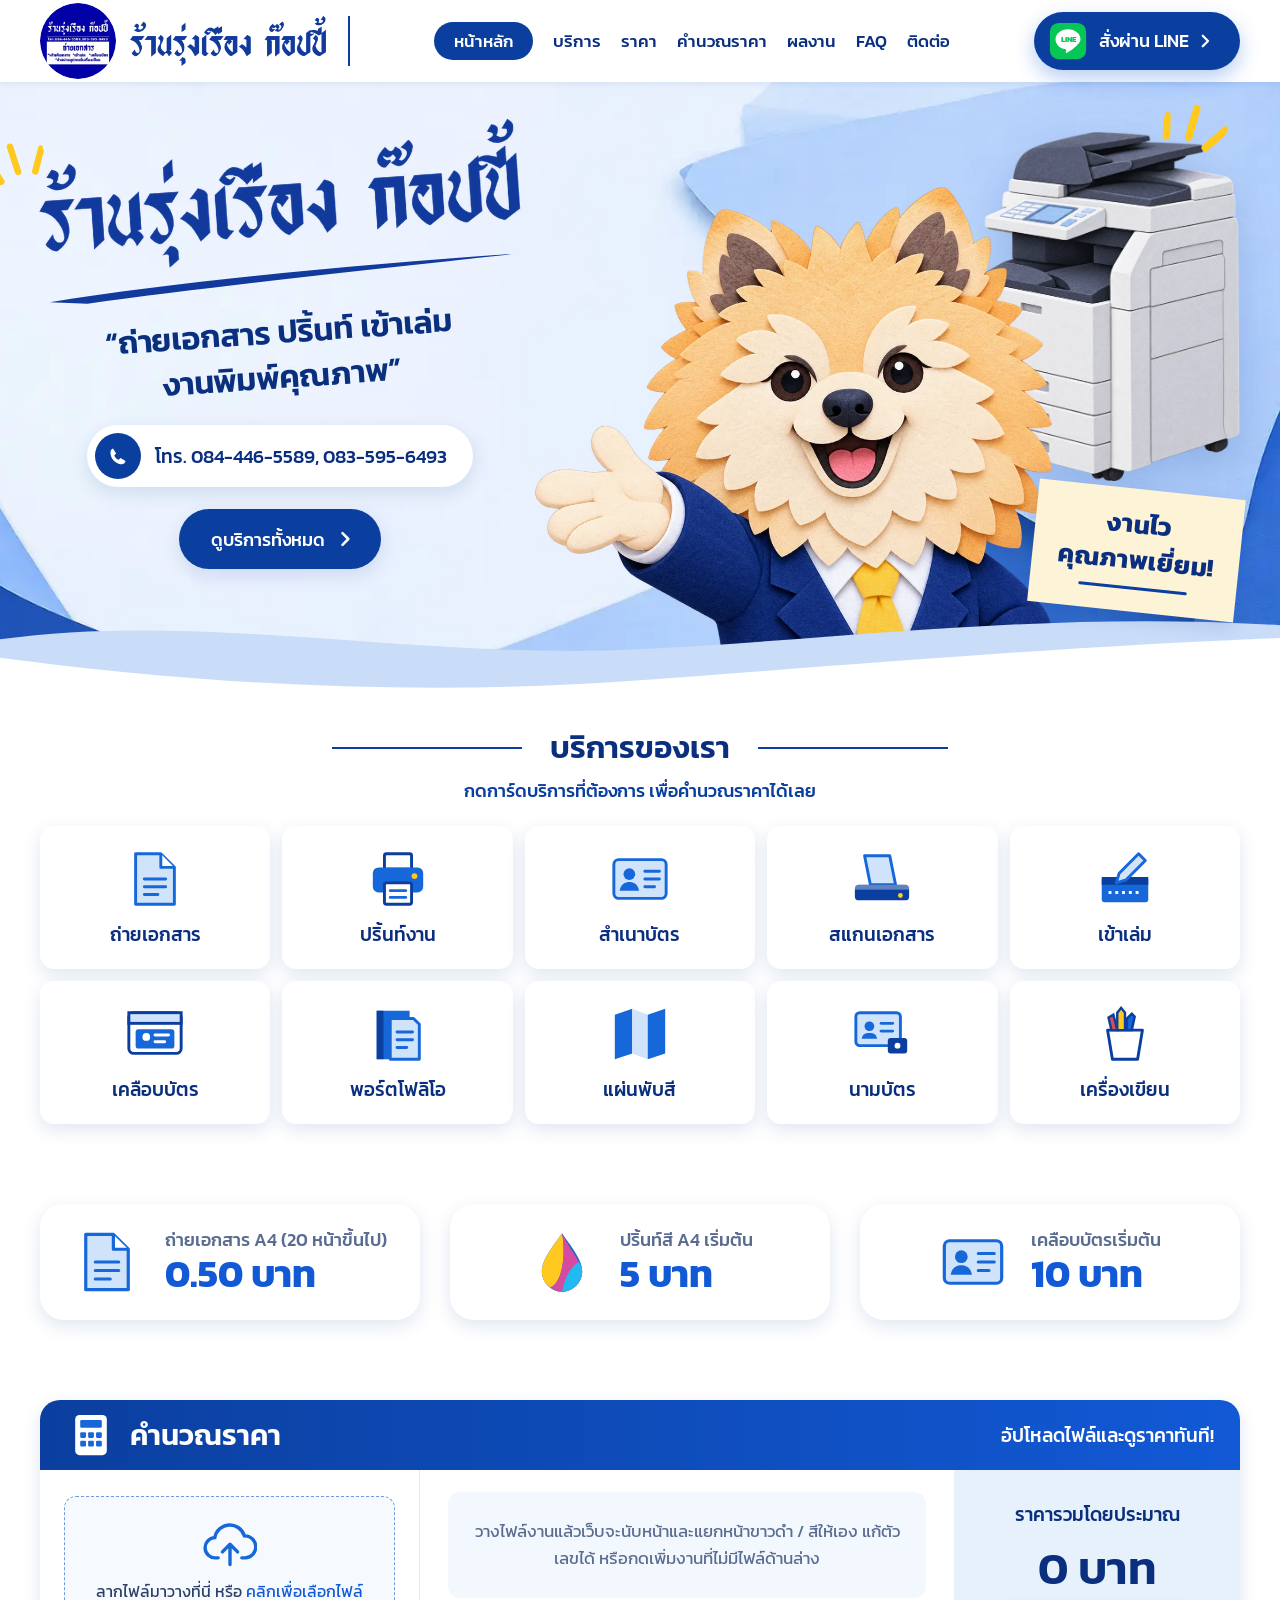
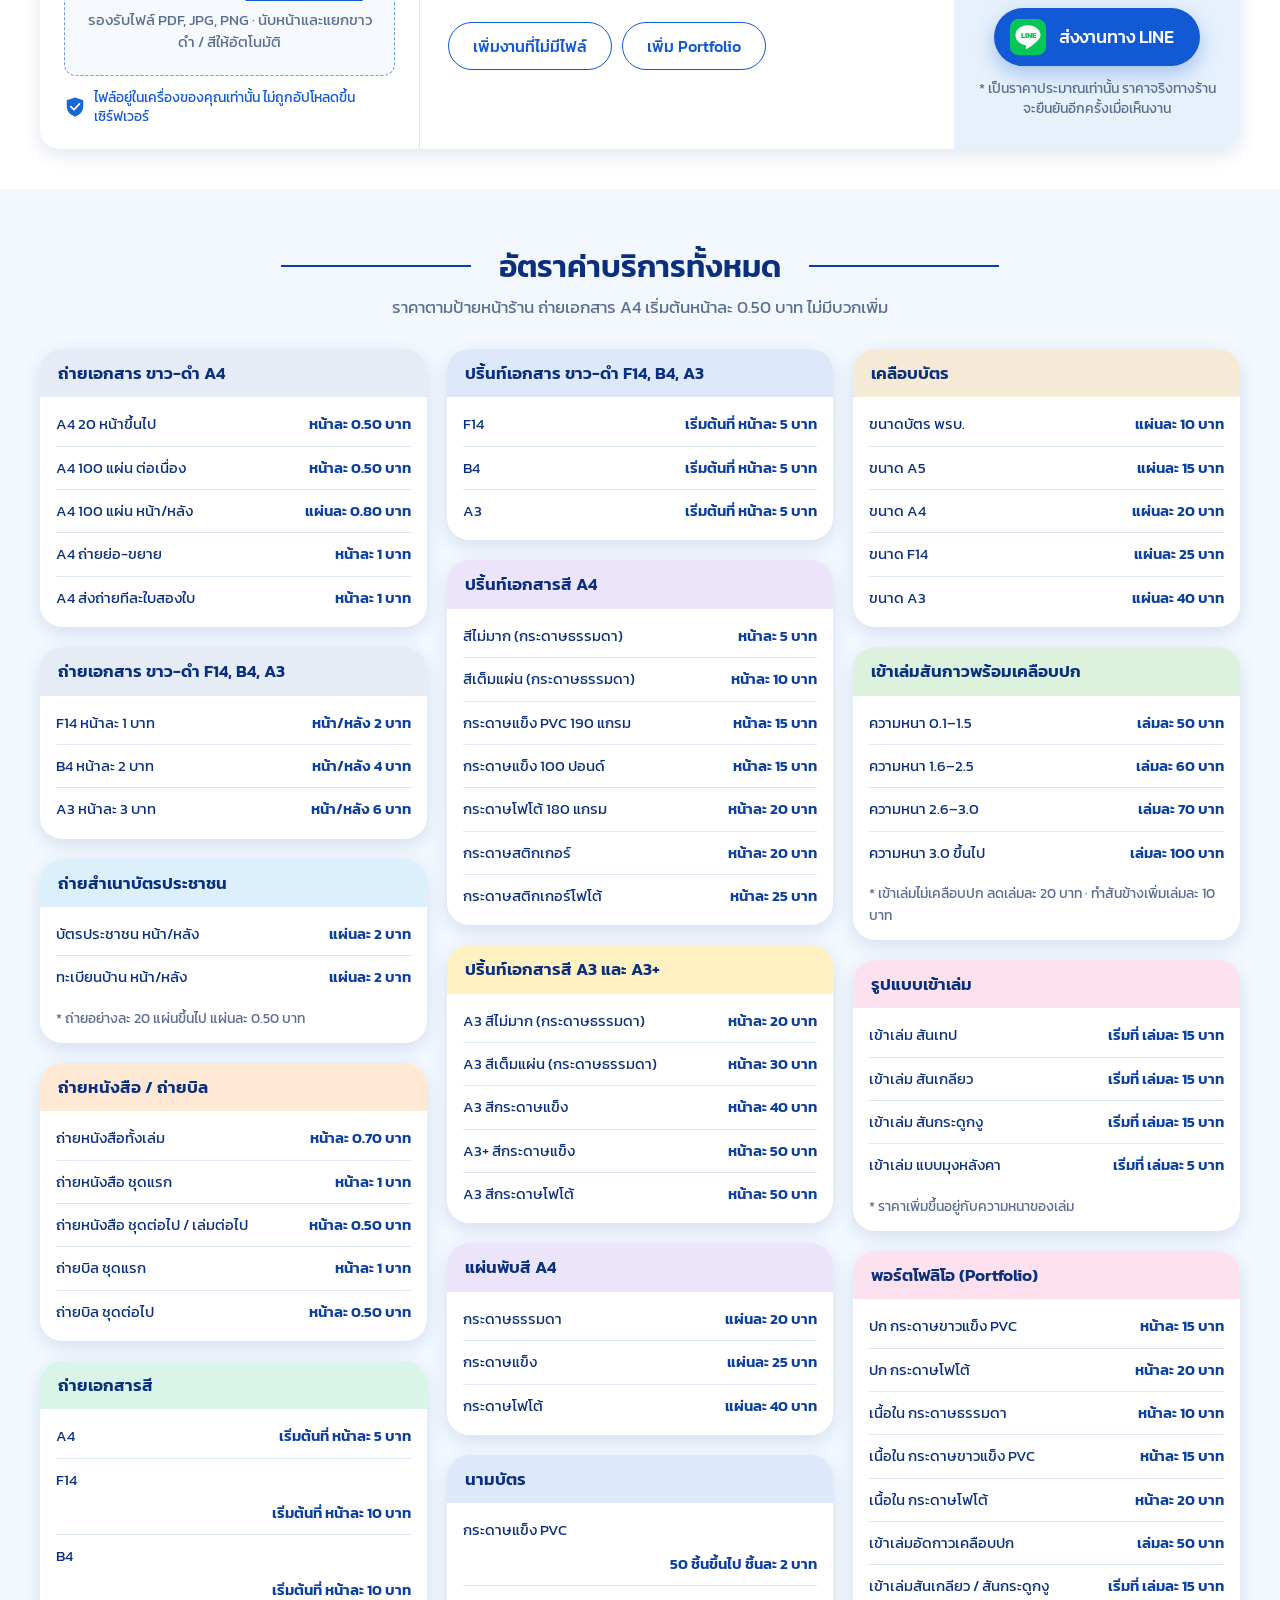
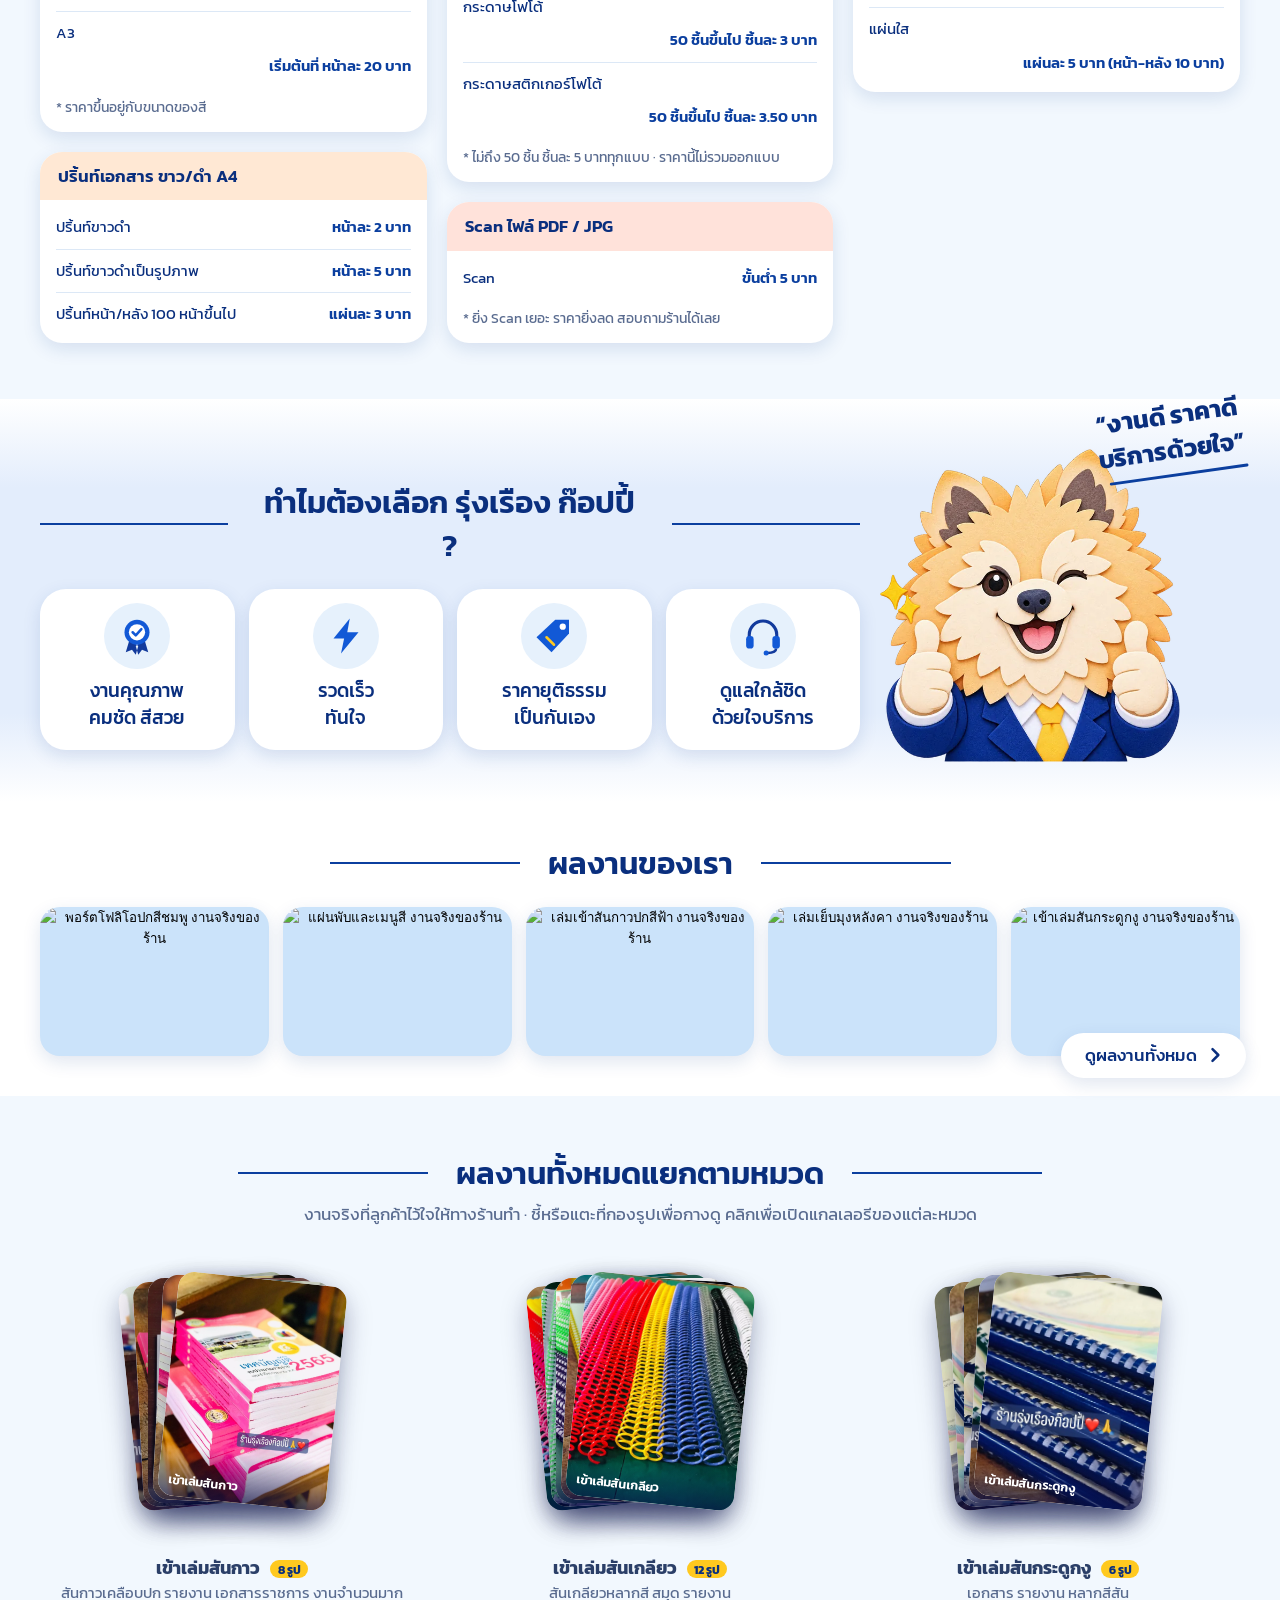
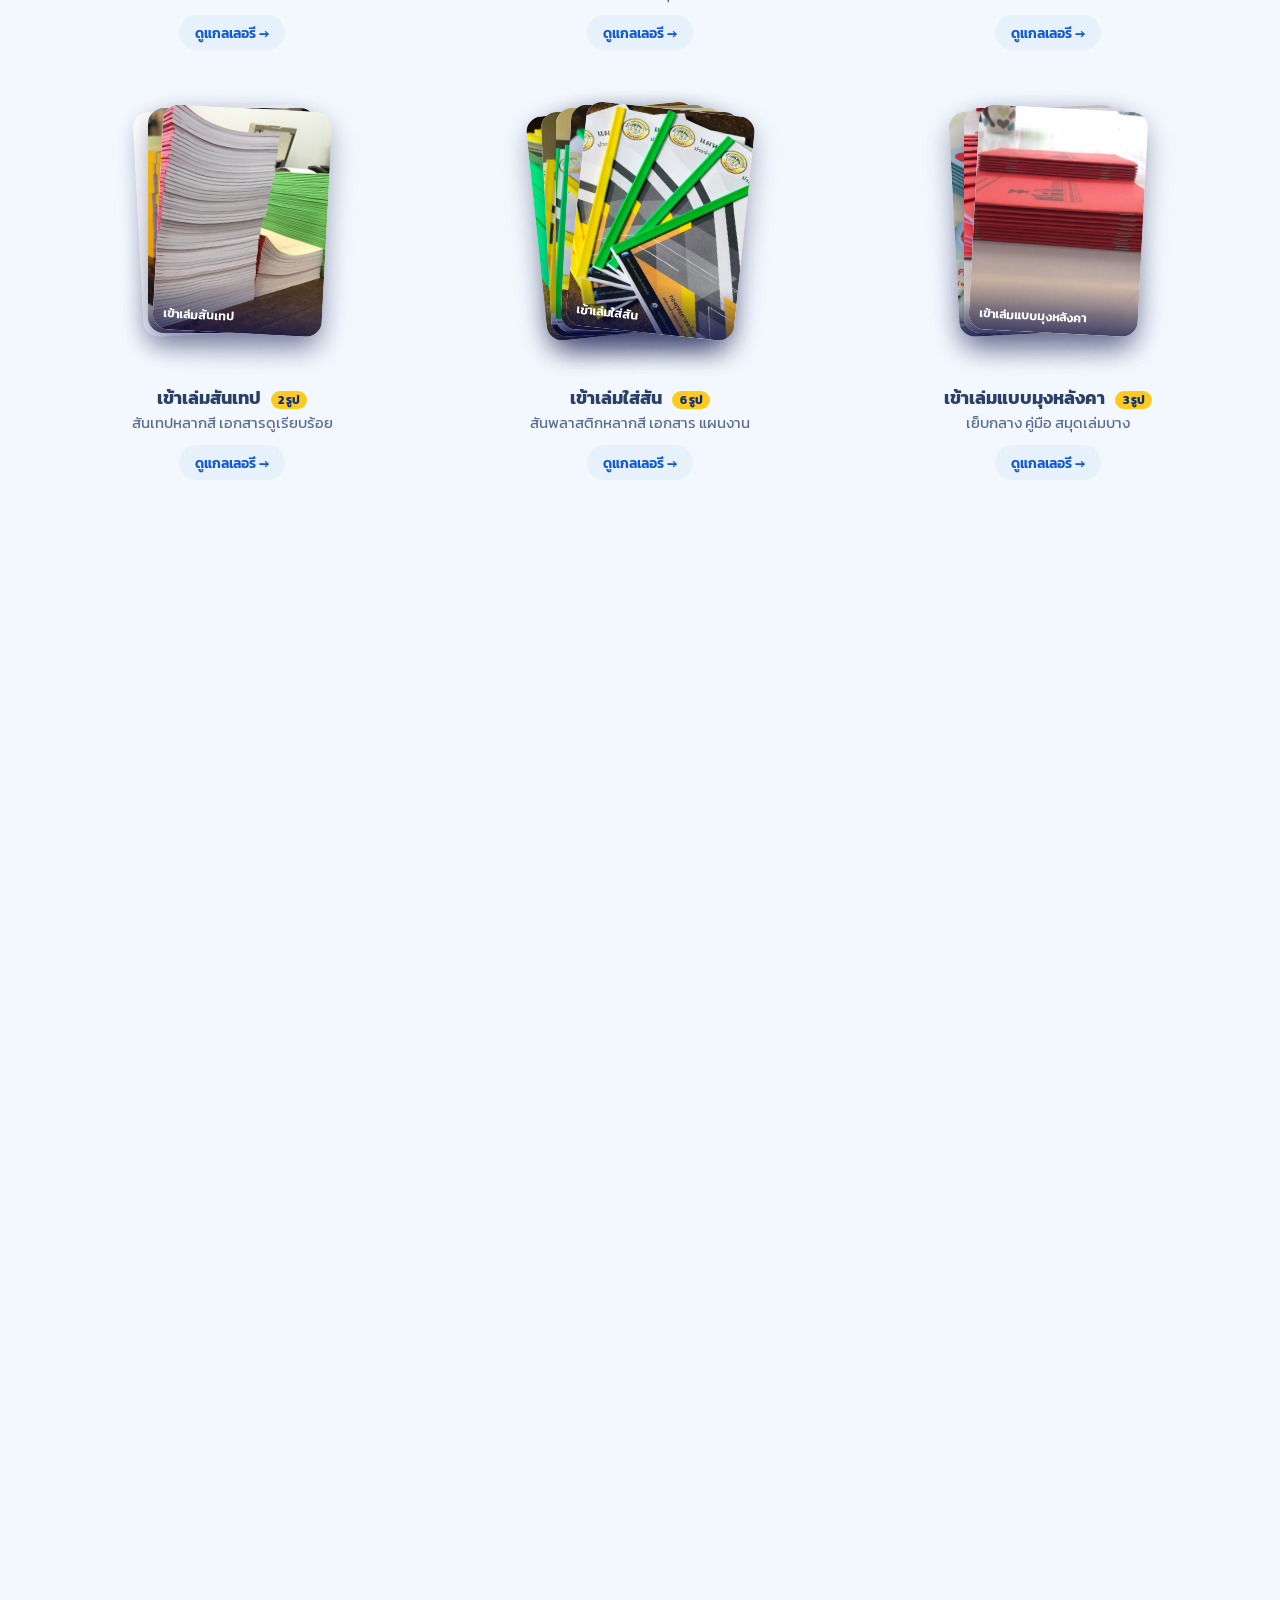
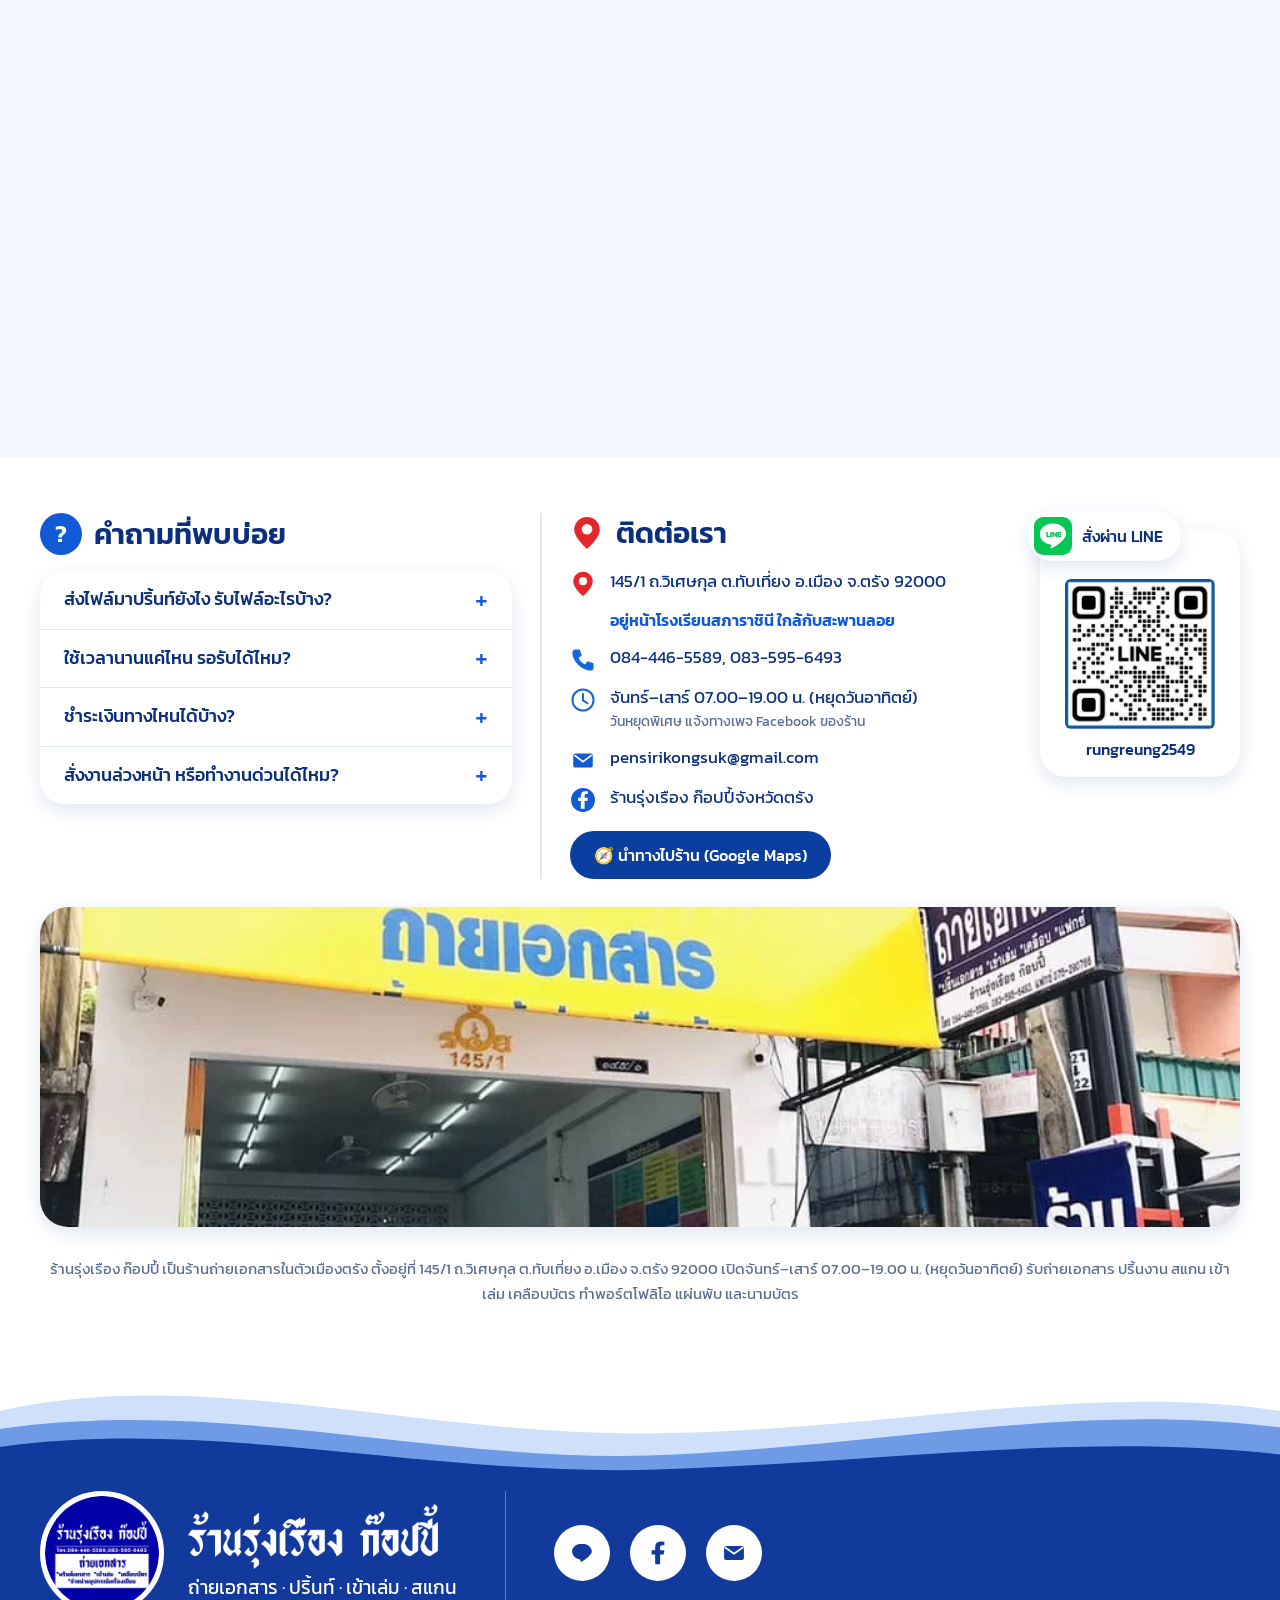
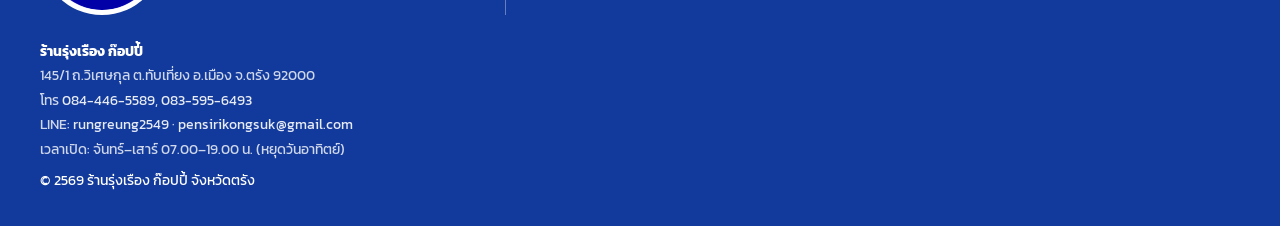
==== commit abf26623: "Color the price board cards like the Figma design Each card's header now uses its tone from data.js " ====
--- a/index.html
+++ b/index.html
@@ -334,7 +334,7 @@
           </article>
           <article class="pcard tone-mint reveal">
             <h3>ถ่ายเอกสารสี</h3>
-            <table><tbody><tr><td>A4</td><td>เริ่มต้นที่ หน้าละ 5 บาท</td></tr><tr><td>F14</td><td>เริ่มต้นที่ หน้าละ 10 บาท</td></tr><tr><td>B4</td><td>เริ่มต้นที่ หน้าละ 10 บาท</td></tr><tr><td>A3</td><td>เริ่มต้นที่ หน้าละ 20 บาท</td></tr></tbody></table>
+            <table><tbody><tr><td>A4</td><td>เริ่มต้นที่ หน้าละ 5 บาท</td></tr><tr><td>F14</td><td class="wrap">เริ่มต้นที่ หน้าละ 10 บาท</td></tr><tr><td>B4</td><td class="wrap">เริ่มต้นที่ หน้าละ 10 บาท</td></tr><tr><td>A3</td><td class="wrap">เริ่มต้นที่ หน้าละ 20 บาท</td></tr></tbody></table>
             <p class="pcard__note">* ราคาขึ้นอยู่กับขนาดของสี</p>
           </article>
           <article class="pcard tone-orange reveal">
@@ -364,7 +364,7 @@
           </article>
           <article class="pcard tone-blue reveal">
             <h3>นามบัตร</h3>
-            <table><tbody><tr><td>กระดาษแข็ง PVC</td><td>50 ชิ้นขึ้นไป ชิ้นละ 2 บาท</td></tr><tr><td>กระดาษโฟโต้</td><td>50 ชิ้นขึ้นไป ชิ้นละ 3 บาท</td></tr><tr><td>กระดาษสติกเกอร์โฟโต้</td><td>50 ชิ้นขึ้นไป ชิ้นละ 3.50 บาท</td></tr></tbody></table>
+            <table><tbody><tr><td>กระดาษแข็ง PVC</td><td class="wrap">50 ชิ้นขึ้นไป ชิ้นละ 2 บาท</td></tr><tr><td>กระดาษโฟโต้</td><td class="wrap">50 ชิ้นขึ้นไป ชิ้นละ 3 บาท</td></tr><tr><td>กระดาษสติกเกอร์โฟโต้</td><td class="wrap">50 ชิ้นขึ้นไป ชิ้นละ 3.50 บาท</td></tr></tbody></table>
             <p class="pcard__note">* ไม่ถึง 50 ชิ้น ชิ้นละ 5 บาททุกแบบ · ราคานี้ไม่รวมออกแบบ</p>
           </article>
           <article class="pcard tone-peach reveal">
@@ -389,7 +389,7 @@
           </article>
           <article class="pcard tone-pink reveal">
             <h3>พอร์ตโฟลิโอ (Portfolio)</h3>
-            <table><tbody><tr><td>ปก กระดาษขาวแข็ง PVC</td><td>หน้าละ 15 บาท</td></tr><tr><td>ปก กระดาษโฟโต้</td><td>หน้าละ 20 บาท</td></tr><tr><td>เนื้อใน กระดาษธรรมดา</td><td>หน้าละ 10 บาท</td></tr><tr><td>เนื้อใน กระดาษขาวแข็ง PVC</td><td>หน้าละ 15 บาท</td></tr><tr><td>เนื้อใน กระดาษโฟโต้</td><td>หน้าละ 20 บาท</td></tr><tr><td>เข้าเล่มอัดกาวเคลือบปก</td><td>เล่มละ 50 บาท</td></tr><tr><td>เข้าเล่มสันเกลียว / สันกระดูกงู</td><td>เริ่มที่ เล่มละ 15 บาท</td></tr><tr><td>แผ่นใส</td><td>แผ่นละ 5 บาท (หน้า-หลัง 10 บาท)</td></tr></tbody></table>
+            <table><tbody><tr><td>ปก กระดาษขาวแข็ง PVC</td><td>หน้าละ 15 บาท</td></tr><tr><td>ปก กระดาษโฟโต้</td><td>หน้าละ 20 บาท</td></tr><tr><td>เนื้อใน กระดาษธรรมดา</td><td>หน้าละ 10 บาท</td></tr><tr><td>เนื้อใน กระดาษขาวแข็ง PVC</td><td>หน้าละ 15 บาท</td></tr><tr><td>เนื้อใน กระดาษโฟโต้</td><td>หน้าละ 20 บาท</td></tr><tr><td>เข้าเล่มอัดกาวเคลือบปก</td><td>เล่มละ 50 บาท</td></tr><tr><td>เข้าเล่มสันเกลียว / สันกระดูกงู</td><td>เริ่มที่ เล่มละ 15 บาท</td></tr><tr><td>แผ่นใส</td><td class="wrap">แผ่นละ 5 บาท (หน้า-หลัง 10 บาท)</td></tr></tbody></table>
             
           </article>
         <!-- /prerender:prices --></div>
--- a/css/styles.css
+++ b/css/styles.css
@@ -181,20 +181,37 @@
 .unavailable li small { color: var(--muted); margin-left: .4em; }
 
 /* ---------- Prices ---------- */
-.prices { columns: 3 320px; column-gap: 20px; }
+.prices { columns: 4 290px; column-gap: 20px; }
 .pcard {
+  --tone: #e6f1fc;
   break-inside: avoid; margin: 0 0 20px;
-  background: #fff; border-radius: var(--radius); overflow: hidden;
-  box-shadow: var(--shadow-sm);
-  border-top: 5px solid var(--tone, var(--blue));
-}
-.pcard h3 { font-size: 1.08rem; margin: 0; padding: 16px 20px 10px; color: var(--navy-800); }
-.pcard table { width: 100%; border-collapse: collapse; font-size: .95rem; }
-.pcard td { padding: 8px 20px; border-top: 1px solid #eef0f8; }
-.pcard td:last-child { text-align: right; font-weight: 600; color: var(--navy-700); white-space: nowrap; }
-.pcard__note { margin: 0; padding: 10px 20px 14px; font-size: .88rem; color: var(--muted); background: #fafbff; }
-.pcard { border-top-color: var(--blue); }
-.pcard h3 { font-weight: 500; }
+  background: #fff; border-radius: 22px; overflow: hidden;
+  box-shadow: var(--shadow);
+}
+/* สีหัวการ์ดตามหมวด (ตามดีไซน์ Figma v6) */
+.tone-slate { --tone: #e6ecf6; }
+.tone-sky { --tone: #dcf0fc; }
+.tone-orange { --tone: #ffe8d4; }
+.tone-mint { --tone: #d9f4e8; }
+.tone-blue { --tone: #dde8fb; }
+.tone-violet { --tone: #ebe4fb; }
+.tone-yellow { --tone: #fff1c2; }
+.tone-peach { --tone: #ffe2da; }
+.tone-sand { --tone: #f4ead6; }
+.tone-green { --tone: #dcf2dc; }
+.tone-pink { --tone: #fde1ee; }
+.pcard h3 { margin: 0; padding: 12px 18px; background: var(--tone); font: 600 1.06rem/1.45 var(--font-head); color: var(--ink); }
+.pcard table, .pcard tbody { display: block; }
+.pcard table { margin: 6px 16px 8px; font-size: .95rem; }
+.pcard tr { display: flex; justify-content: space-between; align-items: baseline; gap: 12px; }
+.pcard tr + tr { border-top: 1px solid var(--border); }
+.pcard td { padding: 9px 0; color: var(--ink); }
+.pcard td:first-child { flex: 1; min-width: 0; }
+.pcard td:last-child { text-align: right; font-weight: 600; color: var(--navy-800); white-space: nowrap; }
+/* ราคายาว: ย้ายราคาลงบรรทัดใหม่ ชิดขวา เหมือนในดีไซน์ */
+.pcard tr:has(.wrap) { flex-direction: column; align-items: stretch; gap: 0; }
+.pcard td.wrap { padding-top: 0; }
+.pcard__note { margin: 0; padding: 0 16px 14px; font-size: .86rem; color: var(--muted); }
 
 
 /* ---------- Calculator ---------- */
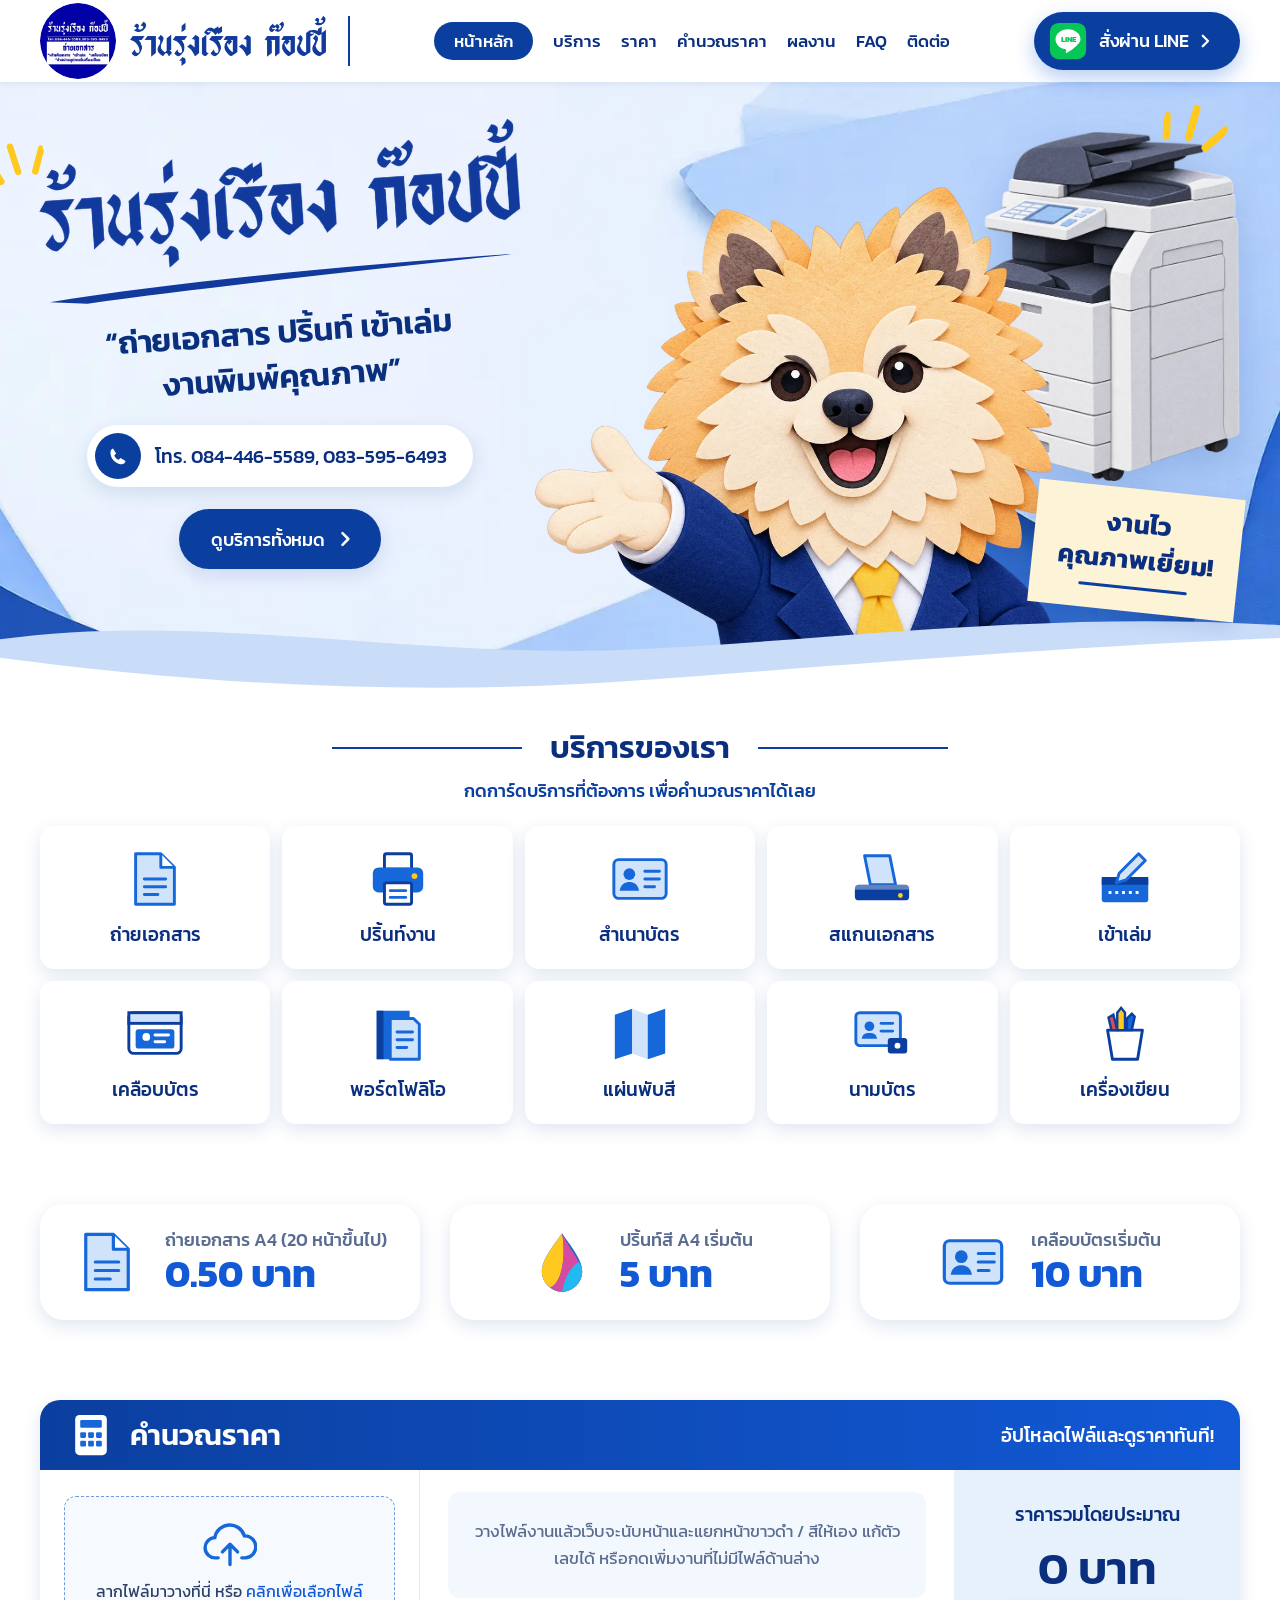
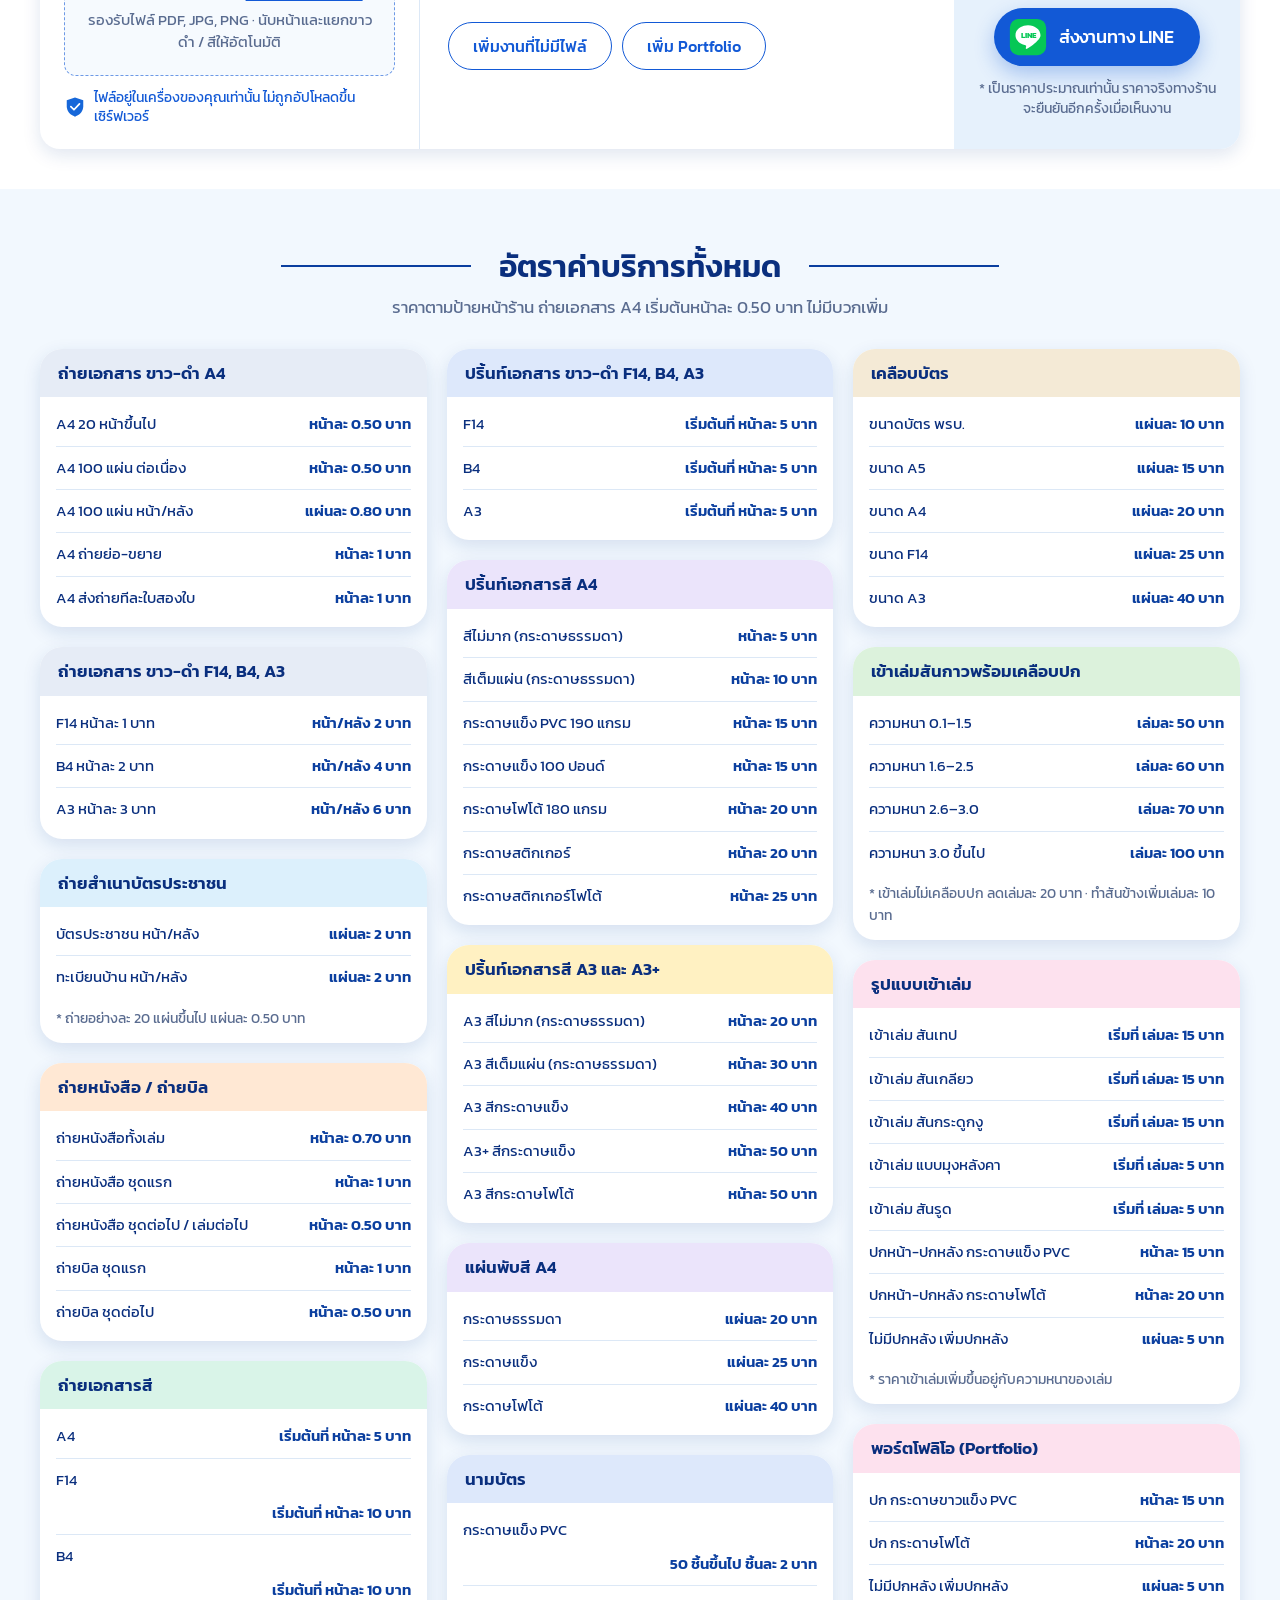
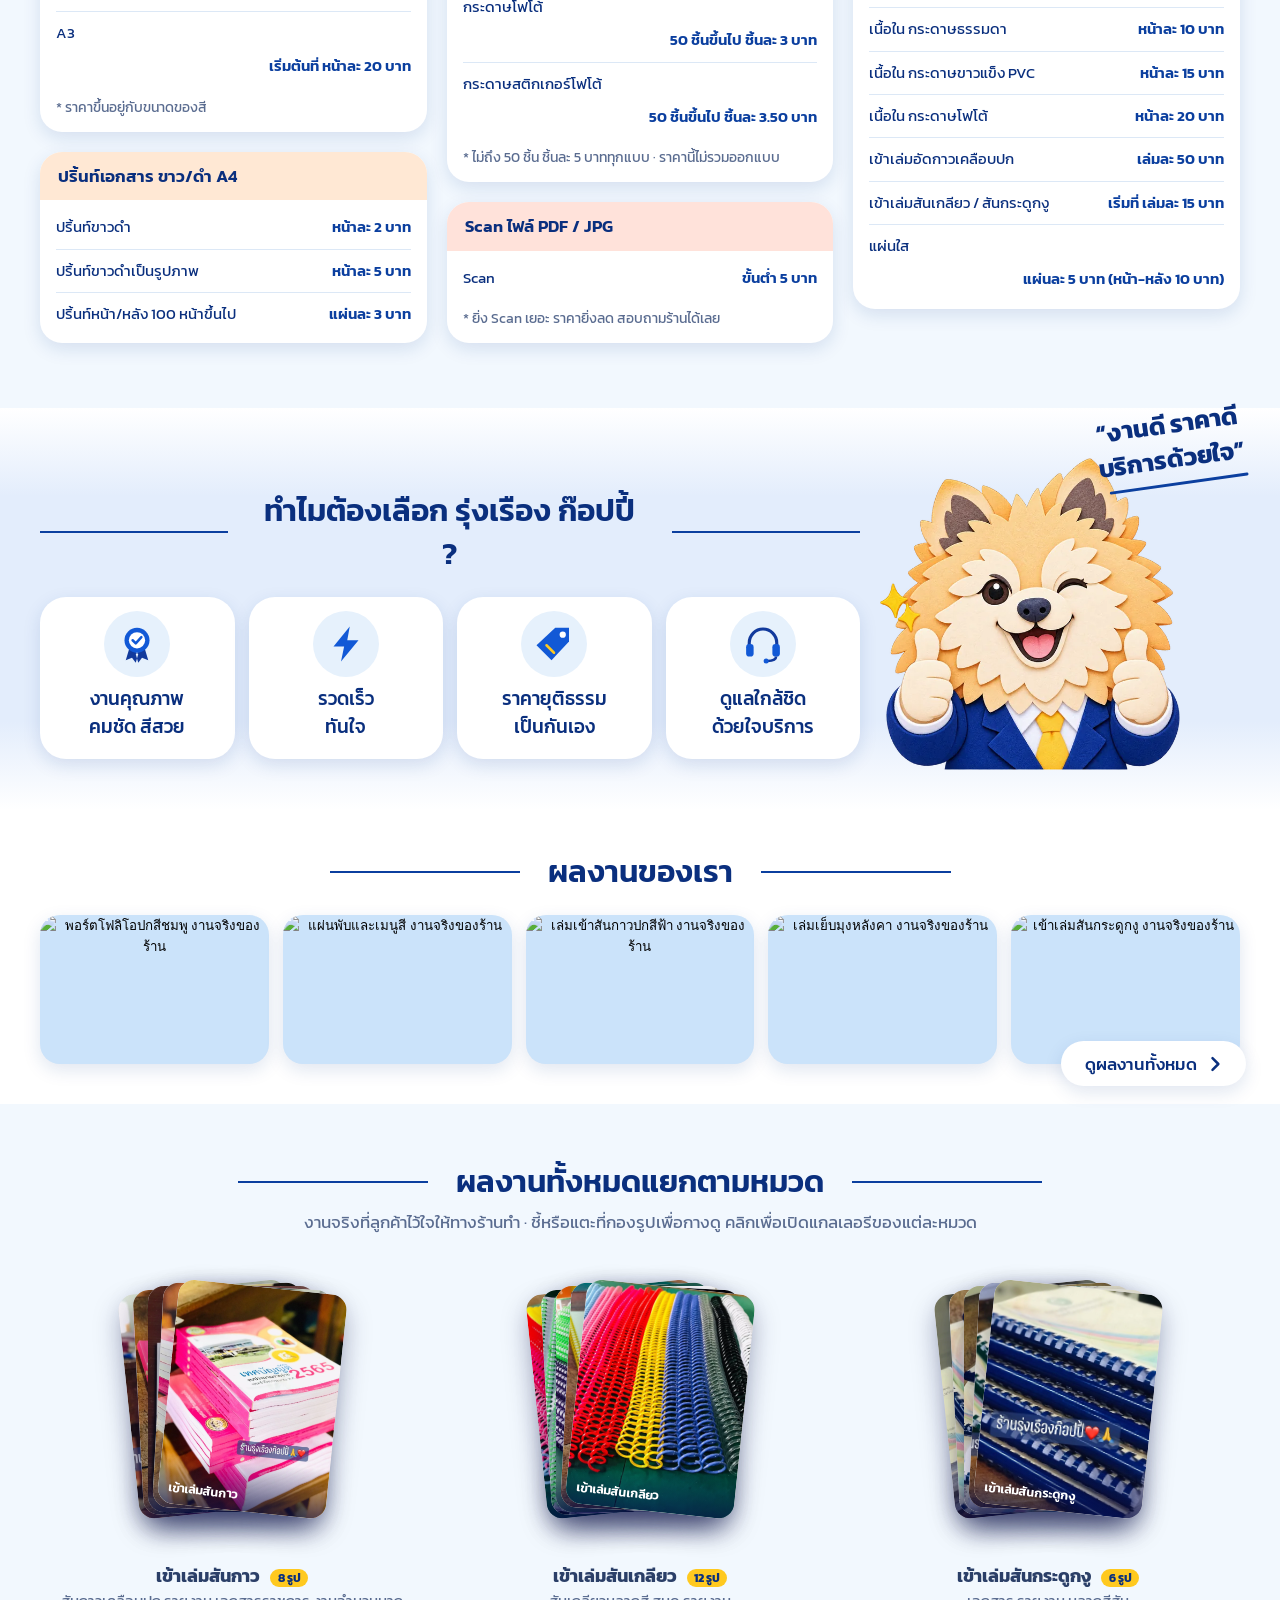
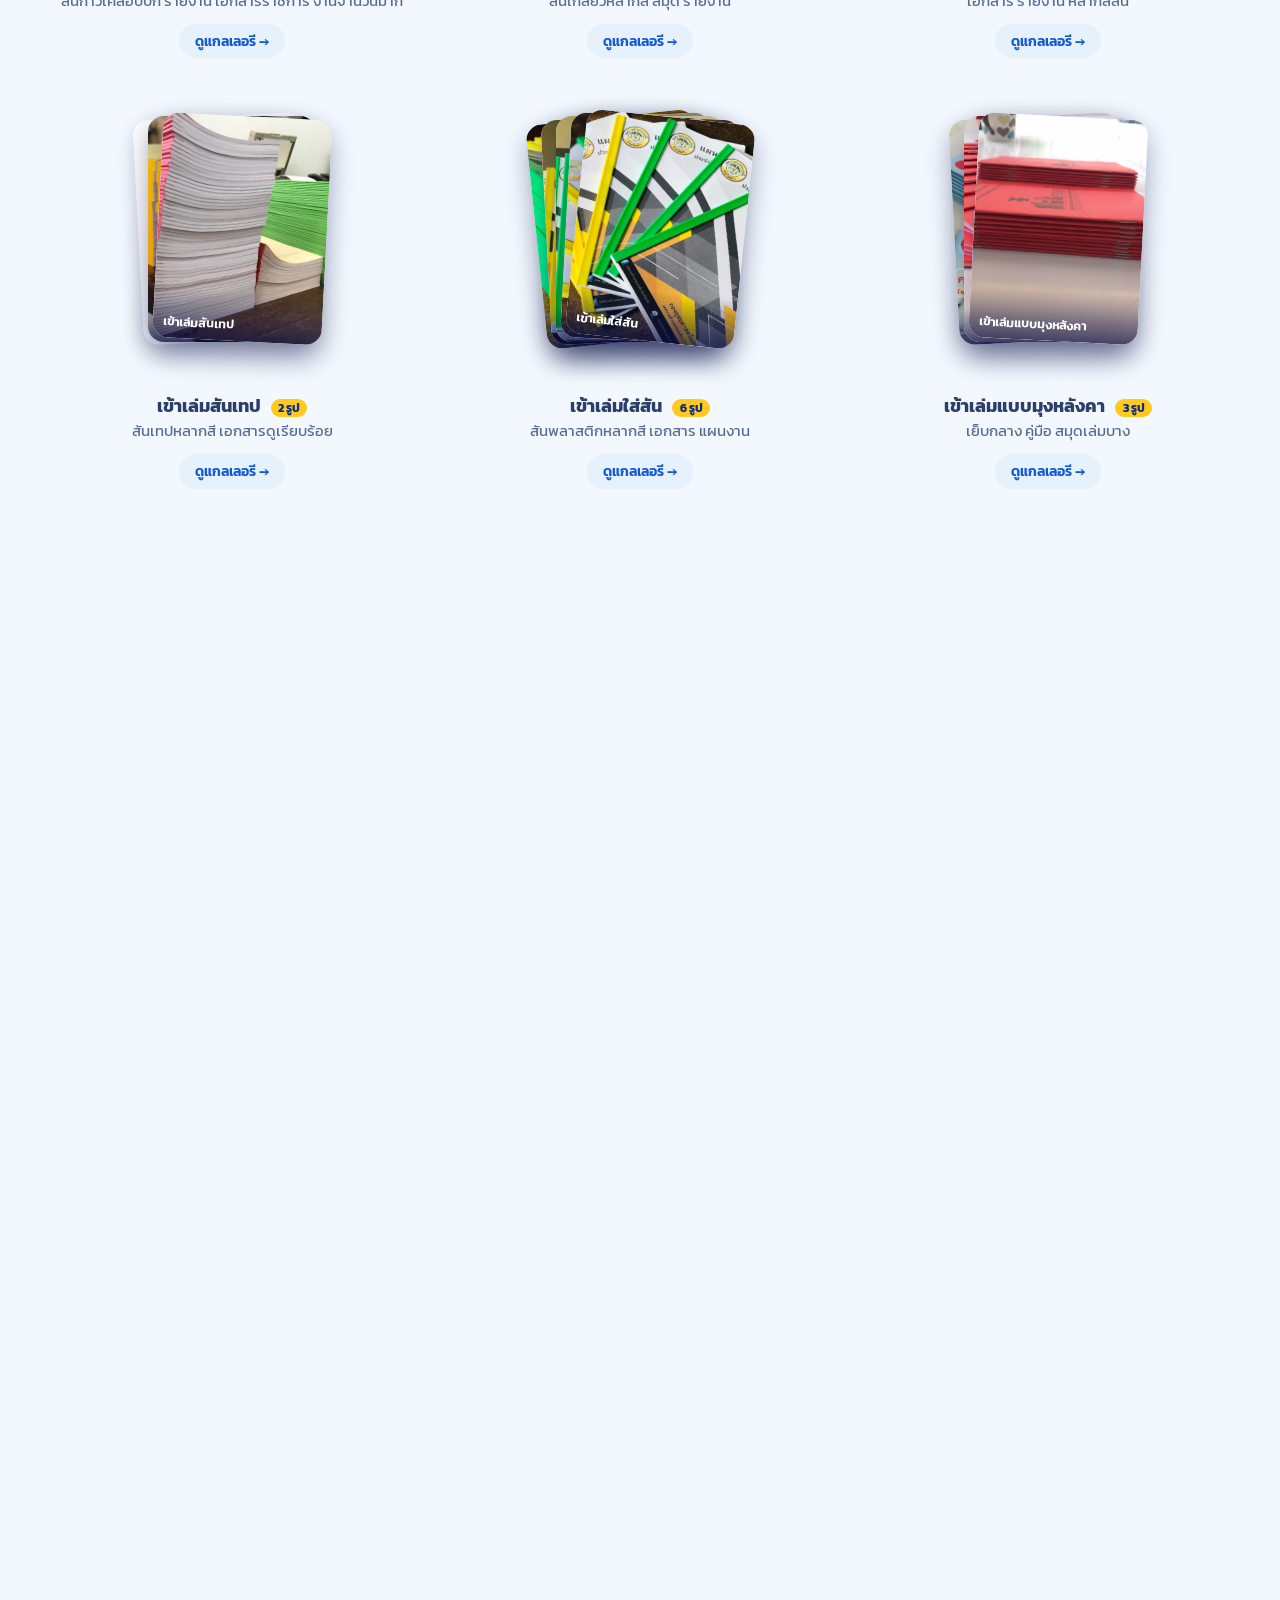
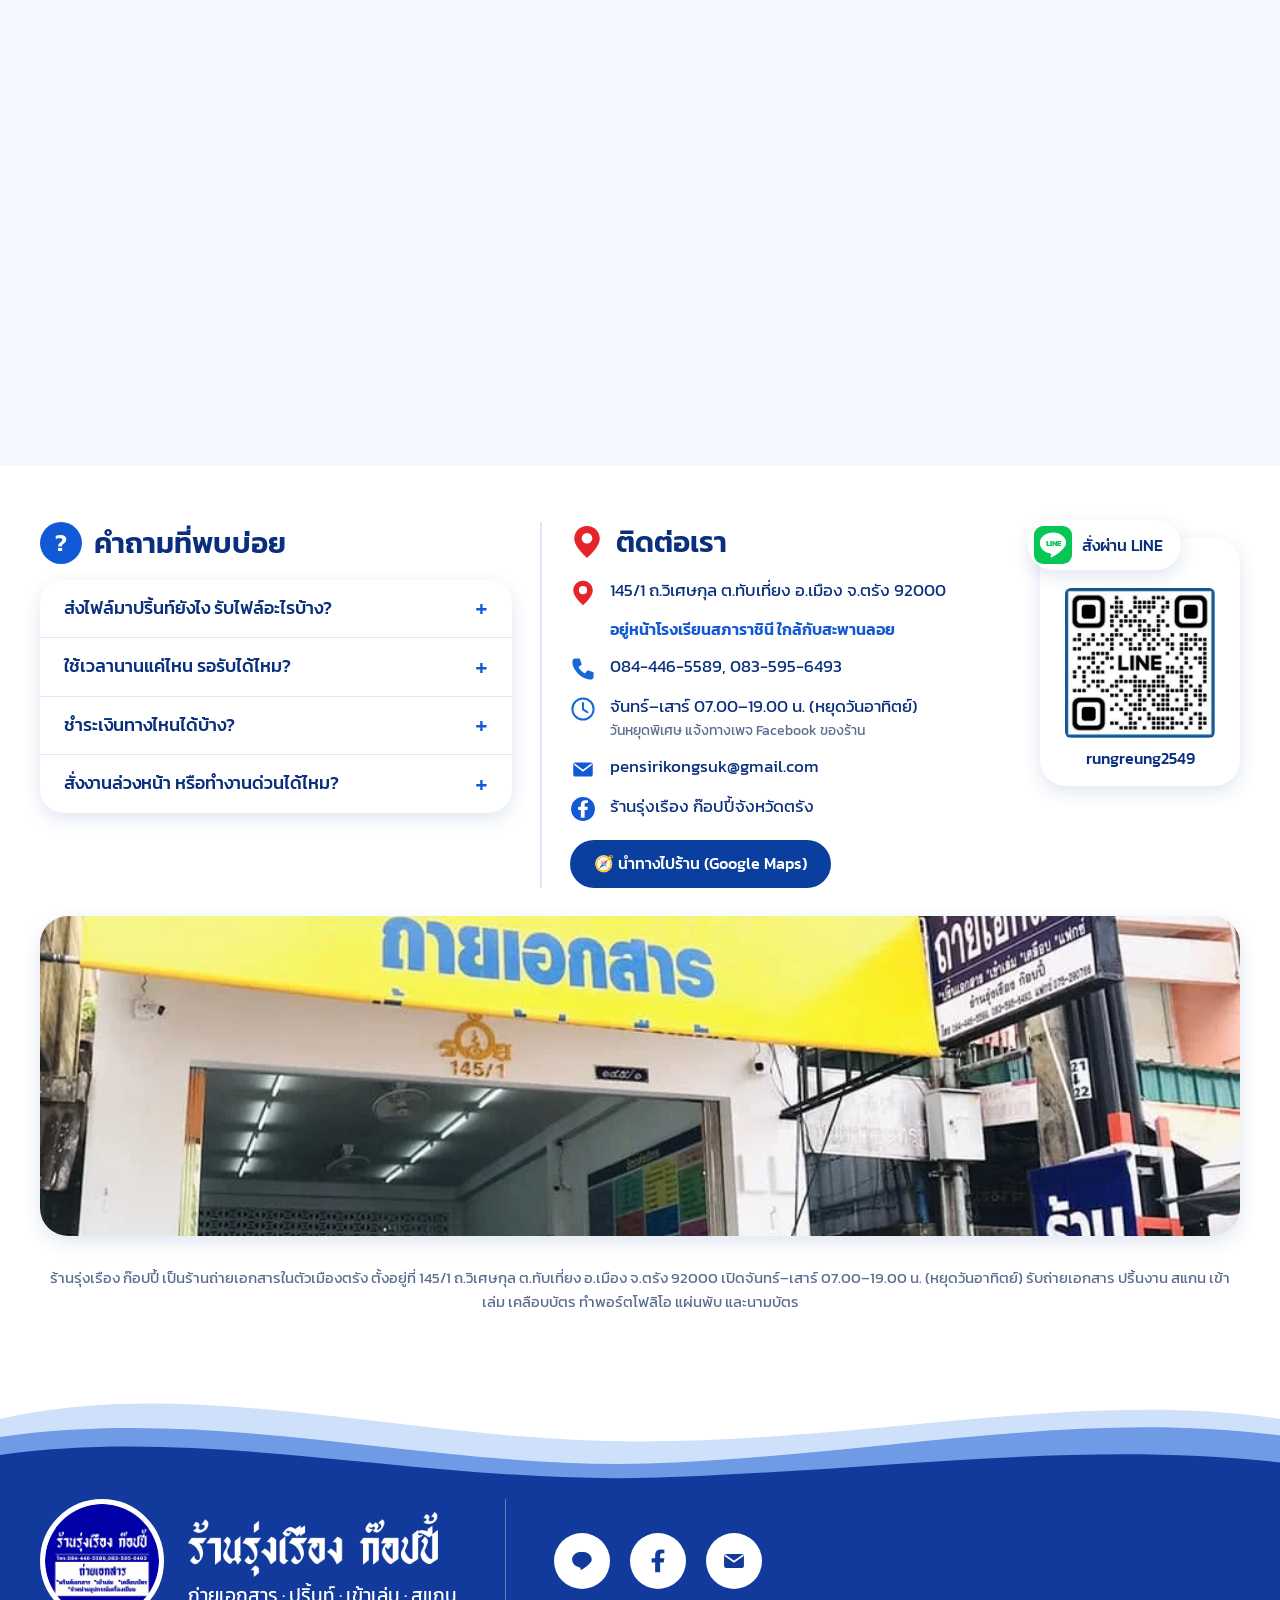
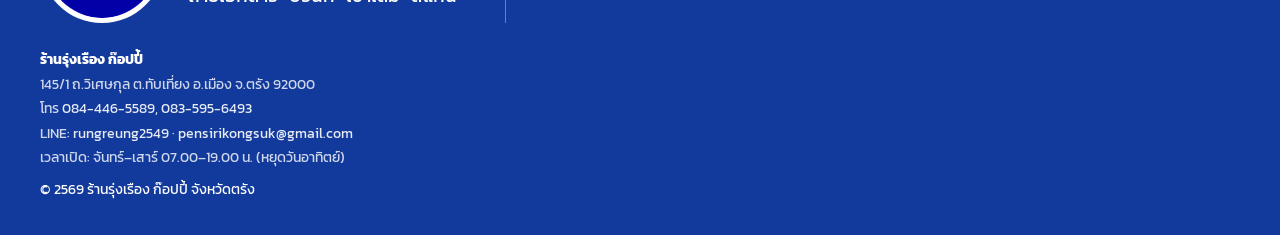
==== commit f5652096: "Add back-cover, cover-sheet and slide-binder pricing - Portfolio: tick "no back cover" to add a back" ====
--- a/index.html
+++ b/index.html
@@ -236,7 +236,7 @@
             <button class="service reveal" type="button" data-service="print"><svg aria-hidden="true"><use href="#i-print"/></svg><h3>ปริ้นท์งาน</h3><p class="sr-only">ขาว-ดำ / สี บนกระดาษธรรมดา กระดาษแข็ง โฟโต้ และสติกเกอร์ สูงสุด A3+ · กดเพื่อคำนวณราคา</p></button>
             <button class="service reveal" type="button" data-service="id-copy"><svg aria-hidden="true"><use href="#i-idcard"/></svg><h3>สำเนาบัตร</h3><p class="sr-only">ถ่ายสำเนาบัตรประชาชน ทะเบียนบ้าน หน้า/หลังในแผ่นเดียว · กดเพื่อคำนวณราคา</p></button>
             <button class="service reveal" type="button" data-service="scan"><svg aria-hidden="true"><use href="#i-scan"/></svg><h3>สแกนเอกสาร</h3><p class="sr-only">สแกนเป็นไฟล์ PDF หรือ JPG ส่งกลับให้ทันที · กดเพื่อคำนวณราคา</p></button>
-            <button class="service reveal" type="button" data-service="binding"><svg aria-hidden="true"><use href="#i-bind"/></svg><h3>เข้าเล่ม</h3><p class="sr-only">สันกาวเคลือบปก สันเทป สันเกลียว สันกระดูกงู และแบบมุงหลังคา · กดเพื่อคำนวณราคา</p></button>
+            <button class="service reveal" type="button" data-service="binding"><svg aria-hidden="true"><use href="#i-bind"/></svg><h3>เข้าเล่ม</h3><p class="sr-only">สันกาวเคลือบปก สันเทป สันเกลียว สันกระดูกงู สันรูด แบบมุงหลังคา และปกหน้า-ปกหลัง · กดเพื่อคำนวณราคา</p></button>
             <button class="service reveal" type="button" data-service="laminate"><svg aria-hidden="true"><use href="#i-laminate"/></svg><h3>เคลือบบัตร</h3><p class="sr-only">ตั้งแต่ขนาดบัตร พรบ. ไปจนถึง A3 กันน้ำ ทนทาน · กดเพื่อคำนวณราคา</p></button>
             <button class="service reveal" type="button" data-service="portfolio"><svg aria-hidden="true"><use href="#i-folio"/></svg><h3>พอร์ตโฟลิโอ</h3><p class="sr-only">เลือกปก เนื้อใน และรูปแบบเข้าเล่มได้เอง สีสดคมชัด · กดเพื่อคำนวณราคา</p></button>
             <button class="service reveal" type="button" data-service="leaflet"><svg aria-hidden="true"><use href="#i-leaflet"/></svg><h3>แผ่นพับสี</h3><p class="sr-only">แผ่นพับ A4 กระดาษธรรมดา กระดาษแข็ง และโฟโต้ · กดเพื่อคำนวณราคา</p></button>
@@ -384,12 +384,12 @@
           </article>
           <article class="pcard tone-pink reveal">
             <h3>รูปแบบเข้าเล่ม</h3>
-            <table><tbody><tr><td>เข้าเล่ม สันเทป</td><td>เริ่มที่ เล่มละ 15 บาท</td></tr><tr><td>เข้าเล่ม สันเกลียว</td><td>เริ่มที่ เล่มละ 15 บาท</td></tr><tr><td>เข้าเล่ม สันกระดูกงู</td><td>เริ่มที่ เล่มละ 15 บาท</td></tr><tr><td>เข้าเล่ม แบบมุงหลังคา</td><td>เริ่มที่ เล่มละ 5 บาท</td></tr></tbody></table>
-            <p class="pcard__note">* ราคาเพิ่มขึ้นอยู่กับความหนาของเล่ม</p>
+            <table><tbody><tr><td>เข้าเล่ม สันเทป</td><td>เริ่มที่ เล่มละ 15 บาท</td></tr><tr><td>เข้าเล่ม สันเกลียว</td><td>เริ่มที่ เล่มละ 15 บาท</td></tr><tr><td>เข้าเล่ม สันกระดูกงู</td><td>เริ่มที่ เล่มละ 15 บาท</td></tr><tr><td>เข้าเล่ม แบบมุงหลังคา</td><td>เริ่มที่ เล่มละ 5 บาท</td></tr><tr><td>เข้าเล่ม สันรูด</td><td>เริ่มที่ เล่มละ 5 บาท</td></tr><tr><td>ปกหน้า-ปกหลัง กระดาษแข็ง PVC</td><td>หน้าละ 15 บาท</td></tr><tr><td>ปกหน้า-ปกหลัง กระดาษโฟโต้</td><td>หน้าละ 20 บาท</td></tr><tr><td>ไม่มีปกหลัง เพิ่มปกหลัง</td><td>แผ่นละ 5 บาท</td></tr></tbody></table>
+            <p class="pcard__note">* ราคาเข้าเล่มเพิ่มขึ้นอยู่กับความหนาของเล่ม</p>
           </article>
           <article class="pcard tone-pink reveal">
             <h3>พอร์ตโฟลิโอ (Portfolio)</h3>
-            <table><tbody><tr><td>ปก กระดาษขาวแข็ง PVC</td><td>หน้าละ 15 บาท</td></tr><tr><td>ปก กระดาษโฟโต้</td><td>หน้าละ 20 บาท</td></tr><tr><td>เนื้อใน กระดาษธรรมดา</td><td>หน้าละ 10 บาท</td></tr><tr><td>เนื้อใน กระดาษขาวแข็ง PVC</td><td>หน้าละ 15 บาท</td></tr><tr><td>เนื้อใน กระดาษโฟโต้</td><td>หน้าละ 20 บาท</td></tr><tr><td>เข้าเล่มอัดกาวเคลือบปก</td><td>เล่มละ 50 บาท</td></tr><tr><td>เข้าเล่มสันเกลียว / สันกระดูกงู</td><td>เริ่มที่ เล่มละ 15 บาท</td></tr><tr><td>แผ่นใส</td><td class="wrap">แผ่นละ 5 บาท (หน้า-หลัง 10 บาท)</td></tr></tbody></table>
+            <table><tbody><tr><td>ปก กระดาษขาวแข็ง PVC</td><td>หน้าละ 15 บาท</td></tr><tr><td>ปก กระดาษโฟโต้</td><td>หน้าละ 20 บาท</td></tr><tr><td>ไม่มีปกหลัง เพิ่มปกหลัง</td><td>แผ่นละ 5 บาท</td></tr><tr><td>เนื้อใน กระดาษธรรมดา</td><td>หน้าละ 10 บาท</td></tr><tr><td>เนื้อใน กระดาษขาวแข็ง PVC</td><td>หน้าละ 15 บาท</td></tr><tr><td>เนื้อใน กระดาษโฟโต้</td><td>หน้าละ 20 บาท</td></tr><tr><td>เข้าเล่มอัดกาวเคลือบปก</td><td>เล่มละ 50 บาท</td></tr><tr><td>เข้าเล่มสันเกลียว / สันกระดูกงู</td><td>เริ่มที่ เล่มละ 15 บาท</td></tr><tr><td>แผ่นใส</td><td class="wrap">แผ่นละ 5 บาท (หน้า-หลัง 10 บาท)</td></tr></tbody></table>
             
           </article>
         <!-- /prerender:prices --></div>
--- a/css/styles.css
+++ b/css/styles.css
@@ -301,6 +301,8 @@
 .addon__body .inline { display: flex; align-items: center; gap: 8px; }
 .addon__body .inline input { width: 90px; }
 .addon__body small { font-size: .82rem; color: var(--muted); }
+.chk.chk--sm { font: 500 .88rem var(--font-body) !important; }
+.pf__back { grid-column: 1 / -1; }
 .job__foot { display: flex; justify-content: flex-end; align-items: baseline; gap: 10px; margin-top: 12px; padding-top: 10px; border-top: 1px dashed #dfe3f6; color: var(--muted); }
 .job__foot strong { font: 700 1.25rem var(--font-head); color: var(--navy-800); }
 .calc__manual { padding-top: 6px; }
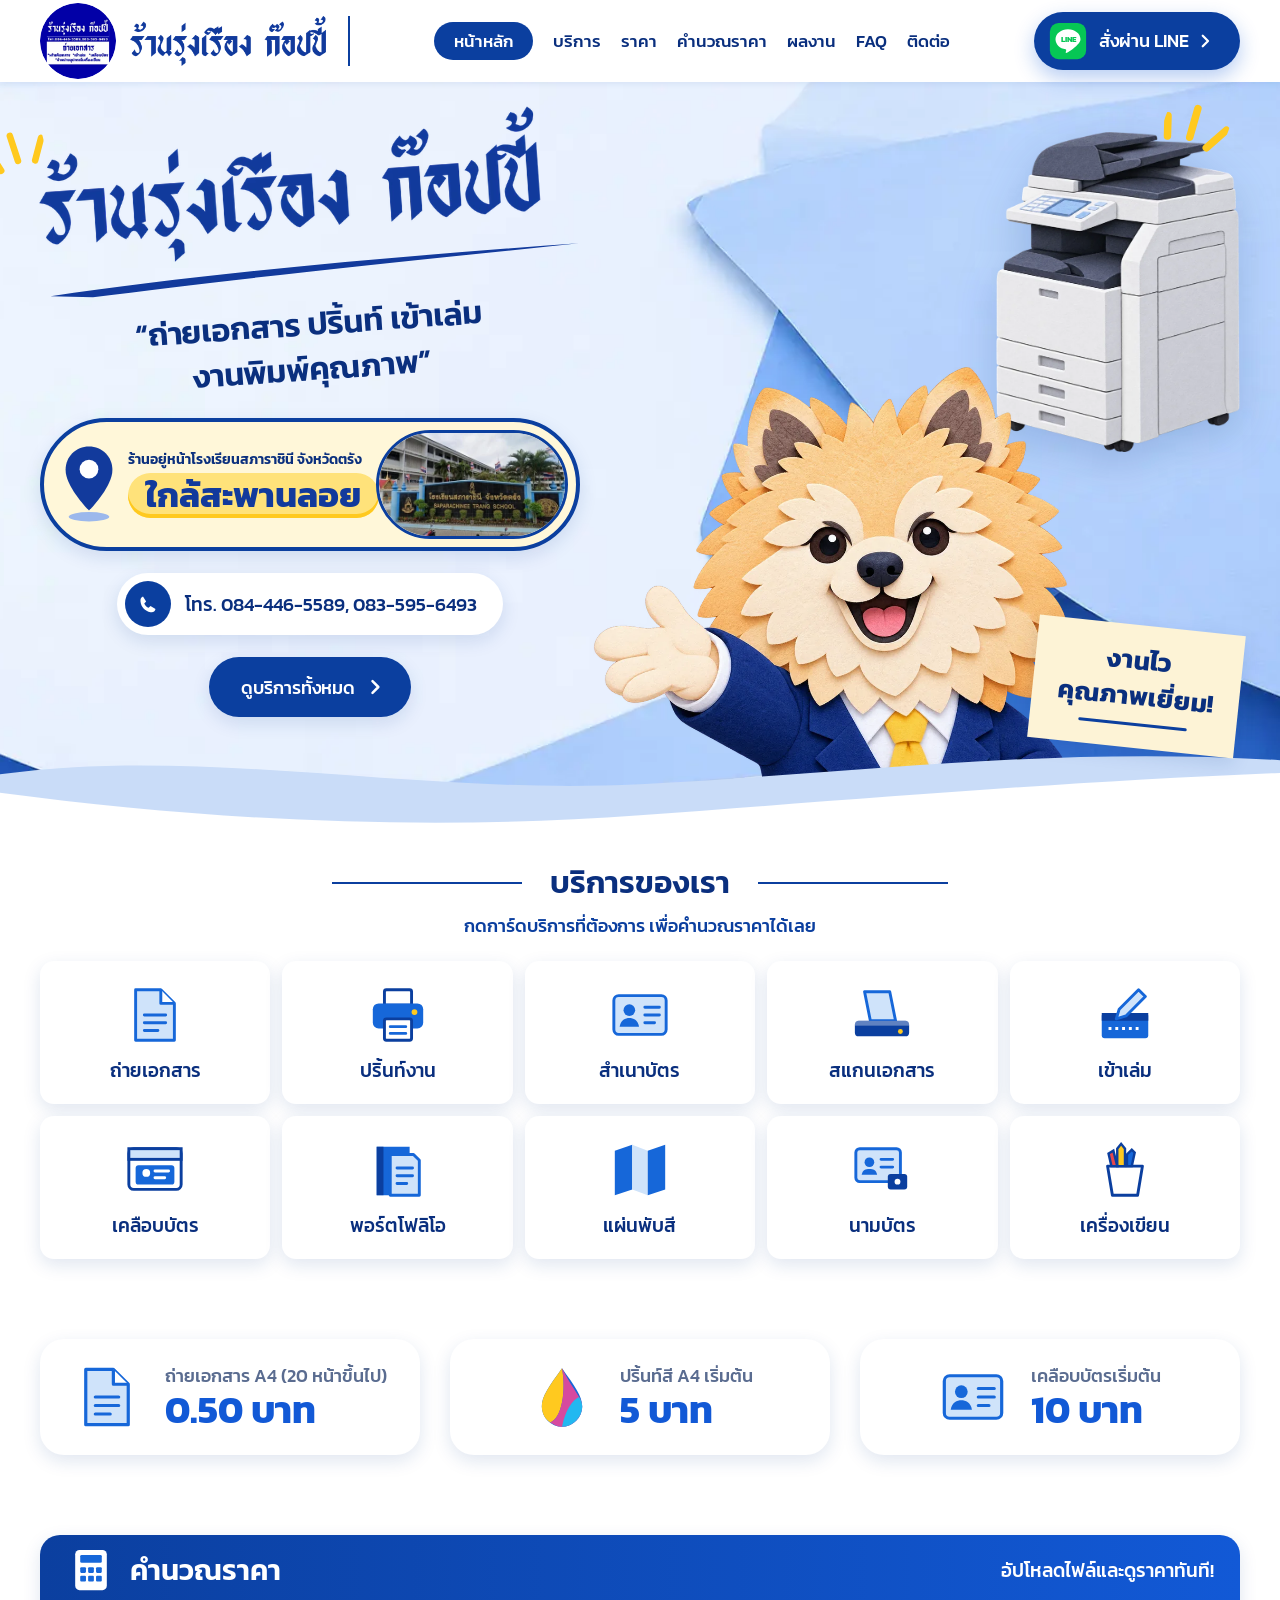
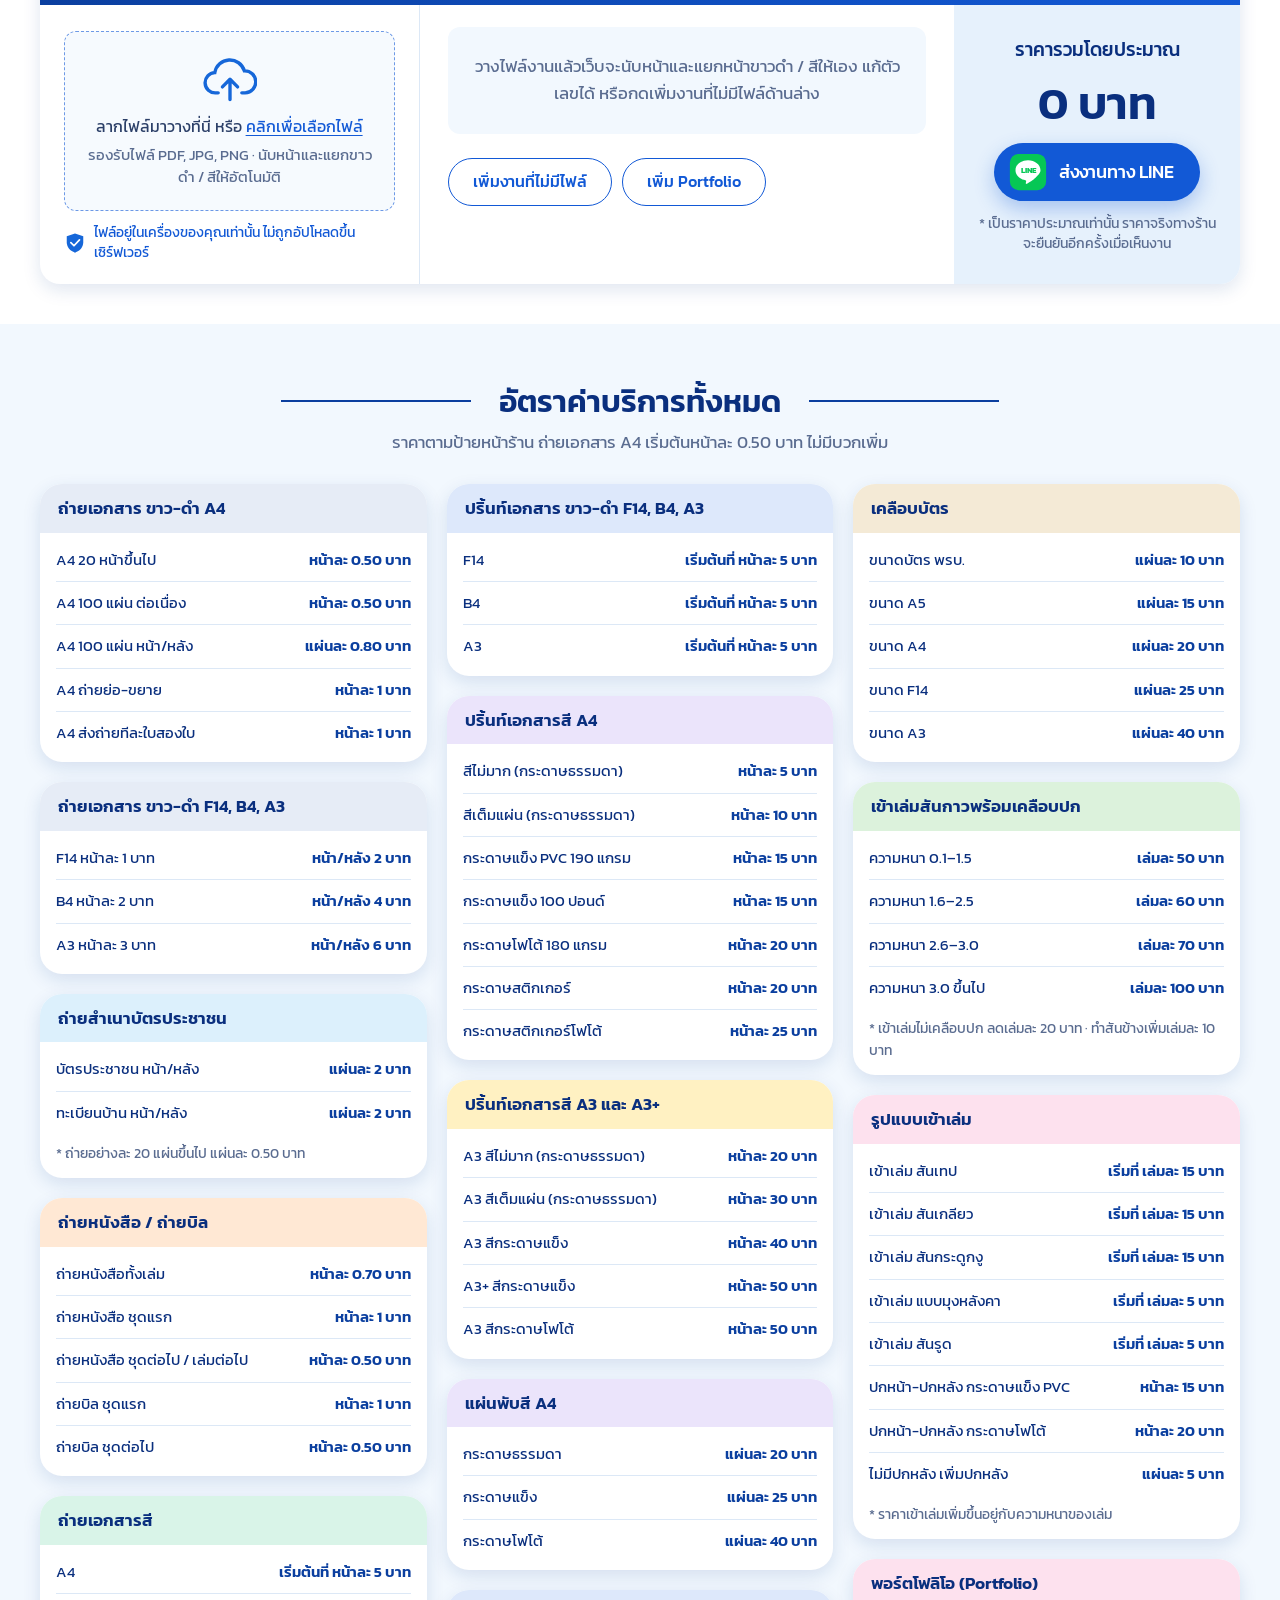
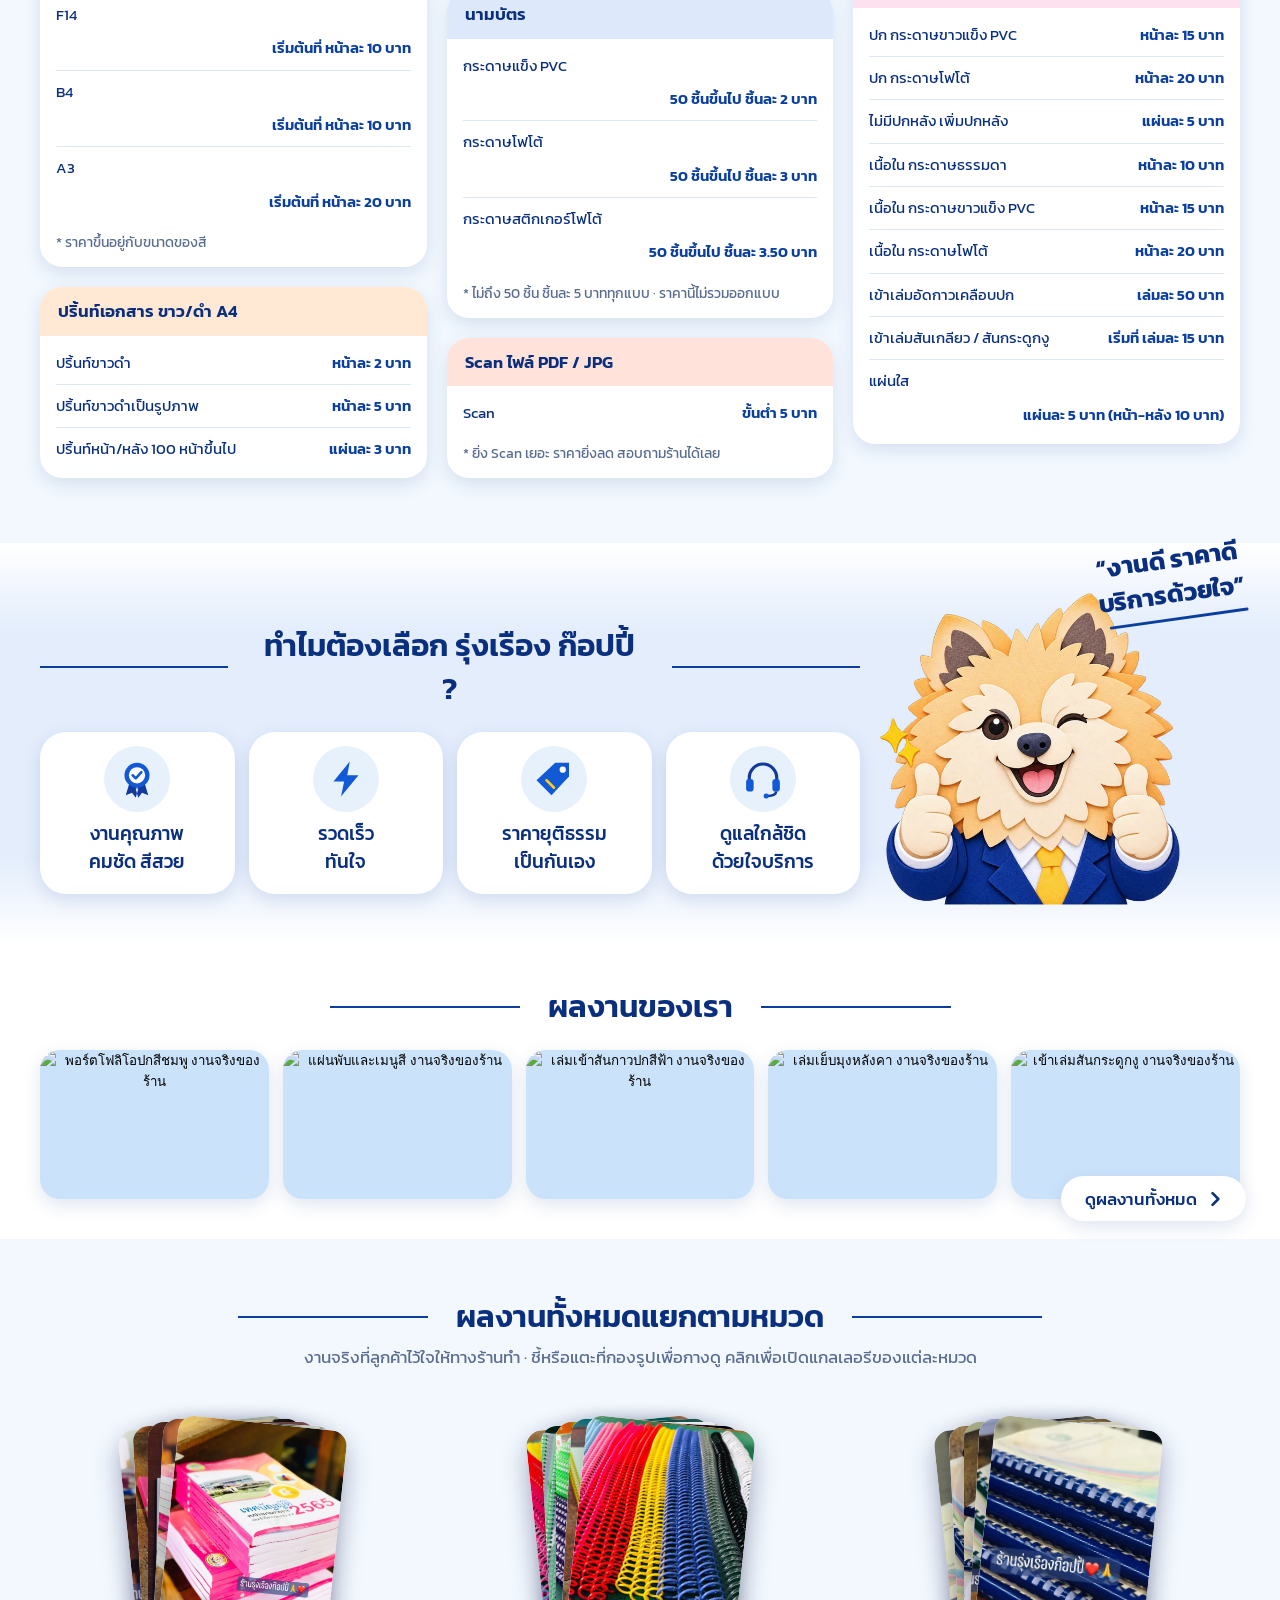
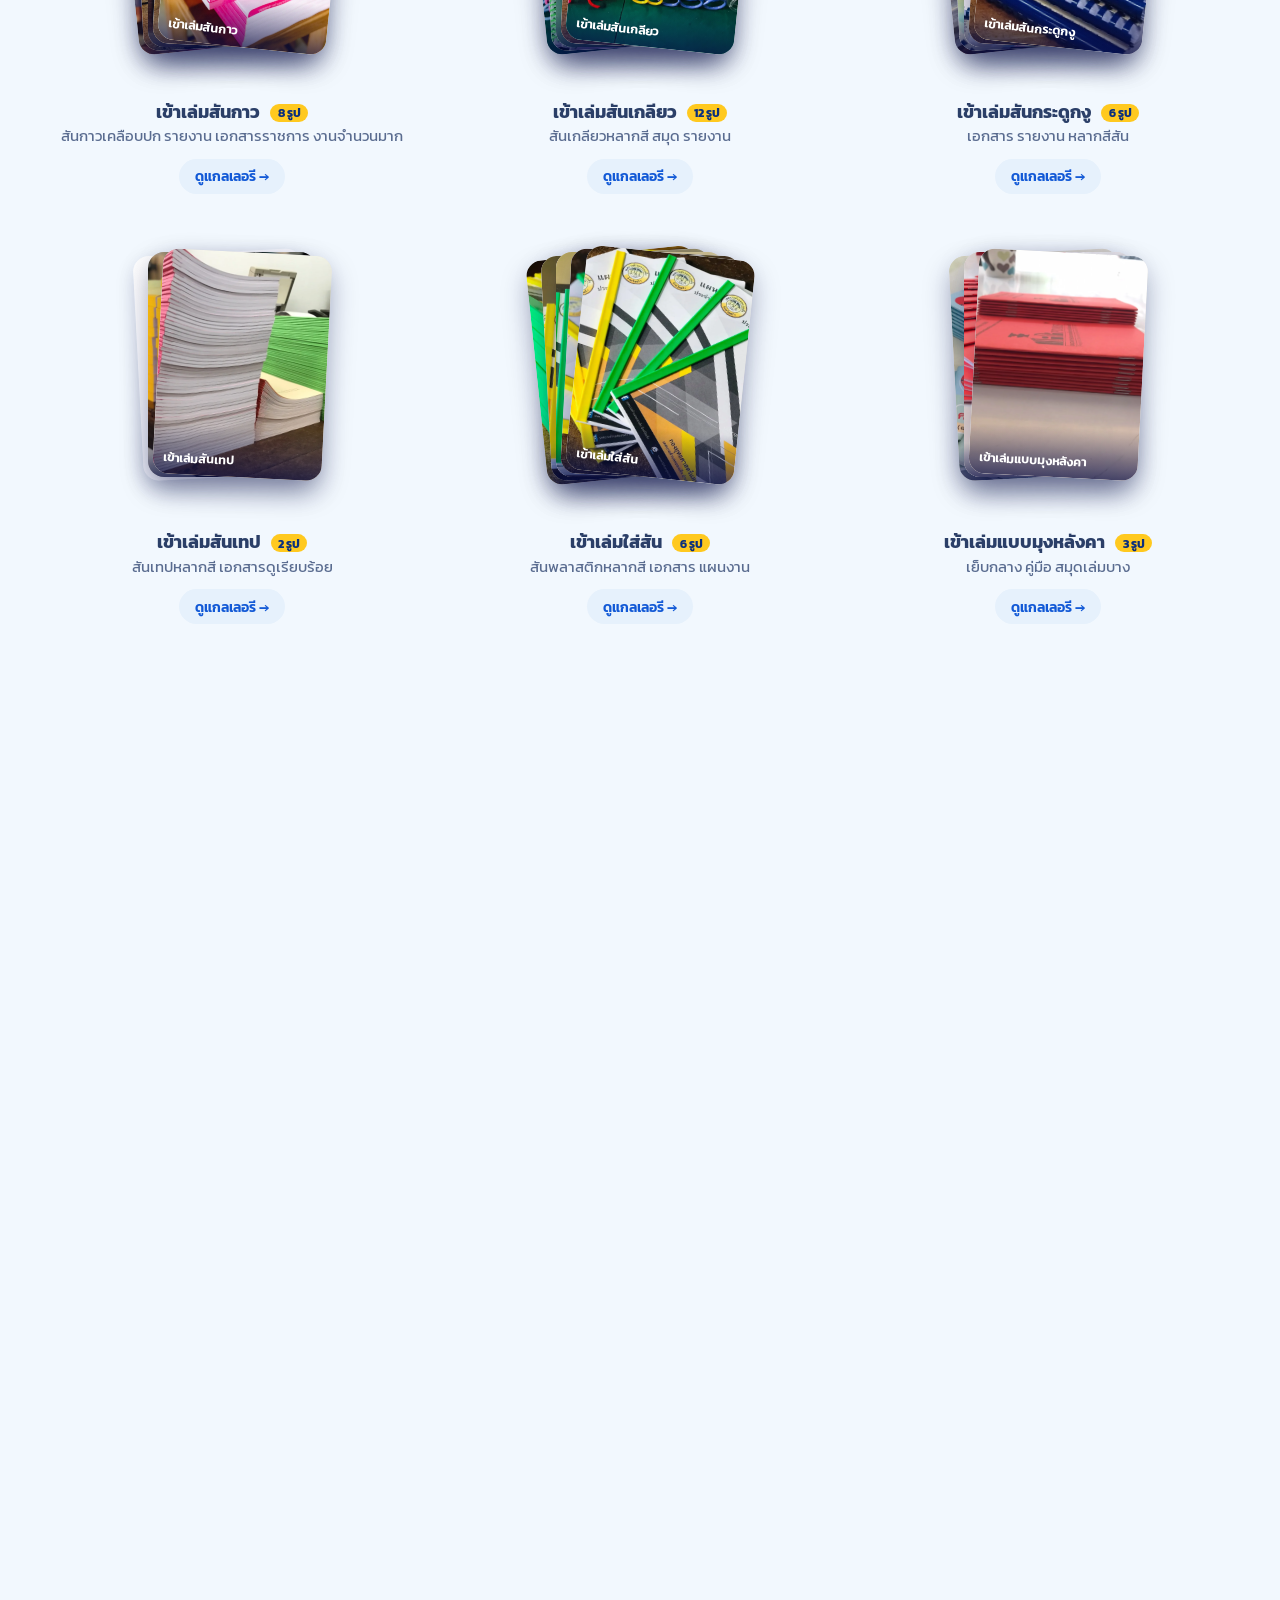
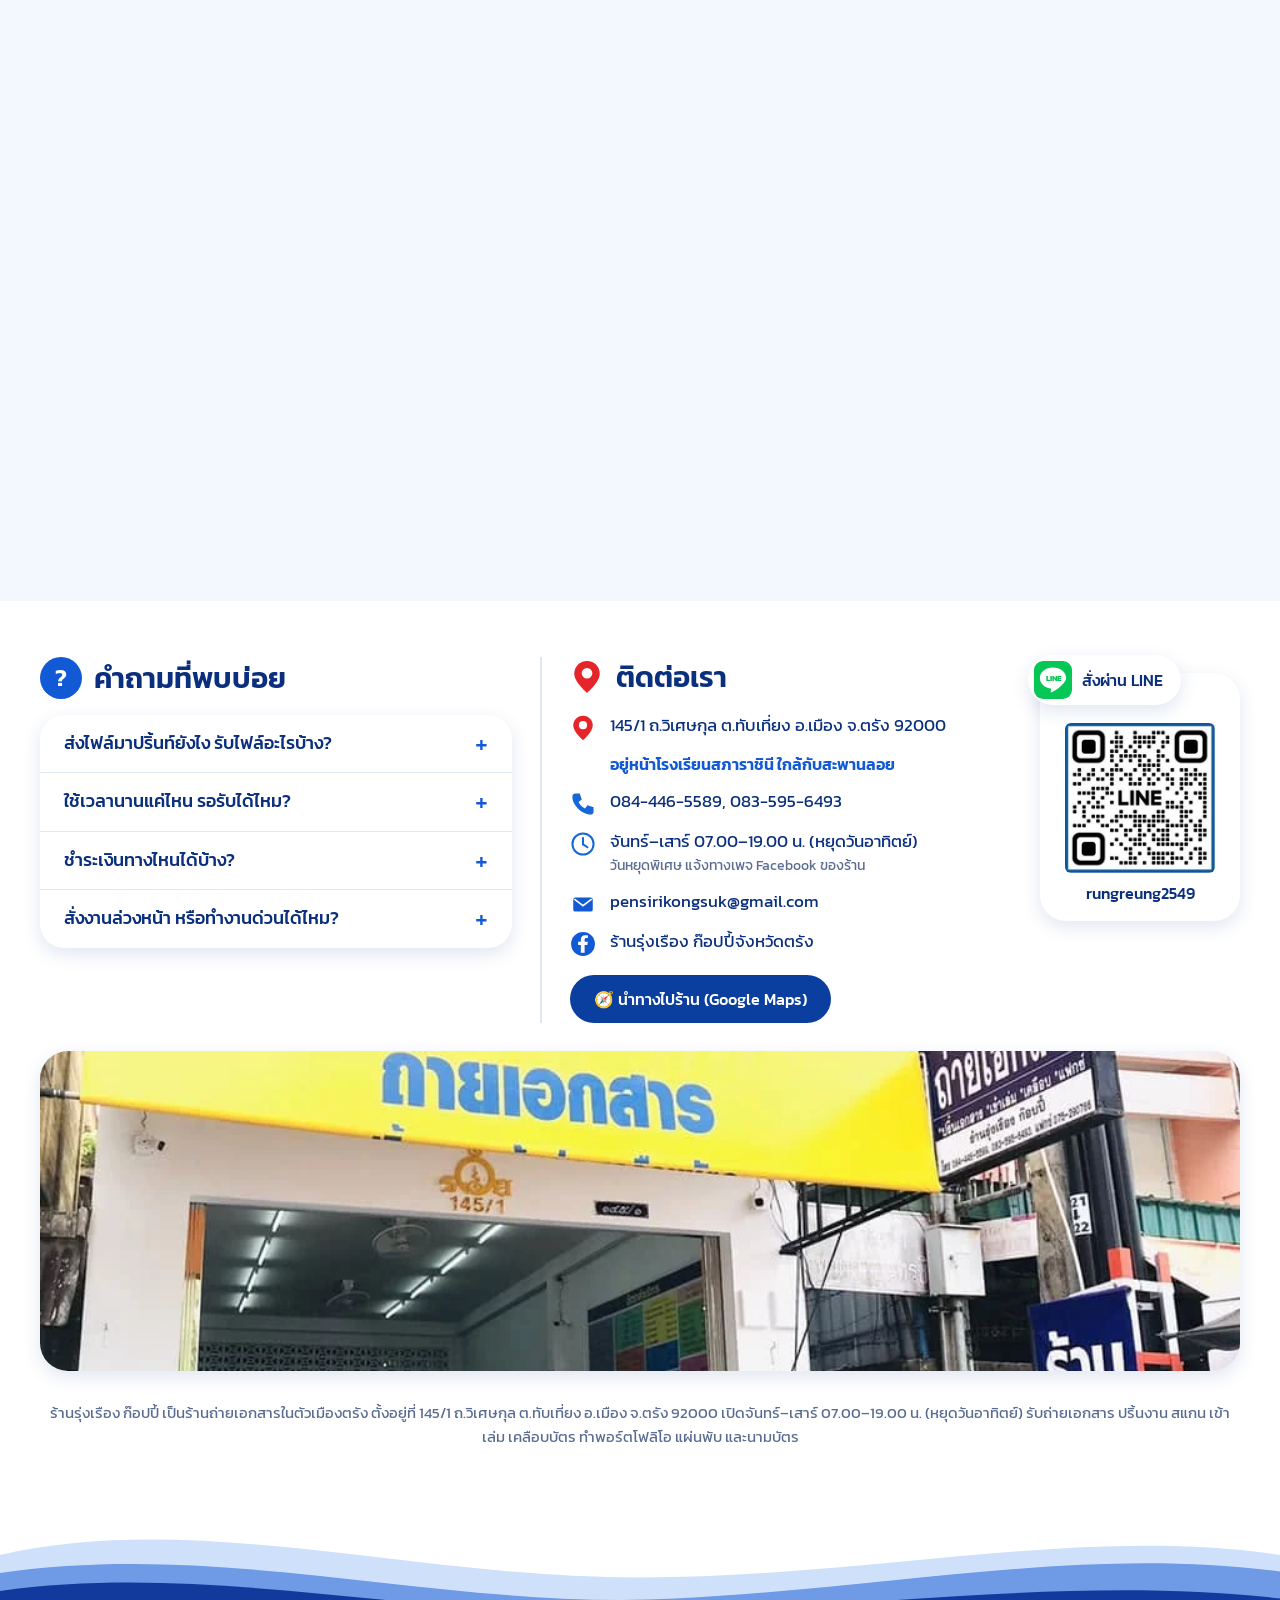
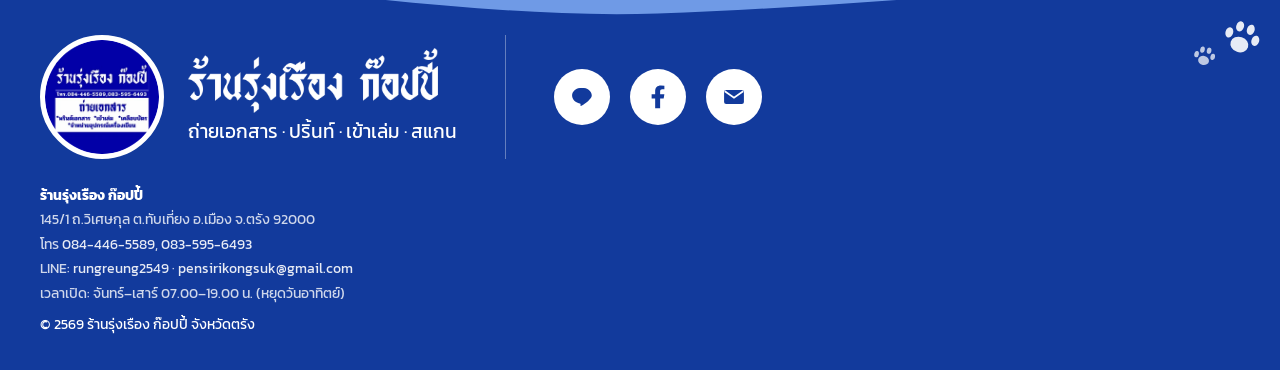
==== commit bad8833d: "Add school location pill to the hero and paw prints to the footer - Hero: "ร้านอยู่หน้าโรงเรียนสภารา" ====
--- a/index.html
+++ b/index.html
@@ -213,6 +213,11 @@
       <div class="hero__content">
         <h1 class="hero__title"><span class="sr-only">ร้านรุ่งเรือง ก๊อปปี้ ร้านถ่ายเอกสาร จังหวัดตรัง</span><img src="images/brand/wordmark-navy.webp" width="700" height="182" alt="" fetchpriority="high"><svg class="spark" viewBox="0 0 60 50" aria-hidden="true"><path d="M8 40L2 22M28 34L26 6M46 38L58 16" stroke="#FFC91F" stroke-width="7" stroke-linecap="round"/></svg><svg class="swoosh" viewBox="0 0 460 26" preserveAspectRatio="none" aria-hidden="true"><path d="M4 20C130 8 300 4 456 4 300 10 150 16 40 24z" fill="#123a9c"/></svg></h1>
         <p class="hero__lead">“ถ่ายเอกสาร ปริ้นท์ เข้าเล่ม<br>งานพิมพ์คุณภาพ”</p>
+        <div class="hero__place">
+          <svg class="hero__pin" viewBox="0 0 64 100" aria-hidden="true"><ellipse cx="32" cy="92" rx="26" ry="6" fill="#9cb8ec"/><path d="M32 2C15 2 2 15 2 32c0 22 30 52 30 52s30-30 30-52C62 15 49 2 32 2z" fill="#123a9c"/><circle cx="32" cy="31" r="12" fill="#fff"/></svg>
+          <p class="hero__place-text"><span>ร้านอยู่หน้าโรงเรียนสภาราชินี จังหวัดตรัง</span><strong>ใกล้สะพานลอย</strong></p>
+          <img class="hero__school" src="images/brand/school.webp" width="420" height="240" alt="ป้ายโรงเรียนสภาราชินี จังหวัดตรัง หน้าร้าน">
+        </div>
         <a class="hero__phone" data-phone-link href="tel:0844465589"><span class="hero__phone-ico"><svg viewBox="0 0 48 48" aria-hidden="true"><path d="M16 12l5 8-3 3c1.5 3.5 4 6 7 7l3-3 8 5c-1 4-4 6-8 5-9-1.5-15-8-16-17-.5-4 1-7 4-8z" fill="currentColor"/></svg></span>โทร. 084-446-5589, 083-595-6493</a>
         <a class="btn hero__cta" href="#services">ดูบริการทั้งหมด <svg class="chev" viewBox="0 0 24 24" aria-hidden="true"><path d="M9 5l7 7-7 7" fill="none" stroke="currentColor" stroke-width="3" stroke-linecap="round" stroke-linejoin="round"/></svg></a>
       </div>
@@ -524,6 +529,7 @@
           <p>© <span id="year">2569</span> ร้านรุ่งเรือง ก๊อปปี้ จังหวัดตรัง</p>
         </div>
       </div>
+      <svg class="footer__paws" viewBox="0 0 100 70" aria-hidden="true"><g fill="#fff"><g transform="translate(46 0) rotate(18 27 26)"><ellipse cx="27" cy="34" rx="13" ry="11"/><ellipse cx="8" cy="22" rx="5.5" ry="7.5"/><ellipse cx="20" cy="9" rx="5.5" ry="7.5"/><ellipse cx="36" cy="9" rx="5.5" ry="7.5"/><ellipse cx="47" cy="22" rx="5.5" ry="7.5"/></g><g transform="translate(4 36) scale(.6) rotate(10 27 26)" opacity=".8"><ellipse cx="27" cy="34" rx="13" ry="11"/><ellipse cx="8" cy="22" rx="5.5" ry="7.5"/><ellipse cx="20" cy="9" rx="5.5" ry="7.5"/><ellipse cx="36" cy="9" rx="5.5" ry="7.5"/><ellipse cx="47" cy="22" rx="5.5" ry="7.5"/></g></g></svg>
     </div>
   </footer>
 
--- a/css/styles.css
+++ b/css/styles.css
@@ -99,13 +99,25 @@
   content: ""; position: absolute; z-index: 3; inset: auto 0 -1px; height: 92px; pointer-events: none;
   background: url("data:image/svg+xml,%3Csvg xmlns='http://www.w3.org/2000/svg' viewBox='0 0 1440 130' preserveAspectRatio='none'%3E%3Cpath d='M0 40C230 0 470 70 720 54S1180 0 1440 20v110H0z' fill='%23c9dcf8'/%3E%3Cpath d='M0 66C240 106 480 120 720 98 980 74 1200 50 1440 38v92H0z' fill='%23fff'/%3E%3C/svg%3E") center bottom / 100% 100% no-repeat;
 }
-.hero__inner { position: relative; display: grid; grid-template-columns: minmax(0, 40%) minmax(0, 1fr); align-items: center; min-height: 620px; }
+.hero__inner { position: relative; display: grid; grid-template-columns: minmax(0, 45%) minmax(0, 1fr); align-items: center; min-height: 620px; }
 .hero__content { position: relative; z-index: 4; padding: 40px 0 120px; text-align: center; justify-self: start; }
 .hero__title { position: relative; margin: 0 0 18px; transform: rotate(-4deg); }
 .hero__title img { width: min(500px, 100%); height: auto; }
 .hero__title .swoosh { display: block; width: 100%; height: 26px; margin-top: 6px; }
 .hero__title .spark { position: absolute; left: -46px; top: -14px; width: 56px; height: 48px; transform: rotate(-10deg); }
 .hero__lead { margin: 0 0 26px; font: 600 clamp(1.5rem, 2.5vw, 2.25rem)/1.4 var(--font-head); color: var(--ink); transform: rotate(-4deg); }
+.hero__place {
+  position: relative; display: flex; align-items: center; gap: 14px; margin: 0 0 22px; padding: 8px 8px 8px 20px;
+  border: 4px solid var(--navy-800); border-radius: 999px; background: #fff7d9; box-shadow: var(--shadow); text-align: left;
+}
+.hero__pin { width: 50px; height: 78px; flex: none; }
+.hero__place-text { flex: 1; min-width: 0; margin: 0; }
+.hero__place-text span { display: block; font: 600 clamp(.85rem, 1.1vw, 1.02rem)/1.35 var(--font-head); color: var(--ink); }
+.hero__place-text strong {
+  display: inline-block; margin-top: 4px; padding: 0 18px; border-radius: 999px; background: #ffe27a; white-space: nowrap;
+  font: 700 clamp(1.6rem, 2.7vw, 2.5rem)/1.3 var(--font-head); color: #123a9c; box-shadow: inset 0 -4px 0 var(--yellow);
+}
+.hero__school { width: clamp(150px, 15vw, 210px); height: auto; aspect-ratio: 7 / 4; object-fit: cover; flex: none; border-radius: 999px; border: 3px solid var(--navy-800); }
 .hero__phone {
   display: inline-flex; align-items: center; gap: 14px; padding: 8px 26px 8px 8px; margin-bottom: 22px;
   border-radius: 999px; background: #fff; box-shadow: var(--shadow);
@@ -547,7 +559,8 @@
 /* ---------- Footer ---------- */
 .footer { position: relative; margin-top: 30px; color: #fff; }
 .footer__waves { display: block; width: 100%; height: 120px; }
-.footer__body { background: #123a9c; padding: 6px 0 34px; margin-top: -1px; }
+.footer__body { position: relative; background: #123a9c; padding: 6px 0 34px; margin-top: -1px; }
+.footer__paws { position: absolute; right: max(20px, calc((100% - 1360px) / 2 - 70px)); top: -8px; width: 70px; height: 49px; opacity: .9; pointer-events: none; }
 .footer__inner { display: grid; grid-template-columns: auto auto minmax(0, 1fr); align-items: center; gap: 24px 48px; }
 .footer__brand { display: flex; align-items: center; gap: 24px; padding-right: 48px; border-right: 1px solid rgba(255, 255, 255, .35); }
 .footer__logo { width: 124px; height: 124px; border-radius: 50%; border: 5px solid #fff; background: #fff; }
@@ -662,6 +675,11 @@
   .hero__title .spark { left: -18px; top: -24px; width: 40px; }
   .hero__lead { font-size: 1.35rem; }
   .hero__phone { font-size: .95rem; gap: 10px; padding-right: 18px; }
+  .hero__place { gap: 8px; padding: 6px 6px 6px 12px; border-width: 3px; }
+  .hero__pin { width: 34px; height: 54px; }
+  .hero__school { width: 92px; }
+  .hero__place-text strong { padding: 0 10px; }
+  .footer__paws { width: 48px; height: 34px; top: 0; right: 14px; }
   .hero__note { padding: 10px 14px 12px; bottom: 60px; font-size: 1.05rem; }
   .hero__spark { width: 40px; }
   .hero::after { height: 56px; }
